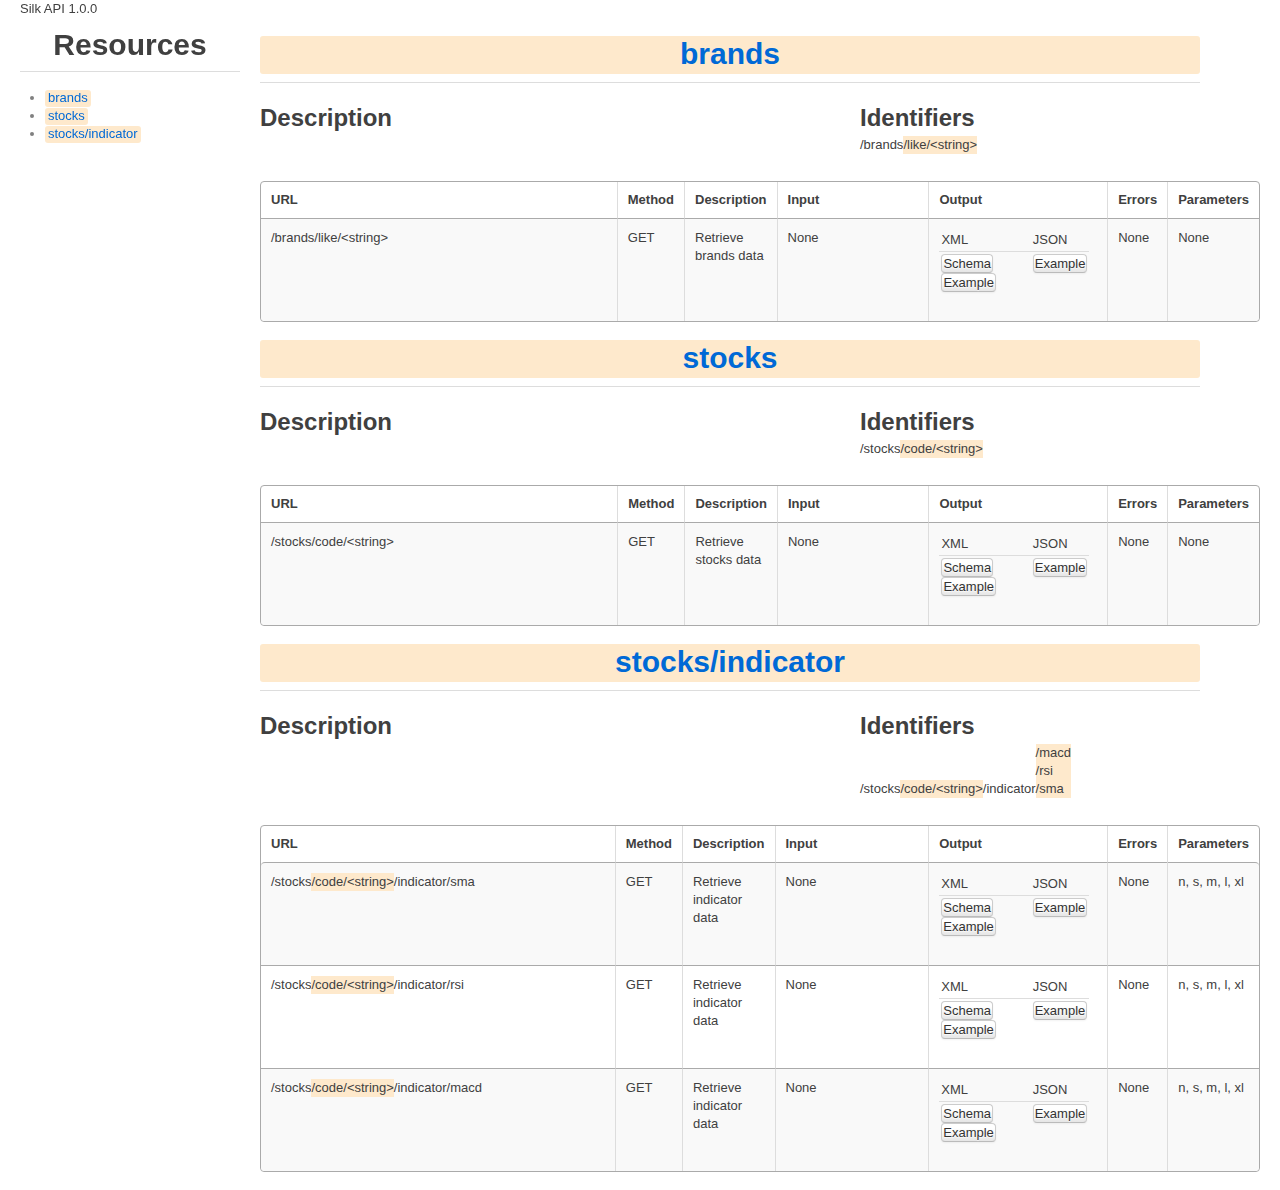
==== public_html/docs/index.html @ d09e9a61 "Update js and docs" ====
<html>
  <head>
    <title>Silk API Documentation version 1.0.0</title>
    <link rel="stylesheet" type="text/css" href="Docs/bootstrap.min.css">
    <link rel="stylesheet" type="text/css" href="Docs/prettify.css">
    <link rel="stylesheet" type="text/css" href="Docs/docs.css">
    <script type="text/javascript" src="Docs/jquery-nightly.js"></script>
    <script type="text/javascript" src="Docs/bootstrap-modal.js"></script>
    <script type="text/javascript" src="Docs/prettify.js"></script>
    <script type="text/javascript" src="Docs/docs.js"></script>
  </head>
  <body>
    <div class="container-fluid">
      <div class="sidebar">
        <p>Silk API 1.0.0</p>
        <div class="page-header">
          <h1>Resources</h1>
        </div>
        <ul>
          <li>
          <a class="resource-link" href="#brands">brands</a></li><li><a class="resource-link" href="#stocks">stocks</a></li><li><a class="resource-link" href="#stocks.indicator">stocks/indicator</a>
          </li>
        </ul>
      </div>
      <div class="content">
        
        <br/><br/>  
        <section><a name="brands"></a><div class="row"><div class="span16 page-header resource-title"><h1><a class="resource-link" href="./brands">brands</a></h1></div></div><div class="row"><div class="span10"><h2>Description</h2><p></p></div><div class="span6"><h2>Identifiers</h2><p>/brands<span class="link-block">/like/&lt;string&gt;</span></p></div></div><br><table class="bordered-table resource-table"><thead><th class="URL">URL</th><th class="Method">Method</th><th class="Description">Description</th><th class="Input">Input</th><th class="Output">Output</th><th class="Errors">Errors</th><th class="Parameters">Parameters</th></thead><tbody><tr class="stripe-1 url-main-row"><td>/brands/like/&lt;string&gt;</td><td>GET</td><td>Retrieve brands data</td><td>None</td><td><table class="data-description"><tr><td>XML</td><td>JSON</td></tr><tr><td><div class="modal hide fade code" id="idv-17382029589188821"><div class="modal-header"><a href="#" class="close">x</a><h3>Schema</h3></div><div class="modal-body"><pre class="prettyprint lang-xml">&lt;complexType name=&#39;data&#39;&gt;
  &lt;xs:element name=&#39;brands&#39;&gt;
    &lt;xs:complexType&gt;
      &lt;xs:element name=&#39;item&#39; minOccurs=0&gt;
        &lt;xs:complexType&gt;
          &lt;xs:sequence&gt;
            &lt;xs:element name=&#39;brandCode&#39; type=&#39;xs:string&#39;/&gt;
            &lt;xs:element name=&#39;brandName&#39; type=&#39;xs:string&#39;/&gt;
          &lt;/xs:sequence&gt;
        &lt;/xs:complexType&gt;
      &lt;/xs:element&gt;
    &lt;/xs:complexType&gt;
  &lt;/xs:element&gt;
&lt;/complexType&gt;</pre></div></div><button class="btn open-modal" data-controls-modal="idv-17382029589188821" data-backdrop="true" data-keyboard="true">Schema</button><div class="modal hide fade code" id="idv1299411366845305574"><div class="modal-header"><a href="#" class="close">x</a><h3>Example</h3></div><div class="modal-body"><pre class="prettyprint lang-xml">&lt;brands&gt;
  &lt;item&gt;
    &lt;brandCode&gt;string&lt;/brandCode&gt;
    &lt;brandName&gt;string&lt;/brandName&gt;
  &lt;/item&gt;
&lt;/brands&gt;</pre></div></div><button class="btn open-modal" data-controls-modal="idv1299411366845305574" data-backdrop="true" data-keyboard="true">Example</button></td><td><div class="modal hide fade code" id="idv2847894658233079526"><div class="modal-header"><a href="#" class="close">x</a><h3>Example</h3></div><div class="modal-body"><pre class="prettyprint lang-js">[ { &quot;brandCode&quot;: &quot;value&quot;
  , &quot;brandName&quot;: &quot;value&quot;
  }
]</pre></div></div><button class="btn open-modal" data-controls-modal="idv2847894658233079526" data-backdrop="true" data-keyboard="true">Example</button></td></tr></table></td><td>None</td><td>None</td></tr></tbody></table></section><section><a name="stocks"></a><div class="row"><div class="span16 page-header resource-title"><h1><a class="resource-link" href="./stocks">stocks</a></h1></div></div><div class="row"><div class="span10"><h2>Description</h2><p></p></div><div class="span6"><h2>Identifiers</h2><p>/stocks<span class="link-block">/code/&lt;string&gt;</span></p></div></div><br><table class="bordered-table resource-table"><thead><th class="URL">URL</th><th class="Method">Method</th><th class="Description">Description</th><th class="Input">Input</th><th class="Output">Output</th><th class="Errors">Errors</th><th class="Parameters">Parameters</th></thead><tbody><tr class="stripe-1 url-main-row"><td>/stocks/code/&lt;string&gt;</td><td>GET</td><td>Retrieve stocks data</td><td>None</td><td><table class="data-description"><tr><td>XML</td><td>JSON</td></tr><tr><td><div class="modal hide fade code" id="idv1267169658574117585"><div class="modal-header"><a href="#" class="close">x</a><h3>Schema</h3></div><div class="modal-body"><pre class="prettyprint lang-xml">&lt;complexType name=&#39;data&#39;&gt;
  &lt;xs:element name=&#39;stocks&#39;&gt;
    &lt;xs:complexType&gt;
      &lt;xs:sequence&gt;
        &lt;xs:element name=&#39;brands&#39;&gt;
          &lt;xs:complexType&gt;
            &lt;xs:element name=&#39;brand&#39; minOccurs=0&gt;
              &lt;xs:complexType&gt;
                &lt;xs:sequence&gt;
                  &lt;xs:element name=&#39;code&#39; type=&#39;xs:string&#39;/&gt;
                  &lt;xs:element name=&#39;name&#39; type=&#39;xs:string&#39;/&gt;
                  &lt;xs:element name=&#39;market&#39; type=&#39;xs:string&#39;/&gt;
                  &lt;xs:element name=&#39;category&#39; type=&#39;xs:string&#39;/&gt;
                  &lt;xs:element name=&#39;lastupdated&#39;&gt;
                    &lt;xs:complexType&gt;
                      &lt;xs:element name=&#39;modifiedJulianDay&#39;&gt;
                        &lt;xs:complexType&gt;
                          &lt;xs:element name=&#39;toModifiedJulianDay&#39; type=&#39;xs:string&#39;/&gt;
                        &lt;/xs:complexType&gt;
                      &lt;/xs:element&gt;
                    &lt;/xs:complexType&gt;
                  &lt;/xs:element&gt;
                &lt;/xs:sequence&gt;
              &lt;/xs:complexType&gt;
            &lt;/xs:element&gt;
          &lt;/xs:complexType&gt;
        &lt;/xs:element&gt;
        &lt;xs:element name=&#39;prices&#39;&gt;
          &lt;xs:complexType&gt;
            &lt;xs:element name=&#39;item&#39; minOccurs=0&gt;
              &lt;xs:complexType&gt;
                &lt;xs:sequence&gt;
                  &lt;xs:element name=&#39;date&#39;&gt;
                    &lt;xs:complexType&gt;
                      &lt;xs:element name=&#39;modifiedJulianDay&#39;&gt;
                        &lt;xs:complexType&gt;
                          &lt;xs:element name=&#39;toModifiedJulianDay&#39; type=&#39;xs:string&#39;/&gt;
                        &lt;/xs:complexType&gt;
                      &lt;/xs:element&gt;
                    &lt;/xs:complexType&gt;
                  &lt;/xs:element&gt;
                  &lt;xs:element name=&#39;open&#39; type=&#39;xs:string&#39; minOccurs=0 maxOccurs=1/&gt;
                  &lt;xs:element name=&#39;high&#39; type=&#39;xs:string&#39; minOccurs=0 maxOccurs=1/&gt;
                  &lt;xs:element name=&#39;low&#39; type=&#39;xs:string&#39; minOccurs=0 maxOccurs=1/&gt;
                  &lt;xs:element name=&#39;close&#39; type=&#39;xs:string&#39; minOccurs=0 maxOccurs=1/&gt;
                  &lt;xs:element name=&#39;volume&#39; type=&#39;xs:string&#39; minOccurs=0 maxOccurs=1/&gt;
                  &lt;xs:element name=&#39;value&#39; type=&#39;xs:string&#39; minOccurs=0 maxOccurs=1/&gt;
                &lt;/xs:sequence&gt;
              &lt;/xs:complexType&gt;
            &lt;/xs:element&gt;
          &lt;/xs:complexType&gt;
        &lt;/xs:element&gt;
      &lt;/xs:sequence&gt;
    &lt;/xs:complexType&gt;
  &lt;/xs:element&gt;
&lt;/complexType&gt;</pre></div></div><button class="btn open-modal" data-controls-modal="idv1267169658574117585" data-backdrop="true" data-keyboard="true">Schema</button><div class="modal hide fade code" id="idv-2154647868549513353"><div class="modal-header"><a href="#" class="close">x</a><h3>Example</h3></div><div class="modal-body"><pre class="prettyprint lang-xml">&lt;stocks&gt;
  &lt;brands&gt;
    &lt;brand&gt;
      &lt;code&gt;string&lt;/code&gt;
      &lt;name&gt;string&lt;/name&gt;
      &lt;market&gt;string&lt;/market&gt;
      &lt;category&gt;string&lt;/category&gt;
      &lt;lastupdated&gt;
        &lt;modifiedJulianDay&gt;
          &lt;toModifiedJulianDay&gt;string&lt;/toModifiedJulianDay&gt;
        &lt;/modifiedJulianDay&gt;
      &lt;/lastupdated&gt;
    &lt;/brand&gt;
  &lt;/brands&gt;
  &lt;prices&gt;
    &lt;item&gt;
      &lt;date&gt;
        &lt;modifiedJulianDay&gt;
          &lt;toModifiedJulianDay&gt;string&lt;/toModifiedJulianDay&gt;
        &lt;/modifiedJulianDay&gt;
      &lt;/date&gt;
      &lt;open&gt;string&lt;/open&gt;
      &lt;high&gt;string&lt;/high&gt;
      &lt;low&gt;string&lt;/low&gt;
      &lt;close&gt;string&lt;/close&gt;
      &lt;volume&gt;string&lt;/volume&gt;
      &lt;value&gt;string&lt;/value&gt;
    &lt;/item&gt;
  &lt;/prices&gt;
&lt;/stocks&gt;</pre></div></div><button class="btn open-modal" data-controls-modal="idv-2154647868549513353" data-backdrop="true" data-keyboard="true">Example</button></td><td><div class="modal hide fade code" id="idv-5584195423444924468"><div class="modal-header"><a href="#" class="close">x</a><h3>Example</h3></div><div class="modal-body"><pre class="prettyprint lang-js">{ &quot;brands&quot;: [ { &quot;lastupdated&quot;: &quot;value&quot;
              , &quot;category&quot;: &quot;value&quot;
              , &quot;market&quot;: &quot;value&quot;
              , &quot;name&quot;: &quot;value&quot;
              , &quot;code&quot;: &quot;value&quot;
              }
            ]
, &quot;prices&quot;: [ { &quot;low&quot;: 0
              , &quot;volume&quot;: 0
              , &quot;value&quot;: 0
              , &quot;close&quot;: 0
              , &quot;date&quot;: &quot;value&quot;
              , &quot;open&quot;: 0
              , &quot;high&quot;: 0
              }
            ]
}</pre></div></div><button class="btn open-modal" data-controls-modal="idv-5584195423444924468" data-backdrop="true" data-keyboard="true">Example</button></td></tr></table></td><td>None</td><td>None</td></tr></tbody></table></section><section><a name="stocks.indicator"></a><div class="row"><div class="span16 page-header resource-title"><h1><a class="resource-link" href="./stocks/indicator">stocks/indicator</a></h1></div></div><div class="row"><div class="span10"><h2>Description</h2><p></p></div><div class="span6"><h2>Identifiers</h2><p>/stocks<span class="link-block"><span class="link-block">/code/&lt;string&gt;</span></span>/indicator<span class="link-block">/macd<br>/rsi<br>/sma</span></p></div></div><br><table class="bordered-table resource-table"><thead><th class="URL">URL</th><th class="Method">Method</th><th class="Description">Description</th><th class="Input">Input</th><th class="Output">Output</th><th class="Errors">Errors</th><th class="Parameters">Parameters</th></thead><tbody><tr class="stripe-1 url-main-row"><td>/stocks<span class="link-block"><span class="link-block">/code/&lt;string&gt;</span></span>/indicator/sma</td><td>GET</td><td>Retrieve indicator data</td><td>None</td><td><table class="data-description"><tr><td>XML</td><td>JSON</td></tr><tr><td><div class="modal hide fade code" id="idv-5652055667404459018"><div class="modal-header"><a href="#" class="close">x</a><h3>Schema</h3></div><div class="modal-body"><pre class="prettyprint lang-xml">&lt;complexType name=&#39;data&#39;&gt;
  &lt;xs:sequence minOccurs=0&gt;
    &lt;xs:element name=&#39;modifiedJulianDay&#39;&gt;
      &lt;xs:complexType&gt;
        &lt;xs:element name=&#39;toModifiedJulianDay&#39; type=&#39;xs:string&#39;/&gt;
      &lt;/xs:complexType&gt;
    &lt;/xs:element&gt;
  &lt;/xs:sequence&gt;
&lt;/complexType&gt;</pre></div></div><button class="btn open-modal" data-controls-modal="idv-5652055667404459018" data-backdrop="true" data-keyboard="true">Schema</button><div class="modal hide fade code" id="idv-3658760618224488149"><div class="modal-header"><a href="#" class="close">x</a><h3>Example</h3></div><div class="modal-body"><pre class="prettyprint lang-xml">&lt;modifiedJulianDay&gt;
  &lt;toModifiedJulianDay&gt;string&lt;/toModifiedJulianDay&gt;
&lt;/modifiedJulianDay&gt;</pre></div></div><button class="btn open-modal" data-controls-modal="idv-3658760618224488149" data-backdrop="true" data-keyboard="true">Example</button></td><td><div class="modal hide fade code" id="idv551160990295009411"><div class="modal-header"><a href="#" class="close">x</a><h3>Example</h3></div><div class="modal-body"><pre class="prettyprint lang-js">[ [ &quot;value&quot;
  , { &quot;Just&quot;: 0
    }
  ]
]</pre></div></div><button class="btn open-modal" data-controls-modal="idv551160990295009411" data-backdrop="true" data-keyboard="true">Example</button></td></tr></table></td><td>None</td><td>n, s, m, l, xl</td></tr><tr class="stripe-0 url-main-row"><td>/stocks<span class="link-block"><span class="link-block">/code/&lt;string&gt;</span></span>/indicator/rsi</td><td>GET</td><td>Retrieve indicator data</td><td>None</td><td><table class="data-description"><tr><td>XML</td><td>JSON</td></tr><tr><td><div class="modal hide fade code" id="idv-5652055667404459018"><div class="modal-header"><a href="#" class="close">x</a><h3>Schema</h3></div><div class="modal-body"><pre class="prettyprint lang-xml">&lt;complexType name=&#39;data&#39;&gt;
  &lt;xs:sequence minOccurs=0&gt;
    &lt;xs:element name=&#39;modifiedJulianDay&#39;&gt;
      &lt;xs:complexType&gt;
        &lt;xs:element name=&#39;toModifiedJulianDay&#39; type=&#39;xs:string&#39;/&gt;
      &lt;/xs:complexType&gt;
    &lt;/xs:element&gt;
  &lt;/xs:sequence&gt;
&lt;/complexType&gt;</pre></div></div><button class="btn open-modal" data-controls-modal="idv-5652055667404459018" data-backdrop="true" data-keyboard="true">Schema</button><div class="modal hide fade code" id="idv-3658760618224488149"><div class="modal-header"><a href="#" class="close">x</a><h3>Example</h3></div><div class="modal-body"><pre class="prettyprint lang-xml">&lt;modifiedJulianDay&gt;
  &lt;toModifiedJulianDay&gt;string&lt;/toModifiedJulianDay&gt;
&lt;/modifiedJulianDay&gt;</pre></div></div><button class="btn open-modal" data-controls-modal="idv-3658760618224488149" data-backdrop="true" data-keyboard="true">Example</button></td><td><div class="modal hide fade code" id="idv551160990295009411"><div class="modal-header"><a href="#" class="close">x</a><h3>Example</h3></div><div class="modal-body"><pre class="prettyprint lang-js">[ [ &quot;value&quot;
  , { &quot;Just&quot;: 0
    }
  ]
]</pre></div></div><button class="btn open-modal" data-controls-modal="idv551160990295009411" data-backdrop="true" data-keyboard="true">Example</button></td></tr></table></td><td>None</td><td>n, s, m, l, xl</td></tr><tr class="stripe-1 url-main-row"><td>/stocks<span class="link-block"><span class="link-block">/code/&lt;string&gt;</span></span>/indicator/macd</td><td>GET</td><td>Retrieve indicator data</td><td>None</td><td><table class="data-description"><tr><td>XML</td><td>JSON</td></tr><tr><td><div class="modal hide fade code" id="idv-5652055667404459018"><div class="modal-header"><a href="#" class="close">x</a><h3>Schema</h3></div><div class="modal-body"><pre class="prettyprint lang-xml">&lt;complexType name=&#39;data&#39;&gt;
  &lt;xs:sequence minOccurs=0&gt;
    &lt;xs:element name=&#39;modifiedJulianDay&#39;&gt;
      &lt;xs:complexType&gt;
        &lt;xs:element name=&#39;toModifiedJulianDay&#39; type=&#39;xs:string&#39;/&gt;
      &lt;/xs:complexType&gt;
    &lt;/xs:element&gt;
  &lt;/xs:sequence&gt;
&lt;/complexType&gt;</pre></div></div><button class="btn open-modal" data-controls-modal="idv-5652055667404459018" data-backdrop="true" data-keyboard="true">Schema</button><div class="modal hide fade code" id="idv-3658760618224488149"><div class="modal-header"><a href="#" class="close">x</a><h3>Example</h3></div><div class="modal-body"><pre class="prettyprint lang-xml">&lt;modifiedJulianDay&gt;
  &lt;toModifiedJulianDay&gt;string&lt;/toModifiedJulianDay&gt;
&lt;/modifiedJulianDay&gt;</pre></div></div><button class="btn open-modal" data-controls-modal="idv-3658760618224488149" data-backdrop="true" data-keyboard="true">Example</button></td><td><div class="modal hide fade code" id="idv551160990295009411"><div class="modal-header"><a href="#" class="close">x</a><h3>Example</h3></div><div class="modal-body"><pre class="prettyprint lang-js">[ [ &quot;value&quot;
  , { &quot;Just&quot;: 0
    }
  ]
]</pre></div></div><button class="btn open-modal" data-controls-modal="idv551160990295009411" data-backdrop="true" data-keyboard="true">Example</button></td></tr></table></td><td>None</td><td>n, s, m, l, xl</td></tr></tbody></table></section>
      </div>
    </div>
  </body>
</html>
---- public_html/docs/Docs/prettify.css ----
.pln{color:#000}@media screen{.str{color:#080}.kwd{color:#008}.com{color:#800}.typ{color:#606}.lit{color:#066}.pun,.opn,.clo{color:#660}.tag{color:#008}.atn{color:#606}.atv{color:#080}.dec,.var{color:#606}.fun{color:red}}@media print,projection{.str{color:#060}.kwd{color:#006;font-weight:bold}.com{color:#600;font-style:italic}.typ{color:#404;font-weight:bold}.lit{color:#044}.pun,.opn,.clo{color:#440}.tag{color:#006;font-weight:bold}.atn{color:#404}.atv{color:#060}}pre.prettyprint{padding:2px;border:1px solid #888}ol.linenums{margin-top:0;margin-bottom:0}li.L0,li.L1,li.L2,li.L3,li.L5,li.L6,li.L7,li.L8{list-style-type:none}li.L1,li.L3,li.L5,li.L7,li.L9{background:#eee}
---- public_html/docs/Docs/docs.css ----
/* Resources panel fixed */
.container-fluid > .sidebar {
  position: fixed;
}

/*Override some bootstrap border settings */
.data-description td, .data-description tr, .data-description th, .data-description thead th+th, .data-description tbody td+td {
  border: none;
}

/*Fix the widths of url tables*/
.Input, .Output { width: 160px; }
.Method th { width: 30px; }
.Description th { width: 30px; }
.URL { width: 400px; }
.data-description { width: 150px; }

/*Input/Output tables*/
.data-description td {
  padding: 2px;
}

.data-description tr+tr {
  border-top: 1px solid #ddd;
}

.open-modal {
  padding: 1px;
}

.parent-separator { margin: 0 3 0 3; }
/*Style url tables*/ 
.stripe-1 {background-color:#f9f9f9;}

.url-data-row > td:first-child { border-top: none; }
.url-main-row > td { border-top: 1px solid #aaa} 

/* .resource-table > tbody > tr > td:first-child { border-right: 1px solid #aaa} */
/* .resource-table > thead > tr > th:first-child { border-right: 1px solid #aaa } */
.resource-table { border-color: #aaa }

h1 {
  text-align: center;
}

.resource-title h1, .resource-link {background-color:#fee9cc;cpadding:1px 3px;padding:0 3px 2px;-webkit-border-radius:3px;-moz-border-radius:3px;border-radius:3px;}

.link-block { 
  display: inline-block;
  background-color:#fee9cc;
}
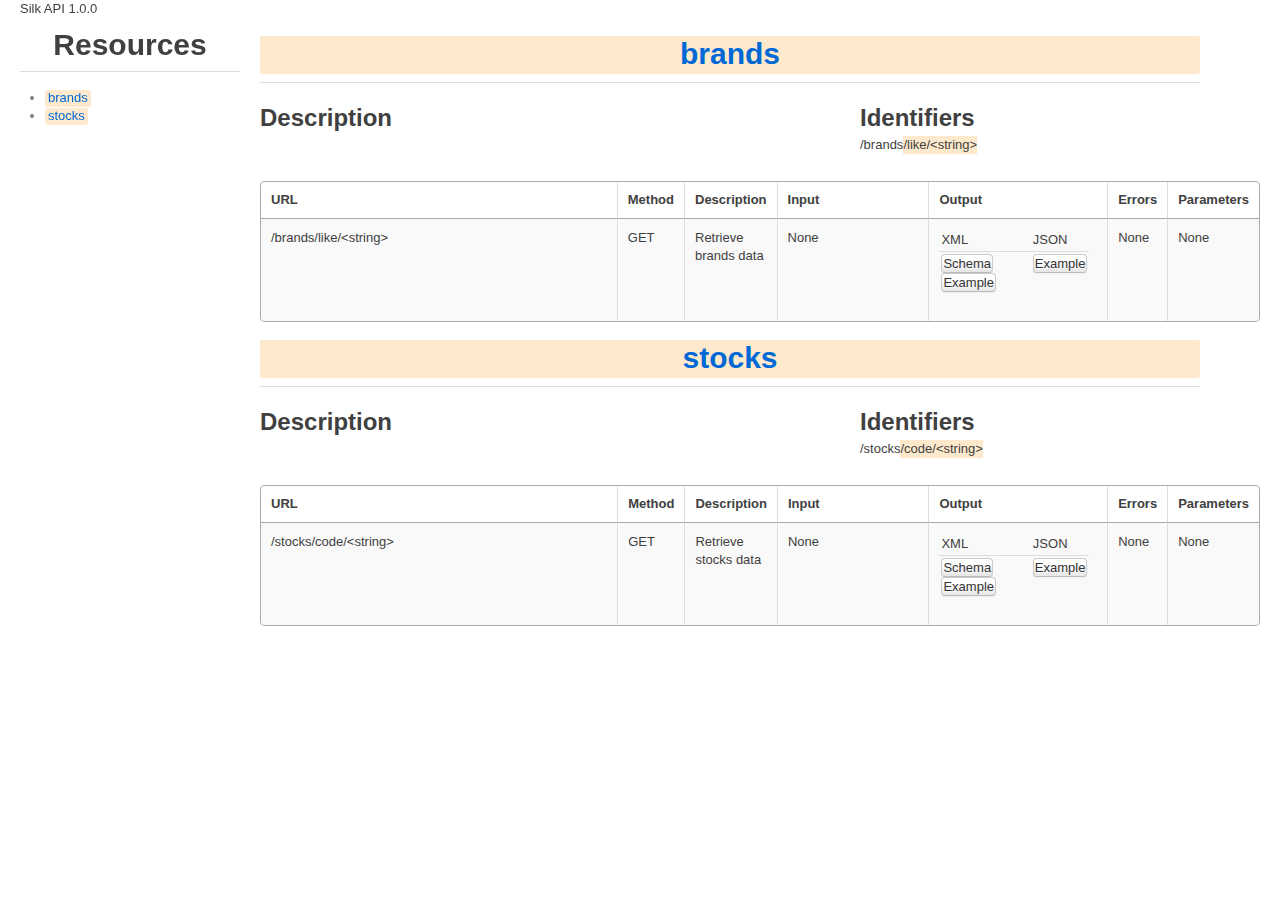
==== commit a922362e: "Update api docs" ====
--- a/public_html/docs/index.html
+++ b/public_html/docs/index.html
@@ -18,7 +18,7 @@
         </div>
         <ul>
           <li>
-          <a class="resource-link" href="#brands">brands</a></li><li><a class="resource-link" href="#stocks">stocks</a></li><li><a class="resource-link" href="#stocks.indicator">stocks/indicator</a>
+          <a class="resource-link" href="#brands">brands</a></li><li><a class="resource-link" href="#stocks">stocks</a>
           </li>
         </ul>
       </div>
@@ -46,13 +46,13 @@
 &lt;/brands&gt;</pre></div></div><button class="btn open-modal" data-controls-modal="idv1299411366845305574" data-backdrop="true" data-keyboard="true">Example</button></td><td><div class="modal hide fade code" id="idv2847894658233079526"><div class="modal-header"><a href="#" class="close">x</a><h3>Example</h3></div><div class="modal-body"><pre class="prettyprint lang-js">[ { &quot;brandCode&quot;: &quot;value&quot;
   , &quot;brandName&quot;: &quot;value&quot;
   }
-]</pre></div></div><button class="btn open-modal" data-controls-modal="idv2847894658233079526" data-backdrop="true" data-keyboard="true">Example</button></td></tr></table></td><td>None</td><td>None</td></tr></tbody></table></section><section><a name="stocks"></a><div class="row"><div class="span16 page-header resource-title"><h1><a class="resource-link" href="./stocks">stocks</a></h1></div></div><div class="row"><div class="span10"><h2>Description</h2><p></p></div><div class="span6"><h2>Identifiers</h2><p>/stocks<span class="link-block">/code/&lt;string&gt;</span></p></div></div><br><table class="bordered-table resource-table"><thead><th class="URL">URL</th><th class="Method">Method</th><th class="Description">Description</th><th class="Input">Input</th><th class="Output">Output</th><th class="Errors">Errors</th><th class="Parameters">Parameters</th></thead><tbody><tr class="stripe-1 url-main-row"><td>/stocks/code/&lt;string&gt;</td><td>GET</td><td>Retrieve stocks data</td><td>None</td><td><table class="data-description"><tr><td>XML</td><td>JSON</td></tr><tr><td><div class="modal hide fade code" id="idv1267169658574117585"><div class="modal-header"><a href="#" class="close">x</a><h3>Schema</h3></div><div class="modal-body"><pre class="prettyprint lang-xml">&lt;complexType name=&#39;data&#39;&gt;
+]</pre></div></div><button class="btn open-modal" data-controls-modal="idv2847894658233079526" data-backdrop="true" data-keyboard="true">Example</button></td></tr></table></td><td>None</td><td>None</td></tr></tbody></table></section><section><a name="stocks"></a><div class="row"><div class="span16 page-header resource-title"><h1><a class="resource-link" href="./stocks">stocks</a></h1></div></div><div class="row"><div class="span10"><h2>Description</h2><p></p></div><div class="span6"><h2>Identifiers</h2><p>/stocks<span class="link-block">/code/&lt;string&gt;</span></p></div></div><br><table class="bordered-table resource-table"><thead><th class="URL">URL</th><th class="Method">Method</th><th class="Description">Description</th><th class="Input">Input</th><th class="Output">Output</th><th class="Errors">Errors</th><th class="Parameters">Parameters</th></thead><tbody><tr class="stripe-1 url-main-row"><td>/stocks/code/&lt;string&gt;</td><td>GET</td><td>Retrieve stocks data</td><td>None</td><td><table class="data-description"><tr><td>XML</td><td>JSON</td></tr><tr><td><div class="modal hide fade code" id="idv-7224430190326299577"><div class="modal-header"><a href="#" class="close">x</a><h3>Schema</h3></div><div class="modal-body"><pre class="prettyprint lang-xml">&lt;complexType name=&#39;data&#39;&gt;
   &lt;xs:element name=&#39;stocks&#39;&gt;
     &lt;xs:complexType&gt;
       &lt;xs:sequence&gt;
-        &lt;xs:element name=&#39;brands&#39;&gt;
+        &lt;xs:element name=&#39;brand&#39; minOccurs=0 maxOccurs=1&gt;
           &lt;xs:complexType&gt;
-            &lt;xs:element name=&#39;brand&#39; minOccurs=0&gt;
+            &lt;xs:element name=&#39;brand&#39;&gt;
               &lt;xs:complexType&gt;
                 &lt;xs:sequence&gt;
                   &lt;xs:element name=&#39;code&#39; type=&#39;xs:string&#39;/&gt;
@@ -101,8 +101,8 @@
       &lt;/xs:sequence&gt;
     &lt;/xs:complexType&gt;
   &lt;/xs:element&gt;
-&lt;/complexType&gt;</pre></div></div><button class="btn open-modal" data-controls-modal="idv1267169658574117585" data-backdrop="true" data-keyboard="true">Schema</button><div class="modal hide fade code" id="idv-2154647868549513353"><div class="modal-header"><a href="#" class="close">x</a><h3>Example</h3></div><div class="modal-body"><pre class="prettyprint lang-xml">&lt;stocks&gt;
-  &lt;brands&gt;
+&lt;/complexType&gt;</pre></div></div><button class="btn open-modal" data-controls-modal="idv-7224430190326299577" data-backdrop="true" data-keyboard="true">Schema</button><div class="modal hide fade code" id="idv-5492738132484619133"><div class="modal-header"><a href="#" class="close">x</a><h3>Example</h3></div><div class="modal-body"><pre class="prettyprint lang-xml">&lt;stocks&gt;
+  &lt;brand&gt;
     &lt;brand&gt;
       &lt;code&gt;string&lt;/code&gt;
       &lt;name&gt;string&lt;/name&gt;
@@ -114,7 +114,7 @@
         &lt;/modifiedJulianDay&gt;
       &lt;/lastupdated&gt;
     &lt;/brand&gt;
-  &lt;/brands&gt;
+  &lt;/brand&gt;
   &lt;prices&gt;
     &lt;item&gt;
       &lt;date&gt;
@@ -130,13 +130,12 @@
       &lt;value&gt;string&lt;/value&gt;
     &lt;/item&gt;
   &lt;/prices&gt;
-&lt;/stocks&gt;</pre></div></div><button class="btn open-modal" data-controls-modal="idv-2154647868549513353" data-backdrop="true" data-keyboard="true">Example</button></td><td><div class="modal hide fade code" id="idv-5584195423444924468"><div class="modal-header"><a href="#" class="close">x</a><h3>Example</h3></div><div class="modal-body"><pre class="prettyprint lang-js">{ &quot;brands&quot;: [ { &quot;lastupdated&quot;: &quot;value&quot;
-              , &quot;category&quot;: &quot;value&quot;
-              , &quot;market&quot;: &quot;value&quot;
-              , &quot;name&quot;: &quot;value&quot;
-              , &quot;code&quot;: &quot;value&quot;
-              }
-            ]
+&lt;/stocks&gt;</pre></div></div><button class="btn open-modal" data-controls-modal="idv-5492738132484619133" data-backdrop="true" data-keyboard="true">Example</button></td><td><div class="modal hide fade code" id="idv5553006326508220437"><div class="modal-header"><a href="#" class="close">x</a><h3>Example</h3></div><div class="modal-body"><pre class="prettyprint lang-js">{ &quot;brand&quot;: { &quot;lastupdated&quot;: &quot;value&quot;
+           , &quot;category&quot;: &quot;value&quot;
+           , &quot;market&quot;: &quot;value&quot;
+           , &quot;name&quot;: &quot;value&quot;
+           , &quot;code&quot;: &quot;value&quot;
+           }
 , &quot;prices&quot;: [ { &quot;low&quot;: 0
               , &quot;volume&quot;: 0
               , &quot;value&quot;: 0
@@ -146,49 +145,7 @@
               , &quot;high&quot;: 0
               }
             ]
-}</pre></div></div><button class="btn open-modal" data-controls-modal="idv-5584195423444924468" data-backdrop="true" data-keyboard="true">Example</button></td></tr></table></td><td>None</td><td>None</td></tr></tbody></table></section><section><a name="stocks.indicator"></a><div class="row"><div class="span16 page-header resource-title"><h1><a class="resource-link" href="./stocks/indicator">stocks/indicator</a></h1></div></div><div class="row"><div class="span10"><h2>Description</h2><p></p></div><div class="span6"><h2>Identifiers</h2><p>/stocks<span class="link-block"><span class="link-block">/code/&lt;string&gt;</span></span>/indicator<span class="link-block">/macd<br>/rsi<br>/sma</span></p></div></div><br><table class="bordered-table resource-table"><thead><th class="URL">URL</th><th class="Method">Method</th><th class="Description">Description</th><th class="Input">Input</th><th class="Output">Output</th><th class="Errors">Errors</th><th class="Parameters">Parameters</th></thead><tbody><tr class="stripe-1 url-main-row"><td>/stocks<span class="link-block"><span class="link-block">/code/&lt;string&gt;</span></span>/indicator/sma</td><td>GET</td><td>Retrieve indicator data</td><td>None</td><td><table class="data-description"><tr><td>XML</td><td>JSON</td></tr><tr><td><div class="modal hide fade code" id="idv-5652055667404459018"><div class="modal-header"><a href="#" class="close">x</a><h3>Schema</h3></div><div class="modal-body"><pre class="prettyprint lang-xml">&lt;complexType name=&#39;data&#39;&gt;
-  &lt;xs:sequence minOccurs=0&gt;
-    &lt;xs:element name=&#39;modifiedJulianDay&#39;&gt;
-      &lt;xs:complexType&gt;
-        &lt;xs:element name=&#39;toModifiedJulianDay&#39; type=&#39;xs:string&#39;/&gt;
-      &lt;/xs:complexType&gt;
-    &lt;/xs:element&gt;
-  &lt;/xs:sequence&gt;
-&lt;/complexType&gt;</pre></div></div><button class="btn open-modal" data-controls-modal="idv-5652055667404459018" data-backdrop="true" data-keyboard="true">Schema</button><div class="modal hide fade code" id="idv-3658760618224488149"><div class="modal-header"><a href="#" class="close">x</a><h3>Example</h3></div><div class="modal-body"><pre class="prettyprint lang-xml">&lt;modifiedJulianDay&gt;
-  &lt;toModifiedJulianDay&gt;string&lt;/toModifiedJulianDay&gt;
-&lt;/modifiedJulianDay&gt;</pre></div></div><button class="btn open-modal" data-controls-modal="idv-3658760618224488149" data-backdrop="true" data-keyboard="true">Example</button></td><td><div class="modal hide fade code" id="idv551160990295009411"><div class="modal-header"><a href="#" class="close">x</a><h3>Example</h3></div><div class="modal-body"><pre class="prettyprint lang-js">[ [ &quot;value&quot;
-  , { &quot;Just&quot;: 0
-    }
-  ]
-]</pre></div></div><button class="btn open-modal" data-controls-modal="idv551160990295009411" data-backdrop="true" data-keyboard="true">Example</button></td></tr></table></td><td>None</td><td>n, s, m, l, xl</td></tr><tr class="stripe-0 url-main-row"><td>/stocks<span class="link-block"><span class="link-block">/code/&lt;string&gt;</span></span>/indicator/rsi</td><td>GET</td><td>Retrieve indicator data</td><td>None</td><td><table class="data-description"><tr><td>XML</td><td>JSON</td></tr><tr><td><div class="modal hide fade code" id="idv-5652055667404459018"><div class="modal-header"><a href="#" class="close">x</a><h3>Schema</h3></div><div class="modal-body"><pre class="prettyprint lang-xml">&lt;complexType name=&#39;data&#39;&gt;
-  &lt;xs:sequence minOccurs=0&gt;
-    &lt;xs:element name=&#39;modifiedJulianDay&#39;&gt;
-      &lt;xs:complexType&gt;
-        &lt;xs:element name=&#39;toModifiedJulianDay&#39; type=&#39;xs:string&#39;/&gt;
-      &lt;/xs:complexType&gt;
-    &lt;/xs:element&gt;
-  &lt;/xs:sequence&gt;
-&lt;/complexType&gt;</pre></div></div><button class="btn open-modal" data-controls-modal="idv-5652055667404459018" data-backdrop="true" data-keyboard="true">Schema</button><div class="modal hide fade code" id="idv-3658760618224488149"><div class="modal-header"><a href="#" class="close">x</a><h3>Example</h3></div><div class="modal-body"><pre class="prettyprint lang-xml">&lt;modifiedJulianDay&gt;
-  &lt;toModifiedJulianDay&gt;string&lt;/toModifiedJulianDay&gt;
-&lt;/modifiedJulianDay&gt;</pre></div></div><button class="btn open-modal" data-controls-modal="idv-3658760618224488149" data-backdrop="true" data-keyboard="true">Example</button></td><td><div class="modal hide fade code" id="idv551160990295009411"><div class="modal-header"><a href="#" class="close">x</a><h3>Example</h3></div><div class="modal-body"><pre class="prettyprint lang-js">[ [ &quot;value&quot;
-  , { &quot;Just&quot;: 0
-    }
-  ]
-]</pre></div></div><button class="btn open-modal" data-controls-modal="idv551160990295009411" data-backdrop="true" data-keyboard="true">Example</button></td></tr></table></td><td>None</td><td>n, s, m, l, xl</td></tr><tr class="stripe-1 url-main-row"><td>/stocks<span class="link-block"><span class="link-block">/code/&lt;string&gt;</span></span>/indicator/macd</td><td>GET</td><td>Retrieve indicator data</td><td>None</td><td><table class="data-description"><tr><td>XML</td><td>JSON</td></tr><tr><td><div class="modal hide fade code" id="idv-5652055667404459018"><div class="modal-header"><a href="#" class="close">x</a><h3>Schema</h3></div><div class="modal-body"><pre class="prettyprint lang-xml">&lt;complexType name=&#39;data&#39;&gt;
-  &lt;xs:sequence minOccurs=0&gt;
-    &lt;xs:element name=&#39;modifiedJulianDay&#39;&gt;
-      &lt;xs:complexType&gt;
-        &lt;xs:element name=&#39;toModifiedJulianDay&#39; type=&#39;xs:string&#39;/&gt;
-      &lt;/xs:complexType&gt;
-    &lt;/xs:element&gt;
-  &lt;/xs:sequence&gt;
-&lt;/complexType&gt;</pre></div></div><button class="btn open-modal" data-controls-modal="idv-5652055667404459018" data-backdrop="true" data-keyboard="true">Schema</button><div class="modal hide fade code" id="idv-3658760618224488149"><div class="modal-header"><a href="#" class="close">x</a><h3>Example</h3></div><div class="modal-body"><pre class="prettyprint lang-xml">&lt;modifiedJulianDay&gt;
-  &lt;toModifiedJulianDay&gt;string&lt;/toModifiedJulianDay&gt;
-&lt;/modifiedJulianDay&gt;</pre></div></div><button class="btn open-modal" data-controls-modal="idv-3658760618224488149" data-backdrop="true" data-keyboard="true">Example</button></td><td><div class="modal hide fade code" id="idv551160990295009411"><div class="modal-header"><a href="#" class="close">x</a><h3>Example</h3></div><div class="modal-body"><pre class="prettyprint lang-js">[ [ &quot;value&quot;
-  , { &quot;Just&quot;: 0
-    }
-  ]
-]</pre></div></div><button class="btn open-modal" data-controls-modal="idv551160990295009411" data-backdrop="true" data-keyboard="true">Example</button></td></tr></table></td><td>None</td><td>n, s, m, l, xl</td></tr></tbody></table></section>
+}</pre></div></div><button class="btn open-modal" data-controls-modal="idv5553006326508220437" data-backdrop="true" data-keyboard="true">Example</button></td></tr></table></td><td>None</td><td>None</td></tr></tbody></table></section>
       </div>
     </div>
   </body>
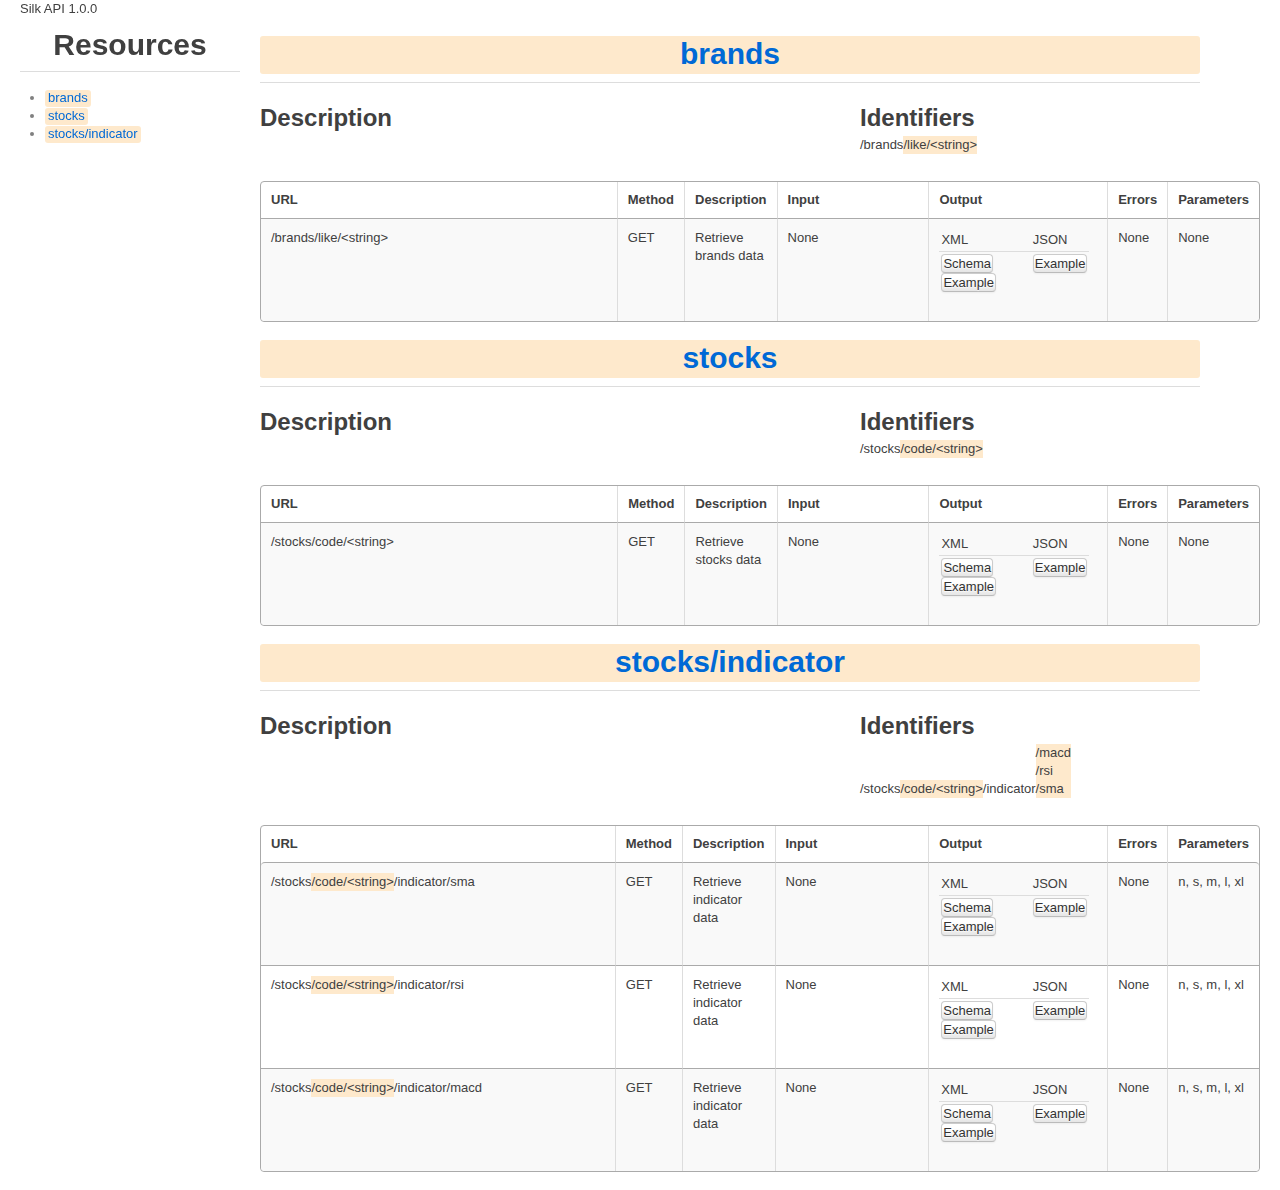
==== commit ac3fdaeb: "Merge remote-tracking branch 'origin/i0001'" ====
--- a/public_html/docs/index.html
+++ b/public_html/docs/index.html
@@ -18,7 +18,7 @@
         </div>
         <ul>
           <li>
-          <a class="resource-link" href="#brands">brands</a></li><li><a class="resource-link" href="#stocks">stocks</a>
+          <a class="resource-link" href="#brands">brands</a></li><li><a class="resource-link" href="#stocks">stocks</a></li><li><a class="resource-link" href="#stocks.indicator">stocks/indicator</a>
           </li>
         </ul>
       </div>
@@ -145,7 +145,1564 @@
               , &quot;high&quot;: 0
               }
             ]
-}</pre></div></div><button class="btn open-modal" data-controls-modal="idv5553006326508220437" data-backdrop="true" data-keyboard="true">Example</button></td></tr></table></td><td>None</td><td>None</td></tr></tbody></table></section>
+}</pre></div></div><button class="btn open-modal" data-controls-modal="idv5553006326508220437" data-backdrop="true" data-keyboard="true">Example</button></td></tr></table></td><td>None</td><td>None</td></tr></tbody></table></section><section><a name="stocks.indicator"></a><div class="row"><div class="span16 page-header resource-title"><h1><a class="resource-link" href="./stocks/indicator">stocks/indicator</a></h1></div></div><div class="row"><div class="span10"><h2>Description</h2><p></p></div><div class="span6"><h2>Identifiers</h2><p>/stocks<span class="link-block"><span class="link-block">/code/&lt;string&gt;</span></span>/indicator<span class="link-block">/macd<br>/rsi<br>/sma</span></p></div></div><br><table class="bordered-table resource-table"><thead><th class="URL">URL</th><th class="Method">Method</th><th class="Description">Description</th><th class="Input">Input</th><th class="Output">Output</th><th class="Errors">Errors</th><th class="Parameters">Parameters</th></thead><tbody><tr class="stripe-1 url-main-row"><td>/stocks<span class="link-block"><span class="link-block">/code/&lt;string&gt;</span></span>/indicator/sma</td><td>GET</td><td>Retrieve indicator data</td><td>None</td><td><table class="data-description"><tr><td>XML</td><td>JSON</td></tr><tr><td><div class="modal hide fade code" id="idv-3752748792403516414"><div class="modal-header"><a href="#" class="close">x</a><h3>Schema</h3></div><div class="modal-body"><pre class="prettyprint lang-xml">&lt;complexType name=&#39;data&#39;&gt;
+  &lt;xs:choice&gt;
+    &lt;xs:element name=&#39;mono&#39;&gt;
+      &lt;xs:complexType&gt;
+        &lt;xs:element name=&#39;tl1&#39;&gt;
+          &lt;xs:complexType&gt;
+            &lt;xs:element name=&#39;timeline&#39;&gt;
+              &lt;xs:complexType&gt;
+                &lt;xs:sequence&gt;
+                  &lt;xs:element name=&#39;label&#39; type=&#39;xs:string&#39;/&gt;
+                  &lt;xs:element name=&#39;ticks&#39;&gt;
+                    &lt;xs:complexType&gt;
+                      &lt;xs:element name=&#39;tick&#39; minOccurs=0&gt;
+                        &lt;xs:complexType&gt;
+                          &lt;xs:sequence&gt;
+                            &lt;xs:element name=&#39;k&#39;&gt;
+                              &lt;xs:complexType&gt;
+                                &lt;xs:element name=&#39;modifiedJulianDay&#39;&gt;
+                                  &lt;xs:complexType&gt;
+                                    &lt;xs:element name=&#39;toModifiedJulianDay&#39; type=&#39;xs:string&#39;/&gt;
+                                  &lt;/xs:complexType&gt;
+                                &lt;/xs:element&gt;
+                              &lt;/xs:complexType&gt;
+                            &lt;/xs:element&gt;
+                            &lt;xs:element name=&#39;v&#39; type=&#39;xs:string&#39; minOccurs=0 maxOccurs=1/&gt;
+                          &lt;/xs:sequence&gt;
+                        &lt;/xs:complexType&gt;
+                      &lt;/xs:element&gt;
+                    &lt;/xs:complexType&gt;
+                  &lt;/xs:element&gt;
+                &lt;/xs:sequence&gt;
+              &lt;/xs:complexType&gt;
+            &lt;/xs:element&gt;
+          &lt;/xs:complexType&gt;
+        &lt;/xs:element&gt;
+      &lt;/xs:complexType&gt;
+    &lt;/xs:element&gt;
+    &lt;xs:element name=&#39;di&#39;&gt;
+      &lt;xs:complexType&gt;
+        &lt;xs:sequence&gt;
+          &lt;xs:element name=&#39;tl1&#39;&gt;
+            &lt;xs:complexType&gt;
+              &lt;xs:element name=&#39;timeline&#39;&gt;
+                &lt;xs:complexType&gt;
+                  &lt;xs:sequence&gt;
+                    &lt;xs:element name=&#39;label&#39; type=&#39;xs:string&#39;/&gt;
+                    &lt;xs:element name=&#39;ticks&#39;&gt;
+                      &lt;xs:complexType&gt;
+                        &lt;xs:element name=&#39;tick&#39; minOccurs=0&gt;
+                          &lt;xs:complexType&gt;
+                            &lt;xs:sequence&gt;
+                              &lt;xs:element name=&#39;k&#39;&gt;
+                                &lt;xs:complexType&gt;
+                                  &lt;xs:element name=&#39;modifiedJulianDay&#39;&gt;
+                                    &lt;xs:complexType&gt;
+                                      &lt;xs:element name=&#39;toModifiedJulianDay&#39; type=&#39;xs:string&#39;/&gt;
+                                    &lt;/xs:complexType&gt;
+                                  &lt;/xs:element&gt;
+                                &lt;/xs:complexType&gt;
+                              &lt;/xs:element&gt;
+                              &lt;xs:element name=&#39;v&#39; type=&#39;xs:string&#39; minOccurs=0 maxOccurs=1/&gt;
+                            &lt;/xs:sequence&gt;
+                          &lt;/xs:complexType&gt;
+                        &lt;/xs:element&gt;
+                      &lt;/xs:complexType&gt;
+                    &lt;/xs:element&gt;
+                  &lt;/xs:sequence&gt;
+                &lt;/xs:complexType&gt;
+              &lt;/xs:element&gt;
+            &lt;/xs:complexType&gt;
+          &lt;/xs:element&gt;
+          &lt;xs:element name=&#39;tl2&#39;&gt;
+            &lt;xs:complexType&gt;
+              &lt;xs:element name=&#39;timeline&#39;&gt;
+                &lt;xs:complexType&gt;
+                  &lt;xs:sequence&gt;
+                    &lt;xs:element name=&#39;label&#39; type=&#39;xs:string&#39;/&gt;
+                    &lt;xs:element name=&#39;ticks&#39;&gt;
+                      &lt;xs:complexType&gt;
+                        &lt;xs:element name=&#39;tick&#39; minOccurs=0&gt;
+                          &lt;xs:complexType&gt;
+                            &lt;xs:sequence&gt;
+                              &lt;xs:element name=&#39;k&#39;&gt;
+                                &lt;xs:complexType&gt;
+                                  &lt;xs:element name=&#39;modifiedJulianDay&#39;&gt;
+                                    &lt;xs:complexType&gt;
+                                      &lt;xs:element name=&#39;toModifiedJulianDay&#39; type=&#39;xs:string&#39;/&gt;
+                                    &lt;/xs:complexType&gt;
+                                  &lt;/xs:element&gt;
+                                &lt;/xs:complexType&gt;
+                              &lt;/xs:element&gt;
+                              &lt;xs:element name=&#39;v&#39; type=&#39;xs:string&#39; minOccurs=0 maxOccurs=1/&gt;
+                            &lt;/xs:sequence&gt;
+                          &lt;/xs:complexType&gt;
+                        &lt;/xs:element&gt;
+                      &lt;/xs:complexType&gt;
+                    &lt;/xs:element&gt;
+                  &lt;/xs:sequence&gt;
+                &lt;/xs:complexType&gt;
+              &lt;/xs:element&gt;
+            &lt;/xs:complexType&gt;
+          &lt;/xs:element&gt;
+        &lt;/xs:sequence&gt;
+      &lt;/xs:complexType&gt;
+    &lt;/xs:element&gt;
+    &lt;xs:element name=&#39;tri&#39;&gt;
+      &lt;xs:complexType&gt;
+        &lt;xs:sequence&gt;
+          &lt;xs:element name=&#39;tl1&#39;&gt;
+            &lt;xs:complexType&gt;
+              &lt;xs:element name=&#39;timeline&#39;&gt;
+                &lt;xs:complexType&gt;
+                  &lt;xs:sequence&gt;
+                    &lt;xs:element name=&#39;label&#39; type=&#39;xs:string&#39;/&gt;
+                    &lt;xs:element name=&#39;ticks&#39;&gt;
+                      &lt;xs:complexType&gt;
+                        &lt;xs:element name=&#39;tick&#39; minOccurs=0&gt;
+                          &lt;xs:complexType&gt;
+                            &lt;xs:sequence&gt;
+                              &lt;xs:element name=&#39;k&#39;&gt;
+                                &lt;xs:complexType&gt;
+                                  &lt;xs:element name=&#39;modifiedJulianDay&#39;&gt;
+                                    &lt;xs:complexType&gt;
+                                      &lt;xs:element name=&#39;toModifiedJulianDay&#39; type=&#39;xs:string&#39;/&gt;
+                                    &lt;/xs:complexType&gt;
+                                  &lt;/xs:element&gt;
+                                &lt;/xs:complexType&gt;
+                              &lt;/xs:element&gt;
+                              &lt;xs:element name=&#39;v&#39; type=&#39;xs:string&#39; minOccurs=0 maxOccurs=1/&gt;
+                            &lt;/xs:sequence&gt;
+                          &lt;/xs:complexType&gt;
+                        &lt;/xs:element&gt;
+                      &lt;/xs:complexType&gt;
+                    &lt;/xs:element&gt;
+                  &lt;/xs:sequence&gt;
+                &lt;/xs:complexType&gt;
+              &lt;/xs:element&gt;
+            &lt;/xs:complexType&gt;
+          &lt;/xs:element&gt;
+          &lt;xs:element name=&#39;tl2&#39;&gt;
+            &lt;xs:complexType&gt;
+              &lt;xs:element name=&#39;timeline&#39;&gt;
+                &lt;xs:complexType&gt;
+                  &lt;xs:sequence&gt;
+                    &lt;xs:element name=&#39;label&#39; type=&#39;xs:string&#39;/&gt;
+                    &lt;xs:element name=&#39;ticks&#39;&gt;
+                      &lt;xs:complexType&gt;
+                        &lt;xs:element name=&#39;tick&#39; minOccurs=0&gt;
+                          &lt;xs:complexType&gt;
+                            &lt;xs:sequence&gt;
+                              &lt;xs:element name=&#39;k&#39;&gt;
+                                &lt;xs:complexType&gt;
+                                  &lt;xs:element name=&#39;modifiedJulianDay&#39;&gt;
+                                    &lt;xs:complexType&gt;
+                                      &lt;xs:element name=&#39;toModifiedJulianDay&#39; type=&#39;xs:string&#39;/&gt;
+                                    &lt;/xs:complexType&gt;
+                                  &lt;/xs:element&gt;
+                                &lt;/xs:complexType&gt;
+                              &lt;/xs:element&gt;
+                              &lt;xs:element name=&#39;v&#39; type=&#39;xs:string&#39; minOccurs=0 maxOccurs=1/&gt;
+                            &lt;/xs:sequence&gt;
+                          &lt;/xs:complexType&gt;
+                        &lt;/xs:element&gt;
+                      &lt;/xs:complexType&gt;
+                    &lt;/xs:element&gt;
+                  &lt;/xs:sequence&gt;
+                &lt;/xs:complexType&gt;
+              &lt;/xs:element&gt;
+            &lt;/xs:complexType&gt;
+          &lt;/xs:element&gt;
+          &lt;xs:element name=&#39;tl3&#39;&gt;
+            &lt;xs:complexType&gt;
+              &lt;xs:element name=&#39;timeline&#39;&gt;
+                &lt;xs:complexType&gt;
+                  &lt;xs:sequence&gt;
+                    &lt;xs:element name=&#39;label&#39; type=&#39;xs:string&#39;/&gt;
+                    &lt;xs:element name=&#39;ticks&#39;&gt;
+                      &lt;xs:complexType&gt;
+                        &lt;xs:element name=&#39;tick&#39; minOccurs=0&gt;
+                          &lt;xs:complexType&gt;
+                            &lt;xs:sequence&gt;
+                              &lt;xs:element name=&#39;k&#39;&gt;
+                                &lt;xs:complexType&gt;
+                                  &lt;xs:element name=&#39;modifiedJulianDay&#39;&gt;
+                                    &lt;xs:complexType&gt;
+                                      &lt;xs:element name=&#39;toModifiedJulianDay&#39; type=&#39;xs:string&#39;/&gt;
+                                    &lt;/xs:complexType&gt;
+                                  &lt;/xs:element&gt;
+                                &lt;/xs:complexType&gt;
+                              &lt;/xs:element&gt;
+                              &lt;xs:element name=&#39;v&#39; type=&#39;xs:string&#39; minOccurs=0 maxOccurs=1/&gt;
+                            &lt;/xs:sequence&gt;
+                          &lt;/xs:complexType&gt;
+                        &lt;/xs:element&gt;
+                      &lt;/xs:complexType&gt;
+                    &lt;/xs:element&gt;
+                  &lt;/xs:sequence&gt;
+                &lt;/xs:complexType&gt;
+              &lt;/xs:element&gt;
+            &lt;/xs:complexType&gt;
+          &lt;/xs:element&gt;
+        &lt;/xs:sequence&gt;
+      &lt;/xs:complexType&gt;
+    &lt;/xs:element&gt;
+    &lt;xs:element name=&#39;tetra&#39;&gt;
+      &lt;xs:complexType&gt;
+        &lt;xs:sequence&gt;
+          &lt;xs:element name=&#39;tl1&#39;&gt;
+            &lt;xs:complexType&gt;
+              &lt;xs:element name=&#39;timeline&#39;&gt;
+                &lt;xs:complexType&gt;
+                  &lt;xs:sequence&gt;
+                    &lt;xs:element name=&#39;label&#39; type=&#39;xs:string&#39;/&gt;
+                    &lt;xs:element name=&#39;ticks&#39;&gt;
+                      &lt;xs:complexType&gt;
+                        &lt;xs:element name=&#39;tick&#39; minOccurs=0&gt;
+                          &lt;xs:complexType&gt;
+                            &lt;xs:sequence&gt;
+                              &lt;xs:element name=&#39;k&#39;&gt;
+                                &lt;xs:complexType&gt;
+                                  &lt;xs:element name=&#39;modifiedJulianDay&#39;&gt;
+                                    &lt;xs:complexType&gt;
+                                      &lt;xs:element name=&#39;toModifiedJulianDay&#39; type=&#39;xs:string&#39;/&gt;
+                                    &lt;/xs:complexType&gt;
+                                  &lt;/xs:element&gt;
+                                &lt;/xs:complexType&gt;
+                              &lt;/xs:element&gt;
+                              &lt;xs:element name=&#39;v&#39; type=&#39;xs:string&#39; minOccurs=0 maxOccurs=1/&gt;
+                            &lt;/xs:sequence&gt;
+                          &lt;/xs:complexType&gt;
+                        &lt;/xs:element&gt;
+                      &lt;/xs:complexType&gt;
+                    &lt;/xs:element&gt;
+                  &lt;/xs:sequence&gt;
+                &lt;/xs:complexType&gt;
+              &lt;/xs:element&gt;
+            &lt;/xs:complexType&gt;
+          &lt;/xs:element&gt;
+          &lt;xs:element name=&#39;tl2&#39;&gt;
+            &lt;xs:complexType&gt;
+              &lt;xs:element name=&#39;timeline&#39;&gt;
+                &lt;xs:complexType&gt;
+                  &lt;xs:sequence&gt;
+                    &lt;xs:element name=&#39;label&#39; type=&#39;xs:string&#39;/&gt;
+                    &lt;xs:element name=&#39;ticks&#39;&gt;
+                      &lt;xs:complexType&gt;
+                        &lt;xs:element name=&#39;tick&#39; minOccurs=0&gt;
+                          &lt;xs:complexType&gt;
+                            &lt;xs:sequence&gt;
+                              &lt;xs:element name=&#39;k&#39;&gt;
+                                &lt;xs:complexType&gt;
+                                  &lt;xs:element name=&#39;modifiedJulianDay&#39;&gt;
+                                    &lt;xs:complexType&gt;
+                                      &lt;xs:element name=&#39;toModifiedJulianDay&#39; type=&#39;xs:string&#39;/&gt;
+                                    &lt;/xs:complexType&gt;
+                                  &lt;/xs:element&gt;
+                                &lt;/xs:complexType&gt;
+                              &lt;/xs:element&gt;
+                              &lt;xs:element name=&#39;v&#39; type=&#39;xs:string&#39; minOccurs=0 maxOccurs=1/&gt;
+                            &lt;/xs:sequence&gt;
+                          &lt;/xs:complexType&gt;
+                        &lt;/xs:element&gt;
+                      &lt;/xs:complexType&gt;
+                    &lt;/xs:element&gt;
+                  &lt;/xs:sequence&gt;
+                &lt;/xs:complexType&gt;
+              &lt;/xs:element&gt;
+            &lt;/xs:complexType&gt;
+          &lt;/xs:element&gt;
+          &lt;xs:element name=&#39;tl3&#39;&gt;
+            &lt;xs:complexType&gt;
+              &lt;xs:element name=&#39;timeline&#39;&gt;
+                &lt;xs:complexType&gt;
+                  &lt;xs:sequence&gt;
+                    &lt;xs:element name=&#39;label&#39; type=&#39;xs:string&#39;/&gt;
+                    &lt;xs:element name=&#39;ticks&#39;&gt;
+                      &lt;xs:complexType&gt;
+                        &lt;xs:element name=&#39;tick&#39; minOccurs=0&gt;
+                          &lt;xs:complexType&gt;
+                            &lt;xs:sequence&gt;
+                              &lt;xs:element name=&#39;k&#39;&gt;
+                                &lt;xs:complexType&gt;
+                                  &lt;xs:element name=&#39;modifiedJulianDay&#39;&gt;
+                                    &lt;xs:complexType&gt;
+                                      &lt;xs:element name=&#39;toModifiedJulianDay&#39; type=&#39;xs:string&#39;/&gt;
+                                    &lt;/xs:complexType&gt;
+                                  &lt;/xs:element&gt;
+                                &lt;/xs:complexType&gt;
+                              &lt;/xs:element&gt;
+                              &lt;xs:element name=&#39;v&#39; type=&#39;xs:string&#39; minOccurs=0 maxOccurs=1/&gt;
+                            &lt;/xs:sequence&gt;
+                          &lt;/xs:complexType&gt;
+                        &lt;/xs:element&gt;
+                      &lt;/xs:complexType&gt;
+                    &lt;/xs:element&gt;
+                  &lt;/xs:sequence&gt;
+                &lt;/xs:complexType&gt;
+              &lt;/xs:element&gt;
+            &lt;/xs:complexType&gt;
+          &lt;/xs:element&gt;
+          &lt;xs:element name=&#39;tl4&#39;&gt;
+            &lt;xs:complexType&gt;
+              &lt;xs:element name=&#39;timeline&#39;&gt;
+                &lt;xs:complexType&gt;
+                  &lt;xs:sequence&gt;
+                    &lt;xs:element name=&#39;label&#39; type=&#39;xs:string&#39;/&gt;
+                    &lt;xs:element name=&#39;ticks&#39;&gt;
+                      &lt;xs:complexType&gt;
+                        &lt;xs:element name=&#39;tick&#39; minOccurs=0&gt;
+                          &lt;xs:complexType&gt;
+                            &lt;xs:sequence&gt;
+                              &lt;xs:element name=&#39;k&#39;&gt;
+                                &lt;xs:complexType&gt;
+                                  &lt;xs:element name=&#39;modifiedJulianDay&#39;&gt;
+                                    &lt;xs:complexType&gt;
+                                      &lt;xs:element name=&#39;toModifiedJulianDay&#39; type=&#39;xs:string&#39;/&gt;
+                                    &lt;/xs:complexType&gt;
+                                  &lt;/xs:element&gt;
+                                &lt;/xs:complexType&gt;
+                              &lt;/xs:element&gt;
+                              &lt;xs:element name=&#39;v&#39; type=&#39;xs:string&#39; minOccurs=0 maxOccurs=1/&gt;
+                            &lt;/xs:sequence&gt;
+                          &lt;/xs:complexType&gt;
+                        &lt;/xs:element&gt;
+                      &lt;/xs:complexType&gt;
+                    &lt;/xs:element&gt;
+                  &lt;/xs:sequence&gt;
+                &lt;/xs:complexType&gt;
+              &lt;/xs:element&gt;
+            &lt;/xs:complexType&gt;
+          &lt;/xs:element&gt;
+        &lt;/xs:sequence&gt;
+      &lt;/xs:complexType&gt;
+    &lt;/xs:element&gt;
+    &lt;xs:element name=&#39;penta&#39;&gt;
+      &lt;xs:complexType&gt;
+        &lt;xs:sequence&gt;
+          &lt;xs:element name=&#39;tl1&#39;&gt;
+            &lt;xs:complexType&gt;
+              &lt;xs:element name=&#39;timeline&#39;&gt;
+                &lt;xs:complexType&gt;
+                  &lt;xs:sequence&gt;
+                    &lt;xs:element name=&#39;label&#39; type=&#39;xs:string&#39;/&gt;
+                    &lt;xs:element name=&#39;ticks&#39;&gt;
+                      &lt;xs:complexType&gt;
+                        &lt;xs:element name=&#39;tick&#39; minOccurs=0&gt;
+                          &lt;xs:complexType&gt;
+                            &lt;xs:sequence&gt;
+                              &lt;xs:element name=&#39;k&#39;&gt;
+                                &lt;xs:complexType&gt;
+                                  &lt;xs:element name=&#39;modifiedJulianDay&#39;&gt;
+                                    &lt;xs:complexType&gt;
+                                      &lt;xs:element name=&#39;toModifiedJulianDay&#39; type=&#39;xs:string&#39;/&gt;
+                                    &lt;/xs:complexType&gt;
+                                  &lt;/xs:element&gt;
+                                &lt;/xs:complexType&gt;
+                              &lt;/xs:element&gt;
+                              &lt;xs:element name=&#39;v&#39; type=&#39;xs:string&#39; minOccurs=0 maxOccurs=1/&gt;
+                            &lt;/xs:sequence&gt;
+                          &lt;/xs:complexType&gt;
+                        &lt;/xs:element&gt;
+                      &lt;/xs:complexType&gt;
+                    &lt;/xs:element&gt;
+                  &lt;/xs:sequence&gt;
+                &lt;/xs:complexType&gt;
+              &lt;/xs:element&gt;
+            &lt;/xs:complexType&gt;
+          &lt;/xs:element&gt;
+          &lt;xs:element name=&#39;tl2&#39;&gt;
+            &lt;xs:complexType&gt;
+              &lt;xs:element name=&#39;timeline&#39;&gt;
+                &lt;xs:complexType&gt;
+                  &lt;xs:sequence&gt;
+                    &lt;xs:element name=&#39;label&#39; type=&#39;xs:string&#39;/&gt;
+                    &lt;xs:element name=&#39;ticks&#39;&gt;
+                      &lt;xs:complexType&gt;
+                        &lt;xs:element name=&#39;tick&#39; minOccurs=0&gt;
+                          &lt;xs:complexType&gt;
+                            &lt;xs:sequence&gt;
+                              &lt;xs:element name=&#39;k&#39;&gt;
+                                &lt;xs:complexType&gt;
+                                  &lt;xs:element name=&#39;modifiedJulianDay&#39;&gt;
+                                    &lt;xs:complexType&gt;
+                                      &lt;xs:element name=&#39;toModifiedJulianDay&#39; type=&#39;xs:string&#39;/&gt;
+                                    &lt;/xs:complexType&gt;
+                                  &lt;/xs:element&gt;
+                                &lt;/xs:complexType&gt;
+                              &lt;/xs:element&gt;
+                              &lt;xs:element name=&#39;v&#39; type=&#39;xs:string&#39; minOccurs=0 maxOccurs=1/&gt;
+                            &lt;/xs:sequence&gt;
+                          &lt;/xs:complexType&gt;
+                        &lt;/xs:element&gt;
+                      &lt;/xs:complexType&gt;
+                    &lt;/xs:element&gt;
+                  &lt;/xs:sequence&gt;
+                &lt;/xs:complexType&gt;
+              &lt;/xs:element&gt;
+            &lt;/xs:complexType&gt;
+          &lt;/xs:element&gt;
+          &lt;xs:element name=&#39;tl3&#39;&gt;
+            &lt;xs:complexType&gt;
+              &lt;xs:element name=&#39;timeline&#39;&gt;
+                &lt;xs:complexType&gt;
+                  &lt;xs:sequence&gt;
+                    &lt;xs:element name=&#39;label&#39; type=&#39;xs:string&#39;/&gt;
+                    &lt;xs:element name=&#39;ticks&#39;&gt;
+                      &lt;xs:complexType&gt;
+                        &lt;xs:element name=&#39;tick&#39; minOccurs=0&gt;
+                          &lt;xs:complexType&gt;
+                            &lt;xs:sequence&gt;
+                              &lt;xs:element name=&#39;k&#39;&gt;
+                                &lt;xs:complexType&gt;
+                                  &lt;xs:element name=&#39;modifiedJulianDay&#39;&gt;
+                                    &lt;xs:complexType&gt;
+                                      &lt;xs:element name=&#39;toModifiedJulianDay&#39; type=&#39;xs:string&#39;/&gt;
+                                    &lt;/xs:complexType&gt;
+                                  &lt;/xs:element&gt;
+                                &lt;/xs:complexType&gt;
+                              &lt;/xs:element&gt;
+                              &lt;xs:element name=&#39;v&#39; type=&#39;xs:string&#39; minOccurs=0 maxOccurs=1/&gt;
+                            &lt;/xs:sequence&gt;
+                          &lt;/xs:complexType&gt;
+                        &lt;/xs:element&gt;
+                      &lt;/xs:complexType&gt;
+                    &lt;/xs:element&gt;
+                  &lt;/xs:sequence&gt;
+                &lt;/xs:complexType&gt;
+              &lt;/xs:element&gt;
+            &lt;/xs:complexType&gt;
+          &lt;/xs:element&gt;
+          &lt;xs:element name=&#39;tl4&#39;&gt;
+            &lt;xs:complexType&gt;
+              &lt;xs:element name=&#39;timeline&#39;&gt;
+                &lt;xs:complexType&gt;
+                  &lt;xs:sequence&gt;
+                    &lt;xs:element name=&#39;label&#39; type=&#39;xs:string&#39;/&gt;
+                    &lt;xs:element name=&#39;ticks&#39;&gt;
+                      &lt;xs:complexType&gt;
+                        &lt;xs:element name=&#39;tick&#39; minOccurs=0&gt;
+                          &lt;xs:complexType&gt;
+                            &lt;xs:sequence&gt;
+                              &lt;xs:element name=&#39;k&#39;&gt;
+                                &lt;xs:complexType&gt;
+                                  &lt;xs:element name=&#39;modifiedJulianDay&#39;&gt;
+                                    &lt;xs:complexType&gt;
+                                      &lt;xs:element name=&#39;toModifiedJulianDay&#39; type=&#39;xs:string&#39;/&gt;
+                                    &lt;/xs:complexType&gt;
+                                  &lt;/xs:element&gt;
+                                &lt;/xs:complexType&gt;
+                              &lt;/xs:element&gt;
+                              &lt;xs:element name=&#39;v&#39; type=&#39;xs:string&#39; minOccurs=0 maxOccurs=1/&gt;
+                            &lt;/xs:sequence&gt;
+                          &lt;/xs:complexType&gt;
+                        &lt;/xs:element&gt;
+                      &lt;/xs:complexType&gt;
+                    &lt;/xs:element&gt;
+                  &lt;/xs:sequence&gt;
+                &lt;/xs:complexType&gt;
+              &lt;/xs:element&gt;
+            &lt;/xs:complexType&gt;
+          &lt;/xs:element&gt;
+          &lt;xs:element name=&#39;tl5&#39;&gt;
+            &lt;xs:complexType&gt;
+              &lt;xs:element name=&#39;timeline&#39;&gt;
+                &lt;xs:complexType&gt;
+                  &lt;xs:sequence&gt;
+                    &lt;xs:element name=&#39;label&#39; type=&#39;xs:string&#39;/&gt;
+                    &lt;xs:element name=&#39;ticks&#39;&gt;
+                      &lt;xs:complexType&gt;
+                        &lt;xs:element name=&#39;tick&#39; minOccurs=0&gt;
+                          &lt;xs:complexType&gt;
+                            &lt;xs:sequence&gt;
+                              &lt;xs:element name=&#39;k&#39;&gt;
+                                &lt;xs:complexType&gt;
+                                  &lt;xs:element name=&#39;modifiedJulianDay&#39;&gt;
+                                    &lt;xs:complexType&gt;
+                                      &lt;xs:element name=&#39;toModifiedJulianDay&#39; type=&#39;xs:string&#39;/&gt;
+                                    &lt;/xs:complexType&gt;
+                                  &lt;/xs:element&gt;
+                                &lt;/xs:complexType&gt;
+                              &lt;/xs:element&gt;
+                              &lt;xs:element name=&#39;v&#39; type=&#39;xs:string&#39; minOccurs=0 maxOccurs=1/&gt;
+                            &lt;/xs:sequence&gt;
+                          &lt;/xs:complexType&gt;
+                        &lt;/xs:element&gt;
+                      &lt;/xs:complexType&gt;
+                    &lt;/xs:element&gt;
+                  &lt;/xs:sequence&gt;
+                &lt;/xs:complexType&gt;
+              &lt;/xs:element&gt;
+            &lt;/xs:complexType&gt;
+          &lt;/xs:element&gt;
+        &lt;/xs:sequence&gt;
+      &lt;/xs:complexType&gt;
+    &lt;/xs:element&gt;
+  &lt;/xs:choice&gt;
+&lt;/complexType&gt;</pre></div></div><button class="btn open-modal" data-controls-modal="idv-3752748792403516414" data-backdrop="true" data-keyboard="true">Schema</button><div class="modal hide fade code" id="idv-3734699589915562393"><div class="modal-header"><a href="#" class="close">x</a><h3>Example</h3></div><div class="modal-body"><pre class="prettyprint lang-xml">&lt;mono&gt;
+  &lt;tl1&gt;
+    &lt;timeline&gt;
+      &lt;label&gt;string&lt;/label&gt;
+      &lt;ticks&gt;
+        &lt;tick&gt;
+          &lt;k&gt;
+            &lt;modifiedJulianDay&gt;
+              &lt;toModifiedJulianDay&gt;string&lt;/toModifiedJulianDay&gt;
+            &lt;/modifiedJulianDay&gt;
+          &lt;/k&gt;
+          &lt;v&gt;string&lt;/v&gt;
+        &lt;/tick&gt;
+      &lt;/ticks&gt;
+    &lt;/timeline&gt;
+  &lt;/tl1&gt;
+&lt;/mono&gt;</pre></div></div><button class="btn open-modal" data-controls-modal="idv-3734699589915562393" data-backdrop="true" data-keyboard="true">Example</button></td><td><div class="modal hide fade code" id="idv943021988601681021"><div class="modal-header"><a href="#" class="close">x</a><h3>Example</h3></div><div class="modal-body"><pre class="prettyprint lang-js">{ &quot;mono&quot;: { &quot;tl1&quot;: { &quot;ticks&quot;: [ { &quot;k&quot;: &quot;value&quot;
+                                , &quot;v&quot;: 0
+                                }
+                              ]
+                   , &quot;label&quot;: &quot;value&quot;
+                   }
+          }
+}</pre></div></div><button class="btn open-modal" data-controls-modal="idv943021988601681021" data-backdrop="true" data-keyboard="true">Example</button></td></tr></table></td><td>None</td><td>n, s, m, l, xl</td></tr><tr class="stripe-0 url-main-row"><td>/stocks<span class="link-block"><span class="link-block">/code/&lt;string&gt;</span></span>/indicator/rsi</td><td>GET</td><td>Retrieve indicator data</td><td>None</td><td><table class="data-description"><tr><td>XML</td><td>JSON</td></tr><tr><td><div class="modal hide fade code" id="idv-3752748792403516414"><div class="modal-header"><a href="#" class="close">x</a><h3>Schema</h3></div><div class="modal-body"><pre class="prettyprint lang-xml">&lt;complexType name=&#39;data&#39;&gt;
+  &lt;xs:choice&gt;
+    &lt;xs:element name=&#39;mono&#39;&gt;
+      &lt;xs:complexType&gt;
+        &lt;xs:element name=&#39;tl1&#39;&gt;
+          &lt;xs:complexType&gt;
+            &lt;xs:element name=&#39;timeline&#39;&gt;
+              &lt;xs:complexType&gt;
+                &lt;xs:sequence&gt;
+                  &lt;xs:element name=&#39;label&#39; type=&#39;xs:string&#39;/&gt;
+                  &lt;xs:element name=&#39;ticks&#39;&gt;
+                    &lt;xs:complexType&gt;
+                      &lt;xs:element name=&#39;tick&#39; minOccurs=0&gt;
+                        &lt;xs:complexType&gt;
+                          &lt;xs:sequence&gt;
+                            &lt;xs:element name=&#39;k&#39;&gt;
+                              &lt;xs:complexType&gt;
+                                &lt;xs:element name=&#39;modifiedJulianDay&#39;&gt;
+                                  &lt;xs:complexType&gt;
+                                    &lt;xs:element name=&#39;toModifiedJulianDay&#39; type=&#39;xs:string&#39;/&gt;
+                                  &lt;/xs:complexType&gt;
+                                &lt;/xs:element&gt;
+                              &lt;/xs:complexType&gt;
+                            &lt;/xs:element&gt;
+                            &lt;xs:element name=&#39;v&#39; type=&#39;xs:string&#39; minOccurs=0 maxOccurs=1/&gt;
+                          &lt;/xs:sequence&gt;
+                        &lt;/xs:complexType&gt;
+                      &lt;/xs:element&gt;
+                    &lt;/xs:complexType&gt;
+                  &lt;/xs:element&gt;
+                &lt;/xs:sequence&gt;
+              &lt;/xs:complexType&gt;
+            &lt;/xs:element&gt;
+          &lt;/xs:complexType&gt;
+        &lt;/xs:element&gt;
+      &lt;/xs:complexType&gt;
+    &lt;/xs:element&gt;
+    &lt;xs:element name=&#39;di&#39;&gt;
+      &lt;xs:complexType&gt;
+        &lt;xs:sequence&gt;
+          &lt;xs:element name=&#39;tl1&#39;&gt;
+            &lt;xs:complexType&gt;
+              &lt;xs:element name=&#39;timeline&#39;&gt;
+                &lt;xs:complexType&gt;
+                  &lt;xs:sequence&gt;
+                    &lt;xs:element name=&#39;label&#39; type=&#39;xs:string&#39;/&gt;
+                    &lt;xs:element name=&#39;ticks&#39;&gt;
+                      &lt;xs:complexType&gt;
+                        &lt;xs:element name=&#39;tick&#39; minOccurs=0&gt;
+                          &lt;xs:complexType&gt;
+                            &lt;xs:sequence&gt;
+                              &lt;xs:element name=&#39;k&#39;&gt;
+                                &lt;xs:complexType&gt;
+                                  &lt;xs:element name=&#39;modifiedJulianDay&#39;&gt;
+                                    &lt;xs:complexType&gt;
+                                      &lt;xs:element name=&#39;toModifiedJulianDay&#39; type=&#39;xs:string&#39;/&gt;
+                                    &lt;/xs:complexType&gt;
+                                  &lt;/xs:element&gt;
+                                &lt;/xs:complexType&gt;
+                              &lt;/xs:element&gt;
+                              &lt;xs:element name=&#39;v&#39; type=&#39;xs:string&#39; minOccurs=0 maxOccurs=1/&gt;
+                            &lt;/xs:sequence&gt;
+                          &lt;/xs:complexType&gt;
+                        &lt;/xs:element&gt;
+                      &lt;/xs:complexType&gt;
+                    &lt;/xs:element&gt;
+                  &lt;/xs:sequence&gt;
+                &lt;/xs:complexType&gt;
+              &lt;/xs:element&gt;
+            &lt;/xs:complexType&gt;
+          &lt;/xs:element&gt;
+          &lt;xs:element name=&#39;tl2&#39;&gt;
+            &lt;xs:complexType&gt;
+              &lt;xs:element name=&#39;timeline&#39;&gt;
+                &lt;xs:complexType&gt;
+                  &lt;xs:sequence&gt;
+                    &lt;xs:element name=&#39;label&#39; type=&#39;xs:string&#39;/&gt;
+                    &lt;xs:element name=&#39;ticks&#39;&gt;
+                      &lt;xs:complexType&gt;
+                        &lt;xs:element name=&#39;tick&#39; minOccurs=0&gt;
+                          &lt;xs:complexType&gt;
+                            &lt;xs:sequence&gt;
+                              &lt;xs:element name=&#39;k&#39;&gt;
+                                &lt;xs:complexType&gt;
+                                  &lt;xs:element name=&#39;modifiedJulianDay&#39;&gt;
+                                    &lt;xs:complexType&gt;
+                                      &lt;xs:element name=&#39;toModifiedJulianDay&#39; type=&#39;xs:string&#39;/&gt;
+                                    &lt;/xs:complexType&gt;
+                                  &lt;/xs:element&gt;
+                                &lt;/xs:complexType&gt;
+                              &lt;/xs:element&gt;
+                              &lt;xs:element name=&#39;v&#39; type=&#39;xs:string&#39; minOccurs=0 maxOccurs=1/&gt;
+                            &lt;/xs:sequence&gt;
+                          &lt;/xs:complexType&gt;
+                        &lt;/xs:element&gt;
+                      &lt;/xs:complexType&gt;
+                    &lt;/xs:element&gt;
+                  &lt;/xs:sequence&gt;
+                &lt;/xs:complexType&gt;
+              &lt;/xs:element&gt;
+            &lt;/xs:complexType&gt;
+          &lt;/xs:element&gt;
+        &lt;/xs:sequence&gt;
+      &lt;/xs:complexType&gt;
+    &lt;/xs:element&gt;
+    &lt;xs:element name=&#39;tri&#39;&gt;
+      &lt;xs:complexType&gt;
+        &lt;xs:sequence&gt;
+          &lt;xs:element name=&#39;tl1&#39;&gt;
+            &lt;xs:complexType&gt;
+              &lt;xs:element name=&#39;timeline&#39;&gt;
+                &lt;xs:complexType&gt;
+                  &lt;xs:sequence&gt;
+                    &lt;xs:element name=&#39;label&#39; type=&#39;xs:string&#39;/&gt;
+                    &lt;xs:element name=&#39;ticks&#39;&gt;
+                      &lt;xs:complexType&gt;
+                        &lt;xs:element name=&#39;tick&#39; minOccurs=0&gt;
+                          &lt;xs:complexType&gt;
+                            &lt;xs:sequence&gt;
+                              &lt;xs:element name=&#39;k&#39;&gt;
+                                &lt;xs:complexType&gt;
+                                  &lt;xs:element name=&#39;modifiedJulianDay&#39;&gt;
+                                    &lt;xs:complexType&gt;
+                                      &lt;xs:element name=&#39;toModifiedJulianDay&#39; type=&#39;xs:string&#39;/&gt;
+                                    &lt;/xs:complexType&gt;
+                                  &lt;/xs:element&gt;
+                                &lt;/xs:complexType&gt;
+                              &lt;/xs:element&gt;
+                              &lt;xs:element name=&#39;v&#39; type=&#39;xs:string&#39; minOccurs=0 maxOccurs=1/&gt;
+                            &lt;/xs:sequence&gt;
+                          &lt;/xs:complexType&gt;
+                        &lt;/xs:element&gt;
+                      &lt;/xs:complexType&gt;
+                    &lt;/xs:element&gt;
+                  &lt;/xs:sequence&gt;
+                &lt;/xs:complexType&gt;
+              &lt;/xs:element&gt;
+            &lt;/xs:complexType&gt;
+          &lt;/xs:element&gt;
+          &lt;xs:element name=&#39;tl2&#39;&gt;
+            &lt;xs:complexType&gt;
+              &lt;xs:element name=&#39;timeline&#39;&gt;
+                &lt;xs:complexType&gt;
+                  &lt;xs:sequence&gt;
+                    &lt;xs:element name=&#39;label&#39; type=&#39;xs:string&#39;/&gt;
+                    &lt;xs:element name=&#39;ticks&#39;&gt;
+                      &lt;xs:complexType&gt;
+                        &lt;xs:element name=&#39;tick&#39; minOccurs=0&gt;
+                          &lt;xs:complexType&gt;
+                            &lt;xs:sequence&gt;
+                              &lt;xs:element name=&#39;k&#39;&gt;
+                                &lt;xs:complexType&gt;
+                                  &lt;xs:element name=&#39;modifiedJulianDay&#39;&gt;
+                                    &lt;xs:complexType&gt;
+                                      &lt;xs:element name=&#39;toModifiedJulianDay&#39; type=&#39;xs:string&#39;/&gt;
+                                    &lt;/xs:complexType&gt;
+                                  &lt;/xs:element&gt;
+                                &lt;/xs:complexType&gt;
+                              &lt;/xs:element&gt;
+                              &lt;xs:element name=&#39;v&#39; type=&#39;xs:string&#39; minOccurs=0 maxOccurs=1/&gt;
+                            &lt;/xs:sequence&gt;
+                          &lt;/xs:complexType&gt;
+                        &lt;/xs:element&gt;
+                      &lt;/xs:complexType&gt;
+                    &lt;/xs:element&gt;
+                  &lt;/xs:sequence&gt;
+                &lt;/xs:complexType&gt;
+              &lt;/xs:element&gt;
+            &lt;/xs:complexType&gt;
+          &lt;/xs:element&gt;
+          &lt;xs:element name=&#39;tl3&#39;&gt;
+            &lt;xs:complexType&gt;
+              &lt;xs:element name=&#39;timeline&#39;&gt;
+                &lt;xs:complexType&gt;
+                  &lt;xs:sequence&gt;
+                    &lt;xs:element name=&#39;label&#39; type=&#39;xs:string&#39;/&gt;
+                    &lt;xs:element name=&#39;ticks&#39;&gt;
+                      &lt;xs:complexType&gt;
+                        &lt;xs:element name=&#39;tick&#39; minOccurs=0&gt;
+                          &lt;xs:complexType&gt;
+                            &lt;xs:sequence&gt;
+                              &lt;xs:element name=&#39;k&#39;&gt;
+                                &lt;xs:complexType&gt;
+                                  &lt;xs:element name=&#39;modifiedJulianDay&#39;&gt;
+                                    &lt;xs:complexType&gt;
+                                      &lt;xs:element name=&#39;toModifiedJulianDay&#39; type=&#39;xs:string&#39;/&gt;
+                                    &lt;/xs:complexType&gt;
+                                  &lt;/xs:element&gt;
+                                &lt;/xs:complexType&gt;
+                              &lt;/xs:element&gt;
+                              &lt;xs:element name=&#39;v&#39; type=&#39;xs:string&#39; minOccurs=0 maxOccurs=1/&gt;
+                            &lt;/xs:sequence&gt;
+                          &lt;/xs:complexType&gt;
+                        &lt;/xs:element&gt;
+                      &lt;/xs:complexType&gt;
+                    &lt;/xs:element&gt;
+                  &lt;/xs:sequence&gt;
+                &lt;/xs:complexType&gt;
+              &lt;/xs:element&gt;
+            &lt;/xs:complexType&gt;
+          &lt;/xs:element&gt;
+        &lt;/xs:sequence&gt;
+      &lt;/xs:complexType&gt;
+    &lt;/xs:element&gt;
+    &lt;xs:element name=&#39;tetra&#39;&gt;
+      &lt;xs:complexType&gt;
+        &lt;xs:sequence&gt;
+          &lt;xs:element name=&#39;tl1&#39;&gt;
+            &lt;xs:complexType&gt;
+              &lt;xs:element name=&#39;timeline&#39;&gt;
+                &lt;xs:complexType&gt;
+                  &lt;xs:sequence&gt;
+                    &lt;xs:element name=&#39;label&#39; type=&#39;xs:string&#39;/&gt;
+                    &lt;xs:element name=&#39;ticks&#39;&gt;
+                      &lt;xs:complexType&gt;
+                        &lt;xs:element name=&#39;tick&#39; minOccurs=0&gt;
+                          &lt;xs:complexType&gt;
+                            &lt;xs:sequence&gt;
+                              &lt;xs:element name=&#39;k&#39;&gt;
+                                &lt;xs:complexType&gt;
+                                  &lt;xs:element name=&#39;modifiedJulianDay&#39;&gt;
+                                    &lt;xs:complexType&gt;
+                                      &lt;xs:element name=&#39;toModifiedJulianDay&#39; type=&#39;xs:string&#39;/&gt;
+                                    &lt;/xs:complexType&gt;
+                                  &lt;/xs:element&gt;
+                                &lt;/xs:complexType&gt;
+                              &lt;/xs:element&gt;
+                              &lt;xs:element name=&#39;v&#39; type=&#39;xs:string&#39; minOccurs=0 maxOccurs=1/&gt;
+                            &lt;/xs:sequence&gt;
+                          &lt;/xs:complexType&gt;
+                        &lt;/xs:element&gt;
+                      &lt;/xs:complexType&gt;
+                    &lt;/xs:element&gt;
+                  &lt;/xs:sequence&gt;
+                &lt;/xs:complexType&gt;
+              &lt;/xs:element&gt;
+            &lt;/xs:complexType&gt;
+          &lt;/xs:element&gt;
+          &lt;xs:element name=&#39;tl2&#39;&gt;
+            &lt;xs:complexType&gt;
+              &lt;xs:element name=&#39;timeline&#39;&gt;
+                &lt;xs:complexType&gt;
+                  &lt;xs:sequence&gt;
+                    &lt;xs:element name=&#39;label&#39; type=&#39;xs:string&#39;/&gt;
+                    &lt;xs:element name=&#39;ticks&#39;&gt;
+                      &lt;xs:complexType&gt;
+                        &lt;xs:element name=&#39;tick&#39; minOccurs=0&gt;
+                          &lt;xs:complexType&gt;
+                            &lt;xs:sequence&gt;
+                              &lt;xs:element name=&#39;k&#39;&gt;
+                                &lt;xs:complexType&gt;
+                                  &lt;xs:element name=&#39;modifiedJulianDay&#39;&gt;
+                                    &lt;xs:complexType&gt;
+                                      &lt;xs:element name=&#39;toModifiedJulianDay&#39; type=&#39;xs:string&#39;/&gt;
+                                    &lt;/xs:complexType&gt;
+                                  &lt;/xs:element&gt;
+                                &lt;/xs:complexType&gt;
+                              &lt;/xs:element&gt;
+                              &lt;xs:element name=&#39;v&#39; type=&#39;xs:string&#39; minOccurs=0 maxOccurs=1/&gt;
+                            &lt;/xs:sequence&gt;
+                          &lt;/xs:complexType&gt;
+                        &lt;/xs:element&gt;
+                      &lt;/xs:complexType&gt;
+                    &lt;/xs:element&gt;
+                  &lt;/xs:sequence&gt;
+                &lt;/xs:complexType&gt;
+              &lt;/xs:element&gt;
+            &lt;/xs:complexType&gt;
+          &lt;/xs:element&gt;
+          &lt;xs:element name=&#39;tl3&#39;&gt;
+            &lt;xs:complexType&gt;
+              &lt;xs:element name=&#39;timeline&#39;&gt;
+                &lt;xs:complexType&gt;
+                  &lt;xs:sequence&gt;
+                    &lt;xs:element name=&#39;label&#39; type=&#39;xs:string&#39;/&gt;
+                    &lt;xs:element name=&#39;ticks&#39;&gt;
+                      &lt;xs:complexType&gt;
+                        &lt;xs:element name=&#39;tick&#39; minOccurs=0&gt;
+                          &lt;xs:complexType&gt;
+                            &lt;xs:sequence&gt;
+                              &lt;xs:element name=&#39;k&#39;&gt;
+                                &lt;xs:complexType&gt;
+                                  &lt;xs:element name=&#39;modifiedJulianDay&#39;&gt;
+                                    &lt;xs:complexType&gt;
+                                      &lt;xs:element name=&#39;toModifiedJulianDay&#39; type=&#39;xs:string&#39;/&gt;
+                                    &lt;/xs:complexType&gt;
+                                  &lt;/xs:element&gt;
+                                &lt;/xs:complexType&gt;
+                              &lt;/xs:element&gt;
+                              &lt;xs:element name=&#39;v&#39; type=&#39;xs:string&#39; minOccurs=0 maxOccurs=1/&gt;
+                            &lt;/xs:sequence&gt;
+                          &lt;/xs:complexType&gt;
+                        &lt;/xs:element&gt;
+                      &lt;/xs:complexType&gt;
+                    &lt;/xs:element&gt;
+                  &lt;/xs:sequence&gt;
+                &lt;/xs:complexType&gt;
+              &lt;/xs:element&gt;
+            &lt;/xs:complexType&gt;
+          &lt;/xs:element&gt;
+          &lt;xs:element name=&#39;tl4&#39;&gt;
+            &lt;xs:complexType&gt;
+              &lt;xs:element name=&#39;timeline&#39;&gt;
+                &lt;xs:complexType&gt;
+                  &lt;xs:sequence&gt;
+                    &lt;xs:element name=&#39;label&#39; type=&#39;xs:string&#39;/&gt;
+                    &lt;xs:element name=&#39;ticks&#39;&gt;
+                      &lt;xs:complexType&gt;
+                        &lt;xs:element name=&#39;tick&#39; minOccurs=0&gt;
+                          &lt;xs:complexType&gt;
+                            &lt;xs:sequence&gt;
+                              &lt;xs:element name=&#39;k&#39;&gt;
+                                &lt;xs:complexType&gt;
+                                  &lt;xs:element name=&#39;modifiedJulianDay&#39;&gt;
+                                    &lt;xs:complexType&gt;
+                                      &lt;xs:element name=&#39;toModifiedJulianDay&#39; type=&#39;xs:string&#39;/&gt;
+                                    &lt;/xs:complexType&gt;
+                                  &lt;/xs:element&gt;
+                                &lt;/xs:complexType&gt;
+                              &lt;/xs:element&gt;
+                              &lt;xs:element name=&#39;v&#39; type=&#39;xs:string&#39; minOccurs=0 maxOccurs=1/&gt;
+                            &lt;/xs:sequence&gt;
+                          &lt;/xs:complexType&gt;
+                        &lt;/xs:element&gt;
+                      &lt;/xs:complexType&gt;
+                    &lt;/xs:element&gt;
+                  &lt;/xs:sequence&gt;
+                &lt;/xs:complexType&gt;
+              &lt;/xs:element&gt;
+            &lt;/xs:complexType&gt;
+          &lt;/xs:element&gt;
+        &lt;/xs:sequence&gt;
+      &lt;/xs:complexType&gt;
+    &lt;/xs:element&gt;
+    &lt;xs:element name=&#39;penta&#39;&gt;
+      &lt;xs:complexType&gt;
+        &lt;xs:sequence&gt;
+          &lt;xs:element name=&#39;tl1&#39;&gt;
+            &lt;xs:complexType&gt;
+              &lt;xs:element name=&#39;timeline&#39;&gt;
+                &lt;xs:complexType&gt;
+                  &lt;xs:sequence&gt;
+                    &lt;xs:element name=&#39;label&#39; type=&#39;xs:string&#39;/&gt;
+                    &lt;xs:element name=&#39;ticks&#39;&gt;
+                      &lt;xs:complexType&gt;
+                        &lt;xs:element name=&#39;tick&#39; minOccurs=0&gt;
+                          &lt;xs:complexType&gt;
+                            &lt;xs:sequence&gt;
+                              &lt;xs:element name=&#39;k&#39;&gt;
+                                &lt;xs:complexType&gt;
+                                  &lt;xs:element name=&#39;modifiedJulianDay&#39;&gt;
+                                    &lt;xs:complexType&gt;
+                                      &lt;xs:element name=&#39;toModifiedJulianDay&#39; type=&#39;xs:string&#39;/&gt;
+                                    &lt;/xs:complexType&gt;
+                                  &lt;/xs:element&gt;
+                                &lt;/xs:complexType&gt;
+                              &lt;/xs:element&gt;
+                              &lt;xs:element name=&#39;v&#39; type=&#39;xs:string&#39; minOccurs=0 maxOccurs=1/&gt;
+                            &lt;/xs:sequence&gt;
+                          &lt;/xs:complexType&gt;
+                        &lt;/xs:element&gt;
+                      &lt;/xs:complexType&gt;
+                    &lt;/xs:element&gt;
+                  &lt;/xs:sequence&gt;
+                &lt;/xs:complexType&gt;
+              &lt;/xs:element&gt;
+            &lt;/xs:complexType&gt;
+          &lt;/xs:element&gt;
+          &lt;xs:element name=&#39;tl2&#39;&gt;
+            &lt;xs:complexType&gt;
+              &lt;xs:element name=&#39;timeline&#39;&gt;
+                &lt;xs:complexType&gt;
+                  &lt;xs:sequence&gt;
+                    &lt;xs:element name=&#39;label&#39; type=&#39;xs:string&#39;/&gt;
+                    &lt;xs:element name=&#39;ticks&#39;&gt;
+                      &lt;xs:complexType&gt;
+                        &lt;xs:element name=&#39;tick&#39; minOccurs=0&gt;
+                          &lt;xs:complexType&gt;
+                            &lt;xs:sequence&gt;
+                              &lt;xs:element name=&#39;k&#39;&gt;
+                                &lt;xs:complexType&gt;
+                                  &lt;xs:element name=&#39;modifiedJulianDay&#39;&gt;
+                                    &lt;xs:complexType&gt;
+                                      &lt;xs:element name=&#39;toModifiedJulianDay&#39; type=&#39;xs:string&#39;/&gt;
+                                    &lt;/xs:complexType&gt;
+                                  &lt;/xs:element&gt;
+                                &lt;/xs:complexType&gt;
+                              &lt;/xs:element&gt;
+                              &lt;xs:element name=&#39;v&#39; type=&#39;xs:string&#39; minOccurs=0 maxOccurs=1/&gt;
+                            &lt;/xs:sequence&gt;
+                          &lt;/xs:complexType&gt;
+                        &lt;/xs:element&gt;
+                      &lt;/xs:complexType&gt;
+                    &lt;/xs:element&gt;
+                  &lt;/xs:sequence&gt;
+                &lt;/xs:complexType&gt;
+              &lt;/xs:element&gt;
+            &lt;/xs:complexType&gt;
+          &lt;/xs:element&gt;
+          &lt;xs:element name=&#39;tl3&#39;&gt;
+            &lt;xs:complexType&gt;
+              &lt;xs:element name=&#39;timeline&#39;&gt;
+                &lt;xs:complexType&gt;
+                  &lt;xs:sequence&gt;
+                    &lt;xs:element name=&#39;label&#39; type=&#39;xs:string&#39;/&gt;
+                    &lt;xs:element name=&#39;ticks&#39;&gt;
+                      &lt;xs:complexType&gt;
+                        &lt;xs:element name=&#39;tick&#39; minOccurs=0&gt;
+                          &lt;xs:complexType&gt;
+                            &lt;xs:sequence&gt;
+                              &lt;xs:element name=&#39;k&#39;&gt;
+                                &lt;xs:complexType&gt;
+                                  &lt;xs:element name=&#39;modifiedJulianDay&#39;&gt;
+                                    &lt;xs:complexType&gt;
+                                      &lt;xs:element name=&#39;toModifiedJulianDay&#39; type=&#39;xs:string&#39;/&gt;
+                                    &lt;/xs:complexType&gt;
+                                  &lt;/xs:element&gt;
+                                &lt;/xs:complexType&gt;
+                              &lt;/xs:element&gt;
+                              &lt;xs:element name=&#39;v&#39; type=&#39;xs:string&#39; minOccurs=0 maxOccurs=1/&gt;
+                            &lt;/xs:sequence&gt;
+                          &lt;/xs:complexType&gt;
+                        &lt;/xs:element&gt;
+                      &lt;/xs:complexType&gt;
+                    &lt;/xs:element&gt;
+                  &lt;/xs:sequence&gt;
+                &lt;/xs:complexType&gt;
+              &lt;/xs:element&gt;
+            &lt;/xs:complexType&gt;
+          &lt;/xs:element&gt;
+          &lt;xs:element name=&#39;tl4&#39;&gt;
+            &lt;xs:complexType&gt;
+              &lt;xs:element name=&#39;timeline&#39;&gt;
+                &lt;xs:complexType&gt;
+                  &lt;xs:sequence&gt;
+                    &lt;xs:element name=&#39;label&#39; type=&#39;xs:string&#39;/&gt;
+                    &lt;xs:element name=&#39;ticks&#39;&gt;
+                      &lt;xs:complexType&gt;
+                        &lt;xs:element name=&#39;tick&#39; minOccurs=0&gt;
+                          &lt;xs:complexType&gt;
+                            &lt;xs:sequence&gt;
+                              &lt;xs:element name=&#39;k&#39;&gt;
+                                &lt;xs:complexType&gt;
+                                  &lt;xs:element name=&#39;modifiedJulianDay&#39;&gt;
+                                    &lt;xs:complexType&gt;
+                                      &lt;xs:element name=&#39;toModifiedJulianDay&#39; type=&#39;xs:string&#39;/&gt;
+                                    &lt;/xs:complexType&gt;
+                                  &lt;/xs:element&gt;
+                                &lt;/xs:complexType&gt;
+                              &lt;/xs:element&gt;
+                              &lt;xs:element name=&#39;v&#39; type=&#39;xs:string&#39; minOccurs=0 maxOccurs=1/&gt;
+                            &lt;/xs:sequence&gt;
+                          &lt;/xs:complexType&gt;
+                        &lt;/xs:element&gt;
+                      &lt;/xs:complexType&gt;
+                    &lt;/xs:element&gt;
+                  &lt;/xs:sequence&gt;
+                &lt;/xs:complexType&gt;
+              &lt;/xs:element&gt;
+            &lt;/xs:complexType&gt;
+          &lt;/xs:element&gt;
+          &lt;xs:element name=&#39;tl5&#39;&gt;
+            &lt;xs:complexType&gt;
+              &lt;xs:element name=&#39;timeline&#39;&gt;
+                &lt;xs:complexType&gt;
+                  &lt;xs:sequence&gt;
+                    &lt;xs:element name=&#39;label&#39; type=&#39;xs:string&#39;/&gt;
+                    &lt;xs:element name=&#39;ticks&#39;&gt;
+                      &lt;xs:complexType&gt;
+                        &lt;xs:element name=&#39;tick&#39; minOccurs=0&gt;
+                          &lt;xs:complexType&gt;
+                            &lt;xs:sequence&gt;
+                              &lt;xs:element name=&#39;k&#39;&gt;
+                                &lt;xs:complexType&gt;
+                                  &lt;xs:element name=&#39;modifiedJulianDay&#39;&gt;
+                                    &lt;xs:complexType&gt;
+                                      &lt;xs:element name=&#39;toModifiedJulianDay&#39; type=&#39;xs:string&#39;/&gt;
+                                    &lt;/xs:complexType&gt;
+                                  &lt;/xs:element&gt;
+                                &lt;/xs:complexType&gt;
+                              &lt;/xs:element&gt;
+                              &lt;xs:element name=&#39;v&#39; type=&#39;xs:string&#39; minOccurs=0 maxOccurs=1/&gt;
+                            &lt;/xs:sequence&gt;
+                          &lt;/xs:complexType&gt;
+                        &lt;/xs:element&gt;
+                      &lt;/xs:complexType&gt;
+                    &lt;/xs:element&gt;
+                  &lt;/xs:sequence&gt;
+                &lt;/xs:complexType&gt;
+              &lt;/xs:element&gt;
+            &lt;/xs:complexType&gt;
+          &lt;/xs:element&gt;
+        &lt;/xs:sequence&gt;
+      &lt;/xs:complexType&gt;
+    &lt;/xs:element&gt;
+  &lt;/xs:choice&gt;
+&lt;/complexType&gt;</pre></div></div><button class="btn open-modal" data-controls-modal="idv-3752748792403516414" data-backdrop="true" data-keyboard="true">Schema</button><div class="modal hide fade code" id="idv-3734699589915562393"><div class="modal-header"><a href="#" class="close">x</a><h3>Example</h3></div><div class="modal-body"><pre class="prettyprint lang-xml">&lt;mono&gt;
+  &lt;tl1&gt;
+    &lt;timeline&gt;
+      &lt;label&gt;string&lt;/label&gt;
+      &lt;ticks&gt;
+        &lt;tick&gt;
+          &lt;k&gt;
+            &lt;modifiedJulianDay&gt;
+              &lt;toModifiedJulianDay&gt;string&lt;/toModifiedJulianDay&gt;
+            &lt;/modifiedJulianDay&gt;
+          &lt;/k&gt;
+          &lt;v&gt;string&lt;/v&gt;
+        &lt;/tick&gt;
+      &lt;/ticks&gt;
+    &lt;/timeline&gt;
+  &lt;/tl1&gt;
+&lt;/mono&gt;</pre></div></div><button class="btn open-modal" data-controls-modal="idv-3734699589915562393" data-backdrop="true" data-keyboard="true">Example</button></td><td><div class="modal hide fade code" id="idv943021988601681021"><div class="modal-header"><a href="#" class="close">x</a><h3>Example</h3></div><div class="modal-body"><pre class="prettyprint lang-js">{ &quot;mono&quot;: { &quot;tl1&quot;: { &quot;ticks&quot;: [ { &quot;k&quot;: &quot;value&quot;
+                                , &quot;v&quot;: 0
+                                }
+                              ]
+                   , &quot;label&quot;: &quot;value&quot;
+                   }
+          }
+}</pre></div></div><button class="btn open-modal" data-controls-modal="idv943021988601681021" data-backdrop="true" data-keyboard="true">Example</button></td></tr></table></td><td>None</td><td>n, s, m, l, xl</td></tr><tr class="stripe-1 url-main-row"><td>/stocks<span class="link-block"><span class="link-block">/code/&lt;string&gt;</span></span>/indicator/macd</td><td>GET</td><td>Retrieve indicator data</td><td>None</td><td><table class="data-description"><tr><td>XML</td><td>JSON</td></tr><tr><td><div class="modal hide fade code" id="idv-3752748792403516414"><div class="modal-header"><a href="#" class="close">x</a><h3>Schema</h3></div><div class="modal-body"><pre class="prettyprint lang-xml">&lt;complexType name=&#39;data&#39;&gt;
+  &lt;xs:choice&gt;
+    &lt;xs:element name=&#39;mono&#39;&gt;
+      &lt;xs:complexType&gt;
+        &lt;xs:element name=&#39;tl1&#39;&gt;
+          &lt;xs:complexType&gt;
+            &lt;xs:element name=&#39;timeline&#39;&gt;
+              &lt;xs:complexType&gt;
+                &lt;xs:sequence&gt;
+                  &lt;xs:element name=&#39;label&#39; type=&#39;xs:string&#39;/&gt;
+                  &lt;xs:element name=&#39;ticks&#39;&gt;
+                    &lt;xs:complexType&gt;
+                      &lt;xs:element name=&#39;tick&#39; minOccurs=0&gt;
+                        &lt;xs:complexType&gt;
+                          &lt;xs:sequence&gt;
+                            &lt;xs:element name=&#39;k&#39;&gt;
+                              &lt;xs:complexType&gt;
+                                &lt;xs:element name=&#39;modifiedJulianDay&#39;&gt;
+                                  &lt;xs:complexType&gt;
+                                    &lt;xs:element name=&#39;toModifiedJulianDay&#39; type=&#39;xs:string&#39;/&gt;
+                                  &lt;/xs:complexType&gt;
+                                &lt;/xs:element&gt;
+                              &lt;/xs:complexType&gt;
+                            &lt;/xs:element&gt;
+                            &lt;xs:element name=&#39;v&#39; type=&#39;xs:string&#39; minOccurs=0 maxOccurs=1/&gt;
+                          &lt;/xs:sequence&gt;
+                        &lt;/xs:complexType&gt;
+                      &lt;/xs:element&gt;
+                    &lt;/xs:complexType&gt;
+                  &lt;/xs:element&gt;
+                &lt;/xs:sequence&gt;
+              &lt;/xs:complexType&gt;
+            &lt;/xs:element&gt;
+          &lt;/xs:complexType&gt;
+        &lt;/xs:element&gt;
+      &lt;/xs:complexType&gt;
+    &lt;/xs:element&gt;
+    &lt;xs:element name=&#39;di&#39;&gt;
+      &lt;xs:complexType&gt;
+        &lt;xs:sequence&gt;
+          &lt;xs:element name=&#39;tl1&#39;&gt;
+            &lt;xs:complexType&gt;
+              &lt;xs:element name=&#39;timeline&#39;&gt;
+                &lt;xs:complexType&gt;
+                  &lt;xs:sequence&gt;
+                    &lt;xs:element name=&#39;label&#39; type=&#39;xs:string&#39;/&gt;
+                    &lt;xs:element name=&#39;ticks&#39;&gt;
+                      &lt;xs:complexType&gt;
+                        &lt;xs:element name=&#39;tick&#39; minOccurs=0&gt;
+                          &lt;xs:complexType&gt;
+                            &lt;xs:sequence&gt;
+                              &lt;xs:element name=&#39;k&#39;&gt;
+                                &lt;xs:complexType&gt;
+                                  &lt;xs:element name=&#39;modifiedJulianDay&#39;&gt;
+                                    &lt;xs:complexType&gt;
+                                      &lt;xs:element name=&#39;toModifiedJulianDay&#39; type=&#39;xs:string&#39;/&gt;
+                                    &lt;/xs:complexType&gt;
+                                  &lt;/xs:element&gt;
+                                &lt;/xs:complexType&gt;
+                              &lt;/xs:element&gt;
+                              &lt;xs:element name=&#39;v&#39; type=&#39;xs:string&#39; minOccurs=0 maxOccurs=1/&gt;
+                            &lt;/xs:sequence&gt;
+                          &lt;/xs:complexType&gt;
+                        &lt;/xs:element&gt;
+                      &lt;/xs:complexType&gt;
+                    &lt;/xs:element&gt;
+                  &lt;/xs:sequence&gt;
+                &lt;/xs:complexType&gt;
+              &lt;/xs:element&gt;
+            &lt;/xs:complexType&gt;
+          &lt;/xs:element&gt;
+          &lt;xs:element name=&#39;tl2&#39;&gt;
+            &lt;xs:complexType&gt;
+              &lt;xs:element name=&#39;timeline&#39;&gt;
+                &lt;xs:complexType&gt;
+                  &lt;xs:sequence&gt;
+                    &lt;xs:element name=&#39;label&#39; type=&#39;xs:string&#39;/&gt;
+                    &lt;xs:element name=&#39;ticks&#39;&gt;
+                      &lt;xs:complexType&gt;
+                        &lt;xs:element name=&#39;tick&#39; minOccurs=0&gt;
+                          &lt;xs:complexType&gt;
+                            &lt;xs:sequence&gt;
+                              &lt;xs:element name=&#39;k&#39;&gt;
+                                &lt;xs:complexType&gt;
+                                  &lt;xs:element name=&#39;modifiedJulianDay&#39;&gt;
+                                    &lt;xs:complexType&gt;
+                                      &lt;xs:element name=&#39;toModifiedJulianDay&#39; type=&#39;xs:string&#39;/&gt;
+                                    &lt;/xs:complexType&gt;
+                                  &lt;/xs:element&gt;
+                                &lt;/xs:complexType&gt;
+                              &lt;/xs:element&gt;
+                              &lt;xs:element name=&#39;v&#39; type=&#39;xs:string&#39; minOccurs=0 maxOccurs=1/&gt;
+                            &lt;/xs:sequence&gt;
+                          &lt;/xs:complexType&gt;
+                        &lt;/xs:element&gt;
+                      &lt;/xs:complexType&gt;
+                    &lt;/xs:element&gt;
+                  &lt;/xs:sequence&gt;
+                &lt;/xs:complexType&gt;
+              &lt;/xs:element&gt;
+            &lt;/xs:complexType&gt;
+          &lt;/xs:element&gt;
+        &lt;/xs:sequence&gt;
+      &lt;/xs:complexType&gt;
+    &lt;/xs:element&gt;
+    &lt;xs:element name=&#39;tri&#39;&gt;
+      &lt;xs:complexType&gt;
+        &lt;xs:sequence&gt;
+          &lt;xs:element name=&#39;tl1&#39;&gt;
+            &lt;xs:complexType&gt;
+              &lt;xs:element name=&#39;timeline&#39;&gt;
+                &lt;xs:complexType&gt;
+                  &lt;xs:sequence&gt;
+                    &lt;xs:element name=&#39;label&#39; type=&#39;xs:string&#39;/&gt;
+                    &lt;xs:element name=&#39;ticks&#39;&gt;
+                      &lt;xs:complexType&gt;
+                        &lt;xs:element name=&#39;tick&#39; minOccurs=0&gt;
+                          &lt;xs:complexType&gt;
+                            &lt;xs:sequence&gt;
+                              &lt;xs:element name=&#39;k&#39;&gt;
+                                &lt;xs:complexType&gt;
+                                  &lt;xs:element name=&#39;modifiedJulianDay&#39;&gt;
+                                    &lt;xs:complexType&gt;
+                                      &lt;xs:element name=&#39;toModifiedJulianDay&#39; type=&#39;xs:string&#39;/&gt;
+                                    &lt;/xs:complexType&gt;
+                                  &lt;/xs:element&gt;
+                                &lt;/xs:complexType&gt;
+                              &lt;/xs:element&gt;
+                              &lt;xs:element name=&#39;v&#39; type=&#39;xs:string&#39; minOccurs=0 maxOccurs=1/&gt;
+                            &lt;/xs:sequence&gt;
+                          &lt;/xs:complexType&gt;
+                        &lt;/xs:element&gt;
+                      &lt;/xs:complexType&gt;
+                    &lt;/xs:element&gt;
+                  &lt;/xs:sequence&gt;
+                &lt;/xs:complexType&gt;
+              &lt;/xs:element&gt;
+            &lt;/xs:complexType&gt;
+          &lt;/xs:element&gt;
+          &lt;xs:element name=&#39;tl2&#39;&gt;
+            &lt;xs:complexType&gt;
+              &lt;xs:element name=&#39;timeline&#39;&gt;
+                &lt;xs:complexType&gt;
+                  &lt;xs:sequence&gt;
+                    &lt;xs:element name=&#39;label&#39; type=&#39;xs:string&#39;/&gt;
+                    &lt;xs:element name=&#39;ticks&#39;&gt;
+                      &lt;xs:complexType&gt;
+                        &lt;xs:element name=&#39;tick&#39; minOccurs=0&gt;
+                          &lt;xs:complexType&gt;
+                            &lt;xs:sequence&gt;
+                              &lt;xs:element name=&#39;k&#39;&gt;
+                                &lt;xs:complexType&gt;
+                                  &lt;xs:element name=&#39;modifiedJulianDay&#39;&gt;
+                                    &lt;xs:complexType&gt;
+                                      &lt;xs:element name=&#39;toModifiedJulianDay&#39; type=&#39;xs:string&#39;/&gt;
+                                    &lt;/xs:complexType&gt;
+                                  &lt;/xs:element&gt;
+                                &lt;/xs:complexType&gt;
+                              &lt;/xs:element&gt;
+                              &lt;xs:element name=&#39;v&#39; type=&#39;xs:string&#39; minOccurs=0 maxOccurs=1/&gt;
+                            &lt;/xs:sequence&gt;
+                          &lt;/xs:complexType&gt;
+                        &lt;/xs:element&gt;
+                      &lt;/xs:complexType&gt;
+                    &lt;/xs:element&gt;
+                  &lt;/xs:sequence&gt;
+                &lt;/xs:complexType&gt;
+              &lt;/xs:element&gt;
+            &lt;/xs:complexType&gt;
+          &lt;/xs:element&gt;
+          &lt;xs:element name=&#39;tl3&#39;&gt;
+            &lt;xs:complexType&gt;
+              &lt;xs:element name=&#39;timeline&#39;&gt;
+                &lt;xs:complexType&gt;
+                  &lt;xs:sequence&gt;
+                    &lt;xs:element name=&#39;label&#39; type=&#39;xs:string&#39;/&gt;
+                    &lt;xs:element name=&#39;ticks&#39;&gt;
+                      &lt;xs:complexType&gt;
+                        &lt;xs:element name=&#39;tick&#39; minOccurs=0&gt;
+                          &lt;xs:complexType&gt;
+                            &lt;xs:sequence&gt;
+                              &lt;xs:element name=&#39;k&#39;&gt;
+                                &lt;xs:complexType&gt;
+                                  &lt;xs:element name=&#39;modifiedJulianDay&#39;&gt;
+                                    &lt;xs:complexType&gt;
+                                      &lt;xs:element name=&#39;toModifiedJulianDay&#39; type=&#39;xs:string&#39;/&gt;
+                                    &lt;/xs:complexType&gt;
+                                  &lt;/xs:element&gt;
+                                &lt;/xs:complexType&gt;
+                              &lt;/xs:element&gt;
+                              &lt;xs:element name=&#39;v&#39; type=&#39;xs:string&#39; minOccurs=0 maxOccurs=1/&gt;
+                            &lt;/xs:sequence&gt;
+                          &lt;/xs:complexType&gt;
+                        &lt;/xs:element&gt;
+                      &lt;/xs:complexType&gt;
+                    &lt;/xs:element&gt;
+                  &lt;/xs:sequence&gt;
+                &lt;/xs:complexType&gt;
+              &lt;/xs:element&gt;
+            &lt;/xs:complexType&gt;
+          &lt;/xs:element&gt;
+        &lt;/xs:sequence&gt;
+      &lt;/xs:complexType&gt;
+    &lt;/xs:element&gt;
+    &lt;xs:element name=&#39;tetra&#39;&gt;
+      &lt;xs:complexType&gt;
+        &lt;xs:sequence&gt;
+          &lt;xs:element name=&#39;tl1&#39;&gt;
+            &lt;xs:complexType&gt;
+              &lt;xs:element name=&#39;timeline&#39;&gt;
+                &lt;xs:complexType&gt;
+                  &lt;xs:sequence&gt;
+                    &lt;xs:element name=&#39;label&#39; type=&#39;xs:string&#39;/&gt;
+                    &lt;xs:element name=&#39;ticks&#39;&gt;
+                      &lt;xs:complexType&gt;
+                        &lt;xs:element name=&#39;tick&#39; minOccurs=0&gt;
+                          &lt;xs:complexType&gt;
+                            &lt;xs:sequence&gt;
+                              &lt;xs:element name=&#39;k&#39;&gt;
+                                &lt;xs:complexType&gt;
+                                  &lt;xs:element name=&#39;modifiedJulianDay&#39;&gt;
+                                    &lt;xs:complexType&gt;
+                                      &lt;xs:element name=&#39;toModifiedJulianDay&#39; type=&#39;xs:string&#39;/&gt;
+                                    &lt;/xs:complexType&gt;
+                                  &lt;/xs:element&gt;
+                                &lt;/xs:complexType&gt;
+                              &lt;/xs:element&gt;
+                              &lt;xs:element name=&#39;v&#39; type=&#39;xs:string&#39; minOccurs=0 maxOccurs=1/&gt;
+                            &lt;/xs:sequence&gt;
+                          &lt;/xs:complexType&gt;
+                        &lt;/xs:element&gt;
+                      &lt;/xs:complexType&gt;
+                    &lt;/xs:element&gt;
+                  &lt;/xs:sequence&gt;
+                &lt;/xs:complexType&gt;
+              &lt;/xs:element&gt;
+            &lt;/xs:complexType&gt;
+          &lt;/xs:element&gt;
+          &lt;xs:element name=&#39;tl2&#39;&gt;
+            &lt;xs:complexType&gt;
+              &lt;xs:element name=&#39;timeline&#39;&gt;
+                &lt;xs:complexType&gt;
+                  &lt;xs:sequence&gt;
+                    &lt;xs:element name=&#39;label&#39; type=&#39;xs:string&#39;/&gt;
+                    &lt;xs:element name=&#39;ticks&#39;&gt;
+                      &lt;xs:complexType&gt;
+                        &lt;xs:element name=&#39;tick&#39; minOccurs=0&gt;
+                          &lt;xs:complexType&gt;
+                            &lt;xs:sequence&gt;
+                              &lt;xs:element name=&#39;k&#39;&gt;
+                                &lt;xs:complexType&gt;
+                                  &lt;xs:element name=&#39;modifiedJulianDay&#39;&gt;
+                                    &lt;xs:complexType&gt;
+                                      &lt;xs:element name=&#39;toModifiedJulianDay&#39; type=&#39;xs:string&#39;/&gt;
+                                    &lt;/xs:complexType&gt;
+                                  &lt;/xs:element&gt;
+                                &lt;/xs:complexType&gt;
+                              &lt;/xs:element&gt;
+                              &lt;xs:element name=&#39;v&#39; type=&#39;xs:string&#39; minOccurs=0 maxOccurs=1/&gt;
+                            &lt;/xs:sequence&gt;
+                          &lt;/xs:complexType&gt;
+                        &lt;/xs:element&gt;
+                      &lt;/xs:complexType&gt;
+                    &lt;/xs:element&gt;
+                  &lt;/xs:sequence&gt;
+                &lt;/xs:complexType&gt;
+              &lt;/xs:element&gt;
+            &lt;/xs:complexType&gt;
+          &lt;/xs:element&gt;
+          &lt;xs:element name=&#39;tl3&#39;&gt;
+            &lt;xs:complexType&gt;
+              &lt;xs:element name=&#39;timeline&#39;&gt;
+                &lt;xs:complexType&gt;
+                  &lt;xs:sequence&gt;
+                    &lt;xs:element name=&#39;label&#39; type=&#39;xs:string&#39;/&gt;
+                    &lt;xs:element name=&#39;ticks&#39;&gt;
+                      &lt;xs:complexType&gt;
+                        &lt;xs:element name=&#39;tick&#39; minOccurs=0&gt;
+                          &lt;xs:complexType&gt;
+                            &lt;xs:sequence&gt;
+                              &lt;xs:element name=&#39;k&#39;&gt;
+                                &lt;xs:complexType&gt;
+                                  &lt;xs:element name=&#39;modifiedJulianDay&#39;&gt;
+                                    &lt;xs:complexType&gt;
+                                      &lt;xs:element name=&#39;toModifiedJulianDay&#39; type=&#39;xs:string&#39;/&gt;
+                                    &lt;/xs:complexType&gt;
+                                  &lt;/xs:element&gt;
+                                &lt;/xs:complexType&gt;
+                              &lt;/xs:element&gt;
+                              &lt;xs:element name=&#39;v&#39; type=&#39;xs:string&#39; minOccurs=0 maxOccurs=1/&gt;
+                            &lt;/xs:sequence&gt;
+                          &lt;/xs:complexType&gt;
+                        &lt;/xs:element&gt;
+                      &lt;/xs:complexType&gt;
+                    &lt;/xs:element&gt;
+                  &lt;/xs:sequence&gt;
+                &lt;/xs:complexType&gt;
+              &lt;/xs:element&gt;
+            &lt;/xs:complexType&gt;
+          &lt;/xs:element&gt;
+          &lt;xs:element name=&#39;tl4&#39;&gt;
+            &lt;xs:complexType&gt;
+              &lt;xs:element name=&#39;timeline&#39;&gt;
+                &lt;xs:complexType&gt;
+                  &lt;xs:sequence&gt;
+                    &lt;xs:element name=&#39;label&#39; type=&#39;xs:string&#39;/&gt;
+                    &lt;xs:element name=&#39;ticks&#39;&gt;
+                      &lt;xs:complexType&gt;
+                        &lt;xs:element name=&#39;tick&#39; minOccurs=0&gt;
+                          &lt;xs:complexType&gt;
+                            &lt;xs:sequence&gt;
+                              &lt;xs:element name=&#39;k&#39;&gt;
+                                &lt;xs:complexType&gt;
+                                  &lt;xs:element name=&#39;modifiedJulianDay&#39;&gt;
+                                    &lt;xs:complexType&gt;
+                                      &lt;xs:element name=&#39;toModifiedJulianDay&#39; type=&#39;xs:string&#39;/&gt;
+                                    &lt;/xs:complexType&gt;
+                                  &lt;/xs:element&gt;
+                                &lt;/xs:complexType&gt;
+                              &lt;/xs:element&gt;
+                              &lt;xs:element name=&#39;v&#39; type=&#39;xs:string&#39; minOccurs=0 maxOccurs=1/&gt;
+                            &lt;/xs:sequence&gt;
+                          &lt;/xs:complexType&gt;
+                        &lt;/xs:element&gt;
+                      &lt;/xs:complexType&gt;
+                    &lt;/xs:element&gt;
+                  &lt;/xs:sequence&gt;
+                &lt;/xs:complexType&gt;
+              &lt;/xs:element&gt;
+            &lt;/xs:complexType&gt;
+          &lt;/xs:element&gt;
+        &lt;/xs:sequence&gt;
+      &lt;/xs:complexType&gt;
+    &lt;/xs:element&gt;
+    &lt;xs:element name=&#39;penta&#39;&gt;
+      &lt;xs:complexType&gt;
+        &lt;xs:sequence&gt;
+          &lt;xs:element name=&#39;tl1&#39;&gt;
+            &lt;xs:complexType&gt;
+              &lt;xs:element name=&#39;timeline&#39;&gt;
+                &lt;xs:complexType&gt;
+                  &lt;xs:sequence&gt;
+                    &lt;xs:element name=&#39;label&#39; type=&#39;xs:string&#39;/&gt;
+                    &lt;xs:element name=&#39;ticks&#39;&gt;
+                      &lt;xs:complexType&gt;
+                        &lt;xs:element name=&#39;tick&#39; minOccurs=0&gt;
+                          &lt;xs:complexType&gt;
+                            &lt;xs:sequence&gt;
+                              &lt;xs:element name=&#39;k&#39;&gt;
+                                &lt;xs:complexType&gt;
+                                  &lt;xs:element name=&#39;modifiedJulianDay&#39;&gt;
+                                    &lt;xs:complexType&gt;
+                                      &lt;xs:element name=&#39;toModifiedJulianDay&#39; type=&#39;xs:string&#39;/&gt;
+                                    &lt;/xs:complexType&gt;
+                                  &lt;/xs:element&gt;
+                                &lt;/xs:complexType&gt;
+                              &lt;/xs:element&gt;
+                              &lt;xs:element name=&#39;v&#39; type=&#39;xs:string&#39; minOccurs=0 maxOccurs=1/&gt;
+                            &lt;/xs:sequence&gt;
+                          &lt;/xs:complexType&gt;
+                        &lt;/xs:element&gt;
+                      &lt;/xs:complexType&gt;
+                    &lt;/xs:element&gt;
+                  &lt;/xs:sequence&gt;
+                &lt;/xs:complexType&gt;
+              &lt;/xs:element&gt;
+            &lt;/xs:complexType&gt;
+          &lt;/xs:element&gt;
+          &lt;xs:element name=&#39;tl2&#39;&gt;
+            &lt;xs:complexType&gt;
+              &lt;xs:element name=&#39;timeline&#39;&gt;
+                &lt;xs:complexType&gt;
+                  &lt;xs:sequence&gt;
+                    &lt;xs:element name=&#39;label&#39; type=&#39;xs:string&#39;/&gt;
+                    &lt;xs:element name=&#39;ticks&#39;&gt;
+                      &lt;xs:complexType&gt;
+                        &lt;xs:element name=&#39;tick&#39; minOccurs=0&gt;
+                          &lt;xs:complexType&gt;
+                            &lt;xs:sequence&gt;
+                              &lt;xs:element name=&#39;k&#39;&gt;
+                                &lt;xs:complexType&gt;
+                                  &lt;xs:element name=&#39;modifiedJulianDay&#39;&gt;
+                                    &lt;xs:complexType&gt;
+                                      &lt;xs:element name=&#39;toModifiedJulianDay&#39; type=&#39;xs:string&#39;/&gt;
+                                    &lt;/xs:complexType&gt;
+                                  &lt;/xs:element&gt;
+                                &lt;/xs:complexType&gt;
+                              &lt;/xs:element&gt;
+                              &lt;xs:element name=&#39;v&#39; type=&#39;xs:string&#39; minOccurs=0 maxOccurs=1/&gt;
+                            &lt;/xs:sequence&gt;
+                          &lt;/xs:complexType&gt;
+                        &lt;/xs:element&gt;
+                      &lt;/xs:complexType&gt;
+                    &lt;/xs:element&gt;
+                  &lt;/xs:sequence&gt;
+                &lt;/xs:complexType&gt;
+              &lt;/xs:element&gt;
+            &lt;/xs:complexType&gt;
+          &lt;/xs:element&gt;
+          &lt;xs:element name=&#39;tl3&#39;&gt;
+            &lt;xs:complexType&gt;
+              &lt;xs:element name=&#39;timeline&#39;&gt;
+                &lt;xs:complexType&gt;
+                  &lt;xs:sequence&gt;
+                    &lt;xs:element name=&#39;label&#39; type=&#39;xs:string&#39;/&gt;
+                    &lt;xs:element name=&#39;ticks&#39;&gt;
+                      &lt;xs:complexType&gt;
+                        &lt;xs:element name=&#39;tick&#39; minOccurs=0&gt;
+                          &lt;xs:complexType&gt;
+                            &lt;xs:sequence&gt;
+                              &lt;xs:element name=&#39;k&#39;&gt;
+                                &lt;xs:complexType&gt;
+                                  &lt;xs:element name=&#39;modifiedJulianDay&#39;&gt;
+                                    &lt;xs:complexType&gt;
+                                      &lt;xs:element name=&#39;toModifiedJulianDay&#39; type=&#39;xs:string&#39;/&gt;
+                                    &lt;/xs:complexType&gt;
+                                  &lt;/xs:element&gt;
+                                &lt;/xs:complexType&gt;
+                              &lt;/xs:element&gt;
+                              &lt;xs:element name=&#39;v&#39; type=&#39;xs:string&#39; minOccurs=0 maxOccurs=1/&gt;
+                            &lt;/xs:sequence&gt;
+                          &lt;/xs:complexType&gt;
+                        &lt;/xs:element&gt;
+                      &lt;/xs:complexType&gt;
+                    &lt;/xs:element&gt;
+                  &lt;/xs:sequence&gt;
+                &lt;/xs:complexType&gt;
+              &lt;/xs:element&gt;
+            &lt;/xs:complexType&gt;
+          &lt;/xs:element&gt;
+          &lt;xs:element name=&#39;tl4&#39;&gt;
+            &lt;xs:complexType&gt;
+              &lt;xs:element name=&#39;timeline&#39;&gt;
+                &lt;xs:complexType&gt;
+                  &lt;xs:sequence&gt;
+                    &lt;xs:element name=&#39;label&#39; type=&#39;xs:string&#39;/&gt;
+                    &lt;xs:element name=&#39;ticks&#39;&gt;
+                      &lt;xs:complexType&gt;
+                        &lt;xs:element name=&#39;tick&#39; minOccurs=0&gt;
+                          &lt;xs:complexType&gt;
+                            &lt;xs:sequence&gt;
+                              &lt;xs:element name=&#39;k&#39;&gt;
+                                &lt;xs:complexType&gt;
+                                  &lt;xs:element name=&#39;modifiedJulianDay&#39;&gt;
+                                    &lt;xs:complexType&gt;
+                                      &lt;xs:element name=&#39;toModifiedJulianDay&#39; type=&#39;xs:string&#39;/&gt;
+                                    &lt;/xs:complexType&gt;
+                                  &lt;/xs:element&gt;
+                                &lt;/xs:complexType&gt;
+                              &lt;/xs:element&gt;
+                              &lt;xs:element name=&#39;v&#39; type=&#39;xs:string&#39; minOccurs=0 maxOccurs=1/&gt;
+                            &lt;/xs:sequence&gt;
+                          &lt;/xs:complexType&gt;
+                        &lt;/xs:element&gt;
+                      &lt;/xs:complexType&gt;
+                    &lt;/xs:element&gt;
+                  &lt;/xs:sequence&gt;
+                &lt;/xs:complexType&gt;
+              &lt;/xs:element&gt;
+            &lt;/xs:complexType&gt;
+          &lt;/xs:element&gt;
+          &lt;xs:element name=&#39;tl5&#39;&gt;
+            &lt;xs:complexType&gt;
+              &lt;xs:element name=&#39;timeline&#39;&gt;
+                &lt;xs:complexType&gt;
+                  &lt;xs:sequence&gt;
+                    &lt;xs:element name=&#39;label&#39; type=&#39;xs:string&#39;/&gt;
+                    &lt;xs:element name=&#39;ticks&#39;&gt;
+                      &lt;xs:complexType&gt;
+                        &lt;xs:element name=&#39;tick&#39; minOccurs=0&gt;
+                          &lt;xs:complexType&gt;
+                            &lt;xs:sequence&gt;
+                              &lt;xs:element name=&#39;k&#39;&gt;
+                                &lt;xs:complexType&gt;
+                                  &lt;xs:element name=&#39;modifiedJulianDay&#39;&gt;
+                                    &lt;xs:complexType&gt;
+                                      &lt;xs:element name=&#39;toModifiedJulianDay&#39; type=&#39;xs:string&#39;/&gt;
+                                    &lt;/xs:complexType&gt;
+                                  &lt;/xs:element&gt;
+                                &lt;/xs:complexType&gt;
+                              &lt;/xs:element&gt;
+                              &lt;xs:element name=&#39;v&#39; type=&#39;xs:string&#39; minOccurs=0 maxOccurs=1/&gt;
+                            &lt;/xs:sequence&gt;
+                          &lt;/xs:complexType&gt;
+                        &lt;/xs:element&gt;
+                      &lt;/xs:complexType&gt;
+                    &lt;/xs:element&gt;
+                  &lt;/xs:sequence&gt;
+                &lt;/xs:complexType&gt;
+              &lt;/xs:element&gt;
+            &lt;/xs:complexType&gt;
+          &lt;/xs:element&gt;
+        &lt;/xs:sequence&gt;
+      &lt;/xs:complexType&gt;
+    &lt;/xs:element&gt;
+  &lt;/xs:choice&gt;
+&lt;/complexType&gt;</pre></div></div><button class="btn open-modal" data-controls-modal="idv-3752748792403516414" data-backdrop="true" data-keyboard="true">Schema</button><div class="modal hide fade code" id="idv-3734699589915562393"><div class="modal-header"><a href="#" class="close">x</a><h3>Example</h3></div><div class="modal-body"><pre class="prettyprint lang-xml">&lt;mono&gt;
+  &lt;tl1&gt;
+    &lt;timeline&gt;
+      &lt;label&gt;string&lt;/label&gt;
+      &lt;ticks&gt;
+        &lt;tick&gt;
+          &lt;k&gt;
+            &lt;modifiedJulianDay&gt;
+              &lt;toModifiedJulianDay&gt;string&lt;/toModifiedJulianDay&gt;
+            &lt;/modifiedJulianDay&gt;
+          &lt;/k&gt;
+          &lt;v&gt;string&lt;/v&gt;
+        &lt;/tick&gt;
+      &lt;/ticks&gt;
+    &lt;/timeline&gt;
+  &lt;/tl1&gt;
+&lt;/mono&gt;</pre></div></div><button class="btn open-modal" data-controls-modal="idv-3734699589915562393" data-backdrop="true" data-keyboard="true">Example</button></td><td><div class="modal hide fade code" id="idv943021988601681021"><div class="modal-header"><a href="#" class="close">x</a><h3>Example</h3></div><div class="modal-body"><pre class="prettyprint lang-js">{ &quot;mono&quot;: { &quot;tl1&quot;: { &quot;ticks&quot;: [ { &quot;k&quot;: &quot;value&quot;
+                                , &quot;v&quot;: 0
+                                }
+                              ]
+                   , &quot;label&quot;: &quot;value&quot;
+                   }
+          }
+}</pre></div></div><button class="btn open-modal" data-controls-modal="idv943021988601681021" data-backdrop="true" data-keyboard="true">Example</button></td></tr></table></td><td>None</td><td>n, s, m, l, xl</td></tr></tbody></table></section>
       </div>
     </div>
   </body>
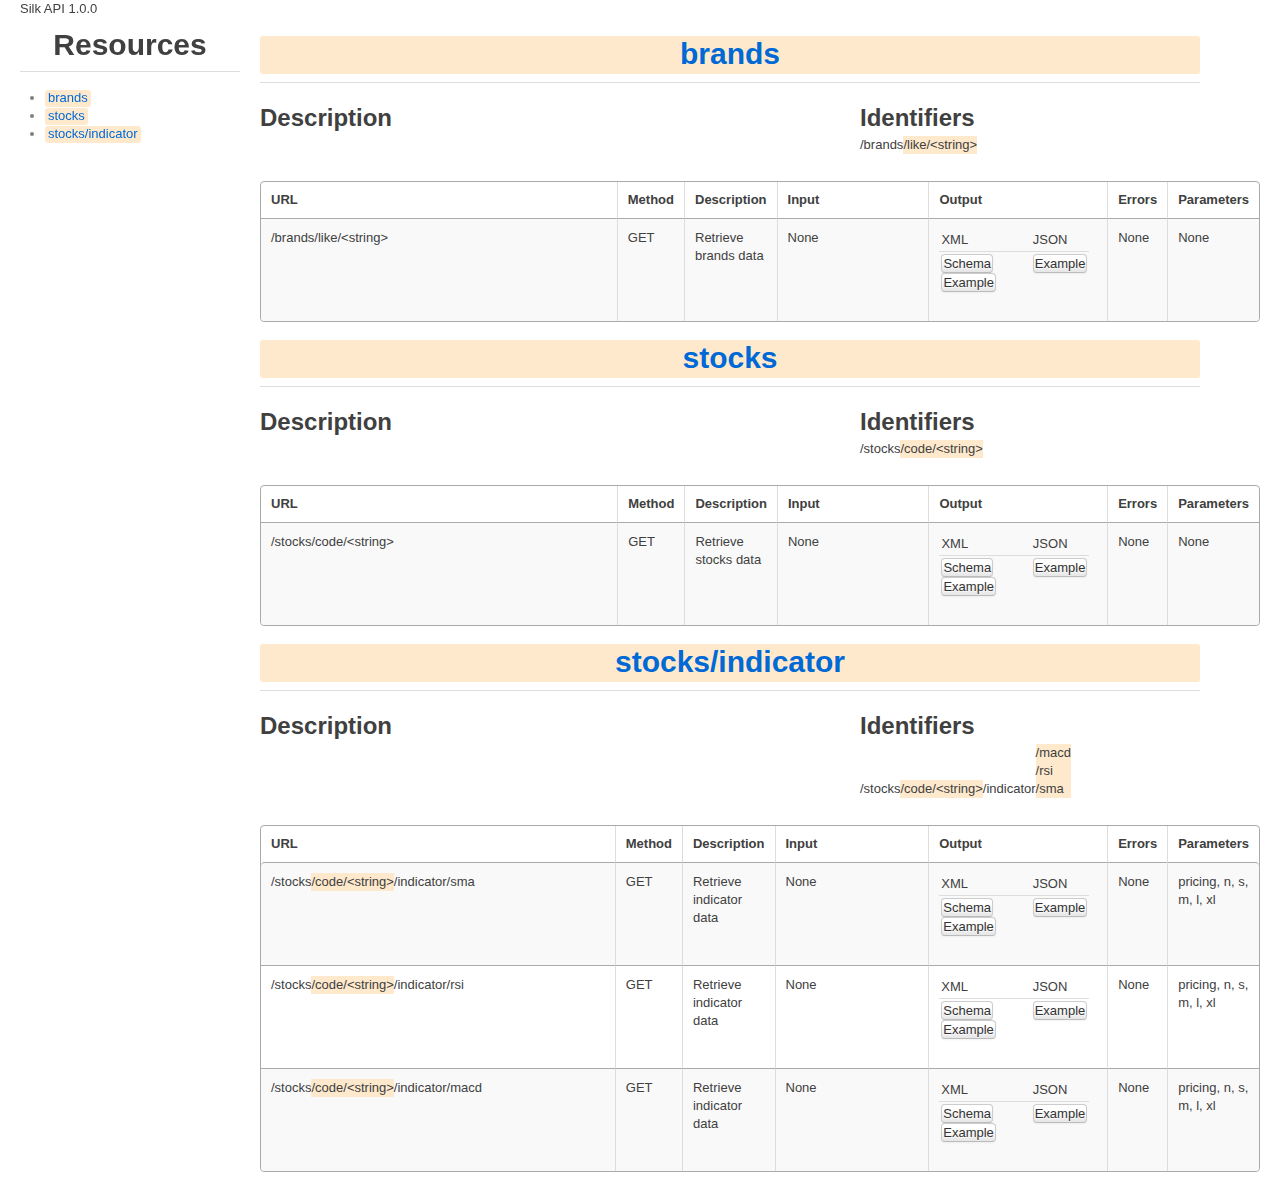
==== commit 207c071e: "Update API docs" ====
--- a/public_html/docs/index.html
+++ b/public_html/docs/index.html
@@ -145,67 +145,123 @@
               , &quot;high&quot;: 0
               }
             ]
-}</pre></div></div><button class="btn open-modal" data-controls-modal="idv5553006326508220437" data-backdrop="true" data-keyboard="true">Example</button></td></tr></table></td><td>None</td><td>None</td></tr></tbody></table></section><section><a name="stocks.indicator"></a><div class="row"><div class="span16 page-header resource-title"><h1><a class="resource-link" href="./stocks/indicator">stocks/indicator</a></h1></div></div><div class="row"><div class="span10"><h2>Description</h2><p></p></div><div class="span6"><h2>Identifiers</h2><p>/stocks<span class="link-block"><span class="link-block">/code/&lt;string&gt;</span></span>/indicator<span class="link-block">/macd<br>/rsi<br>/sma</span></p></div></div><br><table class="bordered-table resource-table"><thead><th class="URL">URL</th><th class="Method">Method</th><th class="Description">Description</th><th class="Input">Input</th><th class="Output">Output</th><th class="Errors">Errors</th><th class="Parameters">Parameters</th></thead><tbody><tr class="stripe-1 url-main-row"><td>/stocks<span class="link-block"><span class="link-block">/code/&lt;string&gt;</span></span>/indicator/sma</td><td>GET</td><td>Retrieve indicator data</td><td>None</td><td><table class="data-description"><tr><td>XML</td><td>JSON</td></tr><tr><td><div class="modal hide fade code" id="idv-3752748792403516414"><div class="modal-header"><a href="#" class="close">x</a><h3>Schema</h3></div><div class="modal-body"><pre class="prettyprint lang-xml">&lt;complexType name=&#39;data&#39;&gt;
+}</pre></div></div><button class="btn open-modal" data-controls-modal="idv5553006326508220437" data-backdrop="true" data-keyboard="true">Example</button></td></tr></table></td><td>None</td><td>None</td></tr></tbody></table></section><section><a name="stocks.indicator"></a><div class="row"><div class="span16 page-header resource-title"><h1><a class="resource-link" href="./stocks/indicator">stocks/indicator</a></h1></div></div><div class="row"><div class="span10"><h2>Description</h2><p></p></div><div class="span6"><h2>Identifiers</h2><p>/stocks<span class="link-block"><span class="link-block">/code/&lt;string&gt;</span></span>/indicator<span class="link-block">/macd<br>/rsi<br>/sma</span></p></div></div><br><table class="bordered-table resource-table"><thead><th class="URL">URL</th><th class="Method">Method</th><th class="Description">Description</th><th class="Input">Input</th><th class="Output">Output</th><th class="Errors">Errors</th><th class="Parameters">Parameters</th></thead><tbody><tr class="stripe-1 url-main-row"><td>/stocks<span class="link-block"><span class="link-block">/code/&lt;string&gt;</span></span>/indicator/sma</td><td>GET</td><td>Retrieve indicator data</td><td>None</td><td><table class="data-description"><tr><td>XML</td><td>JSON</td></tr><tr><td><div class="modal hide fade code" id="idv1949749567615027865"><div class="modal-header"><a href="#" class="close">x</a><h3>Schema</h3></div><div class="modal-body"><pre class="prettyprint lang-xml">&lt;complexType name=&#39;data&#39;&gt;
   &lt;xs:choice&gt;
     &lt;xs:element name=&#39;mono&#39;&gt;
       &lt;xs:complexType&gt;
-        &lt;xs:element name=&#39;tl1&#39;&gt;
-          &lt;xs:complexType&gt;
-            &lt;xs:element name=&#39;timeline&#39;&gt;
-              &lt;xs:complexType&gt;
-                &lt;xs:sequence&gt;
-                  &lt;xs:element name=&#39;label&#39; type=&#39;xs:string&#39;/&gt;
-                  &lt;xs:element name=&#39;ticks&#39;&gt;
-                    &lt;xs:complexType&gt;
-                      &lt;xs:element name=&#39;tick&#39; minOccurs=0&gt;
-                        &lt;xs:complexType&gt;
-                          &lt;xs:sequence&gt;
-                            &lt;xs:element name=&#39;k&#39;&gt;
-                              &lt;xs:complexType&gt;
-                                &lt;xs:element name=&#39;modifiedJulianDay&#39;&gt;
-                                  &lt;xs:complexType&gt;
-                                    &lt;xs:element name=&#39;toModifiedJulianDay&#39; type=&#39;xs:string&#39;/&gt;
-                                  &lt;/xs:complexType&gt;
-                                &lt;/xs:element&gt;
-                              &lt;/xs:complexType&gt;
-                            &lt;/xs:element&gt;
-                            &lt;xs:element name=&#39;v&#39; type=&#39;xs:string&#39; minOccurs=0 maxOccurs=1/&gt;
-                          &lt;/xs:sequence&gt;
-                        &lt;/xs:complexType&gt;
-                      &lt;/xs:element&gt;
-                    &lt;/xs:complexType&gt;
-                  &lt;/xs:element&gt;
-                &lt;/xs:sequence&gt;
-              &lt;/xs:complexType&gt;
-            &lt;/xs:element&gt;
-          &lt;/xs:complexType&gt;
-        &lt;/xs:element&gt;
+        &lt;xs:sequence&gt;
+          &lt;xs:element name=&#39;meta&#39;&gt;
+            &lt;xs:complexType&gt;
+              &lt;xs:element name=&#39;metaInfo&#39;&gt;
+                &lt;xs:complexType&gt;
+                  &lt;xs:sequence&gt;
+                    &lt;xs:element name=&#39;indicator&#39;&gt;
+                      &lt;xs:complexType&gt;
+                        &lt;xs:choice&gt;
+                          &lt;xs:element name=&#39;sMA&#39;/&gt;
+                          &lt;xs:element name=&#39;rSI&#39;/&gt;
+                          &lt;xs:element name=&#39;mACD&#39;/&gt;
+                        &lt;/xs:choice&gt;
+                      &lt;/xs:complexType&gt;
+                    &lt;/xs:element&gt;
+                    &lt;xs:element name=&#39;pricing&#39;&gt;
+                      &lt;xs:complexType&gt;
+                        &lt;xs:choice&gt;
+                          &lt;xs:element name=&#39;opening&#39;/&gt;
+                          &lt;xs:element name=&#39;high&#39;/&gt;
+                          &lt;xs:element name=&#39;low&#39;/&gt;
+                          &lt;xs:element name=&#39;closing&#39;/&gt;
+                        &lt;/xs:choice&gt;
+                      &lt;/xs:complexType&gt;
+                    &lt;/xs:element&gt;
+                    &lt;xs:element name=&#39;terms&#39;&gt;
+                      &lt;xs:complexType&gt;
+                        &lt;xs:element name=&#39;terms&#39;&gt;
+                          &lt;xs:complexType&gt;
+                            &lt;xs:sequence&gt;
+                              &lt;xs:element name=&#39;n&#39; type=&#39;xs:string&#39; minOccurs=0 maxOccurs=1/&gt;
+                              &lt;xs:element name=&#39;s&#39; type=&#39;xs:string&#39; minOccurs=0 maxOccurs=1/&gt;
+                              &lt;xs:element name=&#39;m&#39; type=&#39;xs:string&#39; minOccurs=0 maxOccurs=1/&gt;
+                              &lt;xs:element name=&#39;l&#39; type=&#39;xs:string&#39; minOccurs=0 maxOccurs=1/&gt;
+                              &lt;xs:element name=&#39;xl&#39; type=&#39;xs:string&#39; minOccurs=0 maxOccurs=1/&gt;
+                            &lt;/xs:sequence&gt;
+                          &lt;/xs:complexType&gt;
+                        &lt;/xs:element&gt;
+                      &lt;/xs:complexType&gt;
+                    &lt;/xs:element&gt;
+                  &lt;/xs:sequence&gt;
+                &lt;/xs:complexType&gt;
+              &lt;/xs:element&gt;
+            &lt;/xs:complexType&gt;
+          &lt;/xs:element&gt;
+          &lt;xs:element name=&#39;tl1&#39;&gt;
+            &lt;xs:complexType&gt;
+              &lt;xs:element name=&#39;timeline&#39;&gt;
+                &lt;xs:complexType&gt;
+                  &lt;xs:element name=&#39;ticks&#39;&gt;
+                    &lt;xs:complexType&gt;
+                      &lt;xs:element name=&#39;tick&#39; minOccurs=0&gt;
+                        &lt;xs:complexType&gt;
+                          &lt;xs:sequence&gt;
+                            &lt;xs:element name=&#39;k&#39;&gt;
+                              &lt;xs:complexType&gt;
+                                &lt;xs:element name=&#39;modifiedJulianDay&#39;&gt;
+                                  &lt;xs:complexType&gt;
+                                    &lt;xs:element name=&#39;toModifiedJulianDay&#39; type=&#39;xs:string&#39;/&gt;
+                                  &lt;/xs:complexType&gt;
+                                &lt;/xs:element&gt;
+                              &lt;/xs:complexType&gt;
+                            &lt;/xs:element&gt;
+                            &lt;xs:element name=&#39;v&#39; type=&#39;xs:string&#39; minOccurs=0 maxOccurs=1/&gt;
+                          &lt;/xs:sequence&gt;
+                        &lt;/xs:complexType&gt;
+                      &lt;/xs:element&gt;
+                    &lt;/xs:complexType&gt;
+                  &lt;/xs:element&gt;
+                &lt;/xs:complexType&gt;
+              &lt;/xs:element&gt;
+            &lt;/xs:complexType&gt;
+          &lt;/xs:element&gt;
+        &lt;/xs:sequence&gt;
       &lt;/xs:complexType&gt;
     &lt;/xs:element&gt;
     &lt;xs:element name=&#39;di&#39;&gt;
       &lt;xs:complexType&gt;
         &lt;xs:sequence&gt;
-          &lt;xs:element name=&#39;tl1&#39;&gt;
-            &lt;xs:complexType&gt;
-              &lt;xs:element name=&#39;timeline&#39;&gt;
+          &lt;xs:element name=&#39;meta&#39;&gt;
+            &lt;xs:complexType&gt;
+              &lt;xs:element name=&#39;metaInfo&#39;&gt;
                 &lt;xs:complexType&gt;
                   &lt;xs:sequence&gt;
-                    &lt;xs:element name=&#39;label&#39; type=&#39;xs:string&#39;/&gt;
-                    &lt;xs:element name=&#39;ticks&#39;&gt;
-                      &lt;xs:complexType&gt;
-                        &lt;xs:element name=&#39;tick&#39; minOccurs=0&gt;
+                    &lt;xs:element name=&#39;indicator&#39;&gt;
+                      &lt;xs:complexType&gt;
+                        &lt;xs:choice&gt;
+                          &lt;xs:element name=&#39;sMA&#39;/&gt;
+                          &lt;xs:element name=&#39;rSI&#39;/&gt;
+                          &lt;xs:element name=&#39;mACD&#39;/&gt;
+                        &lt;/xs:choice&gt;
+                      &lt;/xs:complexType&gt;
+                    &lt;/xs:element&gt;
+                    &lt;xs:element name=&#39;pricing&#39;&gt;
+                      &lt;xs:complexType&gt;
+                        &lt;xs:choice&gt;
+                          &lt;xs:element name=&#39;opening&#39;/&gt;
+                          &lt;xs:element name=&#39;high&#39;/&gt;
+                          &lt;xs:element name=&#39;low&#39;/&gt;
+                          &lt;xs:element name=&#39;closing&#39;/&gt;
+                        &lt;/xs:choice&gt;
+                      &lt;/xs:complexType&gt;
+                    &lt;/xs:element&gt;
+                    &lt;xs:element name=&#39;terms&#39;&gt;
+                      &lt;xs:complexType&gt;
+                        &lt;xs:element name=&#39;terms&#39;&gt;
                           &lt;xs:complexType&gt;
                             &lt;xs:sequence&gt;
-                              &lt;xs:element name=&#39;k&#39;&gt;
-                                &lt;xs:complexType&gt;
-                                  &lt;xs:element name=&#39;modifiedJulianDay&#39;&gt;
-                                    &lt;xs:complexType&gt;
-                                      &lt;xs:element name=&#39;toModifiedJulianDay&#39; type=&#39;xs:string&#39;/&gt;
-                                    &lt;/xs:complexType&gt;
-                                  &lt;/xs:element&gt;
-                                &lt;/xs:complexType&gt;
-                              &lt;/xs:element&gt;
-                              &lt;xs:element name=&#39;v&#39; type=&#39;xs:string&#39; minOccurs=0 maxOccurs=1/&gt;
+                              &lt;xs:element name=&#39;n&#39; type=&#39;xs:string&#39; minOccurs=0 maxOccurs=1/&gt;
+                              &lt;xs:element name=&#39;s&#39; type=&#39;xs:string&#39; minOccurs=0 maxOccurs=1/&gt;
+                              &lt;xs:element name=&#39;m&#39; type=&#39;xs:string&#39; minOccurs=0 maxOccurs=1/&gt;
+                              &lt;xs:element name=&#39;l&#39; type=&#39;xs:string&#39; minOccurs=0 maxOccurs=1/&gt;
+                              &lt;xs:element name=&#39;xl&#39; type=&#39;xs:string&#39; minOccurs=0 maxOccurs=1/&gt;
                             &lt;/xs:sequence&gt;
                           &lt;/xs:complexType&gt;
                         &lt;/xs:element&gt;
@@ -216,33 +272,58 @@
               &lt;/xs:element&gt;
             &lt;/xs:complexType&gt;
           &lt;/xs:element&gt;
+          &lt;xs:element name=&#39;tl1&#39;&gt;
+            &lt;xs:complexType&gt;
+              &lt;xs:element name=&#39;timeline&#39;&gt;
+                &lt;xs:complexType&gt;
+                  &lt;xs:element name=&#39;ticks&#39;&gt;
+                    &lt;xs:complexType&gt;
+                      &lt;xs:element name=&#39;tick&#39; minOccurs=0&gt;
+                        &lt;xs:complexType&gt;
+                          &lt;xs:sequence&gt;
+                            &lt;xs:element name=&#39;k&#39;&gt;
+                              &lt;xs:complexType&gt;
+                                &lt;xs:element name=&#39;modifiedJulianDay&#39;&gt;
+                                  &lt;xs:complexType&gt;
+                                    &lt;xs:element name=&#39;toModifiedJulianDay&#39; type=&#39;xs:string&#39;/&gt;
+                                  &lt;/xs:complexType&gt;
+                                &lt;/xs:element&gt;
+                              &lt;/xs:complexType&gt;
+                            &lt;/xs:element&gt;
+                            &lt;xs:element name=&#39;v&#39; type=&#39;xs:string&#39; minOccurs=0 maxOccurs=1/&gt;
+                          &lt;/xs:sequence&gt;
+                        &lt;/xs:complexType&gt;
+                      &lt;/xs:element&gt;
+                    &lt;/xs:complexType&gt;
+                  &lt;/xs:element&gt;
+                &lt;/xs:complexType&gt;
+              &lt;/xs:element&gt;
+            &lt;/xs:complexType&gt;
+          &lt;/xs:element&gt;
           &lt;xs:element name=&#39;tl2&#39;&gt;
             &lt;xs:complexType&gt;
               &lt;xs:element name=&#39;timeline&#39;&gt;
                 &lt;xs:complexType&gt;
-                  &lt;xs:sequence&gt;
-                    &lt;xs:element name=&#39;label&#39; type=&#39;xs:string&#39;/&gt;
-                    &lt;xs:element name=&#39;ticks&#39;&gt;
-                      &lt;xs:complexType&gt;
-                        &lt;xs:element name=&#39;tick&#39; minOccurs=0&gt;
-                          &lt;xs:complexType&gt;
-                            &lt;xs:sequence&gt;
-                              &lt;xs:element name=&#39;k&#39;&gt;
-                                &lt;xs:complexType&gt;
-                                  &lt;xs:element name=&#39;modifiedJulianDay&#39;&gt;
-                                    &lt;xs:complexType&gt;
-                                      &lt;xs:element name=&#39;toModifiedJulianDay&#39; type=&#39;xs:string&#39;/&gt;
-                                    &lt;/xs:complexType&gt;
-                                  &lt;/xs:element&gt;
-                                &lt;/xs:complexType&gt;
-                              &lt;/xs:element&gt;
-                              &lt;xs:element name=&#39;v&#39; type=&#39;xs:string&#39; minOccurs=0 maxOccurs=1/&gt;
-                            &lt;/xs:sequence&gt;
-                          &lt;/xs:complexType&gt;
-                        &lt;/xs:element&gt;
-                      &lt;/xs:complexType&gt;
-                    &lt;/xs:element&gt;
-                  &lt;/xs:sequence&gt;
+                  &lt;xs:element name=&#39;ticks&#39;&gt;
+                    &lt;xs:complexType&gt;
+                      &lt;xs:element name=&#39;tick&#39; minOccurs=0&gt;
+                        &lt;xs:complexType&gt;
+                          &lt;xs:sequence&gt;
+                            &lt;xs:element name=&#39;k&#39;&gt;
+                              &lt;xs:complexType&gt;
+                                &lt;xs:element name=&#39;modifiedJulianDay&#39;&gt;
+                                  &lt;xs:complexType&gt;
+                                    &lt;xs:element name=&#39;toModifiedJulianDay&#39; type=&#39;xs:string&#39;/&gt;
+                                  &lt;/xs:complexType&gt;
+                                &lt;/xs:element&gt;
+                              &lt;/xs:complexType&gt;
+                            &lt;/xs:element&gt;
+                            &lt;xs:element name=&#39;v&#39; type=&#39;xs:string&#39; minOccurs=0 maxOccurs=1/&gt;
+                          &lt;/xs:sequence&gt;
+                        &lt;/xs:complexType&gt;
+                      &lt;/xs:element&gt;
+                    &lt;/xs:complexType&gt;
+                  &lt;/xs:element&gt;
                 &lt;/xs:complexType&gt;
               &lt;/xs:element&gt;
             &lt;/xs:complexType&gt;
@@ -253,27 +334,40 @@
     &lt;xs:element name=&#39;tri&#39;&gt;
       &lt;xs:complexType&gt;
         &lt;xs:sequence&gt;
-          &lt;xs:element name=&#39;tl1&#39;&gt;
-            &lt;xs:complexType&gt;
-              &lt;xs:element name=&#39;timeline&#39;&gt;
+          &lt;xs:element name=&#39;meta&#39;&gt;
+            &lt;xs:complexType&gt;
+              &lt;xs:element name=&#39;metaInfo&#39;&gt;
                 &lt;xs:complexType&gt;
                   &lt;xs:sequence&gt;
-                    &lt;xs:element name=&#39;label&#39; type=&#39;xs:string&#39;/&gt;
-                    &lt;xs:element name=&#39;ticks&#39;&gt;
-                      &lt;xs:complexType&gt;
-                        &lt;xs:element name=&#39;tick&#39; minOccurs=0&gt;
+                    &lt;xs:element name=&#39;indicator&#39;&gt;
+                      &lt;xs:complexType&gt;
+                        &lt;xs:choice&gt;
+                          &lt;xs:element name=&#39;sMA&#39;/&gt;
+                          &lt;xs:element name=&#39;rSI&#39;/&gt;
+                          &lt;xs:element name=&#39;mACD&#39;/&gt;
+                        &lt;/xs:choice&gt;
+                      &lt;/xs:complexType&gt;
+                    &lt;/xs:element&gt;
+                    &lt;xs:element name=&#39;pricing&#39;&gt;
+                      &lt;xs:complexType&gt;
+                        &lt;xs:choice&gt;
+                          &lt;xs:element name=&#39;opening&#39;/&gt;
+                          &lt;xs:element name=&#39;high&#39;/&gt;
+                          &lt;xs:element name=&#39;low&#39;/&gt;
+                          &lt;xs:element name=&#39;closing&#39;/&gt;
+                        &lt;/xs:choice&gt;
+                      &lt;/xs:complexType&gt;
+                    &lt;/xs:element&gt;
+                    &lt;xs:element name=&#39;terms&#39;&gt;
+                      &lt;xs:complexType&gt;
+                        &lt;xs:element name=&#39;terms&#39;&gt;
                           &lt;xs:complexType&gt;
                             &lt;xs:sequence&gt;
-                              &lt;xs:element name=&#39;k&#39;&gt;
-                                &lt;xs:complexType&gt;
-                                  &lt;xs:element name=&#39;modifiedJulianDay&#39;&gt;
-                                    &lt;xs:complexType&gt;
-                                      &lt;xs:element name=&#39;toModifiedJulianDay&#39; type=&#39;xs:string&#39;/&gt;
-                                    &lt;/xs:complexType&gt;
-                                  &lt;/xs:element&gt;
-                                &lt;/xs:complexType&gt;
-                              &lt;/xs:element&gt;
-                              &lt;xs:element name=&#39;v&#39; type=&#39;xs:string&#39; minOccurs=0 maxOccurs=1/&gt;
+                              &lt;xs:element name=&#39;n&#39; type=&#39;xs:string&#39; minOccurs=0 maxOccurs=1/&gt;
+                              &lt;xs:element name=&#39;s&#39; type=&#39;xs:string&#39; minOccurs=0 maxOccurs=1/&gt;
+                              &lt;xs:element name=&#39;m&#39; type=&#39;xs:string&#39; minOccurs=0 maxOccurs=1/&gt;
+                              &lt;xs:element name=&#39;l&#39; type=&#39;xs:string&#39; minOccurs=0 maxOccurs=1/&gt;
+                              &lt;xs:element name=&#39;xl&#39; type=&#39;xs:string&#39; minOccurs=0 maxOccurs=1/&gt;
                             &lt;/xs:sequence&gt;
                           &lt;/xs:complexType&gt;
                         &lt;/xs:element&gt;
@@ -284,33 +378,58 @@
               &lt;/xs:element&gt;
             &lt;/xs:complexType&gt;
           &lt;/xs:element&gt;
+          &lt;xs:element name=&#39;tl1&#39;&gt;
+            &lt;xs:complexType&gt;
+              &lt;xs:element name=&#39;timeline&#39;&gt;
+                &lt;xs:complexType&gt;
+                  &lt;xs:element name=&#39;ticks&#39;&gt;
+                    &lt;xs:complexType&gt;
+                      &lt;xs:element name=&#39;tick&#39; minOccurs=0&gt;
+                        &lt;xs:complexType&gt;
+                          &lt;xs:sequence&gt;
+                            &lt;xs:element name=&#39;k&#39;&gt;
+                              &lt;xs:complexType&gt;
+                                &lt;xs:element name=&#39;modifiedJulianDay&#39;&gt;
+                                  &lt;xs:complexType&gt;
+                                    &lt;xs:element name=&#39;toModifiedJulianDay&#39; type=&#39;xs:string&#39;/&gt;
+                                  &lt;/xs:complexType&gt;
+                                &lt;/xs:element&gt;
+                              &lt;/xs:complexType&gt;
+                            &lt;/xs:element&gt;
+                            &lt;xs:element name=&#39;v&#39; type=&#39;xs:string&#39; minOccurs=0 maxOccurs=1/&gt;
+                          &lt;/xs:sequence&gt;
+                        &lt;/xs:complexType&gt;
+                      &lt;/xs:element&gt;
+                    &lt;/xs:complexType&gt;
+                  &lt;/xs:element&gt;
+                &lt;/xs:complexType&gt;
+              &lt;/xs:element&gt;
+            &lt;/xs:complexType&gt;
+          &lt;/xs:element&gt;
           &lt;xs:element name=&#39;tl2&#39;&gt;
             &lt;xs:complexType&gt;
               &lt;xs:element name=&#39;timeline&#39;&gt;
                 &lt;xs:complexType&gt;
-                  &lt;xs:sequence&gt;
-                    &lt;xs:element name=&#39;label&#39; type=&#39;xs:string&#39;/&gt;
-                    &lt;xs:element name=&#39;ticks&#39;&gt;
-                      &lt;xs:complexType&gt;
-                        &lt;xs:element name=&#39;tick&#39; minOccurs=0&gt;
-                          &lt;xs:complexType&gt;
-                            &lt;xs:sequence&gt;
-                              &lt;xs:element name=&#39;k&#39;&gt;
-                                &lt;xs:complexType&gt;
-                                  &lt;xs:element name=&#39;modifiedJulianDay&#39;&gt;
-                                    &lt;xs:complexType&gt;
-                                      &lt;xs:element name=&#39;toModifiedJulianDay&#39; type=&#39;xs:string&#39;/&gt;
-                                    &lt;/xs:complexType&gt;
-                                  &lt;/xs:element&gt;
-                                &lt;/xs:complexType&gt;
-                              &lt;/xs:element&gt;
-                              &lt;xs:element name=&#39;v&#39; type=&#39;xs:string&#39; minOccurs=0 maxOccurs=1/&gt;
-                            &lt;/xs:sequence&gt;
-                          &lt;/xs:complexType&gt;
-                        &lt;/xs:element&gt;
-                      &lt;/xs:complexType&gt;
-                    &lt;/xs:element&gt;
-                  &lt;/xs:sequence&gt;
+                  &lt;xs:element name=&#39;ticks&#39;&gt;
+                    &lt;xs:complexType&gt;
+                      &lt;xs:element name=&#39;tick&#39; minOccurs=0&gt;
+                        &lt;xs:complexType&gt;
+                          &lt;xs:sequence&gt;
+                            &lt;xs:element name=&#39;k&#39;&gt;
+                              &lt;xs:complexType&gt;
+                                &lt;xs:element name=&#39;modifiedJulianDay&#39;&gt;
+                                  &lt;xs:complexType&gt;
+                                    &lt;xs:element name=&#39;toModifiedJulianDay&#39; type=&#39;xs:string&#39;/&gt;
+                                  &lt;/xs:complexType&gt;
+                                &lt;/xs:element&gt;
+                              &lt;/xs:complexType&gt;
+                            &lt;/xs:element&gt;
+                            &lt;xs:element name=&#39;v&#39; type=&#39;xs:string&#39; minOccurs=0 maxOccurs=1/&gt;
+                          &lt;/xs:sequence&gt;
+                        &lt;/xs:complexType&gt;
+                      &lt;/xs:element&gt;
+                    &lt;/xs:complexType&gt;
+                  &lt;/xs:element&gt;
                 &lt;/xs:complexType&gt;
               &lt;/xs:element&gt;
             &lt;/xs:complexType&gt;
@@ -319,29 +438,26 @@
             &lt;xs:complexType&gt;
               &lt;xs:element name=&#39;timeline&#39;&gt;
                 &lt;xs:complexType&gt;
-                  &lt;xs:sequence&gt;
-                    &lt;xs:element name=&#39;label&#39; type=&#39;xs:string&#39;/&gt;
-                    &lt;xs:element name=&#39;ticks&#39;&gt;
-                      &lt;xs:complexType&gt;
-                        &lt;xs:element name=&#39;tick&#39; minOccurs=0&gt;
-                          &lt;xs:complexType&gt;
-                            &lt;xs:sequence&gt;
-                              &lt;xs:element name=&#39;k&#39;&gt;
-                                &lt;xs:complexType&gt;
-                                  &lt;xs:element name=&#39;modifiedJulianDay&#39;&gt;
-                                    &lt;xs:complexType&gt;
-                                      &lt;xs:element name=&#39;toModifiedJulianDay&#39; type=&#39;xs:string&#39;/&gt;
-                                    &lt;/xs:complexType&gt;
-                                  &lt;/xs:element&gt;
-                                &lt;/xs:complexType&gt;
-                              &lt;/xs:element&gt;
-                              &lt;xs:element name=&#39;v&#39; type=&#39;xs:string&#39; minOccurs=0 maxOccurs=1/&gt;
-                            &lt;/xs:sequence&gt;
-                          &lt;/xs:complexType&gt;
-                        &lt;/xs:element&gt;
-                      &lt;/xs:complexType&gt;
-                    &lt;/xs:element&gt;
-                  &lt;/xs:sequence&gt;
+                  &lt;xs:element name=&#39;ticks&#39;&gt;
+                    &lt;xs:complexType&gt;
+                      &lt;xs:element name=&#39;tick&#39; minOccurs=0&gt;
+                        &lt;xs:complexType&gt;
+                          &lt;xs:sequence&gt;
+                            &lt;xs:element name=&#39;k&#39;&gt;
+                              &lt;xs:complexType&gt;
+                                &lt;xs:element name=&#39;modifiedJulianDay&#39;&gt;
+                                  &lt;xs:complexType&gt;
+                                    &lt;xs:element name=&#39;toModifiedJulianDay&#39; type=&#39;xs:string&#39;/&gt;
+                                  &lt;/xs:complexType&gt;
+                                &lt;/xs:element&gt;
+                              &lt;/xs:complexType&gt;
+                            &lt;/xs:element&gt;
+                            &lt;xs:element name=&#39;v&#39; type=&#39;xs:string&#39; minOccurs=0 maxOccurs=1/&gt;
+                          &lt;/xs:sequence&gt;
+                        &lt;/xs:complexType&gt;
+                      &lt;/xs:element&gt;
+                    &lt;/xs:complexType&gt;
+                  &lt;/xs:element&gt;
                 &lt;/xs:complexType&gt;
               &lt;/xs:element&gt;
             &lt;/xs:complexType&gt;
@@ -352,27 +468,40 @@
     &lt;xs:element name=&#39;tetra&#39;&gt;
       &lt;xs:complexType&gt;
         &lt;xs:sequence&gt;
-          &lt;xs:element name=&#39;tl1&#39;&gt;
-            &lt;xs:complexType&gt;
-              &lt;xs:element name=&#39;timeline&#39;&gt;
+          &lt;xs:element name=&#39;meta&#39;&gt;
+            &lt;xs:complexType&gt;
+              &lt;xs:element name=&#39;metaInfo&#39;&gt;
                 &lt;xs:complexType&gt;
                   &lt;xs:sequence&gt;
-                    &lt;xs:element name=&#39;label&#39; type=&#39;xs:string&#39;/&gt;
-                    &lt;xs:element name=&#39;ticks&#39;&gt;
-                      &lt;xs:complexType&gt;
-                        &lt;xs:element name=&#39;tick&#39; minOccurs=0&gt;
+                    &lt;xs:element name=&#39;indicator&#39;&gt;
+                      &lt;xs:complexType&gt;
+                        &lt;xs:choice&gt;
+                          &lt;xs:element name=&#39;sMA&#39;/&gt;
+                          &lt;xs:element name=&#39;rSI&#39;/&gt;
+                          &lt;xs:element name=&#39;mACD&#39;/&gt;
+                        &lt;/xs:choice&gt;
+                      &lt;/xs:complexType&gt;
+                    &lt;/xs:element&gt;
+                    &lt;xs:element name=&#39;pricing&#39;&gt;
+                      &lt;xs:complexType&gt;
+                        &lt;xs:choice&gt;
+                          &lt;xs:element name=&#39;opening&#39;/&gt;
+                          &lt;xs:element name=&#39;high&#39;/&gt;
+                          &lt;xs:element name=&#39;low&#39;/&gt;
+                          &lt;xs:element name=&#39;closing&#39;/&gt;
+                        &lt;/xs:choice&gt;
+                      &lt;/xs:complexType&gt;
+                    &lt;/xs:element&gt;
+                    &lt;xs:element name=&#39;terms&#39;&gt;
+                      &lt;xs:complexType&gt;
+                        &lt;xs:element name=&#39;terms&#39;&gt;
                           &lt;xs:complexType&gt;
                             &lt;xs:sequence&gt;
-                              &lt;xs:element name=&#39;k&#39;&gt;
-                                &lt;xs:complexType&gt;
-                                  &lt;xs:element name=&#39;modifiedJulianDay&#39;&gt;
-                                    &lt;xs:complexType&gt;
-                                      &lt;xs:element name=&#39;toModifiedJulianDay&#39; type=&#39;xs:string&#39;/&gt;
-                                    &lt;/xs:complexType&gt;
-                                  &lt;/xs:element&gt;
-                                &lt;/xs:complexType&gt;
-                              &lt;/xs:element&gt;
-                              &lt;xs:element name=&#39;v&#39; type=&#39;xs:string&#39; minOccurs=0 maxOccurs=1/&gt;
+                              &lt;xs:element name=&#39;n&#39; type=&#39;xs:string&#39; minOccurs=0 maxOccurs=1/&gt;
+                              &lt;xs:element name=&#39;s&#39; type=&#39;xs:string&#39; minOccurs=0 maxOccurs=1/&gt;
+                              &lt;xs:element name=&#39;m&#39; type=&#39;xs:string&#39; minOccurs=0 maxOccurs=1/&gt;
+                              &lt;xs:element name=&#39;l&#39; type=&#39;xs:string&#39; minOccurs=0 maxOccurs=1/&gt;
+                              &lt;xs:element name=&#39;xl&#39; type=&#39;xs:string&#39; minOccurs=0 maxOccurs=1/&gt;
                             &lt;/xs:sequence&gt;
                           &lt;/xs:complexType&gt;
                         &lt;/xs:element&gt;
@@ -383,33 +512,58 @@
               &lt;/xs:element&gt;
             &lt;/xs:complexType&gt;
           &lt;/xs:element&gt;
+          &lt;xs:element name=&#39;tl1&#39;&gt;
+            &lt;xs:complexType&gt;
+              &lt;xs:element name=&#39;timeline&#39;&gt;
+                &lt;xs:complexType&gt;
+                  &lt;xs:element name=&#39;ticks&#39;&gt;
+                    &lt;xs:complexType&gt;
+                      &lt;xs:element name=&#39;tick&#39; minOccurs=0&gt;
+                        &lt;xs:complexType&gt;
+                          &lt;xs:sequence&gt;
+                            &lt;xs:element name=&#39;k&#39;&gt;
+                              &lt;xs:complexType&gt;
+                                &lt;xs:element name=&#39;modifiedJulianDay&#39;&gt;
+                                  &lt;xs:complexType&gt;
+                                    &lt;xs:element name=&#39;toModifiedJulianDay&#39; type=&#39;xs:string&#39;/&gt;
+                                  &lt;/xs:complexType&gt;
+                                &lt;/xs:element&gt;
+                              &lt;/xs:complexType&gt;
+                            &lt;/xs:element&gt;
+                            &lt;xs:element name=&#39;v&#39; type=&#39;xs:string&#39; minOccurs=0 maxOccurs=1/&gt;
+                          &lt;/xs:sequence&gt;
+                        &lt;/xs:complexType&gt;
+                      &lt;/xs:element&gt;
+                    &lt;/xs:complexType&gt;
+                  &lt;/xs:element&gt;
+                &lt;/xs:complexType&gt;
+              &lt;/xs:element&gt;
+            &lt;/xs:complexType&gt;
+          &lt;/xs:element&gt;
           &lt;xs:element name=&#39;tl2&#39;&gt;
             &lt;xs:complexType&gt;
               &lt;xs:element name=&#39;timeline&#39;&gt;
                 &lt;xs:complexType&gt;
-                  &lt;xs:sequence&gt;
-                    &lt;xs:element name=&#39;label&#39; type=&#39;xs:string&#39;/&gt;
-                    &lt;xs:element name=&#39;ticks&#39;&gt;
-                      &lt;xs:complexType&gt;
-                        &lt;xs:element name=&#39;tick&#39; minOccurs=0&gt;
-                          &lt;xs:complexType&gt;
-                            &lt;xs:sequence&gt;
-                              &lt;xs:element name=&#39;k&#39;&gt;
-                                &lt;xs:complexType&gt;
-                                  &lt;xs:element name=&#39;modifiedJulianDay&#39;&gt;
-                                    &lt;xs:complexType&gt;
-                                      &lt;xs:element name=&#39;toModifiedJulianDay&#39; type=&#39;xs:string&#39;/&gt;
-                                    &lt;/xs:complexType&gt;
-                                  &lt;/xs:element&gt;
-                                &lt;/xs:complexType&gt;
-                              &lt;/xs:element&gt;
-                              &lt;xs:element name=&#39;v&#39; type=&#39;xs:string&#39; minOccurs=0 maxOccurs=1/&gt;
-                            &lt;/xs:sequence&gt;
-                          &lt;/xs:complexType&gt;
-                        &lt;/xs:element&gt;
-                      &lt;/xs:complexType&gt;
-                    &lt;/xs:element&gt;
-                  &lt;/xs:sequence&gt;
+                  &lt;xs:element name=&#39;ticks&#39;&gt;
+                    &lt;xs:complexType&gt;
+                      &lt;xs:element name=&#39;tick&#39; minOccurs=0&gt;
+                        &lt;xs:complexType&gt;
+                          &lt;xs:sequence&gt;
+                            &lt;xs:element name=&#39;k&#39;&gt;
+                              &lt;xs:complexType&gt;
+                                &lt;xs:element name=&#39;modifiedJulianDay&#39;&gt;
+                                  &lt;xs:complexType&gt;
+                                    &lt;xs:element name=&#39;toModifiedJulianDay&#39; type=&#39;xs:string&#39;/&gt;
+                                  &lt;/xs:complexType&gt;
+                                &lt;/xs:element&gt;
+                              &lt;/xs:complexType&gt;
+                            &lt;/xs:element&gt;
+                            &lt;xs:element name=&#39;v&#39; type=&#39;xs:string&#39; minOccurs=0 maxOccurs=1/&gt;
+                          &lt;/xs:sequence&gt;
+                        &lt;/xs:complexType&gt;
+                      &lt;/xs:element&gt;
+                    &lt;/xs:complexType&gt;
+                  &lt;/xs:element&gt;
                 &lt;/xs:complexType&gt;
               &lt;/xs:element&gt;
             &lt;/xs:complexType&gt;
@@ -418,29 +572,26 @@
             &lt;xs:complexType&gt;
               &lt;xs:element name=&#39;timeline&#39;&gt;
                 &lt;xs:complexType&gt;
-                  &lt;xs:sequence&gt;
-                    &lt;xs:element name=&#39;label&#39; type=&#39;xs:string&#39;/&gt;
-                    &lt;xs:element name=&#39;ticks&#39;&gt;
-                      &lt;xs:complexType&gt;
-                        &lt;xs:element name=&#39;tick&#39; minOccurs=0&gt;
-                          &lt;xs:complexType&gt;
-                            &lt;xs:sequence&gt;
-                              &lt;xs:element name=&#39;k&#39;&gt;
-                                &lt;xs:complexType&gt;
-                                  &lt;xs:element name=&#39;modifiedJulianDay&#39;&gt;
-                                    &lt;xs:complexType&gt;
-                                      &lt;xs:element name=&#39;toModifiedJulianDay&#39; type=&#39;xs:string&#39;/&gt;
-                                    &lt;/xs:complexType&gt;
-                                  &lt;/xs:element&gt;
-                                &lt;/xs:complexType&gt;
-                              &lt;/xs:element&gt;
-                              &lt;xs:element name=&#39;v&#39; type=&#39;xs:string&#39; minOccurs=0 maxOccurs=1/&gt;
-                            &lt;/xs:sequence&gt;
-                          &lt;/xs:complexType&gt;
-                        &lt;/xs:element&gt;
-                      &lt;/xs:complexType&gt;
-                    &lt;/xs:element&gt;
-                  &lt;/xs:sequence&gt;
+                  &lt;xs:element name=&#39;ticks&#39;&gt;
+                    &lt;xs:complexType&gt;
+                      &lt;xs:element name=&#39;tick&#39; minOccurs=0&gt;
+                        &lt;xs:complexType&gt;
+                          &lt;xs:sequence&gt;
+                            &lt;xs:element name=&#39;k&#39;&gt;
+                              &lt;xs:complexType&gt;
+                                &lt;xs:element name=&#39;modifiedJulianDay&#39;&gt;
+                                  &lt;xs:complexType&gt;
+                                    &lt;xs:element name=&#39;toModifiedJulianDay&#39; type=&#39;xs:string&#39;/&gt;
+                                  &lt;/xs:complexType&gt;
+                                &lt;/xs:element&gt;
+                              &lt;/xs:complexType&gt;
+                            &lt;/xs:element&gt;
+                            &lt;xs:element name=&#39;v&#39; type=&#39;xs:string&#39; minOccurs=0 maxOccurs=1/&gt;
+                          &lt;/xs:sequence&gt;
+                        &lt;/xs:complexType&gt;
+                      &lt;/xs:element&gt;
+                    &lt;/xs:complexType&gt;
+                  &lt;/xs:element&gt;
                 &lt;/xs:complexType&gt;
               &lt;/xs:element&gt;
             &lt;/xs:complexType&gt;
@@ -449,29 +600,26 @@
             &lt;xs:complexType&gt;
               &lt;xs:element name=&#39;timeline&#39;&gt;
                 &lt;xs:complexType&gt;
-                  &lt;xs:sequence&gt;
-                    &lt;xs:element name=&#39;label&#39; type=&#39;xs:string&#39;/&gt;
-                    &lt;xs:element name=&#39;ticks&#39;&gt;
-                      &lt;xs:complexType&gt;
-                        &lt;xs:element name=&#39;tick&#39; minOccurs=0&gt;
-                          &lt;xs:complexType&gt;
-                            &lt;xs:sequence&gt;
-                              &lt;xs:element name=&#39;k&#39;&gt;
-                                &lt;xs:complexType&gt;
-                                  &lt;xs:element name=&#39;modifiedJulianDay&#39;&gt;
-                                    &lt;xs:complexType&gt;
-                                      &lt;xs:element name=&#39;toModifiedJulianDay&#39; type=&#39;xs:string&#39;/&gt;
-                                    &lt;/xs:complexType&gt;
-                                  &lt;/xs:element&gt;
-                                &lt;/xs:complexType&gt;
-                              &lt;/xs:element&gt;
-                              &lt;xs:element name=&#39;v&#39; type=&#39;xs:string&#39; minOccurs=0 maxOccurs=1/&gt;
-                            &lt;/xs:sequence&gt;
-                          &lt;/xs:complexType&gt;
-                        &lt;/xs:element&gt;
-                      &lt;/xs:complexType&gt;
-                    &lt;/xs:element&gt;
-                  &lt;/xs:sequence&gt;
+                  &lt;xs:element name=&#39;ticks&#39;&gt;
+                    &lt;xs:complexType&gt;
+                      &lt;xs:element name=&#39;tick&#39; minOccurs=0&gt;
+                        &lt;xs:complexType&gt;
+                          &lt;xs:sequence&gt;
+                            &lt;xs:element name=&#39;k&#39;&gt;
+                              &lt;xs:complexType&gt;
+                                &lt;xs:element name=&#39;modifiedJulianDay&#39;&gt;
+                                  &lt;xs:complexType&gt;
+                                    &lt;xs:element name=&#39;toModifiedJulianDay&#39; type=&#39;xs:string&#39;/&gt;
+                                  &lt;/xs:complexType&gt;
+                                &lt;/xs:element&gt;
+                              &lt;/xs:complexType&gt;
+                            &lt;/xs:element&gt;
+                            &lt;xs:element name=&#39;v&#39; type=&#39;xs:string&#39; minOccurs=0 maxOccurs=1/&gt;
+                          &lt;/xs:sequence&gt;
+                        &lt;/xs:complexType&gt;
+                      &lt;/xs:element&gt;
+                    &lt;/xs:complexType&gt;
+                  &lt;/xs:element&gt;
                 &lt;/xs:complexType&gt;
               &lt;/xs:element&gt;
             &lt;/xs:complexType&gt;
@@ -482,27 +630,40 @@
     &lt;xs:element name=&#39;penta&#39;&gt;
       &lt;xs:complexType&gt;
         &lt;xs:sequence&gt;
-          &lt;xs:element name=&#39;tl1&#39;&gt;
-            &lt;xs:complexType&gt;
-              &lt;xs:element name=&#39;timeline&#39;&gt;
+          &lt;xs:element name=&#39;meta&#39;&gt;
+            &lt;xs:complexType&gt;
+              &lt;xs:element name=&#39;metaInfo&#39;&gt;
                 &lt;xs:complexType&gt;
                   &lt;xs:sequence&gt;
-                    &lt;xs:element name=&#39;label&#39; type=&#39;xs:string&#39;/&gt;
-                    &lt;xs:element name=&#39;ticks&#39;&gt;
-                      &lt;xs:complexType&gt;
-                        &lt;xs:element name=&#39;tick&#39; minOccurs=0&gt;
+                    &lt;xs:element name=&#39;indicator&#39;&gt;
+                      &lt;xs:complexType&gt;
+                        &lt;xs:choice&gt;
+                          &lt;xs:element name=&#39;sMA&#39;/&gt;
+                          &lt;xs:element name=&#39;rSI&#39;/&gt;
+                          &lt;xs:element name=&#39;mACD&#39;/&gt;
+                        &lt;/xs:choice&gt;
+                      &lt;/xs:complexType&gt;
+                    &lt;/xs:element&gt;
+                    &lt;xs:element name=&#39;pricing&#39;&gt;
+                      &lt;xs:complexType&gt;
+                        &lt;xs:choice&gt;
+                          &lt;xs:element name=&#39;opening&#39;/&gt;
+                          &lt;xs:element name=&#39;high&#39;/&gt;
+                          &lt;xs:element name=&#39;low&#39;/&gt;
+                          &lt;xs:element name=&#39;closing&#39;/&gt;
+                        &lt;/xs:choice&gt;
+                      &lt;/xs:complexType&gt;
+                    &lt;/xs:element&gt;
+                    &lt;xs:element name=&#39;terms&#39;&gt;
+                      &lt;xs:complexType&gt;
+                        &lt;xs:element name=&#39;terms&#39;&gt;
                           &lt;xs:complexType&gt;
                             &lt;xs:sequence&gt;
-                              &lt;xs:element name=&#39;k&#39;&gt;
-                                &lt;xs:complexType&gt;
-                                  &lt;xs:element name=&#39;modifiedJulianDay&#39;&gt;
-                                    &lt;xs:complexType&gt;
-                                      &lt;xs:element name=&#39;toModifiedJulianDay&#39; type=&#39;xs:string&#39;/&gt;
-                                    &lt;/xs:complexType&gt;
-                                  &lt;/xs:element&gt;
-                                &lt;/xs:complexType&gt;
-                              &lt;/xs:element&gt;
-                              &lt;xs:element name=&#39;v&#39; type=&#39;xs:string&#39; minOccurs=0 maxOccurs=1/&gt;
+                              &lt;xs:element name=&#39;n&#39; type=&#39;xs:string&#39; minOccurs=0 maxOccurs=1/&gt;
+                              &lt;xs:element name=&#39;s&#39; type=&#39;xs:string&#39; minOccurs=0 maxOccurs=1/&gt;
+                              &lt;xs:element name=&#39;m&#39; type=&#39;xs:string&#39; minOccurs=0 maxOccurs=1/&gt;
+                              &lt;xs:element name=&#39;l&#39; type=&#39;xs:string&#39; minOccurs=0 maxOccurs=1/&gt;
+                              &lt;xs:element name=&#39;xl&#39; type=&#39;xs:string&#39; minOccurs=0 maxOccurs=1/&gt;
                             &lt;/xs:sequence&gt;
                           &lt;/xs:complexType&gt;
                         &lt;/xs:element&gt;
@@ -513,33 +674,58 @@
               &lt;/xs:element&gt;
             &lt;/xs:complexType&gt;
           &lt;/xs:element&gt;
+          &lt;xs:element name=&#39;tl1&#39;&gt;
+            &lt;xs:complexType&gt;
+              &lt;xs:element name=&#39;timeline&#39;&gt;
+                &lt;xs:complexType&gt;
+                  &lt;xs:element name=&#39;ticks&#39;&gt;
+                    &lt;xs:complexType&gt;
+                      &lt;xs:element name=&#39;tick&#39; minOccurs=0&gt;
+                        &lt;xs:complexType&gt;
+                          &lt;xs:sequence&gt;
+                            &lt;xs:element name=&#39;k&#39;&gt;
+                              &lt;xs:complexType&gt;
+                                &lt;xs:element name=&#39;modifiedJulianDay&#39;&gt;
+                                  &lt;xs:complexType&gt;
+                                    &lt;xs:element name=&#39;toModifiedJulianDay&#39; type=&#39;xs:string&#39;/&gt;
+                                  &lt;/xs:complexType&gt;
+                                &lt;/xs:element&gt;
+                              &lt;/xs:complexType&gt;
+                            &lt;/xs:element&gt;
+                            &lt;xs:element name=&#39;v&#39; type=&#39;xs:string&#39; minOccurs=0 maxOccurs=1/&gt;
+                          &lt;/xs:sequence&gt;
+                        &lt;/xs:complexType&gt;
+                      &lt;/xs:element&gt;
+                    &lt;/xs:complexType&gt;
+                  &lt;/xs:element&gt;
+                &lt;/xs:complexType&gt;
+              &lt;/xs:element&gt;
+            &lt;/xs:complexType&gt;
+          &lt;/xs:element&gt;
           &lt;xs:element name=&#39;tl2&#39;&gt;
             &lt;xs:complexType&gt;
               &lt;xs:element name=&#39;timeline&#39;&gt;
                 &lt;xs:complexType&gt;
-                  &lt;xs:sequence&gt;
-                    &lt;xs:element name=&#39;label&#39; type=&#39;xs:string&#39;/&gt;
-                    &lt;xs:element name=&#39;ticks&#39;&gt;
-                      &lt;xs:complexType&gt;
-                        &lt;xs:element name=&#39;tick&#39; minOccurs=0&gt;
-                          &lt;xs:complexType&gt;
-                            &lt;xs:sequence&gt;
-                              &lt;xs:element name=&#39;k&#39;&gt;
-                                &lt;xs:complexType&gt;
-                                  &lt;xs:element name=&#39;modifiedJulianDay&#39;&gt;
-                                    &lt;xs:complexType&gt;
-                                      &lt;xs:element name=&#39;toModifiedJulianDay&#39; type=&#39;xs:string&#39;/&gt;
-                                    &lt;/xs:complexType&gt;
-                                  &lt;/xs:element&gt;
-                                &lt;/xs:complexType&gt;
-                              &lt;/xs:element&gt;
-                              &lt;xs:element name=&#39;v&#39; type=&#39;xs:string&#39; minOccurs=0 maxOccurs=1/&gt;
-                            &lt;/xs:sequence&gt;
-                          &lt;/xs:complexType&gt;
-                        &lt;/xs:element&gt;
-                      &lt;/xs:complexType&gt;
-                    &lt;/xs:element&gt;
-                  &lt;/xs:sequence&gt;
+                  &lt;xs:element name=&#39;ticks&#39;&gt;
+                    &lt;xs:complexType&gt;
+                      &lt;xs:element name=&#39;tick&#39; minOccurs=0&gt;
+                        &lt;xs:complexType&gt;
+                          &lt;xs:sequence&gt;
+                            &lt;xs:element name=&#39;k&#39;&gt;
+                              &lt;xs:complexType&gt;
+                                &lt;xs:element name=&#39;modifiedJulianDay&#39;&gt;
+                                  &lt;xs:complexType&gt;
+                                    &lt;xs:element name=&#39;toModifiedJulianDay&#39; type=&#39;xs:string&#39;/&gt;
+                                  &lt;/xs:complexType&gt;
+                                &lt;/xs:element&gt;
+                              &lt;/xs:complexType&gt;
+                            &lt;/xs:element&gt;
+                            &lt;xs:element name=&#39;v&#39; type=&#39;xs:string&#39; minOccurs=0 maxOccurs=1/&gt;
+                          &lt;/xs:sequence&gt;
+                        &lt;/xs:complexType&gt;
+                      &lt;/xs:element&gt;
+                    &lt;/xs:complexType&gt;
+                  &lt;/xs:element&gt;
                 &lt;/xs:complexType&gt;
               &lt;/xs:element&gt;
             &lt;/xs:complexType&gt;
@@ -548,29 +734,26 @@
             &lt;xs:complexType&gt;
               &lt;xs:element name=&#39;timeline&#39;&gt;
                 &lt;xs:complexType&gt;
-                  &lt;xs:sequence&gt;
-                    &lt;xs:element name=&#39;label&#39; type=&#39;xs:string&#39;/&gt;
-                    &lt;xs:element name=&#39;ticks&#39;&gt;
-                      &lt;xs:complexType&gt;
-                        &lt;xs:element name=&#39;tick&#39; minOccurs=0&gt;
-                          &lt;xs:complexType&gt;
-                            &lt;xs:sequence&gt;
-                              &lt;xs:element name=&#39;k&#39;&gt;
-                                &lt;xs:complexType&gt;
-                                  &lt;xs:element name=&#39;modifiedJulianDay&#39;&gt;
-                                    &lt;xs:complexType&gt;
-                                      &lt;xs:element name=&#39;toModifiedJulianDay&#39; type=&#39;xs:string&#39;/&gt;
-                                    &lt;/xs:complexType&gt;
-                                  &lt;/xs:element&gt;
-                                &lt;/xs:complexType&gt;
-                              &lt;/xs:element&gt;
-                              &lt;xs:element name=&#39;v&#39; type=&#39;xs:string&#39; minOccurs=0 maxOccurs=1/&gt;
-                            &lt;/xs:sequence&gt;
-                          &lt;/xs:complexType&gt;
-                        &lt;/xs:element&gt;
-                      &lt;/xs:complexType&gt;
-                    &lt;/xs:element&gt;
-                  &lt;/xs:sequence&gt;
+                  &lt;xs:element name=&#39;ticks&#39;&gt;
+                    &lt;xs:complexType&gt;
+                      &lt;xs:element name=&#39;tick&#39; minOccurs=0&gt;
+                        &lt;xs:complexType&gt;
+                          &lt;xs:sequence&gt;
+                            &lt;xs:element name=&#39;k&#39;&gt;
+                              &lt;xs:complexType&gt;
+                                &lt;xs:element name=&#39;modifiedJulianDay&#39;&gt;
+                                  &lt;xs:complexType&gt;
+                                    &lt;xs:element name=&#39;toModifiedJulianDay&#39; type=&#39;xs:string&#39;/&gt;
+                                  &lt;/xs:complexType&gt;
+                                &lt;/xs:element&gt;
+                              &lt;/xs:complexType&gt;
+                            &lt;/xs:element&gt;
+                            &lt;xs:element name=&#39;v&#39; type=&#39;xs:string&#39; minOccurs=0 maxOccurs=1/&gt;
+                          &lt;/xs:sequence&gt;
+                        &lt;/xs:complexType&gt;
+                      &lt;/xs:element&gt;
+                    &lt;/xs:complexType&gt;
+                  &lt;/xs:element&gt;
                 &lt;/xs:complexType&gt;
               &lt;/xs:element&gt;
             &lt;/xs:complexType&gt;
@@ -579,29 +762,26 @@
             &lt;xs:complexType&gt;
               &lt;xs:element name=&#39;timeline&#39;&gt;
                 &lt;xs:complexType&gt;
-                  &lt;xs:sequence&gt;
-                    &lt;xs:element name=&#39;label&#39; type=&#39;xs:string&#39;/&gt;
-                    &lt;xs:element name=&#39;ticks&#39;&gt;
-                      &lt;xs:complexType&gt;
-                        &lt;xs:element name=&#39;tick&#39; minOccurs=0&gt;
-                          &lt;xs:complexType&gt;
-                            &lt;xs:sequence&gt;
-                              &lt;xs:element name=&#39;k&#39;&gt;
-                                &lt;xs:complexType&gt;
-                                  &lt;xs:element name=&#39;modifiedJulianDay&#39;&gt;
-                                    &lt;xs:complexType&gt;
-                                      &lt;xs:element name=&#39;toModifiedJulianDay&#39; type=&#39;xs:string&#39;/&gt;
-                                    &lt;/xs:complexType&gt;
-                                  &lt;/xs:element&gt;
-                                &lt;/xs:complexType&gt;
-                              &lt;/xs:element&gt;
-                              &lt;xs:element name=&#39;v&#39; type=&#39;xs:string&#39; minOccurs=0 maxOccurs=1/&gt;
-                            &lt;/xs:sequence&gt;
-                          &lt;/xs:complexType&gt;
-                        &lt;/xs:element&gt;
-                      &lt;/xs:complexType&gt;
-                    &lt;/xs:element&gt;
-                  &lt;/xs:sequence&gt;
+                  &lt;xs:element name=&#39;ticks&#39;&gt;
+                    &lt;xs:complexType&gt;
+                      &lt;xs:element name=&#39;tick&#39; minOccurs=0&gt;
+                        &lt;xs:complexType&gt;
+                          &lt;xs:sequence&gt;
+                            &lt;xs:element name=&#39;k&#39;&gt;
+                              &lt;xs:complexType&gt;
+                                &lt;xs:element name=&#39;modifiedJulianDay&#39;&gt;
+                                  &lt;xs:complexType&gt;
+                                    &lt;xs:element name=&#39;toModifiedJulianDay&#39; type=&#39;xs:string&#39;/&gt;
+                                  &lt;/xs:complexType&gt;
+                                &lt;/xs:element&gt;
+                              &lt;/xs:complexType&gt;
+                            &lt;/xs:element&gt;
+                            &lt;xs:element name=&#39;v&#39; type=&#39;xs:string&#39; minOccurs=0 maxOccurs=1/&gt;
+                          &lt;/xs:sequence&gt;
+                        &lt;/xs:complexType&gt;
+                      &lt;/xs:element&gt;
+                    &lt;/xs:complexType&gt;
+                  &lt;/xs:element&gt;
                 &lt;/xs:complexType&gt;
               &lt;/xs:element&gt;
             &lt;/xs:complexType&gt;
@@ -610,29 +790,26 @@
             &lt;xs:complexType&gt;
               &lt;xs:element name=&#39;timeline&#39;&gt;
                 &lt;xs:complexType&gt;
-                  &lt;xs:sequence&gt;
-                    &lt;xs:element name=&#39;label&#39; type=&#39;xs:string&#39;/&gt;
-                    &lt;xs:element name=&#39;ticks&#39;&gt;
-                      &lt;xs:complexType&gt;
-                        &lt;xs:element name=&#39;tick&#39; minOccurs=0&gt;
-                          &lt;xs:complexType&gt;
-                            &lt;xs:sequence&gt;
-                              &lt;xs:element name=&#39;k&#39;&gt;
-                                &lt;xs:complexType&gt;
-                                  &lt;xs:element name=&#39;modifiedJulianDay&#39;&gt;
-                                    &lt;xs:complexType&gt;
-                                      &lt;xs:element name=&#39;toModifiedJulianDay&#39; type=&#39;xs:string&#39;/&gt;
-                                    &lt;/xs:complexType&gt;
-                                  &lt;/xs:element&gt;
-                                &lt;/xs:complexType&gt;
-                              &lt;/xs:element&gt;
-                              &lt;xs:element name=&#39;v&#39; type=&#39;xs:string&#39; minOccurs=0 maxOccurs=1/&gt;
-                            &lt;/xs:sequence&gt;
-                          &lt;/xs:complexType&gt;
-                        &lt;/xs:element&gt;
-                      &lt;/xs:complexType&gt;
-                    &lt;/xs:element&gt;
-                  &lt;/xs:sequence&gt;
+                  &lt;xs:element name=&#39;ticks&#39;&gt;
+                    &lt;xs:complexType&gt;
+                      &lt;xs:element name=&#39;tick&#39; minOccurs=0&gt;
+                        &lt;xs:complexType&gt;
+                          &lt;xs:sequence&gt;
+                            &lt;xs:element name=&#39;k&#39;&gt;
+                              &lt;xs:complexType&gt;
+                                &lt;xs:element name=&#39;modifiedJulianDay&#39;&gt;
+                                  &lt;xs:complexType&gt;
+                                    &lt;xs:element name=&#39;toModifiedJulianDay&#39; type=&#39;xs:string&#39;/&gt;
+                                  &lt;/xs:complexType&gt;
+                                &lt;/xs:element&gt;
+                              &lt;/xs:complexType&gt;
+                            &lt;/xs:element&gt;
+                            &lt;xs:element name=&#39;v&#39; type=&#39;xs:string&#39; minOccurs=0 maxOccurs=1/&gt;
+                          &lt;/xs:sequence&gt;
+                        &lt;/xs:complexType&gt;
+                      &lt;/xs:element&gt;
+                    &lt;/xs:complexType&gt;
+                  &lt;/xs:element&gt;
                 &lt;/xs:complexType&gt;
               &lt;/xs:element&gt;
             &lt;/xs:complexType&gt;
@@ -641,10 +818,28 @@
       &lt;/xs:complexType&gt;
     &lt;/xs:element&gt;
   &lt;/xs:choice&gt;
-&lt;/complexType&gt;</pre></div></div><button class="btn open-modal" data-controls-modal="idv-3752748792403516414" data-backdrop="true" data-keyboard="true">Schema</button><div class="modal hide fade code" id="idv-3734699589915562393"><div class="modal-header"><a href="#" class="close">x</a><h3>Example</h3></div><div class="modal-body"><pre class="prettyprint lang-xml">&lt;mono&gt;
+&lt;/complexType&gt;</pre></div></div><button class="btn open-modal" data-controls-modal="idv1949749567615027865" data-backdrop="true" data-keyboard="true">Schema</button><div class="modal hide fade code" id="idv3333422170513750394"><div class="modal-header"><a href="#" class="close">x</a><h3>Example</h3></div><div class="modal-body"><pre class="prettyprint lang-xml">&lt;mono&gt;
+  &lt;meta&gt;
+    &lt;metaInfo&gt;
+      &lt;indicator&gt;
+        &lt;sMA/&gt;
+      &lt;/indicator&gt;
+      &lt;pricing&gt;
+        &lt;opening/&gt;
+      &lt;/pricing&gt;
+      &lt;terms&gt;
+        &lt;terms&gt;
+          &lt;n&gt;string&lt;/n&gt;
+          &lt;s&gt;string&lt;/s&gt;
+          &lt;m&gt;string&lt;/m&gt;
+          &lt;l&gt;string&lt;/l&gt;
+          &lt;xl&gt;string&lt;/xl&gt;
+        &lt;/terms&gt;
+      &lt;/terms&gt;
+    &lt;/metaInfo&gt;
+  &lt;/meta&gt;
   &lt;tl1&gt;
     &lt;timeline&gt;
-      &lt;label&gt;string&lt;/label&gt;
       &lt;ticks&gt;
         &lt;tick&gt;
           &lt;k&gt;
@@ -657,74 +852,138 @@
       &lt;/ticks&gt;
     &lt;/timeline&gt;
   &lt;/tl1&gt;
-&lt;/mono&gt;</pre></div></div><button class="btn open-modal" data-controls-modal="idv-3734699589915562393" data-backdrop="true" data-keyboard="true">Example</button></td><td><div class="modal hide fade code" id="idv943021988601681021"><div class="modal-header"><a href="#" class="close">x</a><h3>Example</h3></div><div class="modal-body"><pre class="prettyprint lang-js">{ &quot;mono&quot;: { &quot;tl1&quot;: { &quot;ticks&quot;: [ { &quot;k&quot;: &quot;value&quot;
+&lt;/mono&gt;</pre></div></div><button class="btn open-modal" data-controls-modal="idv3333422170513750394" data-backdrop="true" data-keyboard="true">Example</button></td><td><div class="modal hide fade code" id="idv-3615196290334358342"><div class="modal-header"><a href="#" class="close">x</a><h3>Example</h3></div><div class="modal-body"><pre class="prettyprint lang-js">{ &quot;mono&quot;: { &quot;meta&quot;: { &quot;terms&quot;: { &quot;l&quot;: 0
+                               , &quot;m&quot;: 0
+                               , &quot;n&quot;: 0
+                               , &quot;xl&quot;: 0
+                               , &quot;s&quot;: 0
+                               }
+                    , &quot;pricing&quot;: &quot;opening&quot;
+                    , &quot;indicator&quot;: &quot;sMA&quot;
+                    }
+          , &quot;tl1&quot;: { &quot;ticks&quot;: [ { &quot;k&quot;: &quot;value&quot;
                                 , &quot;v&quot;: 0
                                 }
                               ]
-                   , &quot;label&quot;: &quot;value&quot;
                    }
           }
-}</pre></div></div><button class="btn open-modal" data-controls-modal="idv943021988601681021" data-backdrop="true" data-keyboard="true">Example</button></td></tr></table></td><td>None</td><td>n, s, m, l, xl</td></tr><tr class="stripe-0 url-main-row"><td>/stocks<span class="link-block"><span class="link-block">/code/&lt;string&gt;</span></span>/indicator/rsi</td><td>GET</td><td>Retrieve indicator data</td><td>None</td><td><table class="data-description"><tr><td>XML</td><td>JSON</td></tr><tr><td><div class="modal hide fade code" id="idv-3752748792403516414"><div class="modal-header"><a href="#" class="close">x</a><h3>Schema</h3></div><div class="modal-body"><pre class="prettyprint lang-xml">&lt;complexType name=&#39;data&#39;&gt;
+}</pre></div></div><button class="btn open-modal" data-controls-modal="idv-3615196290334358342" data-backdrop="true" data-keyboard="true">Example</button></td></tr></table></td><td>None</td><td>pricing, n, s, m, l, xl</td></tr><tr class="stripe-0 url-main-row"><td>/stocks<span class="link-block"><span class="link-block">/code/&lt;string&gt;</span></span>/indicator/rsi</td><td>GET</td><td>Retrieve indicator data</td><td>None</td><td><table class="data-description"><tr><td>XML</td><td>JSON</td></tr><tr><td><div class="modal hide fade code" id="idv1949749567615027865"><div class="modal-header"><a href="#" class="close">x</a><h3>Schema</h3></div><div class="modal-body"><pre class="prettyprint lang-xml">&lt;complexType name=&#39;data&#39;&gt;
   &lt;xs:choice&gt;
     &lt;xs:element name=&#39;mono&#39;&gt;
       &lt;xs:complexType&gt;
-        &lt;xs:element name=&#39;tl1&#39;&gt;
-          &lt;xs:complexType&gt;
-            &lt;xs:element name=&#39;timeline&#39;&gt;
-              &lt;xs:complexType&gt;
-                &lt;xs:sequence&gt;
-                  &lt;xs:element name=&#39;label&#39; type=&#39;xs:string&#39;/&gt;
-                  &lt;xs:element name=&#39;ticks&#39;&gt;
-                    &lt;xs:complexType&gt;
-                      &lt;xs:element name=&#39;tick&#39; minOccurs=0&gt;
-                        &lt;xs:complexType&gt;
-                          &lt;xs:sequence&gt;
-                            &lt;xs:element name=&#39;k&#39;&gt;
-                              &lt;xs:complexType&gt;
-                                &lt;xs:element name=&#39;modifiedJulianDay&#39;&gt;
-                                  &lt;xs:complexType&gt;
-                                    &lt;xs:element name=&#39;toModifiedJulianDay&#39; type=&#39;xs:string&#39;/&gt;
-                                  &lt;/xs:complexType&gt;
-                                &lt;/xs:element&gt;
-                              &lt;/xs:complexType&gt;
-                            &lt;/xs:element&gt;
-                            &lt;xs:element name=&#39;v&#39; type=&#39;xs:string&#39; minOccurs=0 maxOccurs=1/&gt;
-                          &lt;/xs:sequence&gt;
-                        &lt;/xs:complexType&gt;
-                      &lt;/xs:element&gt;
-                    &lt;/xs:complexType&gt;
-                  &lt;/xs:element&gt;
-                &lt;/xs:sequence&gt;
-              &lt;/xs:complexType&gt;
-            &lt;/xs:element&gt;
-          &lt;/xs:complexType&gt;
-        &lt;/xs:element&gt;
+        &lt;xs:sequence&gt;
+          &lt;xs:element name=&#39;meta&#39;&gt;
+            &lt;xs:complexType&gt;
+              &lt;xs:element name=&#39;metaInfo&#39;&gt;
+                &lt;xs:complexType&gt;
+                  &lt;xs:sequence&gt;
+                    &lt;xs:element name=&#39;indicator&#39;&gt;
+                      &lt;xs:complexType&gt;
+                        &lt;xs:choice&gt;
+                          &lt;xs:element name=&#39;sMA&#39;/&gt;
+                          &lt;xs:element name=&#39;rSI&#39;/&gt;
+                          &lt;xs:element name=&#39;mACD&#39;/&gt;
+                        &lt;/xs:choice&gt;
+                      &lt;/xs:complexType&gt;
+                    &lt;/xs:element&gt;
+                    &lt;xs:element name=&#39;pricing&#39;&gt;
+                      &lt;xs:complexType&gt;
+                        &lt;xs:choice&gt;
+                          &lt;xs:element name=&#39;opening&#39;/&gt;
+                          &lt;xs:element name=&#39;high&#39;/&gt;
+                          &lt;xs:element name=&#39;low&#39;/&gt;
+                          &lt;xs:element name=&#39;closing&#39;/&gt;
+                        &lt;/xs:choice&gt;
+                      &lt;/xs:complexType&gt;
+                    &lt;/xs:element&gt;
+                    &lt;xs:element name=&#39;terms&#39;&gt;
+                      &lt;xs:complexType&gt;
+                        &lt;xs:element name=&#39;terms&#39;&gt;
+                          &lt;xs:complexType&gt;
+                            &lt;xs:sequence&gt;
+                              &lt;xs:element name=&#39;n&#39; type=&#39;xs:string&#39; minOccurs=0 maxOccurs=1/&gt;
+                              &lt;xs:element name=&#39;s&#39; type=&#39;xs:string&#39; minOccurs=0 maxOccurs=1/&gt;
+                              &lt;xs:element name=&#39;m&#39; type=&#39;xs:string&#39; minOccurs=0 maxOccurs=1/&gt;
+                              &lt;xs:element name=&#39;l&#39; type=&#39;xs:string&#39; minOccurs=0 maxOccurs=1/&gt;
+                              &lt;xs:element name=&#39;xl&#39; type=&#39;xs:string&#39; minOccurs=0 maxOccurs=1/&gt;
+                            &lt;/xs:sequence&gt;
+                          &lt;/xs:complexType&gt;
+                        &lt;/xs:element&gt;
+                      &lt;/xs:complexType&gt;
+                    &lt;/xs:element&gt;
+                  &lt;/xs:sequence&gt;
+                &lt;/xs:complexType&gt;
+              &lt;/xs:element&gt;
+            &lt;/xs:complexType&gt;
+          &lt;/xs:element&gt;
+          &lt;xs:element name=&#39;tl1&#39;&gt;
+            &lt;xs:complexType&gt;
+              &lt;xs:element name=&#39;timeline&#39;&gt;
+                &lt;xs:complexType&gt;
+                  &lt;xs:element name=&#39;ticks&#39;&gt;
+                    &lt;xs:complexType&gt;
+                      &lt;xs:element name=&#39;tick&#39; minOccurs=0&gt;
+                        &lt;xs:complexType&gt;
+                          &lt;xs:sequence&gt;
+                            &lt;xs:element name=&#39;k&#39;&gt;
+                              &lt;xs:complexType&gt;
+                                &lt;xs:element name=&#39;modifiedJulianDay&#39;&gt;
+                                  &lt;xs:complexType&gt;
+                                    &lt;xs:element name=&#39;toModifiedJulianDay&#39; type=&#39;xs:string&#39;/&gt;
+                                  &lt;/xs:complexType&gt;
+                                &lt;/xs:element&gt;
+                              &lt;/xs:complexType&gt;
+                            &lt;/xs:element&gt;
+                            &lt;xs:element name=&#39;v&#39; type=&#39;xs:string&#39; minOccurs=0 maxOccurs=1/&gt;
+                          &lt;/xs:sequence&gt;
+                        &lt;/xs:complexType&gt;
+                      &lt;/xs:element&gt;
+                    &lt;/xs:complexType&gt;
+                  &lt;/xs:element&gt;
+                &lt;/xs:complexType&gt;
+              &lt;/xs:element&gt;
+            &lt;/xs:complexType&gt;
+          &lt;/xs:element&gt;
+        &lt;/xs:sequence&gt;
       &lt;/xs:complexType&gt;
     &lt;/xs:element&gt;
     &lt;xs:element name=&#39;di&#39;&gt;
       &lt;xs:complexType&gt;
         &lt;xs:sequence&gt;
-          &lt;xs:element name=&#39;tl1&#39;&gt;
-            &lt;xs:complexType&gt;
-              &lt;xs:element name=&#39;timeline&#39;&gt;
+          &lt;xs:element name=&#39;meta&#39;&gt;
+            &lt;xs:complexType&gt;
+              &lt;xs:element name=&#39;metaInfo&#39;&gt;
                 &lt;xs:complexType&gt;
                   &lt;xs:sequence&gt;
-                    &lt;xs:element name=&#39;label&#39; type=&#39;xs:string&#39;/&gt;
-                    &lt;xs:element name=&#39;ticks&#39;&gt;
-                      &lt;xs:complexType&gt;
-                        &lt;xs:element name=&#39;tick&#39; minOccurs=0&gt;
+                    &lt;xs:element name=&#39;indicator&#39;&gt;
+                      &lt;xs:complexType&gt;
+                        &lt;xs:choice&gt;
+                          &lt;xs:element name=&#39;sMA&#39;/&gt;
+                          &lt;xs:element name=&#39;rSI&#39;/&gt;
+                          &lt;xs:element name=&#39;mACD&#39;/&gt;
+                        &lt;/xs:choice&gt;
+                      &lt;/xs:complexType&gt;
+                    &lt;/xs:element&gt;
+                    &lt;xs:element name=&#39;pricing&#39;&gt;
+                      &lt;xs:complexType&gt;
+                        &lt;xs:choice&gt;
+                          &lt;xs:element name=&#39;opening&#39;/&gt;
+                          &lt;xs:element name=&#39;high&#39;/&gt;
+                          &lt;xs:element name=&#39;low&#39;/&gt;
+                          &lt;xs:element name=&#39;closing&#39;/&gt;
+                        &lt;/xs:choice&gt;
+                      &lt;/xs:complexType&gt;
+                    &lt;/xs:element&gt;
+                    &lt;xs:element name=&#39;terms&#39;&gt;
+                      &lt;xs:complexType&gt;
+                        &lt;xs:element name=&#39;terms&#39;&gt;
                           &lt;xs:complexType&gt;
                             &lt;xs:sequence&gt;
-                              &lt;xs:element name=&#39;k&#39;&gt;
-                                &lt;xs:complexType&gt;
-                                  &lt;xs:element name=&#39;modifiedJulianDay&#39;&gt;
-                                    &lt;xs:complexType&gt;
-                                      &lt;xs:element name=&#39;toModifiedJulianDay&#39; type=&#39;xs:string&#39;/&gt;
-                                    &lt;/xs:complexType&gt;
-                                  &lt;/xs:element&gt;
-                                &lt;/xs:complexType&gt;
-                              &lt;/xs:element&gt;
-                              &lt;xs:element name=&#39;v&#39; type=&#39;xs:string&#39; minOccurs=0 maxOccurs=1/&gt;
+                              &lt;xs:element name=&#39;n&#39; type=&#39;xs:string&#39; minOccurs=0 maxOccurs=1/&gt;
+                              &lt;xs:element name=&#39;s&#39; type=&#39;xs:string&#39; minOccurs=0 maxOccurs=1/&gt;
+                              &lt;xs:element name=&#39;m&#39; type=&#39;xs:string&#39; minOccurs=0 maxOccurs=1/&gt;
+                              &lt;xs:element name=&#39;l&#39; type=&#39;xs:string&#39; minOccurs=0 maxOccurs=1/&gt;
+                              &lt;xs:element name=&#39;xl&#39; type=&#39;xs:string&#39; minOccurs=0 maxOccurs=1/&gt;
                             &lt;/xs:sequence&gt;
                           &lt;/xs:complexType&gt;
                         &lt;/xs:element&gt;
@@ -735,33 +994,58 @@
               &lt;/xs:element&gt;
             &lt;/xs:complexType&gt;
           &lt;/xs:element&gt;
+          &lt;xs:element name=&#39;tl1&#39;&gt;
+            &lt;xs:complexType&gt;
+              &lt;xs:element name=&#39;timeline&#39;&gt;
+                &lt;xs:complexType&gt;
+                  &lt;xs:element name=&#39;ticks&#39;&gt;
+                    &lt;xs:complexType&gt;
+                      &lt;xs:element name=&#39;tick&#39; minOccurs=0&gt;
+                        &lt;xs:complexType&gt;
+                          &lt;xs:sequence&gt;
+                            &lt;xs:element name=&#39;k&#39;&gt;
+                              &lt;xs:complexType&gt;
+                                &lt;xs:element name=&#39;modifiedJulianDay&#39;&gt;
+                                  &lt;xs:complexType&gt;
+                                    &lt;xs:element name=&#39;toModifiedJulianDay&#39; type=&#39;xs:string&#39;/&gt;
+                                  &lt;/xs:complexType&gt;
+                                &lt;/xs:element&gt;
+                              &lt;/xs:complexType&gt;
+                            &lt;/xs:element&gt;
+                            &lt;xs:element name=&#39;v&#39; type=&#39;xs:string&#39; minOccurs=0 maxOccurs=1/&gt;
+                          &lt;/xs:sequence&gt;
+                        &lt;/xs:complexType&gt;
+                      &lt;/xs:element&gt;
+                    &lt;/xs:complexType&gt;
+                  &lt;/xs:element&gt;
+                &lt;/xs:complexType&gt;
+              &lt;/xs:element&gt;
+            &lt;/xs:complexType&gt;
+          &lt;/xs:element&gt;
           &lt;xs:element name=&#39;tl2&#39;&gt;
             &lt;xs:complexType&gt;
               &lt;xs:element name=&#39;timeline&#39;&gt;
                 &lt;xs:complexType&gt;
-                  &lt;xs:sequence&gt;
-                    &lt;xs:element name=&#39;label&#39; type=&#39;xs:string&#39;/&gt;
-                    &lt;xs:element name=&#39;ticks&#39;&gt;
-                      &lt;xs:complexType&gt;
-                        &lt;xs:element name=&#39;tick&#39; minOccurs=0&gt;
-                          &lt;xs:complexType&gt;
-                            &lt;xs:sequence&gt;
-                              &lt;xs:element name=&#39;k&#39;&gt;
-                                &lt;xs:complexType&gt;
-                                  &lt;xs:element name=&#39;modifiedJulianDay&#39;&gt;
-                                    &lt;xs:complexType&gt;
-                                      &lt;xs:element name=&#39;toModifiedJulianDay&#39; type=&#39;xs:string&#39;/&gt;
-                                    &lt;/xs:complexType&gt;
-                                  &lt;/xs:element&gt;
-                                &lt;/xs:complexType&gt;
-                              &lt;/xs:element&gt;
-                              &lt;xs:element name=&#39;v&#39; type=&#39;xs:string&#39; minOccurs=0 maxOccurs=1/&gt;
-                            &lt;/xs:sequence&gt;
-                          &lt;/xs:complexType&gt;
-                        &lt;/xs:element&gt;
-                      &lt;/xs:complexType&gt;
-                    &lt;/xs:element&gt;
-                  &lt;/xs:sequence&gt;
+                  &lt;xs:element name=&#39;ticks&#39;&gt;
+                    &lt;xs:complexType&gt;
+                      &lt;xs:element name=&#39;tick&#39; minOccurs=0&gt;
+                        &lt;xs:complexType&gt;
+                          &lt;xs:sequence&gt;
+                            &lt;xs:element name=&#39;k&#39;&gt;
+                              &lt;xs:complexType&gt;
+                                &lt;xs:element name=&#39;modifiedJulianDay&#39;&gt;
+                                  &lt;xs:complexType&gt;
+                                    &lt;xs:element name=&#39;toModifiedJulianDay&#39; type=&#39;xs:string&#39;/&gt;
+                                  &lt;/xs:complexType&gt;
+                                &lt;/xs:element&gt;
+                              &lt;/xs:complexType&gt;
+                            &lt;/xs:element&gt;
+                            &lt;xs:element name=&#39;v&#39; type=&#39;xs:string&#39; minOccurs=0 maxOccurs=1/&gt;
+                          &lt;/xs:sequence&gt;
+                        &lt;/xs:complexType&gt;
+                      &lt;/xs:element&gt;
+                    &lt;/xs:complexType&gt;
+                  &lt;/xs:element&gt;
                 &lt;/xs:complexType&gt;
               &lt;/xs:element&gt;
             &lt;/xs:complexType&gt;
@@ -772,27 +1056,40 @@
     &lt;xs:element name=&#39;tri&#39;&gt;
       &lt;xs:complexType&gt;
         &lt;xs:sequence&gt;
-          &lt;xs:element name=&#39;tl1&#39;&gt;
-            &lt;xs:complexType&gt;
-              &lt;xs:element name=&#39;timeline&#39;&gt;
+          &lt;xs:element name=&#39;meta&#39;&gt;
+            &lt;xs:complexType&gt;
+              &lt;xs:element name=&#39;metaInfo&#39;&gt;
                 &lt;xs:complexType&gt;
                   &lt;xs:sequence&gt;
-                    &lt;xs:element name=&#39;label&#39; type=&#39;xs:string&#39;/&gt;
-                    &lt;xs:element name=&#39;ticks&#39;&gt;
-                      &lt;xs:complexType&gt;
-                        &lt;xs:element name=&#39;tick&#39; minOccurs=0&gt;
+                    &lt;xs:element name=&#39;indicator&#39;&gt;
+                      &lt;xs:complexType&gt;
+                        &lt;xs:choice&gt;
+                          &lt;xs:element name=&#39;sMA&#39;/&gt;
+                          &lt;xs:element name=&#39;rSI&#39;/&gt;
+                          &lt;xs:element name=&#39;mACD&#39;/&gt;
+                        &lt;/xs:choice&gt;
+                      &lt;/xs:complexType&gt;
+                    &lt;/xs:element&gt;
+                    &lt;xs:element name=&#39;pricing&#39;&gt;
+                      &lt;xs:complexType&gt;
+                        &lt;xs:choice&gt;
+                          &lt;xs:element name=&#39;opening&#39;/&gt;
+                          &lt;xs:element name=&#39;high&#39;/&gt;
+                          &lt;xs:element name=&#39;low&#39;/&gt;
+                          &lt;xs:element name=&#39;closing&#39;/&gt;
+                        &lt;/xs:choice&gt;
+                      &lt;/xs:complexType&gt;
+                    &lt;/xs:element&gt;
+                    &lt;xs:element name=&#39;terms&#39;&gt;
+                      &lt;xs:complexType&gt;
+                        &lt;xs:element name=&#39;terms&#39;&gt;
                           &lt;xs:complexType&gt;
                             &lt;xs:sequence&gt;
-                              &lt;xs:element name=&#39;k&#39;&gt;
-                                &lt;xs:complexType&gt;
-                                  &lt;xs:element name=&#39;modifiedJulianDay&#39;&gt;
-                                    &lt;xs:complexType&gt;
-                                      &lt;xs:element name=&#39;toModifiedJulianDay&#39; type=&#39;xs:string&#39;/&gt;
-                                    &lt;/xs:complexType&gt;
-                                  &lt;/xs:element&gt;
-                                &lt;/xs:complexType&gt;
-                              &lt;/xs:element&gt;
-                              &lt;xs:element name=&#39;v&#39; type=&#39;xs:string&#39; minOccurs=0 maxOccurs=1/&gt;
+                              &lt;xs:element name=&#39;n&#39; type=&#39;xs:string&#39; minOccurs=0 maxOccurs=1/&gt;
+                              &lt;xs:element name=&#39;s&#39; type=&#39;xs:string&#39; minOccurs=0 maxOccurs=1/&gt;
+                              &lt;xs:element name=&#39;m&#39; type=&#39;xs:string&#39; minOccurs=0 maxOccurs=1/&gt;
+                              &lt;xs:element name=&#39;l&#39; type=&#39;xs:string&#39; minOccurs=0 maxOccurs=1/&gt;
+                              &lt;xs:element name=&#39;xl&#39; type=&#39;xs:string&#39; minOccurs=0 maxOccurs=1/&gt;
                             &lt;/xs:sequence&gt;
                           &lt;/xs:complexType&gt;
                         &lt;/xs:element&gt;
@@ -803,33 +1100,58 @@
               &lt;/xs:element&gt;
             &lt;/xs:complexType&gt;
           &lt;/xs:element&gt;
+          &lt;xs:element name=&#39;tl1&#39;&gt;
+            &lt;xs:complexType&gt;
+              &lt;xs:element name=&#39;timeline&#39;&gt;
+                &lt;xs:complexType&gt;
+                  &lt;xs:element name=&#39;ticks&#39;&gt;
+                    &lt;xs:complexType&gt;
+                      &lt;xs:element name=&#39;tick&#39; minOccurs=0&gt;
+                        &lt;xs:complexType&gt;
+                          &lt;xs:sequence&gt;
+                            &lt;xs:element name=&#39;k&#39;&gt;
+                              &lt;xs:complexType&gt;
+                                &lt;xs:element name=&#39;modifiedJulianDay&#39;&gt;
+                                  &lt;xs:complexType&gt;
+                                    &lt;xs:element name=&#39;toModifiedJulianDay&#39; type=&#39;xs:string&#39;/&gt;
+                                  &lt;/xs:complexType&gt;
+                                &lt;/xs:element&gt;
+                              &lt;/xs:complexType&gt;
+                            &lt;/xs:element&gt;
+                            &lt;xs:element name=&#39;v&#39; type=&#39;xs:string&#39; minOccurs=0 maxOccurs=1/&gt;
+                          &lt;/xs:sequence&gt;
+                        &lt;/xs:complexType&gt;
+                      &lt;/xs:element&gt;
+                    &lt;/xs:complexType&gt;
+                  &lt;/xs:element&gt;
+                &lt;/xs:complexType&gt;
+              &lt;/xs:element&gt;
+            &lt;/xs:complexType&gt;
+          &lt;/xs:element&gt;
           &lt;xs:element name=&#39;tl2&#39;&gt;
             &lt;xs:complexType&gt;
               &lt;xs:element name=&#39;timeline&#39;&gt;
                 &lt;xs:complexType&gt;
-                  &lt;xs:sequence&gt;
-                    &lt;xs:element name=&#39;label&#39; type=&#39;xs:string&#39;/&gt;
-                    &lt;xs:element name=&#39;ticks&#39;&gt;
-                      &lt;xs:complexType&gt;
-                        &lt;xs:element name=&#39;tick&#39; minOccurs=0&gt;
-                          &lt;xs:complexType&gt;
-                            &lt;xs:sequence&gt;
-                              &lt;xs:element name=&#39;k&#39;&gt;
-                                &lt;xs:complexType&gt;
-                                  &lt;xs:element name=&#39;modifiedJulianDay&#39;&gt;
-                                    &lt;xs:complexType&gt;
-                                      &lt;xs:element name=&#39;toModifiedJulianDay&#39; type=&#39;xs:string&#39;/&gt;
-                                    &lt;/xs:complexType&gt;
-                                  &lt;/xs:element&gt;
-                                &lt;/xs:complexType&gt;
-                              &lt;/xs:element&gt;
-                              &lt;xs:element name=&#39;v&#39; type=&#39;xs:string&#39; minOccurs=0 maxOccurs=1/&gt;
-                            &lt;/xs:sequence&gt;
-                          &lt;/xs:complexType&gt;
-                        &lt;/xs:element&gt;
-                      &lt;/xs:complexType&gt;
-                    &lt;/xs:element&gt;
-                  &lt;/xs:sequence&gt;
+                  &lt;xs:element name=&#39;ticks&#39;&gt;
+                    &lt;xs:complexType&gt;
+                      &lt;xs:element name=&#39;tick&#39; minOccurs=0&gt;
+                        &lt;xs:complexType&gt;
+                          &lt;xs:sequence&gt;
+                            &lt;xs:element name=&#39;k&#39;&gt;
+                              &lt;xs:complexType&gt;
+                                &lt;xs:element name=&#39;modifiedJulianDay&#39;&gt;
+                                  &lt;xs:complexType&gt;
+                                    &lt;xs:element name=&#39;toModifiedJulianDay&#39; type=&#39;xs:string&#39;/&gt;
+                                  &lt;/xs:complexType&gt;
+                                &lt;/xs:element&gt;
+                              &lt;/xs:complexType&gt;
+                            &lt;/xs:element&gt;
+                            &lt;xs:element name=&#39;v&#39; type=&#39;xs:string&#39; minOccurs=0 maxOccurs=1/&gt;
+                          &lt;/xs:sequence&gt;
+                        &lt;/xs:complexType&gt;
+                      &lt;/xs:element&gt;
+                    &lt;/xs:complexType&gt;
+                  &lt;/xs:element&gt;
                 &lt;/xs:complexType&gt;
               &lt;/xs:element&gt;
             &lt;/xs:complexType&gt;
@@ -838,29 +1160,26 @@
             &lt;xs:complexType&gt;
               &lt;xs:element name=&#39;timeline&#39;&gt;
                 &lt;xs:complexType&gt;
-                  &lt;xs:sequence&gt;
-                    &lt;xs:element name=&#39;label&#39; type=&#39;xs:string&#39;/&gt;
-                    &lt;xs:element name=&#39;ticks&#39;&gt;
-                      &lt;xs:complexType&gt;
-                        &lt;xs:element name=&#39;tick&#39; minOccurs=0&gt;
-                          &lt;xs:complexType&gt;
-                            &lt;xs:sequence&gt;
-                              &lt;xs:element name=&#39;k&#39;&gt;
-                                &lt;xs:complexType&gt;
-                                  &lt;xs:element name=&#39;modifiedJulianDay&#39;&gt;
-                                    &lt;xs:complexType&gt;
-                                      &lt;xs:element name=&#39;toModifiedJulianDay&#39; type=&#39;xs:string&#39;/&gt;
-                                    &lt;/xs:complexType&gt;
-                                  &lt;/xs:element&gt;
-                                &lt;/xs:complexType&gt;
-                              &lt;/xs:element&gt;
-                              &lt;xs:element name=&#39;v&#39; type=&#39;xs:string&#39; minOccurs=0 maxOccurs=1/&gt;
-                            &lt;/xs:sequence&gt;
-                          &lt;/xs:complexType&gt;
-                        &lt;/xs:element&gt;
-                      &lt;/xs:complexType&gt;
-                    &lt;/xs:element&gt;
-                  &lt;/xs:sequence&gt;
+                  &lt;xs:element name=&#39;ticks&#39;&gt;
+                    &lt;xs:complexType&gt;
+                      &lt;xs:element name=&#39;tick&#39; minOccurs=0&gt;
+                        &lt;xs:complexType&gt;
+                          &lt;xs:sequence&gt;
+                            &lt;xs:element name=&#39;k&#39;&gt;
+                              &lt;xs:complexType&gt;
+                                &lt;xs:element name=&#39;modifiedJulianDay&#39;&gt;
+                                  &lt;xs:complexType&gt;
+                                    &lt;xs:element name=&#39;toModifiedJulianDay&#39; type=&#39;xs:string&#39;/&gt;
+                                  &lt;/xs:complexType&gt;
+                                &lt;/xs:element&gt;
+                              &lt;/xs:complexType&gt;
+                            &lt;/xs:element&gt;
+                            &lt;xs:element name=&#39;v&#39; type=&#39;xs:string&#39; minOccurs=0 maxOccurs=1/&gt;
+                          &lt;/xs:sequence&gt;
+                        &lt;/xs:complexType&gt;
+                      &lt;/xs:element&gt;
+                    &lt;/xs:complexType&gt;
+                  &lt;/xs:element&gt;
                 &lt;/xs:complexType&gt;
               &lt;/xs:element&gt;
             &lt;/xs:complexType&gt;
@@ -871,27 +1190,40 @@
     &lt;xs:element name=&#39;tetra&#39;&gt;
       &lt;xs:complexType&gt;
         &lt;xs:sequence&gt;
-          &lt;xs:element name=&#39;tl1&#39;&gt;
-            &lt;xs:complexType&gt;
-              &lt;xs:element name=&#39;timeline&#39;&gt;
+          &lt;xs:element name=&#39;meta&#39;&gt;
+            &lt;xs:complexType&gt;
+              &lt;xs:element name=&#39;metaInfo&#39;&gt;
                 &lt;xs:complexType&gt;
                   &lt;xs:sequence&gt;
-                    &lt;xs:element name=&#39;label&#39; type=&#39;xs:string&#39;/&gt;
-                    &lt;xs:element name=&#39;ticks&#39;&gt;
-                      &lt;xs:complexType&gt;
-                        &lt;xs:element name=&#39;tick&#39; minOccurs=0&gt;
+                    &lt;xs:element name=&#39;indicator&#39;&gt;
+                      &lt;xs:complexType&gt;
+                        &lt;xs:choice&gt;
+                          &lt;xs:element name=&#39;sMA&#39;/&gt;
+                          &lt;xs:element name=&#39;rSI&#39;/&gt;
+                          &lt;xs:element name=&#39;mACD&#39;/&gt;
+                        &lt;/xs:choice&gt;
+                      &lt;/xs:complexType&gt;
+                    &lt;/xs:element&gt;
+                    &lt;xs:element name=&#39;pricing&#39;&gt;
+                      &lt;xs:complexType&gt;
+                        &lt;xs:choice&gt;
+                          &lt;xs:element name=&#39;opening&#39;/&gt;
+                          &lt;xs:element name=&#39;high&#39;/&gt;
+                          &lt;xs:element name=&#39;low&#39;/&gt;
+                          &lt;xs:element name=&#39;closing&#39;/&gt;
+                        &lt;/xs:choice&gt;
+                      &lt;/xs:complexType&gt;
+                    &lt;/xs:element&gt;
+                    &lt;xs:element name=&#39;terms&#39;&gt;
+                      &lt;xs:complexType&gt;
+                        &lt;xs:element name=&#39;terms&#39;&gt;
                           &lt;xs:complexType&gt;
                             &lt;xs:sequence&gt;
-                              &lt;xs:element name=&#39;k&#39;&gt;
-                                &lt;xs:complexType&gt;
-                                  &lt;xs:element name=&#39;modifiedJulianDay&#39;&gt;
-                                    &lt;xs:complexType&gt;
-                                      &lt;xs:element name=&#39;toModifiedJulianDay&#39; type=&#39;xs:string&#39;/&gt;
-                                    &lt;/xs:complexType&gt;
-                                  &lt;/xs:element&gt;
-                                &lt;/xs:complexType&gt;
-                              &lt;/xs:element&gt;
-                              &lt;xs:element name=&#39;v&#39; type=&#39;xs:string&#39; minOccurs=0 maxOccurs=1/&gt;
+                              &lt;xs:element name=&#39;n&#39; type=&#39;xs:string&#39; minOccurs=0 maxOccurs=1/&gt;
+                              &lt;xs:element name=&#39;s&#39; type=&#39;xs:string&#39; minOccurs=0 maxOccurs=1/&gt;
+                              &lt;xs:element name=&#39;m&#39; type=&#39;xs:string&#39; minOccurs=0 maxOccurs=1/&gt;
+                              &lt;xs:element name=&#39;l&#39; type=&#39;xs:string&#39; minOccurs=0 maxOccurs=1/&gt;
+                              &lt;xs:element name=&#39;xl&#39; type=&#39;xs:string&#39; minOccurs=0 maxOccurs=1/&gt;
                             &lt;/xs:sequence&gt;
                           &lt;/xs:complexType&gt;
                         &lt;/xs:element&gt;
@@ -902,33 +1234,58 @@
               &lt;/xs:element&gt;
             &lt;/xs:complexType&gt;
           &lt;/xs:element&gt;
+          &lt;xs:element name=&#39;tl1&#39;&gt;
+            &lt;xs:complexType&gt;
+              &lt;xs:element name=&#39;timeline&#39;&gt;
+                &lt;xs:complexType&gt;
+                  &lt;xs:element name=&#39;ticks&#39;&gt;
+                    &lt;xs:complexType&gt;
+                      &lt;xs:element name=&#39;tick&#39; minOccurs=0&gt;
+                        &lt;xs:complexType&gt;
+                          &lt;xs:sequence&gt;
+                            &lt;xs:element name=&#39;k&#39;&gt;
+                              &lt;xs:complexType&gt;
+                                &lt;xs:element name=&#39;modifiedJulianDay&#39;&gt;
+                                  &lt;xs:complexType&gt;
+                                    &lt;xs:element name=&#39;toModifiedJulianDay&#39; type=&#39;xs:string&#39;/&gt;
+                                  &lt;/xs:complexType&gt;
+                                &lt;/xs:element&gt;
+                              &lt;/xs:complexType&gt;
+                            &lt;/xs:element&gt;
+                            &lt;xs:element name=&#39;v&#39; type=&#39;xs:string&#39; minOccurs=0 maxOccurs=1/&gt;
+                          &lt;/xs:sequence&gt;
+                        &lt;/xs:complexType&gt;
+                      &lt;/xs:element&gt;
+                    &lt;/xs:complexType&gt;
+                  &lt;/xs:element&gt;
+                &lt;/xs:complexType&gt;
+              &lt;/xs:element&gt;
+            &lt;/xs:complexType&gt;
+          &lt;/xs:element&gt;
           &lt;xs:element name=&#39;tl2&#39;&gt;
             &lt;xs:complexType&gt;
               &lt;xs:element name=&#39;timeline&#39;&gt;
                 &lt;xs:complexType&gt;
-                  &lt;xs:sequence&gt;
-                    &lt;xs:element name=&#39;label&#39; type=&#39;xs:string&#39;/&gt;
-                    &lt;xs:element name=&#39;ticks&#39;&gt;
-                      &lt;xs:complexType&gt;
-                        &lt;xs:element name=&#39;tick&#39; minOccurs=0&gt;
-                          &lt;xs:complexType&gt;
-                            &lt;xs:sequence&gt;
-                              &lt;xs:element name=&#39;k&#39;&gt;
-                                &lt;xs:complexType&gt;
-                                  &lt;xs:element name=&#39;modifiedJulianDay&#39;&gt;
-                                    &lt;xs:complexType&gt;
-                                      &lt;xs:element name=&#39;toModifiedJulianDay&#39; type=&#39;xs:string&#39;/&gt;
-                                    &lt;/xs:complexType&gt;
-                                  &lt;/xs:element&gt;
-                                &lt;/xs:complexType&gt;
-                              &lt;/xs:element&gt;
-                              &lt;xs:element name=&#39;v&#39; type=&#39;xs:string&#39; minOccurs=0 maxOccurs=1/&gt;
-                            &lt;/xs:sequence&gt;
-                          &lt;/xs:complexType&gt;
-                        &lt;/xs:element&gt;
-                      &lt;/xs:complexType&gt;
-                    &lt;/xs:element&gt;
-                  &lt;/xs:sequence&gt;
+                  &lt;xs:element name=&#39;ticks&#39;&gt;
+                    &lt;xs:complexType&gt;
+                      &lt;xs:element name=&#39;tick&#39; minOccurs=0&gt;
+                        &lt;xs:complexType&gt;
+                          &lt;xs:sequence&gt;
+                            &lt;xs:element name=&#39;k&#39;&gt;
+                              &lt;xs:complexType&gt;
+                                &lt;xs:element name=&#39;modifiedJulianDay&#39;&gt;
+                                  &lt;xs:complexType&gt;
+                                    &lt;xs:element name=&#39;toModifiedJulianDay&#39; type=&#39;xs:string&#39;/&gt;
+                                  &lt;/xs:complexType&gt;
+                                &lt;/xs:element&gt;
+                              &lt;/xs:complexType&gt;
+                            &lt;/xs:element&gt;
+                            &lt;xs:element name=&#39;v&#39; type=&#39;xs:string&#39; minOccurs=0 maxOccurs=1/&gt;
+                          &lt;/xs:sequence&gt;
+                        &lt;/xs:complexType&gt;
+                      &lt;/xs:element&gt;
+                    &lt;/xs:complexType&gt;
+                  &lt;/xs:element&gt;
                 &lt;/xs:complexType&gt;
               &lt;/xs:element&gt;
             &lt;/xs:complexType&gt;
@@ -937,29 +1294,26 @@
             &lt;xs:complexType&gt;
               &lt;xs:element name=&#39;timeline&#39;&gt;
                 &lt;xs:complexType&gt;
-                  &lt;xs:sequence&gt;
-                    &lt;xs:element name=&#39;label&#39; type=&#39;xs:string&#39;/&gt;
-                    &lt;xs:element name=&#39;ticks&#39;&gt;
-                      &lt;xs:complexType&gt;
-                        &lt;xs:element name=&#39;tick&#39; minOccurs=0&gt;
-                          &lt;xs:complexType&gt;
-                            &lt;xs:sequence&gt;
-                              &lt;xs:element name=&#39;k&#39;&gt;
-                                &lt;xs:complexType&gt;
-                                  &lt;xs:element name=&#39;modifiedJulianDay&#39;&gt;
-                                    &lt;xs:complexType&gt;
-                                      &lt;xs:element name=&#39;toModifiedJulianDay&#39; type=&#39;xs:string&#39;/&gt;
-                                    &lt;/xs:complexType&gt;
-                                  &lt;/xs:element&gt;
-                                &lt;/xs:complexType&gt;
-                              &lt;/xs:element&gt;
-                              &lt;xs:element name=&#39;v&#39; type=&#39;xs:string&#39; minOccurs=0 maxOccurs=1/&gt;
-                            &lt;/xs:sequence&gt;
-                          &lt;/xs:complexType&gt;
-                        &lt;/xs:element&gt;
-                      &lt;/xs:complexType&gt;
-                    &lt;/xs:element&gt;
-                  &lt;/xs:sequence&gt;
+                  &lt;xs:element name=&#39;ticks&#39;&gt;
+                    &lt;xs:complexType&gt;
+                      &lt;xs:element name=&#39;tick&#39; minOccurs=0&gt;
+                        &lt;xs:complexType&gt;
+                          &lt;xs:sequence&gt;
+                            &lt;xs:element name=&#39;k&#39;&gt;
+                              &lt;xs:complexType&gt;
+                                &lt;xs:element name=&#39;modifiedJulianDay&#39;&gt;
+                                  &lt;xs:complexType&gt;
+                                    &lt;xs:element name=&#39;toModifiedJulianDay&#39; type=&#39;xs:string&#39;/&gt;
+                                  &lt;/xs:complexType&gt;
+                                &lt;/xs:element&gt;
+                              &lt;/xs:complexType&gt;
+                            &lt;/xs:element&gt;
+                            &lt;xs:element name=&#39;v&#39; type=&#39;xs:string&#39; minOccurs=0 maxOccurs=1/&gt;
+                          &lt;/xs:sequence&gt;
+                        &lt;/xs:complexType&gt;
+                      &lt;/xs:element&gt;
+                    &lt;/xs:complexType&gt;
+                  &lt;/xs:element&gt;
                 &lt;/xs:complexType&gt;
               &lt;/xs:element&gt;
             &lt;/xs:complexType&gt;
@@ -968,29 +1322,26 @@
             &lt;xs:complexType&gt;
               &lt;xs:element name=&#39;timeline&#39;&gt;
                 &lt;xs:complexType&gt;
-                  &lt;xs:sequence&gt;
-                    &lt;xs:element name=&#39;label&#39; type=&#39;xs:string&#39;/&gt;
-                    &lt;xs:element name=&#39;ticks&#39;&gt;
-                      &lt;xs:complexType&gt;
-                        &lt;xs:element name=&#39;tick&#39; minOccurs=0&gt;
-                          &lt;xs:complexType&gt;
-                            &lt;xs:sequence&gt;
-                              &lt;xs:element name=&#39;k&#39;&gt;
-                                &lt;xs:complexType&gt;
-                                  &lt;xs:element name=&#39;modifiedJulianDay&#39;&gt;
-                                    &lt;xs:complexType&gt;
-                                      &lt;xs:element name=&#39;toModifiedJulianDay&#39; type=&#39;xs:string&#39;/&gt;
-                                    &lt;/xs:complexType&gt;
-                                  &lt;/xs:element&gt;
-                                &lt;/xs:complexType&gt;
-                              &lt;/xs:element&gt;
-                              &lt;xs:element name=&#39;v&#39; type=&#39;xs:string&#39; minOccurs=0 maxOccurs=1/&gt;
-                            &lt;/xs:sequence&gt;
-                          &lt;/xs:complexType&gt;
-                        &lt;/xs:element&gt;
-                      &lt;/xs:complexType&gt;
-                    &lt;/xs:element&gt;
-                  &lt;/xs:sequence&gt;
+                  &lt;xs:element name=&#39;ticks&#39;&gt;
+                    &lt;xs:complexType&gt;
+                      &lt;xs:element name=&#39;tick&#39; minOccurs=0&gt;
+                        &lt;xs:complexType&gt;
+                          &lt;xs:sequence&gt;
+                            &lt;xs:element name=&#39;k&#39;&gt;
+                              &lt;xs:complexType&gt;
+                                &lt;xs:element name=&#39;modifiedJulianDay&#39;&gt;
+                                  &lt;xs:complexType&gt;
+                                    &lt;xs:element name=&#39;toModifiedJulianDay&#39; type=&#39;xs:string&#39;/&gt;
+                                  &lt;/xs:complexType&gt;
+                                &lt;/xs:element&gt;
+                              &lt;/xs:complexType&gt;
+                            &lt;/xs:element&gt;
+                            &lt;xs:element name=&#39;v&#39; type=&#39;xs:string&#39; minOccurs=0 maxOccurs=1/&gt;
+                          &lt;/xs:sequence&gt;
+                        &lt;/xs:complexType&gt;
+                      &lt;/xs:element&gt;
+                    &lt;/xs:complexType&gt;
+                  &lt;/xs:element&gt;
                 &lt;/xs:complexType&gt;
               &lt;/xs:element&gt;
             &lt;/xs:complexType&gt;
@@ -1001,27 +1352,40 @@
     &lt;xs:element name=&#39;penta&#39;&gt;
       &lt;xs:complexType&gt;
         &lt;xs:sequence&gt;
-          &lt;xs:element name=&#39;tl1&#39;&gt;
-            &lt;xs:complexType&gt;
-              &lt;xs:element name=&#39;timeline&#39;&gt;
+          &lt;xs:element name=&#39;meta&#39;&gt;
+            &lt;xs:complexType&gt;
+              &lt;xs:element name=&#39;metaInfo&#39;&gt;
                 &lt;xs:complexType&gt;
                   &lt;xs:sequence&gt;
-                    &lt;xs:element name=&#39;label&#39; type=&#39;xs:string&#39;/&gt;
-                    &lt;xs:element name=&#39;ticks&#39;&gt;
-                      &lt;xs:complexType&gt;
-                        &lt;xs:element name=&#39;tick&#39; minOccurs=0&gt;
+                    &lt;xs:element name=&#39;indicator&#39;&gt;
+                      &lt;xs:complexType&gt;
+                        &lt;xs:choice&gt;
+                          &lt;xs:element name=&#39;sMA&#39;/&gt;
+                          &lt;xs:element name=&#39;rSI&#39;/&gt;
+                          &lt;xs:element name=&#39;mACD&#39;/&gt;
+                        &lt;/xs:choice&gt;
+                      &lt;/xs:complexType&gt;
+                    &lt;/xs:element&gt;
+                    &lt;xs:element name=&#39;pricing&#39;&gt;
+                      &lt;xs:complexType&gt;
+                        &lt;xs:choice&gt;
+                          &lt;xs:element name=&#39;opening&#39;/&gt;
+                          &lt;xs:element name=&#39;high&#39;/&gt;
+                          &lt;xs:element name=&#39;low&#39;/&gt;
+                          &lt;xs:element name=&#39;closing&#39;/&gt;
+                        &lt;/xs:choice&gt;
+                      &lt;/xs:complexType&gt;
+                    &lt;/xs:element&gt;
+                    &lt;xs:element name=&#39;terms&#39;&gt;
+                      &lt;xs:complexType&gt;
+                        &lt;xs:element name=&#39;terms&#39;&gt;
                           &lt;xs:complexType&gt;
                             &lt;xs:sequence&gt;
-                              &lt;xs:element name=&#39;k&#39;&gt;
-                                &lt;xs:complexType&gt;
-                                  &lt;xs:element name=&#39;modifiedJulianDay&#39;&gt;
-                                    &lt;xs:complexType&gt;
-                                      &lt;xs:element name=&#39;toModifiedJulianDay&#39; type=&#39;xs:string&#39;/&gt;
-                                    &lt;/xs:complexType&gt;
-                                  &lt;/xs:element&gt;
-                                &lt;/xs:complexType&gt;
-                              &lt;/xs:element&gt;
-                              &lt;xs:element name=&#39;v&#39; type=&#39;xs:string&#39; minOccurs=0 maxOccurs=1/&gt;
+                              &lt;xs:element name=&#39;n&#39; type=&#39;xs:string&#39; minOccurs=0 maxOccurs=1/&gt;
+                              &lt;xs:element name=&#39;s&#39; type=&#39;xs:string&#39; minOccurs=0 maxOccurs=1/&gt;
+                              &lt;xs:element name=&#39;m&#39; type=&#39;xs:string&#39; minOccurs=0 maxOccurs=1/&gt;
+                              &lt;xs:element name=&#39;l&#39; type=&#39;xs:string&#39; minOccurs=0 maxOccurs=1/&gt;
+                              &lt;xs:element name=&#39;xl&#39; type=&#39;xs:string&#39; minOccurs=0 maxOccurs=1/&gt;
                             &lt;/xs:sequence&gt;
                           &lt;/xs:complexType&gt;
                         &lt;/xs:element&gt;
@@ -1032,33 +1396,58 @@
               &lt;/xs:element&gt;
             &lt;/xs:complexType&gt;
           &lt;/xs:element&gt;
+          &lt;xs:element name=&#39;tl1&#39;&gt;
+            &lt;xs:complexType&gt;
+              &lt;xs:element name=&#39;timeline&#39;&gt;
+                &lt;xs:complexType&gt;
+                  &lt;xs:element name=&#39;ticks&#39;&gt;
+                    &lt;xs:complexType&gt;
+                      &lt;xs:element name=&#39;tick&#39; minOccurs=0&gt;
+                        &lt;xs:complexType&gt;
+                          &lt;xs:sequence&gt;
+                            &lt;xs:element name=&#39;k&#39;&gt;
+                              &lt;xs:complexType&gt;
+                                &lt;xs:element name=&#39;modifiedJulianDay&#39;&gt;
+                                  &lt;xs:complexType&gt;
+                                    &lt;xs:element name=&#39;toModifiedJulianDay&#39; type=&#39;xs:string&#39;/&gt;
+                                  &lt;/xs:complexType&gt;
+                                &lt;/xs:element&gt;
+                              &lt;/xs:complexType&gt;
+                            &lt;/xs:element&gt;
+                            &lt;xs:element name=&#39;v&#39; type=&#39;xs:string&#39; minOccurs=0 maxOccurs=1/&gt;
+                          &lt;/xs:sequence&gt;
+                        &lt;/xs:complexType&gt;
+                      &lt;/xs:element&gt;
+                    &lt;/xs:complexType&gt;
+                  &lt;/xs:element&gt;
+                &lt;/xs:complexType&gt;
+              &lt;/xs:element&gt;
+            &lt;/xs:complexType&gt;
+          &lt;/xs:element&gt;
           &lt;xs:element name=&#39;tl2&#39;&gt;
             &lt;xs:complexType&gt;
               &lt;xs:element name=&#39;timeline&#39;&gt;
                 &lt;xs:complexType&gt;
-                  &lt;xs:sequence&gt;
-                    &lt;xs:element name=&#39;label&#39; type=&#39;xs:string&#39;/&gt;
-                    &lt;xs:element name=&#39;ticks&#39;&gt;
-                      &lt;xs:complexType&gt;
-                        &lt;xs:element name=&#39;tick&#39; minOccurs=0&gt;
-                          &lt;xs:complexType&gt;
-                            &lt;xs:sequence&gt;
-                              &lt;xs:element name=&#39;k&#39;&gt;
-                                &lt;xs:complexType&gt;
-                                  &lt;xs:element name=&#39;modifiedJulianDay&#39;&gt;
-                                    &lt;xs:complexType&gt;
-                                      &lt;xs:element name=&#39;toModifiedJulianDay&#39; type=&#39;xs:string&#39;/&gt;
-                                    &lt;/xs:complexType&gt;
-                                  &lt;/xs:element&gt;
-                                &lt;/xs:complexType&gt;
-                              &lt;/xs:element&gt;
-                              &lt;xs:element name=&#39;v&#39; type=&#39;xs:string&#39; minOccurs=0 maxOccurs=1/&gt;
-                            &lt;/xs:sequence&gt;
-                          &lt;/xs:complexType&gt;
-                        &lt;/xs:element&gt;
-                      &lt;/xs:complexType&gt;
-                    &lt;/xs:element&gt;
-                  &lt;/xs:sequence&gt;
+                  &lt;xs:element name=&#39;ticks&#39;&gt;
+                    &lt;xs:complexType&gt;
+                      &lt;xs:element name=&#39;tick&#39; minOccurs=0&gt;
+                        &lt;xs:complexType&gt;
+                          &lt;xs:sequence&gt;
+                            &lt;xs:element name=&#39;k&#39;&gt;
+                              &lt;xs:complexType&gt;
+                                &lt;xs:element name=&#39;modifiedJulianDay&#39;&gt;
+                                  &lt;xs:complexType&gt;
+                                    &lt;xs:element name=&#39;toModifiedJulianDay&#39; type=&#39;xs:string&#39;/&gt;
+                                  &lt;/xs:complexType&gt;
+                                &lt;/xs:element&gt;
+                              &lt;/xs:complexType&gt;
+                            &lt;/xs:element&gt;
+                            &lt;xs:element name=&#39;v&#39; type=&#39;xs:string&#39; minOccurs=0 maxOccurs=1/&gt;
+                          &lt;/xs:sequence&gt;
+                        &lt;/xs:complexType&gt;
+                      &lt;/xs:element&gt;
+                    &lt;/xs:complexType&gt;
+                  &lt;/xs:element&gt;
                 &lt;/xs:complexType&gt;
               &lt;/xs:element&gt;
             &lt;/xs:complexType&gt;
@@ -1067,29 +1456,26 @@
             &lt;xs:complexType&gt;
               &lt;xs:element name=&#39;timeline&#39;&gt;
                 &lt;xs:complexType&gt;
-                  &lt;xs:sequence&gt;
-                    &lt;xs:element name=&#39;label&#39; type=&#39;xs:string&#39;/&gt;
-                    &lt;xs:element name=&#39;ticks&#39;&gt;
-                      &lt;xs:complexType&gt;
-                        &lt;xs:element name=&#39;tick&#39; minOccurs=0&gt;
-                          &lt;xs:complexType&gt;
-                            &lt;xs:sequence&gt;
-                              &lt;xs:element name=&#39;k&#39;&gt;
-                                &lt;xs:complexType&gt;
-                                  &lt;xs:element name=&#39;modifiedJulianDay&#39;&gt;
-                                    &lt;xs:complexType&gt;
-                                      &lt;xs:element name=&#39;toModifiedJulianDay&#39; type=&#39;xs:string&#39;/&gt;
-                                    &lt;/xs:complexType&gt;
-                                  &lt;/xs:element&gt;
-                                &lt;/xs:complexType&gt;
-                              &lt;/xs:element&gt;
-                              &lt;xs:element name=&#39;v&#39; type=&#39;xs:string&#39; minOccurs=0 maxOccurs=1/&gt;
-                            &lt;/xs:sequence&gt;
-                          &lt;/xs:complexType&gt;
-                        &lt;/xs:element&gt;
-                      &lt;/xs:complexType&gt;
-                    &lt;/xs:element&gt;
-                  &lt;/xs:sequence&gt;
+                  &lt;xs:element name=&#39;ticks&#39;&gt;
+                    &lt;xs:complexType&gt;
+                      &lt;xs:element name=&#39;tick&#39; minOccurs=0&gt;
+                        &lt;xs:complexType&gt;
+                          &lt;xs:sequence&gt;
+                            &lt;xs:element name=&#39;k&#39;&gt;
+                              &lt;xs:complexType&gt;
+                                &lt;xs:element name=&#39;modifiedJulianDay&#39;&gt;
+                                  &lt;xs:complexType&gt;
+                                    &lt;xs:element name=&#39;toModifiedJulianDay&#39; type=&#39;xs:string&#39;/&gt;
+                                  &lt;/xs:complexType&gt;
+                                &lt;/xs:element&gt;
+                              &lt;/xs:complexType&gt;
+                            &lt;/xs:element&gt;
+                            &lt;xs:element name=&#39;v&#39; type=&#39;xs:string&#39; minOccurs=0 maxOccurs=1/&gt;
+                          &lt;/xs:sequence&gt;
+                        &lt;/xs:complexType&gt;
+                      &lt;/xs:element&gt;
+                    &lt;/xs:complexType&gt;
+                  &lt;/xs:element&gt;
                 &lt;/xs:complexType&gt;
               &lt;/xs:element&gt;
             &lt;/xs:complexType&gt;
@@ -1098,29 +1484,26 @@
             &lt;xs:complexType&gt;
               &lt;xs:element name=&#39;timeline&#39;&gt;
                 &lt;xs:complexType&gt;
-                  &lt;xs:sequence&gt;
-                    &lt;xs:element name=&#39;label&#39; type=&#39;xs:string&#39;/&gt;
-                    &lt;xs:element name=&#39;ticks&#39;&gt;
-                      &lt;xs:complexType&gt;
-                        &lt;xs:element name=&#39;tick&#39; minOccurs=0&gt;
-                          &lt;xs:complexType&gt;
-                            &lt;xs:sequence&gt;
-                              &lt;xs:element name=&#39;k&#39;&gt;
-                                &lt;xs:complexType&gt;
-                                  &lt;xs:element name=&#39;modifiedJulianDay&#39;&gt;
-                                    &lt;xs:complexType&gt;
-                                      &lt;xs:element name=&#39;toModifiedJulianDay&#39; type=&#39;xs:string&#39;/&gt;
-                                    &lt;/xs:complexType&gt;
-                                  &lt;/xs:element&gt;
-                                &lt;/xs:complexType&gt;
-                              &lt;/xs:element&gt;
-                              &lt;xs:element name=&#39;v&#39; type=&#39;xs:string&#39; minOccurs=0 maxOccurs=1/&gt;
-                            &lt;/xs:sequence&gt;
-                          &lt;/xs:complexType&gt;
-                        &lt;/xs:element&gt;
-                      &lt;/xs:complexType&gt;
-                    &lt;/xs:element&gt;
-                  &lt;/xs:sequence&gt;
+                  &lt;xs:element name=&#39;ticks&#39;&gt;
+                    &lt;xs:complexType&gt;
+                      &lt;xs:element name=&#39;tick&#39; minOccurs=0&gt;
+                        &lt;xs:complexType&gt;
+                          &lt;xs:sequence&gt;
+                            &lt;xs:element name=&#39;k&#39;&gt;
+                              &lt;xs:complexType&gt;
+                                &lt;xs:element name=&#39;modifiedJulianDay&#39;&gt;
+                                  &lt;xs:complexType&gt;
+                                    &lt;xs:element name=&#39;toModifiedJulianDay&#39; type=&#39;xs:string&#39;/&gt;
+                                  &lt;/xs:complexType&gt;
+                                &lt;/xs:element&gt;
+                              &lt;/xs:complexType&gt;
+                            &lt;/xs:element&gt;
+                            &lt;xs:element name=&#39;v&#39; type=&#39;xs:string&#39; minOccurs=0 maxOccurs=1/&gt;
+                          &lt;/xs:sequence&gt;
+                        &lt;/xs:complexType&gt;
+                      &lt;/xs:element&gt;
+                    &lt;/xs:complexType&gt;
+                  &lt;/xs:element&gt;
                 &lt;/xs:complexType&gt;
               &lt;/xs:element&gt;
             &lt;/xs:complexType&gt;
@@ -1129,29 +1512,26 @@
             &lt;xs:complexType&gt;
               &lt;xs:element name=&#39;timeline&#39;&gt;
                 &lt;xs:complexType&gt;
-                  &lt;xs:sequence&gt;
-                    &lt;xs:element name=&#39;label&#39; type=&#39;xs:string&#39;/&gt;
-                    &lt;xs:element name=&#39;ticks&#39;&gt;
-                      &lt;xs:complexType&gt;
-                        &lt;xs:element name=&#39;tick&#39; minOccurs=0&gt;
-                          &lt;xs:complexType&gt;
-                            &lt;xs:sequence&gt;
-                              &lt;xs:element name=&#39;k&#39;&gt;
-                                &lt;xs:complexType&gt;
-                                  &lt;xs:element name=&#39;modifiedJulianDay&#39;&gt;
-                                    &lt;xs:complexType&gt;
-                                      &lt;xs:element name=&#39;toModifiedJulianDay&#39; type=&#39;xs:string&#39;/&gt;
-                                    &lt;/xs:complexType&gt;
-                                  &lt;/xs:element&gt;
-                                &lt;/xs:complexType&gt;
-                              &lt;/xs:element&gt;
-                              &lt;xs:element name=&#39;v&#39; type=&#39;xs:string&#39; minOccurs=0 maxOccurs=1/&gt;
-                            &lt;/xs:sequence&gt;
-                          &lt;/xs:complexType&gt;
-                        &lt;/xs:element&gt;
-                      &lt;/xs:complexType&gt;
-                    &lt;/xs:element&gt;
-                  &lt;/xs:sequence&gt;
+                  &lt;xs:element name=&#39;ticks&#39;&gt;
+                    &lt;xs:complexType&gt;
+                      &lt;xs:element name=&#39;tick&#39; minOccurs=0&gt;
+                        &lt;xs:complexType&gt;
+                          &lt;xs:sequence&gt;
+                            &lt;xs:element name=&#39;k&#39;&gt;
+                              &lt;xs:complexType&gt;
+                                &lt;xs:element name=&#39;modifiedJulianDay&#39;&gt;
+                                  &lt;xs:complexType&gt;
+                                    &lt;xs:element name=&#39;toModifiedJulianDay&#39; type=&#39;xs:string&#39;/&gt;
+                                  &lt;/xs:complexType&gt;
+                                &lt;/xs:element&gt;
+                              &lt;/xs:complexType&gt;
+                            &lt;/xs:element&gt;
+                            &lt;xs:element name=&#39;v&#39; type=&#39;xs:string&#39; minOccurs=0 maxOccurs=1/&gt;
+                          &lt;/xs:sequence&gt;
+                        &lt;/xs:complexType&gt;
+                      &lt;/xs:element&gt;
+                    &lt;/xs:complexType&gt;
+                  &lt;/xs:element&gt;
                 &lt;/xs:complexType&gt;
               &lt;/xs:element&gt;
             &lt;/xs:complexType&gt;
@@ -1160,10 +1540,28 @@
       &lt;/xs:complexType&gt;
     &lt;/xs:element&gt;
   &lt;/xs:choice&gt;
-&lt;/complexType&gt;</pre></div></div><button class="btn open-modal" data-controls-modal="idv-3752748792403516414" data-backdrop="true" data-keyboard="true">Schema</button><div class="modal hide fade code" id="idv-3734699589915562393"><div class="modal-header"><a href="#" class="close">x</a><h3>Example</h3></div><div class="modal-body"><pre class="prettyprint lang-xml">&lt;mono&gt;
+&lt;/complexType&gt;</pre></div></div><button class="btn open-modal" data-controls-modal="idv1949749567615027865" data-backdrop="true" data-keyboard="true">Schema</button><div class="modal hide fade code" id="idv3333422170513750394"><div class="modal-header"><a href="#" class="close">x</a><h3>Example</h3></div><div class="modal-body"><pre class="prettyprint lang-xml">&lt;mono&gt;
+  &lt;meta&gt;
+    &lt;metaInfo&gt;
+      &lt;indicator&gt;
+        &lt;sMA/&gt;
+      &lt;/indicator&gt;
+      &lt;pricing&gt;
+        &lt;opening/&gt;
+      &lt;/pricing&gt;
+      &lt;terms&gt;
+        &lt;terms&gt;
+          &lt;n&gt;string&lt;/n&gt;
+          &lt;s&gt;string&lt;/s&gt;
+          &lt;m&gt;string&lt;/m&gt;
+          &lt;l&gt;string&lt;/l&gt;
+          &lt;xl&gt;string&lt;/xl&gt;
+        &lt;/terms&gt;
+      &lt;/terms&gt;
+    &lt;/metaInfo&gt;
+  &lt;/meta&gt;
   &lt;tl1&gt;
     &lt;timeline&gt;
-      &lt;label&gt;string&lt;/label&gt;
       &lt;ticks&gt;
         &lt;tick&gt;
           &lt;k&gt;
@@ -1176,74 +1574,138 @@
       &lt;/ticks&gt;
     &lt;/timeline&gt;
   &lt;/tl1&gt;
-&lt;/mono&gt;</pre></div></div><button class="btn open-modal" data-controls-modal="idv-3734699589915562393" data-backdrop="true" data-keyboard="true">Example</button></td><td><div class="modal hide fade code" id="idv943021988601681021"><div class="modal-header"><a href="#" class="close">x</a><h3>Example</h3></div><div class="modal-body"><pre class="prettyprint lang-js">{ &quot;mono&quot;: { &quot;tl1&quot;: { &quot;ticks&quot;: [ { &quot;k&quot;: &quot;value&quot;
+&lt;/mono&gt;</pre></div></div><button class="btn open-modal" data-controls-modal="idv3333422170513750394" data-backdrop="true" data-keyboard="true">Example</button></td><td><div class="modal hide fade code" id="idv-3615196290334358342"><div class="modal-header"><a href="#" class="close">x</a><h3>Example</h3></div><div class="modal-body"><pre class="prettyprint lang-js">{ &quot;mono&quot;: { &quot;meta&quot;: { &quot;terms&quot;: { &quot;l&quot;: 0
+                               , &quot;m&quot;: 0
+                               , &quot;n&quot;: 0
+                               , &quot;xl&quot;: 0
+                               , &quot;s&quot;: 0
+                               }
+                    , &quot;pricing&quot;: &quot;opening&quot;
+                    , &quot;indicator&quot;: &quot;sMA&quot;
+                    }
+          , &quot;tl1&quot;: { &quot;ticks&quot;: [ { &quot;k&quot;: &quot;value&quot;
                                 , &quot;v&quot;: 0
                                 }
                               ]
-                   , &quot;label&quot;: &quot;value&quot;
                    }
           }
-}</pre></div></div><button class="btn open-modal" data-controls-modal="idv943021988601681021" data-backdrop="true" data-keyboard="true">Example</button></td></tr></table></td><td>None</td><td>n, s, m, l, xl</td></tr><tr class="stripe-1 url-main-row"><td>/stocks<span class="link-block"><span class="link-block">/code/&lt;string&gt;</span></span>/indicator/macd</td><td>GET</td><td>Retrieve indicator data</td><td>None</td><td><table class="data-description"><tr><td>XML</td><td>JSON</td></tr><tr><td><div class="modal hide fade code" id="idv-3752748792403516414"><div class="modal-header"><a href="#" class="close">x</a><h3>Schema</h3></div><div class="modal-body"><pre class="prettyprint lang-xml">&lt;complexType name=&#39;data&#39;&gt;
+}</pre></div></div><button class="btn open-modal" data-controls-modal="idv-3615196290334358342" data-backdrop="true" data-keyboard="true">Example</button></td></tr></table></td><td>None</td><td>pricing, n, s, m, l, xl</td></tr><tr class="stripe-1 url-main-row"><td>/stocks<span class="link-block"><span class="link-block">/code/&lt;string&gt;</span></span>/indicator/macd</td><td>GET</td><td>Retrieve indicator data</td><td>None</td><td><table class="data-description"><tr><td>XML</td><td>JSON</td></tr><tr><td><div class="modal hide fade code" id="idv1949749567615027865"><div class="modal-header"><a href="#" class="close">x</a><h3>Schema</h3></div><div class="modal-body"><pre class="prettyprint lang-xml">&lt;complexType name=&#39;data&#39;&gt;
   &lt;xs:choice&gt;
     &lt;xs:element name=&#39;mono&#39;&gt;
       &lt;xs:complexType&gt;
-        &lt;xs:element name=&#39;tl1&#39;&gt;
-          &lt;xs:complexType&gt;
-            &lt;xs:element name=&#39;timeline&#39;&gt;
-              &lt;xs:complexType&gt;
-                &lt;xs:sequence&gt;
-                  &lt;xs:element name=&#39;label&#39; type=&#39;xs:string&#39;/&gt;
-                  &lt;xs:element name=&#39;ticks&#39;&gt;
-                    &lt;xs:complexType&gt;
-                      &lt;xs:element name=&#39;tick&#39; minOccurs=0&gt;
-                        &lt;xs:complexType&gt;
-                          &lt;xs:sequence&gt;
-                            &lt;xs:element name=&#39;k&#39;&gt;
-                              &lt;xs:complexType&gt;
-                                &lt;xs:element name=&#39;modifiedJulianDay&#39;&gt;
-                                  &lt;xs:complexType&gt;
-                                    &lt;xs:element name=&#39;toModifiedJulianDay&#39; type=&#39;xs:string&#39;/&gt;
-                                  &lt;/xs:complexType&gt;
-                                &lt;/xs:element&gt;
-                              &lt;/xs:complexType&gt;
-                            &lt;/xs:element&gt;
-                            &lt;xs:element name=&#39;v&#39; type=&#39;xs:string&#39; minOccurs=0 maxOccurs=1/&gt;
-                          &lt;/xs:sequence&gt;
-                        &lt;/xs:complexType&gt;
-                      &lt;/xs:element&gt;
-                    &lt;/xs:complexType&gt;
-                  &lt;/xs:element&gt;
-                &lt;/xs:sequence&gt;
-              &lt;/xs:complexType&gt;
-            &lt;/xs:element&gt;
-          &lt;/xs:complexType&gt;
-        &lt;/xs:element&gt;
+        &lt;xs:sequence&gt;
+          &lt;xs:element name=&#39;meta&#39;&gt;
+            &lt;xs:complexType&gt;
+              &lt;xs:element name=&#39;metaInfo&#39;&gt;
+                &lt;xs:complexType&gt;
+                  &lt;xs:sequence&gt;
+                    &lt;xs:element name=&#39;indicator&#39;&gt;
+                      &lt;xs:complexType&gt;
+                        &lt;xs:choice&gt;
+                          &lt;xs:element name=&#39;sMA&#39;/&gt;
+                          &lt;xs:element name=&#39;rSI&#39;/&gt;
+                          &lt;xs:element name=&#39;mACD&#39;/&gt;
+                        &lt;/xs:choice&gt;
+                      &lt;/xs:complexType&gt;
+                    &lt;/xs:element&gt;
+                    &lt;xs:element name=&#39;pricing&#39;&gt;
+                      &lt;xs:complexType&gt;
+                        &lt;xs:choice&gt;
+                          &lt;xs:element name=&#39;opening&#39;/&gt;
+                          &lt;xs:element name=&#39;high&#39;/&gt;
+                          &lt;xs:element name=&#39;low&#39;/&gt;
+                          &lt;xs:element name=&#39;closing&#39;/&gt;
+                        &lt;/xs:choice&gt;
+                      &lt;/xs:complexType&gt;
+                    &lt;/xs:element&gt;
+                    &lt;xs:element name=&#39;terms&#39;&gt;
+                      &lt;xs:complexType&gt;
+                        &lt;xs:element name=&#39;terms&#39;&gt;
+                          &lt;xs:complexType&gt;
+                            &lt;xs:sequence&gt;
+                              &lt;xs:element name=&#39;n&#39; type=&#39;xs:string&#39; minOccurs=0 maxOccurs=1/&gt;
+                              &lt;xs:element name=&#39;s&#39; type=&#39;xs:string&#39; minOccurs=0 maxOccurs=1/&gt;
+                              &lt;xs:element name=&#39;m&#39; type=&#39;xs:string&#39; minOccurs=0 maxOccurs=1/&gt;
+                              &lt;xs:element name=&#39;l&#39; type=&#39;xs:string&#39; minOccurs=0 maxOccurs=1/&gt;
+                              &lt;xs:element name=&#39;xl&#39; type=&#39;xs:string&#39; minOccurs=0 maxOccurs=1/&gt;
+                            &lt;/xs:sequence&gt;
+                          &lt;/xs:complexType&gt;
+                        &lt;/xs:element&gt;
+                      &lt;/xs:complexType&gt;
+                    &lt;/xs:element&gt;
+                  &lt;/xs:sequence&gt;
+                &lt;/xs:complexType&gt;
+              &lt;/xs:element&gt;
+            &lt;/xs:complexType&gt;
+          &lt;/xs:element&gt;
+          &lt;xs:element name=&#39;tl1&#39;&gt;
+            &lt;xs:complexType&gt;
+              &lt;xs:element name=&#39;timeline&#39;&gt;
+                &lt;xs:complexType&gt;
+                  &lt;xs:element name=&#39;ticks&#39;&gt;
+                    &lt;xs:complexType&gt;
+                      &lt;xs:element name=&#39;tick&#39; minOccurs=0&gt;
+                        &lt;xs:complexType&gt;
+                          &lt;xs:sequence&gt;
+                            &lt;xs:element name=&#39;k&#39;&gt;
+                              &lt;xs:complexType&gt;
+                                &lt;xs:element name=&#39;modifiedJulianDay&#39;&gt;
+                                  &lt;xs:complexType&gt;
+                                    &lt;xs:element name=&#39;toModifiedJulianDay&#39; type=&#39;xs:string&#39;/&gt;
+                                  &lt;/xs:complexType&gt;
+                                &lt;/xs:element&gt;
+                              &lt;/xs:complexType&gt;
+                            &lt;/xs:element&gt;
+                            &lt;xs:element name=&#39;v&#39; type=&#39;xs:string&#39; minOccurs=0 maxOccurs=1/&gt;
+                          &lt;/xs:sequence&gt;
+                        &lt;/xs:complexType&gt;
+                      &lt;/xs:element&gt;
+                    &lt;/xs:complexType&gt;
+                  &lt;/xs:element&gt;
+                &lt;/xs:complexType&gt;
+              &lt;/xs:element&gt;
+            &lt;/xs:complexType&gt;
+          &lt;/xs:element&gt;
+        &lt;/xs:sequence&gt;
       &lt;/xs:complexType&gt;
     &lt;/xs:element&gt;
     &lt;xs:element name=&#39;di&#39;&gt;
       &lt;xs:complexType&gt;
         &lt;xs:sequence&gt;
-          &lt;xs:element name=&#39;tl1&#39;&gt;
-            &lt;xs:complexType&gt;
-              &lt;xs:element name=&#39;timeline&#39;&gt;
+          &lt;xs:element name=&#39;meta&#39;&gt;
+            &lt;xs:complexType&gt;
+              &lt;xs:element name=&#39;metaInfo&#39;&gt;
                 &lt;xs:complexType&gt;
                   &lt;xs:sequence&gt;
-                    &lt;xs:element name=&#39;label&#39; type=&#39;xs:string&#39;/&gt;
-                    &lt;xs:element name=&#39;ticks&#39;&gt;
-                      &lt;xs:complexType&gt;
-                        &lt;xs:element name=&#39;tick&#39; minOccurs=0&gt;
+                    &lt;xs:element name=&#39;indicator&#39;&gt;
+                      &lt;xs:complexType&gt;
+                        &lt;xs:choice&gt;
+                          &lt;xs:element name=&#39;sMA&#39;/&gt;
+                          &lt;xs:element name=&#39;rSI&#39;/&gt;
+                          &lt;xs:element name=&#39;mACD&#39;/&gt;
+                        &lt;/xs:choice&gt;
+                      &lt;/xs:complexType&gt;
+                    &lt;/xs:element&gt;
+                    &lt;xs:element name=&#39;pricing&#39;&gt;
+                      &lt;xs:complexType&gt;
+                        &lt;xs:choice&gt;
+                          &lt;xs:element name=&#39;opening&#39;/&gt;
+                          &lt;xs:element name=&#39;high&#39;/&gt;
+                          &lt;xs:element name=&#39;low&#39;/&gt;
+                          &lt;xs:element name=&#39;closing&#39;/&gt;
+                        &lt;/xs:choice&gt;
+                      &lt;/xs:complexType&gt;
+                    &lt;/xs:element&gt;
+                    &lt;xs:element name=&#39;terms&#39;&gt;
+                      &lt;xs:complexType&gt;
+                        &lt;xs:element name=&#39;terms&#39;&gt;
                           &lt;xs:complexType&gt;
                             &lt;xs:sequence&gt;
-                              &lt;xs:element name=&#39;k&#39;&gt;
-                                &lt;xs:complexType&gt;
-                                  &lt;xs:element name=&#39;modifiedJulianDay&#39;&gt;
-                                    &lt;xs:complexType&gt;
-                                      &lt;xs:element name=&#39;toModifiedJulianDay&#39; type=&#39;xs:string&#39;/&gt;
-                                    &lt;/xs:complexType&gt;
-                                  &lt;/xs:element&gt;
-                                &lt;/xs:complexType&gt;
-                              &lt;/xs:element&gt;
-                              &lt;xs:element name=&#39;v&#39; type=&#39;xs:string&#39; minOccurs=0 maxOccurs=1/&gt;
+                              &lt;xs:element name=&#39;n&#39; type=&#39;xs:string&#39; minOccurs=0 maxOccurs=1/&gt;
+                              &lt;xs:element name=&#39;s&#39; type=&#39;xs:string&#39; minOccurs=0 maxOccurs=1/&gt;
+                              &lt;xs:element name=&#39;m&#39; type=&#39;xs:string&#39; minOccurs=0 maxOccurs=1/&gt;
+                              &lt;xs:element name=&#39;l&#39; type=&#39;xs:string&#39; minOccurs=0 maxOccurs=1/&gt;
+                              &lt;xs:element name=&#39;xl&#39; type=&#39;xs:string&#39; minOccurs=0 maxOccurs=1/&gt;
                             &lt;/xs:sequence&gt;
                           &lt;/xs:complexType&gt;
                         &lt;/xs:element&gt;
@@ -1254,33 +1716,58 @@
               &lt;/xs:element&gt;
             &lt;/xs:complexType&gt;
           &lt;/xs:element&gt;
+          &lt;xs:element name=&#39;tl1&#39;&gt;
+            &lt;xs:complexType&gt;
+              &lt;xs:element name=&#39;timeline&#39;&gt;
+                &lt;xs:complexType&gt;
+                  &lt;xs:element name=&#39;ticks&#39;&gt;
+                    &lt;xs:complexType&gt;
+                      &lt;xs:element name=&#39;tick&#39; minOccurs=0&gt;
+                        &lt;xs:complexType&gt;
+                          &lt;xs:sequence&gt;
+                            &lt;xs:element name=&#39;k&#39;&gt;
+                              &lt;xs:complexType&gt;
+                                &lt;xs:element name=&#39;modifiedJulianDay&#39;&gt;
+                                  &lt;xs:complexType&gt;
+                                    &lt;xs:element name=&#39;toModifiedJulianDay&#39; type=&#39;xs:string&#39;/&gt;
+                                  &lt;/xs:complexType&gt;
+                                &lt;/xs:element&gt;
+                              &lt;/xs:complexType&gt;
+                            &lt;/xs:element&gt;
+                            &lt;xs:element name=&#39;v&#39; type=&#39;xs:string&#39; minOccurs=0 maxOccurs=1/&gt;
+                          &lt;/xs:sequence&gt;
+                        &lt;/xs:complexType&gt;
+                      &lt;/xs:element&gt;
+                    &lt;/xs:complexType&gt;
+                  &lt;/xs:element&gt;
+                &lt;/xs:complexType&gt;
+              &lt;/xs:element&gt;
+            &lt;/xs:complexType&gt;
+          &lt;/xs:element&gt;
           &lt;xs:element name=&#39;tl2&#39;&gt;
             &lt;xs:complexType&gt;
               &lt;xs:element name=&#39;timeline&#39;&gt;
                 &lt;xs:complexType&gt;
-                  &lt;xs:sequence&gt;
-                    &lt;xs:element name=&#39;label&#39; type=&#39;xs:string&#39;/&gt;
-                    &lt;xs:element name=&#39;ticks&#39;&gt;
-                      &lt;xs:complexType&gt;
-                        &lt;xs:element name=&#39;tick&#39; minOccurs=0&gt;
-                          &lt;xs:complexType&gt;
-                            &lt;xs:sequence&gt;
-                              &lt;xs:element name=&#39;k&#39;&gt;
-                                &lt;xs:complexType&gt;
-                                  &lt;xs:element name=&#39;modifiedJulianDay&#39;&gt;
-                                    &lt;xs:complexType&gt;
-                                      &lt;xs:element name=&#39;toModifiedJulianDay&#39; type=&#39;xs:string&#39;/&gt;
-                                    &lt;/xs:complexType&gt;
-                                  &lt;/xs:element&gt;
-                                &lt;/xs:complexType&gt;
-                              &lt;/xs:element&gt;
-                              &lt;xs:element name=&#39;v&#39; type=&#39;xs:string&#39; minOccurs=0 maxOccurs=1/&gt;
-                            &lt;/xs:sequence&gt;
-                          &lt;/xs:complexType&gt;
-                        &lt;/xs:element&gt;
-                      &lt;/xs:complexType&gt;
-                    &lt;/xs:element&gt;
-                  &lt;/xs:sequence&gt;
+                  &lt;xs:element name=&#39;ticks&#39;&gt;
+                    &lt;xs:complexType&gt;
+                      &lt;xs:element name=&#39;tick&#39; minOccurs=0&gt;
+                        &lt;xs:complexType&gt;
+                          &lt;xs:sequence&gt;
+                            &lt;xs:element name=&#39;k&#39;&gt;
+                              &lt;xs:complexType&gt;
+                                &lt;xs:element name=&#39;modifiedJulianDay&#39;&gt;
+                                  &lt;xs:complexType&gt;
+                                    &lt;xs:element name=&#39;toModifiedJulianDay&#39; type=&#39;xs:string&#39;/&gt;
+                                  &lt;/xs:complexType&gt;
+                                &lt;/xs:element&gt;
+                              &lt;/xs:complexType&gt;
+                            &lt;/xs:element&gt;
+                            &lt;xs:element name=&#39;v&#39; type=&#39;xs:string&#39; minOccurs=0 maxOccurs=1/&gt;
+                          &lt;/xs:sequence&gt;
+                        &lt;/xs:complexType&gt;
+                      &lt;/xs:element&gt;
+                    &lt;/xs:complexType&gt;
+                  &lt;/xs:element&gt;
                 &lt;/xs:complexType&gt;
               &lt;/xs:element&gt;
             &lt;/xs:complexType&gt;
@@ -1291,27 +1778,40 @@
     &lt;xs:element name=&#39;tri&#39;&gt;
       &lt;xs:complexType&gt;
         &lt;xs:sequence&gt;
-          &lt;xs:element name=&#39;tl1&#39;&gt;
-            &lt;xs:complexType&gt;
-              &lt;xs:element name=&#39;timeline&#39;&gt;
+          &lt;xs:element name=&#39;meta&#39;&gt;
+            &lt;xs:complexType&gt;
+              &lt;xs:element name=&#39;metaInfo&#39;&gt;
                 &lt;xs:complexType&gt;
                   &lt;xs:sequence&gt;
-                    &lt;xs:element name=&#39;label&#39; type=&#39;xs:string&#39;/&gt;
-                    &lt;xs:element name=&#39;ticks&#39;&gt;
-                      &lt;xs:complexType&gt;
-                        &lt;xs:element name=&#39;tick&#39; minOccurs=0&gt;
+                    &lt;xs:element name=&#39;indicator&#39;&gt;
+                      &lt;xs:complexType&gt;
+                        &lt;xs:choice&gt;
+                          &lt;xs:element name=&#39;sMA&#39;/&gt;
+                          &lt;xs:element name=&#39;rSI&#39;/&gt;
+                          &lt;xs:element name=&#39;mACD&#39;/&gt;
+                        &lt;/xs:choice&gt;
+                      &lt;/xs:complexType&gt;
+                    &lt;/xs:element&gt;
+                    &lt;xs:element name=&#39;pricing&#39;&gt;
+                      &lt;xs:complexType&gt;
+                        &lt;xs:choice&gt;
+                          &lt;xs:element name=&#39;opening&#39;/&gt;
+                          &lt;xs:element name=&#39;high&#39;/&gt;
+                          &lt;xs:element name=&#39;low&#39;/&gt;
+                          &lt;xs:element name=&#39;closing&#39;/&gt;
+                        &lt;/xs:choice&gt;
+                      &lt;/xs:complexType&gt;
+                    &lt;/xs:element&gt;
+                    &lt;xs:element name=&#39;terms&#39;&gt;
+                      &lt;xs:complexType&gt;
+                        &lt;xs:element name=&#39;terms&#39;&gt;
                           &lt;xs:complexType&gt;
                             &lt;xs:sequence&gt;
-                              &lt;xs:element name=&#39;k&#39;&gt;
-                                &lt;xs:complexType&gt;
-                                  &lt;xs:element name=&#39;modifiedJulianDay&#39;&gt;
-                                    &lt;xs:complexType&gt;
-                                      &lt;xs:element name=&#39;toModifiedJulianDay&#39; type=&#39;xs:string&#39;/&gt;
-                                    &lt;/xs:complexType&gt;
-                                  &lt;/xs:element&gt;
-                                &lt;/xs:complexType&gt;
-                              &lt;/xs:element&gt;
-                              &lt;xs:element name=&#39;v&#39; type=&#39;xs:string&#39; minOccurs=0 maxOccurs=1/&gt;
+                              &lt;xs:element name=&#39;n&#39; type=&#39;xs:string&#39; minOccurs=0 maxOccurs=1/&gt;
+                              &lt;xs:element name=&#39;s&#39; type=&#39;xs:string&#39; minOccurs=0 maxOccurs=1/&gt;
+                              &lt;xs:element name=&#39;m&#39; type=&#39;xs:string&#39; minOccurs=0 maxOccurs=1/&gt;
+                              &lt;xs:element name=&#39;l&#39; type=&#39;xs:string&#39; minOccurs=0 maxOccurs=1/&gt;
+                              &lt;xs:element name=&#39;xl&#39; type=&#39;xs:string&#39; minOccurs=0 maxOccurs=1/&gt;
                             &lt;/xs:sequence&gt;
                           &lt;/xs:complexType&gt;
                         &lt;/xs:element&gt;
@@ -1322,33 +1822,58 @@
               &lt;/xs:element&gt;
             &lt;/xs:complexType&gt;
           &lt;/xs:element&gt;
+          &lt;xs:element name=&#39;tl1&#39;&gt;
+            &lt;xs:complexType&gt;
+              &lt;xs:element name=&#39;timeline&#39;&gt;
+                &lt;xs:complexType&gt;
+                  &lt;xs:element name=&#39;ticks&#39;&gt;
+                    &lt;xs:complexType&gt;
+                      &lt;xs:element name=&#39;tick&#39; minOccurs=0&gt;
+                        &lt;xs:complexType&gt;
+                          &lt;xs:sequence&gt;
+                            &lt;xs:element name=&#39;k&#39;&gt;
+                              &lt;xs:complexType&gt;
+                                &lt;xs:element name=&#39;modifiedJulianDay&#39;&gt;
+                                  &lt;xs:complexType&gt;
+                                    &lt;xs:element name=&#39;toModifiedJulianDay&#39; type=&#39;xs:string&#39;/&gt;
+                                  &lt;/xs:complexType&gt;
+                                &lt;/xs:element&gt;
+                              &lt;/xs:complexType&gt;
+                            &lt;/xs:element&gt;
+                            &lt;xs:element name=&#39;v&#39; type=&#39;xs:string&#39; minOccurs=0 maxOccurs=1/&gt;
+                          &lt;/xs:sequence&gt;
+                        &lt;/xs:complexType&gt;
+                      &lt;/xs:element&gt;
+                    &lt;/xs:complexType&gt;
+                  &lt;/xs:element&gt;
+                &lt;/xs:complexType&gt;
+              &lt;/xs:element&gt;
+            &lt;/xs:complexType&gt;
+          &lt;/xs:element&gt;
           &lt;xs:element name=&#39;tl2&#39;&gt;
             &lt;xs:complexType&gt;
               &lt;xs:element name=&#39;timeline&#39;&gt;
                 &lt;xs:complexType&gt;
-                  &lt;xs:sequence&gt;
-                    &lt;xs:element name=&#39;label&#39; type=&#39;xs:string&#39;/&gt;
-                    &lt;xs:element name=&#39;ticks&#39;&gt;
-                      &lt;xs:complexType&gt;
-                        &lt;xs:element name=&#39;tick&#39; minOccurs=0&gt;
-                          &lt;xs:complexType&gt;
-                            &lt;xs:sequence&gt;
-                              &lt;xs:element name=&#39;k&#39;&gt;
-                                &lt;xs:complexType&gt;
-                                  &lt;xs:element name=&#39;modifiedJulianDay&#39;&gt;
-                                    &lt;xs:complexType&gt;
-                                      &lt;xs:element name=&#39;toModifiedJulianDay&#39; type=&#39;xs:string&#39;/&gt;
-                                    &lt;/xs:complexType&gt;
-                                  &lt;/xs:element&gt;
-                                &lt;/xs:complexType&gt;
-                              &lt;/xs:element&gt;
-                              &lt;xs:element name=&#39;v&#39; type=&#39;xs:string&#39; minOccurs=0 maxOccurs=1/&gt;
-                            &lt;/xs:sequence&gt;
-                          &lt;/xs:complexType&gt;
-                        &lt;/xs:element&gt;
-                      &lt;/xs:complexType&gt;
-                    &lt;/xs:element&gt;
-                  &lt;/xs:sequence&gt;
+                  &lt;xs:element name=&#39;ticks&#39;&gt;
+                    &lt;xs:complexType&gt;
+                      &lt;xs:element name=&#39;tick&#39; minOccurs=0&gt;
+                        &lt;xs:complexType&gt;
+                          &lt;xs:sequence&gt;
+                            &lt;xs:element name=&#39;k&#39;&gt;
+                              &lt;xs:complexType&gt;
+                                &lt;xs:element name=&#39;modifiedJulianDay&#39;&gt;
+                                  &lt;xs:complexType&gt;
+                                    &lt;xs:element name=&#39;toModifiedJulianDay&#39; type=&#39;xs:string&#39;/&gt;
+                                  &lt;/xs:complexType&gt;
+                                &lt;/xs:element&gt;
+                              &lt;/xs:complexType&gt;
+                            &lt;/xs:element&gt;
+                            &lt;xs:element name=&#39;v&#39; type=&#39;xs:string&#39; minOccurs=0 maxOccurs=1/&gt;
+                          &lt;/xs:sequence&gt;
+                        &lt;/xs:complexType&gt;
+                      &lt;/xs:element&gt;
+                    &lt;/xs:complexType&gt;
+                  &lt;/xs:element&gt;
                 &lt;/xs:complexType&gt;
               &lt;/xs:element&gt;
             &lt;/xs:complexType&gt;
@@ -1357,29 +1882,26 @@
             &lt;xs:complexType&gt;
               &lt;xs:element name=&#39;timeline&#39;&gt;
                 &lt;xs:complexType&gt;
-                  &lt;xs:sequence&gt;
-                    &lt;xs:element name=&#39;label&#39; type=&#39;xs:string&#39;/&gt;
-                    &lt;xs:element name=&#39;ticks&#39;&gt;
-                      &lt;xs:complexType&gt;
-                        &lt;xs:element name=&#39;tick&#39; minOccurs=0&gt;
-                          &lt;xs:complexType&gt;
-                            &lt;xs:sequence&gt;
-                              &lt;xs:element name=&#39;k&#39;&gt;
-                                &lt;xs:complexType&gt;
-                                  &lt;xs:element name=&#39;modifiedJulianDay&#39;&gt;
-                                    &lt;xs:complexType&gt;
-                                      &lt;xs:element name=&#39;toModifiedJulianDay&#39; type=&#39;xs:string&#39;/&gt;
-                                    &lt;/xs:complexType&gt;
-                                  &lt;/xs:element&gt;
-                                &lt;/xs:complexType&gt;
-                              &lt;/xs:element&gt;
-                              &lt;xs:element name=&#39;v&#39; type=&#39;xs:string&#39; minOccurs=0 maxOccurs=1/&gt;
-                            &lt;/xs:sequence&gt;
-                          &lt;/xs:complexType&gt;
-                        &lt;/xs:element&gt;
-                      &lt;/xs:complexType&gt;
-                    &lt;/xs:element&gt;
-                  &lt;/xs:sequence&gt;
+                  &lt;xs:element name=&#39;ticks&#39;&gt;
+                    &lt;xs:complexType&gt;
+                      &lt;xs:element name=&#39;tick&#39; minOccurs=0&gt;
+                        &lt;xs:complexType&gt;
+                          &lt;xs:sequence&gt;
+                            &lt;xs:element name=&#39;k&#39;&gt;
+                              &lt;xs:complexType&gt;
+                                &lt;xs:element name=&#39;modifiedJulianDay&#39;&gt;
+                                  &lt;xs:complexType&gt;
+                                    &lt;xs:element name=&#39;toModifiedJulianDay&#39; type=&#39;xs:string&#39;/&gt;
+                                  &lt;/xs:complexType&gt;
+                                &lt;/xs:element&gt;
+                              &lt;/xs:complexType&gt;
+                            &lt;/xs:element&gt;
+                            &lt;xs:element name=&#39;v&#39; type=&#39;xs:string&#39; minOccurs=0 maxOccurs=1/&gt;
+                          &lt;/xs:sequence&gt;
+                        &lt;/xs:complexType&gt;
+                      &lt;/xs:element&gt;
+                    &lt;/xs:complexType&gt;
+                  &lt;/xs:element&gt;
                 &lt;/xs:complexType&gt;
               &lt;/xs:element&gt;
             &lt;/xs:complexType&gt;
@@ -1390,27 +1912,40 @@
     &lt;xs:element name=&#39;tetra&#39;&gt;
       &lt;xs:complexType&gt;
         &lt;xs:sequence&gt;
-          &lt;xs:element name=&#39;tl1&#39;&gt;
-            &lt;xs:complexType&gt;
-              &lt;xs:element name=&#39;timeline&#39;&gt;
+          &lt;xs:element name=&#39;meta&#39;&gt;
+            &lt;xs:complexType&gt;
+              &lt;xs:element name=&#39;metaInfo&#39;&gt;
                 &lt;xs:complexType&gt;
                   &lt;xs:sequence&gt;
-                    &lt;xs:element name=&#39;label&#39; type=&#39;xs:string&#39;/&gt;
-                    &lt;xs:element name=&#39;ticks&#39;&gt;
-                      &lt;xs:complexType&gt;
-                        &lt;xs:element name=&#39;tick&#39; minOccurs=0&gt;
+                    &lt;xs:element name=&#39;indicator&#39;&gt;
+                      &lt;xs:complexType&gt;
+                        &lt;xs:choice&gt;
+                          &lt;xs:element name=&#39;sMA&#39;/&gt;
+                          &lt;xs:element name=&#39;rSI&#39;/&gt;
+                          &lt;xs:element name=&#39;mACD&#39;/&gt;
+                        &lt;/xs:choice&gt;
+                      &lt;/xs:complexType&gt;
+                    &lt;/xs:element&gt;
+                    &lt;xs:element name=&#39;pricing&#39;&gt;
+                      &lt;xs:complexType&gt;
+                        &lt;xs:choice&gt;
+                          &lt;xs:element name=&#39;opening&#39;/&gt;
+                          &lt;xs:element name=&#39;high&#39;/&gt;
+                          &lt;xs:element name=&#39;low&#39;/&gt;
+                          &lt;xs:element name=&#39;closing&#39;/&gt;
+                        &lt;/xs:choice&gt;
+                      &lt;/xs:complexType&gt;
+                    &lt;/xs:element&gt;
+                    &lt;xs:element name=&#39;terms&#39;&gt;
+                      &lt;xs:complexType&gt;
+                        &lt;xs:element name=&#39;terms&#39;&gt;
                           &lt;xs:complexType&gt;
                             &lt;xs:sequence&gt;
-                              &lt;xs:element name=&#39;k&#39;&gt;
-                                &lt;xs:complexType&gt;
-                                  &lt;xs:element name=&#39;modifiedJulianDay&#39;&gt;
-                                    &lt;xs:complexType&gt;
-                                      &lt;xs:element name=&#39;toModifiedJulianDay&#39; type=&#39;xs:string&#39;/&gt;
-                                    &lt;/xs:complexType&gt;
-                                  &lt;/xs:element&gt;
-                                &lt;/xs:complexType&gt;
-                              &lt;/xs:element&gt;
-                              &lt;xs:element name=&#39;v&#39; type=&#39;xs:string&#39; minOccurs=0 maxOccurs=1/&gt;
+                              &lt;xs:element name=&#39;n&#39; type=&#39;xs:string&#39; minOccurs=0 maxOccurs=1/&gt;
+                              &lt;xs:element name=&#39;s&#39; type=&#39;xs:string&#39; minOccurs=0 maxOccurs=1/&gt;
+                              &lt;xs:element name=&#39;m&#39; type=&#39;xs:string&#39; minOccurs=0 maxOccurs=1/&gt;
+                              &lt;xs:element name=&#39;l&#39; type=&#39;xs:string&#39; minOccurs=0 maxOccurs=1/&gt;
+                              &lt;xs:element name=&#39;xl&#39; type=&#39;xs:string&#39; minOccurs=0 maxOccurs=1/&gt;
                             &lt;/xs:sequence&gt;
                           &lt;/xs:complexType&gt;
                         &lt;/xs:element&gt;
@@ -1421,33 +1956,58 @@
               &lt;/xs:element&gt;
             &lt;/xs:complexType&gt;
           &lt;/xs:element&gt;
+          &lt;xs:element name=&#39;tl1&#39;&gt;
+            &lt;xs:complexType&gt;
+              &lt;xs:element name=&#39;timeline&#39;&gt;
+                &lt;xs:complexType&gt;
+                  &lt;xs:element name=&#39;ticks&#39;&gt;
+                    &lt;xs:complexType&gt;
+                      &lt;xs:element name=&#39;tick&#39; minOccurs=0&gt;
+                        &lt;xs:complexType&gt;
+                          &lt;xs:sequence&gt;
+                            &lt;xs:element name=&#39;k&#39;&gt;
+                              &lt;xs:complexType&gt;
+                                &lt;xs:element name=&#39;modifiedJulianDay&#39;&gt;
+                                  &lt;xs:complexType&gt;
+                                    &lt;xs:element name=&#39;toModifiedJulianDay&#39; type=&#39;xs:string&#39;/&gt;
+                                  &lt;/xs:complexType&gt;
+                                &lt;/xs:element&gt;
+                              &lt;/xs:complexType&gt;
+                            &lt;/xs:element&gt;
+                            &lt;xs:element name=&#39;v&#39; type=&#39;xs:string&#39; minOccurs=0 maxOccurs=1/&gt;
+                          &lt;/xs:sequence&gt;
+                        &lt;/xs:complexType&gt;
+                      &lt;/xs:element&gt;
+                    &lt;/xs:complexType&gt;
+                  &lt;/xs:element&gt;
+                &lt;/xs:complexType&gt;
+              &lt;/xs:element&gt;
+            &lt;/xs:complexType&gt;
+          &lt;/xs:element&gt;
           &lt;xs:element name=&#39;tl2&#39;&gt;
             &lt;xs:complexType&gt;
               &lt;xs:element name=&#39;timeline&#39;&gt;
                 &lt;xs:complexType&gt;
-                  &lt;xs:sequence&gt;
-                    &lt;xs:element name=&#39;label&#39; type=&#39;xs:string&#39;/&gt;
-                    &lt;xs:element name=&#39;ticks&#39;&gt;
-                      &lt;xs:complexType&gt;
-                        &lt;xs:element name=&#39;tick&#39; minOccurs=0&gt;
-                          &lt;xs:complexType&gt;
-                            &lt;xs:sequence&gt;
-                              &lt;xs:element name=&#39;k&#39;&gt;
-                                &lt;xs:complexType&gt;
-                                  &lt;xs:element name=&#39;modifiedJulianDay&#39;&gt;
-                                    &lt;xs:complexType&gt;
-                                      &lt;xs:element name=&#39;toModifiedJulianDay&#39; type=&#39;xs:string&#39;/&gt;
-                                    &lt;/xs:complexType&gt;
-                                  &lt;/xs:element&gt;
-                                &lt;/xs:complexType&gt;
-                              &lt;/xs:element&gt;
-                              &lt;xs:element name=&#39;v&#39; type=&#39;xs:string&#39; minOccurs=0 maxOccurs=1/&gt;
-                            &lt;/xs:sequence&gt;
-                          &lt;/xs:complexType&gt;
-                        &lt;/xs:element&gt;
-                      &lt;/xs:complexType&gt;
-                    &lt;/xs:element&gt;
-                  &lt;/xs:sequence&gt;
+                  &lt;xs:element name=&#39;ticks&#39;&gt;
+                    &lt;xs:complexType&gt;
+                      &lt;xs:element name=&#39;tick&#39; minOccurs=0&gt;
+                        &lt;xs:complexType&gt;
+                          &lt;xs:sequence&gt;
+                            &lt;xs:element name=&#39;k&#39;&gt;
+                              &lt;xs:complexType&gt;
+                                &lt;xs:element name=&#39;modifiedJulianDay&#39;&gt;
+                                  &lt;xs:complexType&gt;
+                                    &lt;xs:element name=&#39;toModifiedJulianDay&#39; type=&#39;xs:string&#39;/&gt;
+                                  &lt;/xs:complexType&gt;
+                                &lt;/xs:element&gt;
+                              &lt;/xs:complexType&gt;
+                            &lt;/xs:element&gt;
+                            &lt;xs:element name=&#39;v&#39; type=&#39;xs:string&#39; minOccurs=0 maxOccurs=1/&gt;
+                          &lt;/xs:sequence&gt;
+                        &lt;/xs:complexType&gt;
+                      &lt;/xs:element&gt;
+                    &lt;/xs:complexType&gt;
+                  &lt;/xs:element&gt;
                 &lt;/xs:complexType&gt;
               &lt;/xs:element&gt;
             &lt;/xs:complexType&gt;
@@ -1456,29 +2016,26 @@
             &lt;xs:complexType&gt;
               &lt;xs:element name=&#39;timeline&#39;&gt;
                 &lt;xs:complexType&gt;
-                  &lt;xs:sequence&gt;
-                    &lt;xs:element name=&#39;label&#39; type=&#39;xs:string&#39;/&gt;
-                    &lt;xs:element name=&#39;ticks&#39;&gt;
-                      &lt;xs:complexType&gt;
-                        &lt;xs:element name=&#39;tick&#39; minOccurs=0&gt;
-                          &lt;xs:complexType&gt;
-                            &lt;xs:sequence&gt;
-                              &lt;xs:element name=&#39;k&#39;&gt;
-                                &lt;xs:complexType&gt;
-                                  &lt;xs:element name=&#39;modifiedJulianDay&#39;&gt;
-                                    &lt;xs:complexType&gt;
-                                      &lt;xs:element name=&#39;toModifiedJulianDay&#39; type=&#39;xs:string&#39;/&gt;
-                                    &lt;/xs:complexType&gt;
-                                  &lt;/xs:element&gt;
-                                &lt;/xs:complexType&gt;
-                              &lt;/xs:element&gt;
-                              &lt;xs:element name=&#39;v&#39; type=&#39;xs:string&#39; minOccurs=0 maxOccurs=1/&gt;
-                            &lt;/xs:sequence&gt;
-                          &lt;/xs:complexType&gt;
-                        &lt;/xs:element&gt;
-                      &lt;/xs:complexType&gt;
-                    &lt;/xs:element&gt;
-                  &lt;/xs:sequence&gt;
+                  &lt;xs:element name=&#39;ticks&#39;&gt;
+                    &lt;xs:complexType&gt;
+                      &lt;xs:element name=&#39;tick&#39; minOccurs=0&gt;
+                        &lt;xs:complexType&gt;
+                          &lt;xs:sequence&gt;
+                            &lt;xs:element name=&#39;k&#39;&gt;
+                              &lt;xs:complexType&gt;
+                                &lt;xs:element name=&#39;modifiedJulianDay&#39;&gt;
+                                  &lt;xs:complexType&gt;
+                                    &lt;xs:element name=&#39;toModifiedJulianDay&#39; type=&#39;xs:string&#39;/&gt;
+                                  &lt;/xs:complexType&gt;
+                                &lt;/xs:element&gt;
+                              &lt;/xs:complexType&gt;
+                            &lt;/xs:element&gt;
+                            &lt;xs:element name=&#39;v&#39; type=&#39;xs:string&#39; minOccurs=0 maxOccurs=1/&gt;
+                          &lt;/xs:sequence&gt;
+                        &lt;/xs:complexType&gt;
+                      &lt;/xs:element&gt;
+                    &lt;/xs:complexType&gt;
+                  &lt;/xs:element&gt;
                 &lt;/xs:complexType&gt;
               &lt;/xs:element&gt;
             &lt;/xs:complexType&gt;
@@ -1487,29 +2044,26 @@
             &lt;xs:complexType&gt;
               &lt;xs:element name=&#39;timeline&#39;&gt;
                 &lt;xs:complexType&gt;
-                  &lt;xs:sequence&gt;
-                    &lt;xs:element name=&#39;label&#39; type=&#39;xs:string&#39;/&gt;
-                    &lt;xs:element name=&#39;ticks&#39;&gt;
-                      &lt;xs:complexType&gt;
-                        &lt;xs:element name=&#39;tick&#39; minOccurs=0&gt;
-                          &lt;xs:complexType&gt;
-                            &lt;xs:sequence&gt;
-                              &lt;xs:element name=&#39;k&#39;&gt;
-                                &lt;xs:complexType&gt;
-                                  &lt;xs:element name=&#39;modifiedJulianDay&#39;&gt;
-                                    &lt;xs:complexType&gt;
-                                      &lt;xs:element name=&#39;toModifiedJulianDay&#39; type=&#39;xs:string&#39;/&gt;
-                                    &lt;/xs:complexType&gt;
-                                  &lt;/xs:element&gt;
-                                &lt;/xs:complexType&gt;
-                              &lt;/xs:element&gt;
-                              &lt;xs:element name=&#39;v&#39; type=&#39;xs:string&#39; minOccurs=0 maxOccurs=1/&gt;
-                            &lt;/xs:sequence&gt;
-                          &lt;/xs:complexType&gt;
-                        &lt;/xs:element&gt;
-                      &lt;/xs:complexType&gt;
-                    &lt;/xs:element&gt;
-                  &lt;/xs:sequence&gt;
+                  &lt;xs:element name=&#39;ticks&#39;&gt;
+                    &lt;xs:complexType&gt;
+                      &lt;xs:element name=&#39;tick&#39; minOccurs=0&gt;
+                        &lt;xs:complexType&gt;
+                          &lt;xs:sequence&gt;
+                            &lt;xs:element name=&#39;k&#39;&gt;
+                              &lt;xs:complexType&gt;
+                                &lt;xs:element name=&#39;modifiedJulianDay&#39;&gt;
+                                  &lt;xs:complexType&gt;
+                                    &lt;xs:element name=&#39;toModifiedJulianDay&#39; type=&#39;xs:string&#39;/&gt;
+                                  &lt;/xs:complexType&gt;
+                                &lt;/xs:element&gt;
+                              &lt;/xs:complexType&gt;
+                            &lt;/xs:element&gt;
+                            &lt;xs:element name=&#39;v&#39; type=&#39;xs:string&#39; minOccurs=0 maxOccurs=1/&gt;
+                          &lt;/xs:sequence&gt;
+                        &lt;/xs:complexType&gt;
+                      &lt;/xs:element&gt;
+                    &lt;/xs:complexType&gt;
+                  &lt;/xs:element&gt;
                 &lt;/xs:complexType&gt;
               &lt;/xs:element&gt;
             &lt;/xs:complexType&gt;
@@ -1520,27 +2074,40 @@
     &lt;xs:element name=&#39;penta&#39;&gt;
       &lt;xs:complexType&gt;
         &lt;xs:sequence&gt;
-          &lt;xs:element name=&#39;tl1&#39;&gt;
-            &lt;xs:complexType&gt;
-              &lt;xs:element name=&#39;timeline&#39;&gt;
+          &lt;xs:element name=&#39;meta&#39;&gt;
+            &lt;xs:complexType&gt;
+              &lt;xs:element name=&#39;metaInfo&#39;&gt;
                 &lt;xs:complexType&gt;
                   &lt;xs:sequence&gt;
-                    &lt;xs:element name=&#39;label&#39; type=&#39;xs:string&#39;/&gt;
-                    &lt;xs:element name=&#39;ticks&#39;&gt;
-                      &lt;xs:complexType&gt;
-                        &lt;xs:element name=&#39;tick&#39; minOccurs=0&gt;
+                    &lt;xs:element name=&#39;indicator&#39;&gt;
+                      &lt;xs:complexType&gt;
+                        &lt;xs:choice&gt;
+                          &lt;xs:element name=&#39;sMA&#39;/&gt;
+                          &lt;xs:element name=&#39;rSI&#39;/&gt;
+                          &lt;xs:element name=&#39;mACD&#39;/&gt;
+                        &lt;/xs:choice&gt;
+                      &lt;/xs:complexType&gt;
+                    &lt;/xs:element&gt;
+                    &lt;xs:element name=&#39;pricing&#39;&gt;
+                      &lt;xs:complexType&gt;
+                        &lt;xs:choice&gt;
+                          &lt;xs:element name=&#39;opening&#39;/&gt;
+                          &lt;xs:element name=&#39;high&#39;/&gt;
+                          &lt;xs:element name=&#39;low&#39;/&gt;
+                          &lt;xs:element name=&#39;closing&#39;/&gt;
+                        &lt;/xs:choice&gt;
+                      &lt;/xs:complexType&gt;
+                    &lt;/xs:element&gt;
+                    &lt;xs:element name=&#39;terms&#39;&gt;
+                      &lt;xs:complexType&gt;
+                        &lt;xs:element name=&#39;terms&#39;&gt;
                           &lt;xs:complexType&gt;
                             &lt;xs:sequence&gt;
-                              &lt;xs:element name=&#39;k&#39;&gt;
-                                &lt;xs:complexType&gt;
-                                  &lt;xs:element name=&#39;modifiedJulianDay&#39;&gt;
-                                    &lt;xs:complexType&gt;
-                                      &lt;xs:element name=&#39;toModifiedJulianDay&#39; type=&#39;xs:string&#39;/&gt;
-                                    &lt;/xs:complexType&gt;
-                                  &lt;/xs:element&gt;
-                                &lt;/xs:complexType&gt;
-                              &lt;/xs:element&gt;
-                              &lt;xs:element name=&#39;v&#39; type=&#39;xs:string&#39; minOccurs=0 maxOccurs=1/&gt;
+                              &lt;xs:element name=&#39;n&#39; type=&#39;xs:string&#39; minOccurs=0 maxOccurs=1/&gt;
+                              &lt;xs:element name=&#39;s&#39; type=&#39;xs:string&#39; minOccurs=0 maxOccurs=1/&gt;
+                              &lt;xs:element name=&#39;m&#39; type=&#39;xs:string&#39; minOccurs=0 maxOccurs=1/&gt;
+                              &lt;xs:element name=&#39;l&#39; type=&#39;xs:string&#39; minOccurs=0 maxOccurs=1/&gt;
+                              &lt;xs:element name=&#39;xl&#39; type=&#39;xs:string&#39; minOccurs=0 maxOccurs=1/&gt;
                             &lt;/xs:sequence&gt;
                           &lt;/xs:complexType&gt;
                         &lt;/xs:element&gt;
@@ -1551,33 +2118,58 @@
               &lt;/xs:element&gt;
             &lt;/xs:complexType&gt;
           &lt;/xs:element&gt;
+          &lt;xs:element name=&#39;tl1&#39;&gt;
+            &lt;xs:complexType&gt;
+              &lt;xs:element name=&#39;timeline&#39;&gt;
+                &lt;xs:complexType&gt;
+                  &lt;xs:element name=&#39;ticks&#39;&gt;
+                    &lt;xs:complexType&gt;
+                      &lt;xs:element name=&#39;tick&#39; minOccurs=0&gt;
+                        &lt;xs:complexType&gt;
+                          &lt;xs:sequence&gt;
+                            &lt;xs:element name=&#39;k&#39;&gt;
+                              &lt;xs:complexType&gt;
+                                &lt;xs:element name=&#39;modifiedJulianDay&#39;&gt;
+                                  &lt;xs:complexType&gt;
+                                    &lt;xs:element name=&#39;toModifiedJulianDay&#39; type=&#39;xs:string&#39;/&gt;
+                                  &lt;/xs:complexType&gt;
+                                &lt;/xs:element&gt;
+                              &lt;/xs:complexType&gt;
+                            &lt;/xs:element&gt;
+                            &lt;xs:element name=&#39;v&#39; type=&#39;xs:string&#39; minOccurs=0 maxOccurs=1/&gt;
+                          &lt;/xs:sequence&gt;
+                        &lt;/xs:complexType&gt;
+                      &lt;/xs:element&gt;
+                    &lt;/xs:complexType&gt;
+                  &lt;/xs:element&gt;
+                &lt;/xs:complexType&gt;
+              &lt;/xs:element&gt;
+            &lt;/xs:complexType&gt;
+          &lt;/xs:element&gt;
           &lt;xs:element name=&#39;tl2&#39;&gt;
             &lt;xs:complexType&gt;
               &lt;xs:element name=&#39;timeline&#39;&gt;
                 &lt;xs:complexType&gt;
-                  &lt;xs:sequence&gt;
-                    &lt;xs:element name=&#39;label&#39; type=&#39;xs:string&#39;/&gt;
-                    &lt;xs:element name=&#39;ticks&#39;&gt;
-                      &lt;xs:complexType&gt;
-                        &lt;xs:element name=&#39;tick&#39; minOccurs=0&gt;
-                          &lt;xs:complexType&gt;
-                            &lt;xs:sequence&gt;
-                              &lt;xs:element name=&#39;k&#39;&gt;
-                                &lt;xs:complexType&gt;
-                                  &lt;xs:element name=&#39;modifiedJulianDay&#39;&gt;
-                                    &lt;xs:complexType&gt;
-                                      &lt;xs:element name=&#39;toModifiedJulianDay&#39; type=&#39;xs:string&#39;/&gt;
-                                    &lt;/xs:complexType&gt;
-                                  &lt;/xs:element&gt;
-                                &lt;/xs:complexType&gt;
-                              &lt;/xs:element&gt;
-                              &lt;xs:element name=&#39;v&#39; type=&#39;xs:string&#39; minOccurs=0 maxOccurs=1/&gt;
-                            &lt;/xs:sequence&gt;
-                          &lt;/xs:complexType&gt;
-                        &lt;/xs:element&gt;
-                      &lt;/xs:complexType&gt;
-                    &lt;/xs:element&gt;
-                  &lt;/xs:sequence&gt;
+                  &lt;xs:element name=&#39;ticks&#39;&gt;
+                    &lt;xs:complexType&gt;
+                      &lt;xs:element name=&#39;tick&#39; minOccurs=0&gt;
+                        &lt;xs:complexType&gt;
+                          &lt;xs:sequence&gt;
+                            &lt;xs:element name=&#39;k&#39;&gt;
+                              &lt;xs:complexType&gt;
+                                &lt;xs:element name=&#39;modifiedJulianDay&#39;&gt;
+                                  &lt;xs:complexType&gt;
+                                    &lt;xs:element name=&#39;toModifiedJulianDay&#39; type=&#39;xs:string&#39;/&gt;
+                                  &lt;/xs:complexType&gt;
+                                &lt;/xs:element&gt;
+                              &lt;/xs:complexType&gt;
+                            &lt;/xs:element&gt;
+                            &lt;xs:element name=&#39;v&#39; type=&#39;xs:string&#39; minOccurs=0 maxOccurs=1/&gt;
+                          &lt;/xs:sequence&gt;
+                        &lt;/xs:complexType&gt;
+                      &lt;/xs:element&gt;
+                    &lt;/xs:complexType&gt;
+                  &lt;/xs:element&gt;
                 &lt;/xs:complexType&gt;
               &lt;/xs:element&gt;
             &lt;/xs:complexType&gt;
@@ -1586,29 +2178,26 @@
             &lt;xs:complexType&gt;
               &lt;xs:element name=&#39;timeline&#39;&gt;
                 &lt;xs:complexType&gt;
-                  &lt;xs:sequence&gt;
-                    &lt;xs:element name=&#39;label&#39; type=&#39;xs:string&#39;/&gt;
-                    &lt;xs:element name=&#39;ticks&#39;&gt;
-                      &lt;xs:complexType&gt;
-                        &lt;xs:element name=&#39;tick&#39; minOccurs=0&gt;
-                          &lt;xs:complexType&gt;
-                            &lt;xs:sequence&gt;
-                              &lt;xs:element name=&#39;k&#39;&gt;
-                                &lt;xs:complexType&gt;
-                                  &lt;xs:element name=&#39;modifiedJulianDay&#39;&gt;
-                                    &lt;xs:complexType&gt;
-                                      &lt;xs:element name=&#39;toModifiedJulianDay&#39; type=&#39;xs:string&#39;/&gt;
-                                    &lt;/xs:complexType&gt;
-                                  &lt;/xs:element&gt;
-                                &lt;/xs:complexType&gt;
-                              &lt;/xs:element&gt;
-                              &lt;xs:element name=&#39;v&#39; type=&#39;xs:string&#39; minOccurs=0 maxOccurs=1/&gt;
-                            &lt;/xs:sequence&gt;
-                          &lt;/xs:complexType&gt;
-                        &lt;/xs:element&gt;
-                      &lt;/xs:complexType&gt;
-                    &lt;/xs:element&gt;
-                  &lt;/xs:sequence&gt;
+                  &lt;xs:element name=&#39;ticks&#39;&gt;
+                    &lt;xs:complexType&gt;
+                      &lt;xs:element name=&#39;tick&#39; minOccurs=0&gt;
+                        &lt;xs:complexType&gt;
+                          &lt;xs:sequence&gt;
+                            &lt;xs:element name=&#39;k&#39;&gt;
+                              &lt;xs:complexType&gt;
+                                &lt;xs:element name=&#39;modifiedJulianDay&#39;&gt;
+                                  &lt;xs:complexType&gt;
+                                    &lt;xs:element name=&#39;toModifiedJulianDay&#39; type=&#39;xs:string&#39;/&gt;
+                                  &lt;/xs:complexType&gt;
+                                &lt;/xs:element&gt;
+                              &lt;/xs:complexType&gt;
+                            &lt;/xs:element&gt;
+                            &lt;xs:element name=&#39;v&#39; type=&#39;xs:string&#39; minOccurs=0 maxOccurs=1/&gt;
+                          &lt;/xs:sequence&gt;
+                        &lt;/xs:complexType&gt;
+                      &lt;/xs:element&gt;
+                    &lt;/xs:complexType&gt;
+                  &lt;/xs:element&gt;
                 &lt;/xs:complexType&gt;
               &lt;/xs:element&gt;
             &lt;/xs:complexType&gt;
@@ -1617,29 +2206,26 @@
             &lt;xs:complexType&gt;
               &lt;xs:element name=&#39;timeline&#39;&gt;
                 &lt;xs:complexType&gt;
-                  &lt;xs:sequence&gt;
-                    &lt;xs:element name=&#39;label&#39; type=&#39;xs:string&#39;/&gt;
-                    &lt;xs:element name=&#39;ticks&#39;&gt;
-                      &lt;xs:complexType&gt;
-                        &lt;xs:element name=&#39;tick&#39; minOccurs=0&gt;
-                          &lt;xs:complexType&gt;
-                            &lt;xs:sequence&gt;
-                              &lt;xs:element name=&#39;k&#39;&gt;
-                                &lt;xs:complexType&gt;
-                                  &lt;xs:element name=&#39;modifiedJulianDay&#39;&gt;
-                                    &lt;xs:complexType&gt;
-                                      &lt;xs:element name=&#39;toModifiedJulianDay&#39; type=&#39;xs:string&#39;/&gt;
-                                    &lt;/xs:complexType&gt;
-                                  &lt;/xs:element&gt;
-                                &lt;/xs:complexType&gt;
-                              &lt;/xs:element&gt;
-                              &lt;xs:element name=&#39;v&#39; type=&#39;xs:string&#39; minOccurs=0 maxOccurs=1/&gt;
-                            &lt;/xs:sequence&gt;
-                          &lt;/xs:complexType&gt;
-                        &lt;/xs:element&gt;
-                      &lt;/xs:complexType&gt;
-                    &lt;/xs:element&gt;
-                  &lt;/xs:sequence&gt;
+                  &lt;xs:element name=&#39;ticks&#39;&gt;
+                    &lt;xs:complexType&gt;
+                      &lt;xs:element name=&#39;tick&#39; minOccurs=0&gt;
+                        &lt;xs:complexType&gt;
+                          &lt;xs:sequence&gt;
+                            &lt;xs:element name=&#39;k&#39;&gt;
+                              &lt;xs:complexType&gt;
+                                &lt;xs:element name=&#39;modifiedJulianDay&#39;&gt;
+                                  &lt;xs:complexType&gt;
+                                    &lt;xs:element name=&#39;toModifiedJulianDay&#39; type=&#39;xs:string&#39;/&gt;
+                                  &lt;/xs:complexType&gt;
+                                &lt;/xs:element&gt;
+                              &lt;/xs:complexType&gt;
+                            &lt;/xs:element&gt;
+                            &lt;xs:element name=&#39;v&#39; type=&#39;xs:string&#39; minOccurs=0 maxOccurs=1/&gt;
+                          &lt;/xs:sequence&gt;
+                        &lt;/xs:complexType&gt;
+                      &lt;/xs:element&gt;
+                    &lt;/xs:complexType&gt;
+                  &lt;/xs:element&gt;
                 &lt;/xs:complexType&gt;
               &lt;/xs:element&gt;
             &lt;/xs:complexType&gt;
@@ -1648,29 +2234,26 @@
             &lt;xs:complexType&gt;
               &lt;xs:element name=&#39;timeline&#39;&gt;
                 &lt;xs:complexType&gt;
-                  &lt;xs:sequence&gt;
-                    &lt;xs:element name=&#39;label&#39; type=&#39;xs:string&#39;/&gt;
-                    &lt;xs:element name=&#39;ticks&#39;&gt;
-                      &lt;xs:complexType&gt;
-                        &lt;xs:element name=&#39;tick&#39; minOccurs=0&gt;
-                          &lt;xs:complexType&gt;
-                            &lt;xs:sequence&gt;
-                              &lt;xs:element name=&#39;k&#39;&gt;
-                                &lt;xs:complexType&gt;
-                                  &lt;xs:element name=&#39;modifiedJulianDay&#39;&gt;
-                                    &lt;xs:complexType&gt;
-                                      &lt;xs:element name=&#39;toModifiedJulianDay&#39; type=&#39;xs:string&#39;/&gt;
-                                    &lt;/xs:complexType&gt;
-                                  &lt;/xs:element&gt;
-                                &lt;/xs:complexType&gt;
-                              &lt;/xs:element&gt;
-                              &lt;xs:element name=&#39;v&#39; type=&#39;xs:string&#39; minOccurs=0 maxOccurs=1/&gt;
-                            &lt;/xs:sequence&gt;
-                          &lt;/xs:complexType&gt;
-                        &lt;/xs:element&gt;
-                      &lt;/xs:complexType&gt;
-                    &lt;/xs:element&gt;
-                  &lt;/xs:sequence&gt;
+                  &lt;xs:element name=&#39;ticks&#39;&gt;
+                    &lt;xs:complexType&gt;
+                      &lt;xs:element name=&#39;tick&#39; minOccurs=0&gt;
+                        &lt;xs:complexType&gt;
+                          &lt;xs:sequence&gt;
+                            &lt;xs:element name=&#39;k&#39;&gt;
+                              &lt;xs:complexType&gt;
+                                &lt;xs:element name=&#39;modifiedJulianDay&#39;&gt;
+                                  &lt;xs:complexType&gt;
+                                    &lt;xs:element name=&#39;toModifiedJulianDay&#39; type=&#39;xs:string&#39;/&gt;
+                                  &lt;/xs:complexType&gt;
+                                &lt;/xs:element&gt;
+                              &lt;/xs:complexType&gt;
+                            &lt;/xs:element&gt;
+                            &lt;xs:element name=&#39;v&#39; type=&#39;xs:string&#39; minOccurs=0 maxOccurs=1/&gt;
+                          &lt;/xs:sequence&gt;
+                        &lt;/xs:complexType&gt;
+                      &lt;/xs:element&gt;
+                    &lt;/xs:complexType&gt;
+                  &lt;/xs:element&gt;
                 &lt;/xs:complexType&gt;
               &lt;/xs:element&gt;
             &lt;/xs:complexType&gt;
@@ -1679,10 +2262,28 @@
       &lt;/xs:complexType&gt;
     &lt;/xs:element&gt;
   &lt;/xs:choice&gt;
-&lt;/complexType&gt;</pre></div></div><button class="btn open-modal" data-controls-modal="idv-3752748792403516414" data-backdrop="true" data-keyboard="true">Schema</button><div class="modal hide fade code" id="idv-3734699589915562393"><div class="modal-header"><a href="#" class="close">x</a><h3>Example</h3></div><div class="modal-body"><pre class="prettyprint lang-xml">&lt;mono&gt;
+&lt;/complexType&gt;</pre></div></div><button class="btn open-modal" data-controls-modal="idv1949749567615027865" data-backdrop="true" data-keyboard="true">Schema</button><div class="modal hide fade code" id="idv3333422170513750394"><div class="modal-header"><a href="#" class="close">x</a><h3>Example</h3></div><div class="modal-body"><pre class="prettyprint lang-xml">&lt;mono&gt;
+  &lt;meta&gt;
+    &lt;metaInfo&gt;
+      &lt;indicator&gt;
+        &lt;sMA/&gt;
+      &lt;/indicator&gt;
+      &lt;pricing&gt;
+        &lt;opening/&gt;
+      &lt;/pricing&gt;
+      &lt;terms&gt;
+        &lt;terms&gt;
+          &lt;n&gt;string&lt;/n&gt;
+          &lt;s&gt;string&lt;/s&gt;
+          &lt;m&gt;string&lt;/m&gt;
+          &lt;l&gt;string&lt;/l&gt;
+          &lt;xl&gt;string&lt;/xl&gt;
+        &lt;/terms&gt;
+      &lt;/terms&gt;
+    &lt;/metaInfo&gt;
+  &lt;/meta&gt;
   &lt;tl1&gt;
     &lt;timeline&gt;
-      &lt;label&gt;string&lt;/label&gt;
       &lt;ticks&gt;
         &lt;tick&gt;
           &lt;k&gt;
@@ -1695,14 +2296,22 @@
       &lt;/ticks&gt;
     &lt;/timeline&gt;
   &lt;/tl1&gt;
-&lt;/mono&gt;</pre></div></div><button class="btn open-modal" data-controls-modal="idv-3734699589915562393" data-backdrop="true" data-keyboard="true">Example</button></td><td><div class="modal hide fade code" id="idv943021988601681021"><div class="modal-header"><a href="#" class="close">x</a><h3>Example</h3></div><div class="modal-body"><pre class="prettyprint lang-js">{ &quot;mono&quot;: { &quot;tl1&quot;: { &quot;ticks&quot;: [ { &quot;k&quot;: &quot;value&quot;
+&lt;/mono&gt;</pre></div></div><button class="btn open-modal" data-controls-modal="idv3333422170513750394" data-backdrop="true" data-keyboard="true">Example</button></td><td><div class="modal hide fade code" id="idv-3615196290334358342"><div class="modal-header"><a href="#" class="close">x</a><h3>Example</h3></div><div class="modal-body"><pre class="prettyprint lang-js">{ &quot;mono&quot;: { &quot;meta&quot;: { &quot;terms&quot;: { &quot;l&quot;: 0
+                               , &quot;m&quot;: 0
+                               , &quot;n&quot;: 0
+                               , &quot;xl&quot;: 0
+                               , &quot;s&quot;: 0
+                               }
+                    , &quot;pricing&quot;: &quot;opening&quot;
+                    , &quot;indicator&quot;: &quot;sMA&quot;
+                    }
+          , &quot;tl1&quot;: { &quot;ticks&quot;: [ { &quot;k&quot;: &quot;value&quot;
                                 , &quot;v&quot;: 0
                                 }
                               ]
-                   , &quot;label&quot;: &quot;value&quot;
                    }
           }
-}</pre></div></div><button class="btn open-modal" data-controls-modal="idv943021988601681021" data-backdrop="true" data-keyboard="true">Example</button></td></tr></table></td><td>None</td><td>n, s, m, l, xl</td></tr></tbody></table></section>
+}</pre></div></div><button class="btn open-modal" data-controls-modal="idv-3615196290334358342" data-backdrop="true" data-keyboard="true">Example</button></td></tr></table></td><td>None</td><td>pricing, n, s, m, l, xl</td></tr></tbody></table></section>
       </div>
     </div>
   </body>
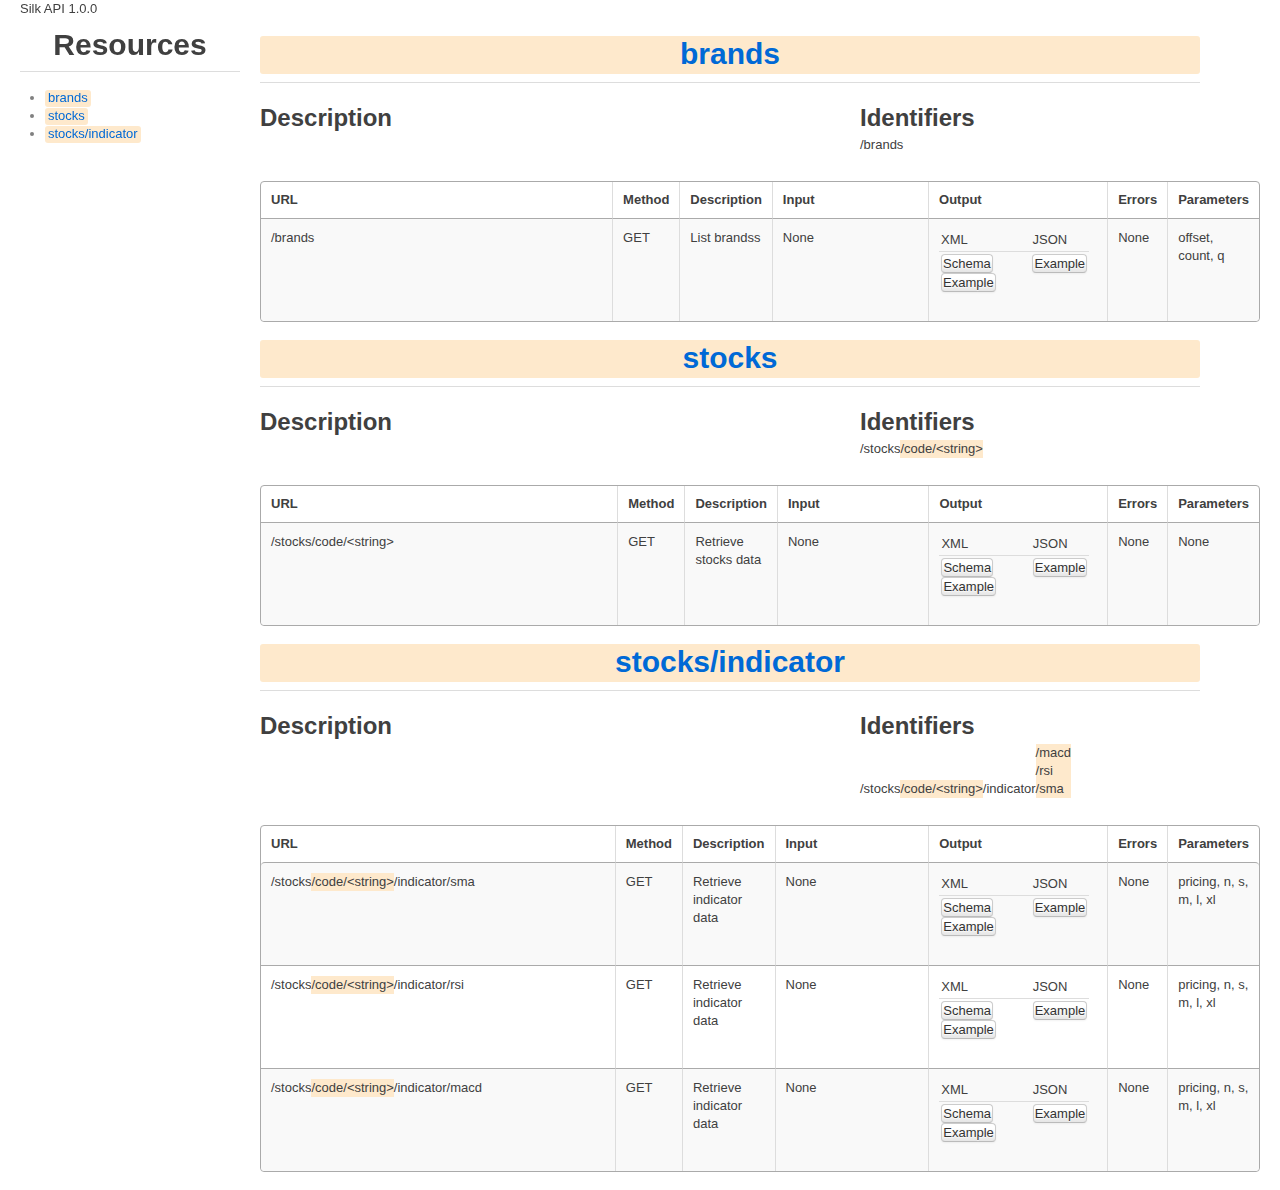
==== commit 11ff9c8b: "Change API" ====
--- a/public_html/docs/index.html
+++ b/public_html/docs/index.html
@@ -25,28 +25,43 @@
       <div class="content">
         
         <br/><br/>  
-        <section><a name="brands"></a><div class="row"><div class="span16 page-header resource-title"><h1><a class="resource-link" href="./brands">brands</a></h1></div></div><div class="row"><div class="span10"><h2>Description</h2><p></p></div><div class="span6"><h2>Identifiers</h2><p>/brands<span class="link-block">/like/&lt;string&gt;</span></p></div></div><br><table class="bordered-table resource-table"><thead><th class="URL">URL</th><th class="Method">Method</th><th class="Description">Description</th><th class="Input">Input</th><th class="Output">Output</th><th class="Errors">Errors</th><th class="Parameters">Parameters</th></thead><tbody><tr class="stripe-1 url-main-row"><td>/brands/like/&lt;string&gt;</td><td>GET</td><td>Retrieve brands data</td><td>None</td><td><table class="data-description"><tr><td>XML</td><td>JSON</td></tr><tr><td><div class="modal hide fade code" id="idv-17382029589188821"><div class="modal-header"><a href="#" class="close">x</a><h3>Schema</h3></div><div class="modal-body"><pre class="prettyprint lang-xml">&lt;complexType name=&#39;data&#39;&gt;
-  &lt;xs:element name=&#39;brands&#39;&gt;
+        <section><a name="brands"></a><div class="row"><div class="span16 page-header resource-title"><h1><a class="resource-link" href="public_html/brands">brands</a></h1></div></div><div class="row"><div class="span10"><h2>Description</h2><p></p></div><div class="span6"><h2>Identifiers</h2><p>/brands</p></div></div><br><table class="bordered-table resource-table"><thead><th class="URL">URL</th><th class="Method">Method</th><th class="Description">Description</th><th class="Input">Input</th><th class="Output">Output</th><th class="Errors">Errors</th><th class="Parameters">Parameters</th></thead><tbody><tr class="stripe-1 url-main-row"><td>/brands</td><td>GET</td><td>List brandss</td><td>None</td><td><table class="data-description"><tr><td>XML</td><td>JSON</td></tr><tr><td><div class="modal hide fade code" id="idv-4273754450946179118"><div class="modal-header"><a href="#" class="close">x</a><h3>Schema</h3></div><div class="modal-body"><pre class="prettyprint lang-xml">&lt;complexType name=&#39;data&#39;&gt;
+  &lt;xs:element name=&#39;list&#39;&gt;
     &lt;xs:complexType&gt;
-      &lt;xs:element name=&#39;item&#39; minOccurs=0&gt;
-        &lt;xs:complexType&gt;
-          &lt;xs:sequence&gt;
-            &lt;xs:element name=&#39;brandCode&#39; type=&#39;xs:string&#39;/&gt;
-            &lt;xs:element name=&#39;brandName&#39; type=&#39;xs:string&#39;/&gt;
-          &lt;/xs:sequence&gt;
-        &lt;/xs:complexType&gt;
-      &lt;/xs:element&gt;
+      &lt;xs:sequence&gt;
+        &lt;xs:element name=&#39;offset&#39; type=&#39;xs:string&#39;/&gt;
+        &lt;xs:element name=&#39;count&#39; type=&#39;xs:string&#39;/&gt;
+        &lt;xs:element name=&#39;items&#39;&gt;
+          &lt;xs:complexType&gt;
+            &lt;xs:element name=&#39;item&#39; minOccurs=0&gt;
+              &lt;xs:complexType&gt;
+                &lt;xs:sequence&gt;
+                  &lt;xs:element name=&#39;brandCode&#39; type=&#39;xs:string&#39;/&gt;
+                  &lt;xs:element name=&#39;brandName&#39; type=&#39;xs:string&#39;/&gt;
+                &lt;/xs:sequence&gt;
+              &lt;/xs:complexType&gt;
+            &lt;/xs:element&gt;
+          &lt;/xs:complexType&gt;
+        &lt;/xs:element&gt;
+      &lt;/xs:sequence&gt;
     &lt;/xs:complexType&gt;
   &lt;/xs:element&gt;
-&lt;/complexType&gt;</pre></div></div><button class="btn open-modal" data-controls-modal="idv-17382029589188821" data-backdrop="true" data-keyboard="true">Schema</button><div class="modal hide fade code" id="idv1299411366845305574"><div class="modal-header"><a href="#" class="close">x</a><h3>Example</h3></div><div class="modal-body"><pre class="prettyprint lang-xml">&lt;brands&gt;
-  &lt;item&gt;
-    &lt;brandCode&gt;string&lt;/brandCode&gt;
-    &lt;brandName&gt;string&lt;/brandName&gt;
-  &lt;/item&gt;
-&lt;/brands&gt;</pre></div></div><button class="btn open-modal" data-controls-modal="idv1299411366845305574" data-backdrop="true" data-keyboard="true">Example</button></td><td><div class="modal hide fade code" id="idv2847894658233079526"><div class="modal-header"><a href="#" class="close">x</a><h3>Example</h3></div><div class="modal-body"><pre class="prettyprint lang-js">[ { &quot;brandCode&quot;: &quot;value&quot;
-  , &quot;brandName&quot;: &quot;value&quot;
-  }
-]</pre></div></div><button class="btn open-modal" data-controls-modal="idv2847894658233079526" data-backdrop="true" data-keyboard="true">Example</button></td></tr></table></td><td>None</td><td>None</td></tr></tbody></table></section><section><a name="stocks"></a><div class="row"><div class="span16 page-header resource-title"><h1><a class="resource-link" href="./stocks">stocks</a></h1></div></div><div class="row"><div class="span10"><h2>Description</h2><p></p></div><div class="span6"><h2>Identifiers</h2><p>/stocks<span class="link-block">/code/&lt;string&gt;</span></p></div></div><br><table class="bordered-table resource-table"><thead><th class="URL">URL</th><th class="Method">Method</th><th class="Description">Description</th><th class="Input">Input</th><th class="Output">Output</th><th class="Errors">Errors</th><th class="Parameters">Parameters</th></thead><tbody><tr class="stripe-1 url-main-row"><td>/stocks/code/&lt;string&gt;</td><td>GET</td><td>Retrieve stocks data</td><td>None</td><td><table class="data-description"><tr><td>XML</td><td>JSON</td></tr><tr><td><div class="modal hide fade code" id="idv-7224430190326299577"><div class="modal-header"><a href="#" class="close">x</a><h3>Schema</h3></div><div class="modal-body"><pre class="prettyprint lang-xml">&lt;complexType name=&#39;data&#39;&gt;
+&lt;/complexType&gt;</pre></div></div><button class="btn open-modal" data-controls-modal="idv-4273754450946179118" data-backdrop="true" data-keyboard="true">Schema</button><div class="modal hide fade code" id="idv-5420544024645599711"><div class="modal-header"><a href="#" class="close">x</a><h3>Example</h3></div><div class="modal-body"><pre class="prettyprint lang-xml">&lt;list&gt;
+  &lt;offset&gt;string&lt;/offset&gt;
+  &lt;count&gt;string&lt;/count&gt;
+  &lt;items&gt;
+    &lt;item&gt;
+      &lt;brandCode&gt;string&lt;/brandCode&gt;
+      &lt;brandName&gt;string&lt;/brandName&gt;
+    &lt;/item&gt;
+  &lt;/items&gt;
+&lt;/list&gt;</pre></div></div><button class="btn open-modal" data-controls-modal="idv-5420544024645599711" data-backdrop="true" data-keyboard="true">Example</button></td><td><div class="modal hide fade code" id="idv7716137129173919832"><div class="modal-header"><a href="#" class="close">x</a><h3>Example</h3></div><div class="modal-body"><pre class="prettyprint lang-js">{ &quot;offset&quot;: 0
+, &quot;count&quot;: 0
+, &quot;items&quot;: [ { &quot;brandCode&quot;: &quot;value&quot;
+             , &quot;brandName&quot;: &quot;value&quot;
+             }
+           ]
+}</pre></div></div><button class="btn open-modal" data-controls-modal="idv7716137129173919832" data-backdrop="true" data-keyboard="true">Example</button></td></tr></table></td><td>None</td><td>offset, count, q</td></tr></tbody></table></section><section><a name="stocks"></a><div class="row"><div class="span16 page-header resource-title"><h1><a class="resource-link" href="public_html/stocks">stocks</a></h1></div></div><div class="row"><div class="span10"><h2>Description</h2><p></p></div><div class="span6"><h2>Identifiers</h2><p>/stocks<span class="link-block">/code/&lt;string&gt;</span></p></div></div><br><table class="bordered-table resource-table"><thead><th class="URL">URL</th><th class="Method">Method</th><th class="Description">Description</th><th class="Input">Input</th><th class="Output">Output</th><th class="Errors">Errors</th><th class="Parameters">Parameters</th></thead><tbody><tr class="stripe-1 url-main-row"><td>/stocks/code/&lt;string&gt;</td><td>GET</td><td>Retrieve stocks data</td><td>None</td><td><table class="data-description"><tr><td>XML</td><td>JSON</td></tr><tr><td><div class="modal hide fade code" id="idv-7224430190326299577"><div class="modal-header"><a href="#" class="close">x</a><h3>Schema</h3></div><div class="modal-body"><pre class="prettyprint lang-xml">&lt;complexType name=&#39;data&#39;&gt;
   &lt;xs:element name=&#39;stocks&#39;&gt;
     &lt;xs:complexType&gt;
       &lt;xs:sequence&gt;
@@ -145,7 +160,7 @@
               , &quot;high&quot;: 0
               }
             ]
-}</pre></div></div><button class="btn open-modal" data-controls-modal="idv5553006326508220437" data-backdrop="true" data-keyboard="true">Example</button></td></tr></table></td><td>None</td><td>None</td></tr></tbody></table></section><section><a name="stocks.indicator"></a><div class="row"><div class="span16 page-header resource-title"><h1><a class="resource-link" href="./stocks/indicator">stocks/indicator</a></h1></div></div><div class="row"><div class="span10"><h2>Description</h2><p></p></div><div class="span6"><h2>Identifiers</h2><p>/stocks<span class="link-block"><span class="link-block">/code/&lt;string&gt;</span></span>/indicator<span class="link-block">/macd<br>/rsi<br>/sma</span></p></div></div><br><table class="bordered-table resource-table"><thead><th class="URL">URL</th><th class="Method">Method</th><th class="Description">Description</th><th class="Input">Input</th><th class="Output">Output</th><th class="Errors">Errors</th><th class="Parameters">Parameters</th></thead><tbody><tr class="stripe-1 url-main-row"><td>/stocks<span class="link-block"><span class="link-block">/code/&lt;string&gt;</span></span>/indicator/sma</td><td>GET</td><td>Retrieve indicator data</td><td>None</td><td><table class="data-description"><tr><td>XML</td><td>JSON</td></tr><tr><td><div class="modal hide fade code" id="idv1949749567615027865"><div class="modal-header"><a href="#" class="close">x</a><h3>Schema</h3></div><div class="modal-body"><pre class="prettyprint lang-xml">&lt;complexType name=&#39;data&#39;&gt;
+}</pre></div></div><button class="btn open-modal" data-controls-modal="idv5553006326508220437" data-backdrop="true" data-keyboard="true">Example</button></td></tr></table></td><td>None</td><td>None</td></tr></tbody></table></section><section><a name="stocks.indicator"></a><div class="row"><div class="span16 page-header resource-title"><h1><a class="resource-link" href="public_html/stocks/indicator">stocks/indicator</a></h1></div></div><div class="row"><div class="span10"><h2>Description</h2><p></p></div><div class="span6"><h2>Identifiers</h2><p>/stocks<span class="link-block"><span class="link-block">/code/&lt;string&gt;</span></span>/indicator<span class="link-block">/macd<br>/rsi<br>/sma</span></p></div></div><br><table class="bordered-table resource-table"><thead><th class="URL">URL</th><th class="Method">Method</th><th class="Description">Description</th><th class="Input">Input</th><th class="Output">Output</th><th class="Errors">Errors</th><th class="Parameters">Parameters</th></thead><tbody><tr class="stripe-1 url-main-row"><td>/stocks<span class="link-block"><span class="link-block">/code/&lt;string&gt;</span></span>/indicator/sma</td><td>GET</td><td>Retrieve indicator data</td><td>None</td><td><table class="data-description"><tr><td>XML</td><td>JSON</td></tr><tr><td><div class="modal hide fade code" id="idv1949749567615027865"><div class="modal-header"><a href="#" class="close">x</a><h3>Schema</h3></div><div class="modal-body"><pre class="prettyprint lang-xml">&lt;complexType name=&#39;data&#39;&gt;
   &lt;xs:choice&gt;
     &lt;xs:element name=&#39;mono&#39;&gt;
       &lt;xs:complexType&gt;
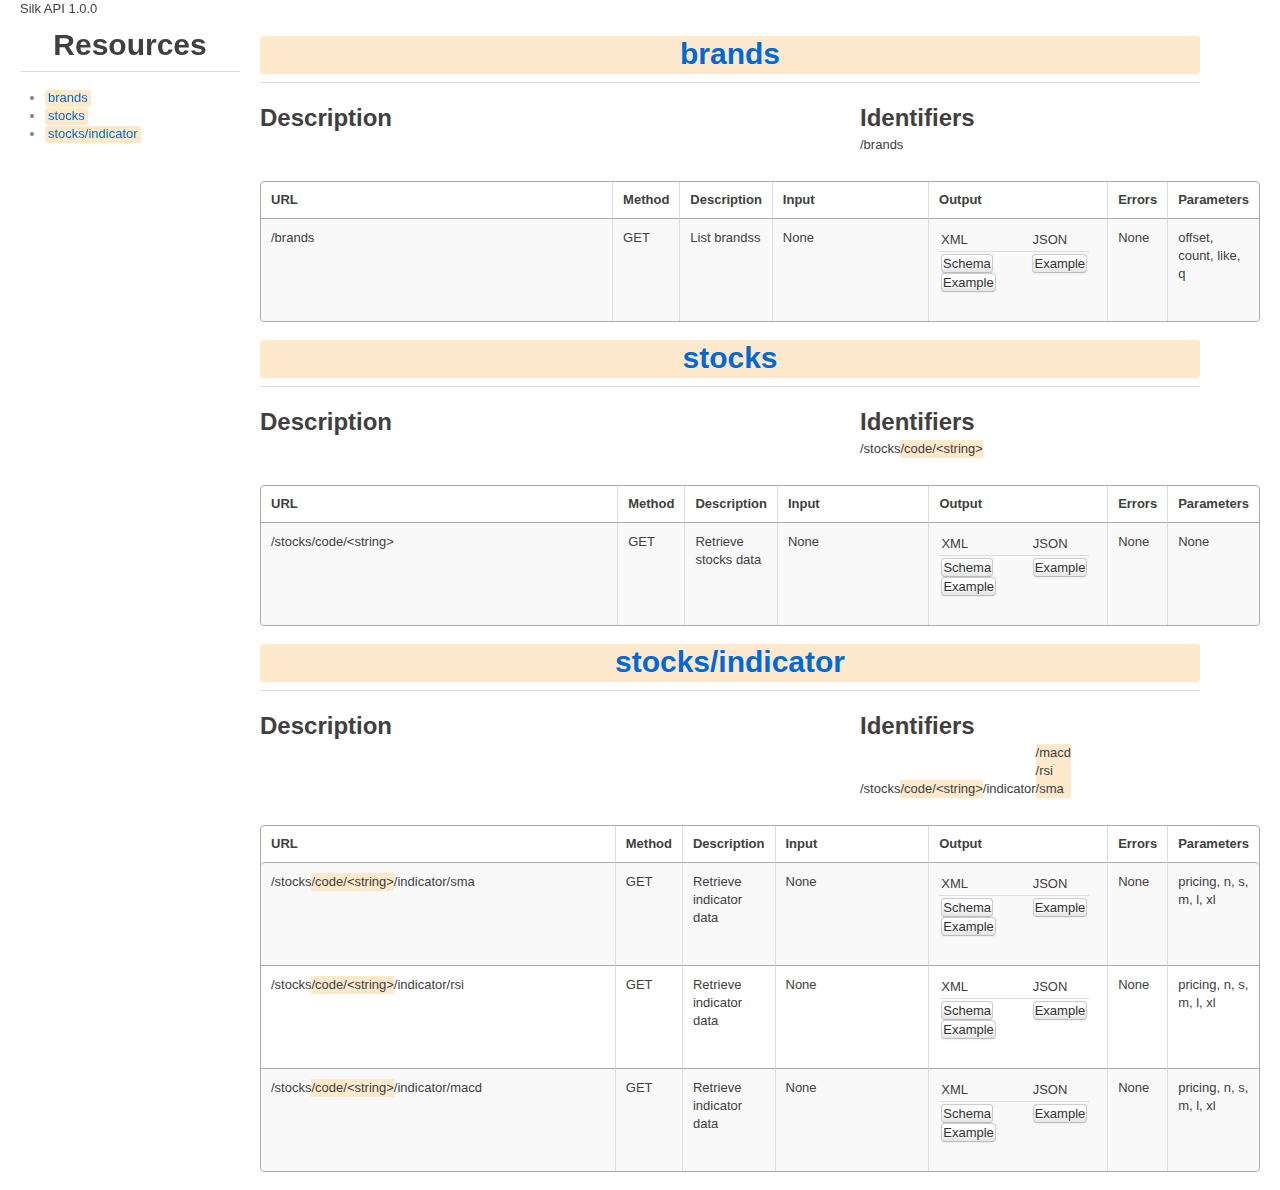
==== commit b6eeb082: "Define Like mode" ====
--- a/public_html/docs/index.html
+++ b/public_html/docs/index.html
@@ -25,7 +25,7 @@
       <div class="content">
         
         <br/><br/>  
-        <section><a name="brands"></a><div class="row"><div class="span16 page-header resource-title"><h1><a class="resource-link" href="public_html/brands">brands</a></h1></div></div><div class="row"><div class="span10"><h2>Description</h2><p></p></div><div class="span6"><h2>Identifiers</h2><p>/brands</p></div></div><br><table class="bordered-table resource-table"><thead><th class="URL">URL</th><th class="Method">Method</th><th class="Description">Description</th><th class="Input">Input</th><th class="Output">Output</th><th class="Errors">Errors</th><th class="Parameters">Parameters</th></thead><tbody><tr class="stripe-1 url-main-row"><td>/brands</td><td>GET</td><td>List brandss</td><td>None</td><td><table class="data-description"><tr><td>XML</td><td>JSON</td></tr><tr><td><div class="modal hide fade code" id="idv-4273754450946179118"><div class="modal-header"><a href="#" class="close">x</a><h3>Schema</h3></div><div class="modal-body"><pre class="prettyprint lang-xml">&lt;complexType name=&#39;data&#39;&gt;
+        <section><a name="brands"></a><div class="row"><div class="span16 page-header resource-title"><h1><a class="resource-link" href="./brands">brands</a></h1></div></div><div class="row"><div class="span10"><h2>Description</h2><p></p></div><div class="span6"><h2>Identifiers</h2><p>/brands</p></div></div><br><table class="bordered-table resource-table"><thead><th class="URL">URL</th><th class="Method">Method</th><th class="Description">Description</th><th class="Input">Input</th><th class="Output">Output</th><th class="Errors">Errors</th><th class="Parameters">Parameters</th></thead><tbody><tr class="stripe-1 url-main-row"><td>/brands</td><td>GET</td><td>List brandss</td><td>None</td><td><table class="data-description"><tr><td>XML</td><td>JSON</td></tr><tr><td><div class="modal hide fade code" id="idv-4273754450946179118"><div class="modal-header"><a href="#" class="close">x</a><h3>Schema</h3></div><div class="modal-body"><pre class="prettyprint lang-xml">&lt;complexType name=&#39;data&#39;&gt;
   &lt;xs:element name=&#39;list&#39;&gt;
     &lt;xs:complexType&gt;
       &lt;xs:sequence&gt;
@@ -61,7 +61,7 @@
              , &quot;brandName&quot;: &quot;value&quot;
              }
            ]
-}</pre></div></div><button class="btn open-modal" data-controls-modal="idv7716137129173919832" data-backdrop="true" data-keyboard="true">Example</button></td></tr></table></td><td>None</td><td>offset, count, q</td></tr></tbody></table></section><section><a name="stocks"></a><div class="row"><div class="span16 page-header resource-title"><h1><a class="resource-link" href="public_html/stocks">stocks</a></h1></div></div><div class="row"><div class="span10"><h2>Description</h2><p></p></div><div class="span6"><h2>Identifiers</h2><p>/stocks<span class="link-block">/code/&lt;string&gt;</span></p></div></div><br><table class="bordered-table resource-table"><thead><th class="URL">URL</th><th class="Method">Method</th><th class="Description">Description</th><th class="Input">Input</th><th class="Output">Output</th><th class="Errors">Errors</th><th class="Parameters">Parameters</th></thead><tbody><tr class="stripe-1 url-main-row"><td>/stocks/code/&lt;string&gt;</td><td>GET</td><td>Retrieve stocks data</td><td>None</td><td><table class="data-description"><tr><td>XML</td><td>JSON</td></tr><tr><td><div class="modal hide fade code" id="idv-7224430190326299577"><div class="modal-header"><a href="#" class="close">x</a><h3>Schema</h3></div><div class="modal-body"><pre class="prettyprint lang-xml">&lt;complexType name=&#39;data&#39;&gt;
+}</pre></div></div><button class="btn open-modal" data-controls-modal="idv7716137129173919832" data-backdrop="true" data-keyboard="true">Example</button></td></tr></table></td><td>None</td><td>offset, count, like, q</td></tr></tbody></table></section><section><a name="stocks"></a><div class="row"><div class="span16 page-header resource-title"><h1><a class="resource-link" href="./stocks">stocks</a></h1></div></div><div class="row"><div class="span10"><h2>Description</h2><p></p></div><div class="span6"><h2>Identifiers</h2><p>/stocks<span class="link-block">/code/&lt;string&gt;</span></p></div></div><br><table class="bordered-table resource-table"><thead><th class="URL">URL</th><th class="Method">Method</th><th class="Description">Description</th><th class="Input">Input</th><th class="Output">Output</th><th class="Errors">Errors</th><th class="Parameters">Parameters</th></thead><tbody><tr class="stripe-1 url-main-row"><td>/stocks/code/&lt;string&gt;</td><td>GET</td><td>Retrieve stocks data</td><td>None</td><td><table class="data-description"><tr><td>XML</td><td>JSON</td></tr><tr><td><div class="modal hide fade code" id="idv-7224430190326299577"><div class="modal-header"><a href="#" class="close">x</a><h3>Schema</h3></div><div class="modal-body"><pre class="prettyprint lang-xml">&lt;complexType name=&#39;data&#39;&gt;
   &lt;xs:element name=&#39;stocks&#39;&gt;
     &lt;xs:complexType&gt;
       &lt;xs:sequence&gt;
@@ -160,7 +160,7 @@
               , &quot;high&quot;: 0
               }
             ]
-}</pre></div></div><button class="btn open-modal" data-controls-modal="idv5553006326508220437" data-backdrop="true" data-keyboard="true">Example</button></td></tr></table></td><td>None</td><td>None</td></tr></tbody></table></section><section><a name="stocks.indicator"></a><div class="row"><div class="span16 page-header resource-title"><h1><a class="resource-link" href="public_html/stocks/indicator">stocks/indicator</a></h1></div></div><div class="row"><div class="span10"><h2>Description</h2><p></p></div><div class="span6"><h2>Identifiers</h2><p>/stocks<span class="link-block"><span class="link-block">/code/&lt;string&gt;</span></span>/indicator<span class="link-block">/macd<br>/rsi<br>/sma</span></p></div></div><br><table class="bordered-table resource-table"><thead><th class="URL">URL</th><th class="Method">Method</th><th class="Description">Description</th><th class="Input">Input</th><th class="Output">Output</th><th class="Errors">Errors</th><th class="Parameters">Parameters</th></thead><tbody><tr class="stripe-1 url-main-row"><td>/stocks<span class="link-block"><span class="link-block">/code/&lt;string&gt;</span></span>/indicator/sma</td><td>GET</td><td>Retrieve indicator data</td><td>None</td><td><table class="data-description"><tr><td>XML</td><td>JSON</td></tr><tr><td><div class="modal hide fade code" id="idv1949749567615027865"><div class="modal-header"><a href="#" class="close">x</a><h3>Schema</h3></div><div class="modal-body"><pre class="prettyprint lang-xml">&lt;complexType name=&#39;data&#39;&gt;
+}</pre></div></div><button class="btn open-modal" data-controls-modal="idv5553006326508220437" data-backdrop="true" data-keyboard="true">Example</button></td></tr></table></td><td>None</td><td>None</td></tr></tbody></table></section><section><a name="stocks.indicator"></a><div class="row"><div class="span16 page-header resource-title"><h1><a class="resource-link" href="./stocks/indicator">stocks/indicator</a></h1></div></div><div class="row"><div class="span10"><h2>Description</h2><p></p></div><div class="span6"><h2>Identifiers</h2><p>/stocks<span class="link-block"><span class="link-block">/code/&lt;string&gt;</span></span>/indicator<span class="link-block">/macd<br>/rsi<br>/sma</span></p></div></div><br><table class="bordered-table resource-table"><thead><th class="URL">URL</th><th class="Method">Method</th><th class="Description">Description</th><th class="Input">Input</th><th class="Output">Output</th><th class="Errors">Errors</th><th class="Parameters">Parameters</th></thead><tbody><tr class="stripe-1 url-main-row"><td>/stocks<span class="link-block"><span class="link-block">/code/&lt;string&gt;</span></span>/indicator/sma</td><td>GET</td><td>Retrieve indicator data</td><td>None</td><td><table class="data-description"><tr><td>XML</td><td>JSON</td></tr><tr><td><div class="modal hide fade code" id="idv1949749567615027865"><div class="modal-header"><a href="#" class="close">x</a><h3>Schema</h3></div><div class="modal-body"><pre class="prettyprint lang-xml">&lt;complexType name=&#39;data&#39;&gt;
   &lt;xs:choice&gt;
     &lt;xs:element name=&#39;mono&#39;&gt;
       &lt;xs:complexType&gt;
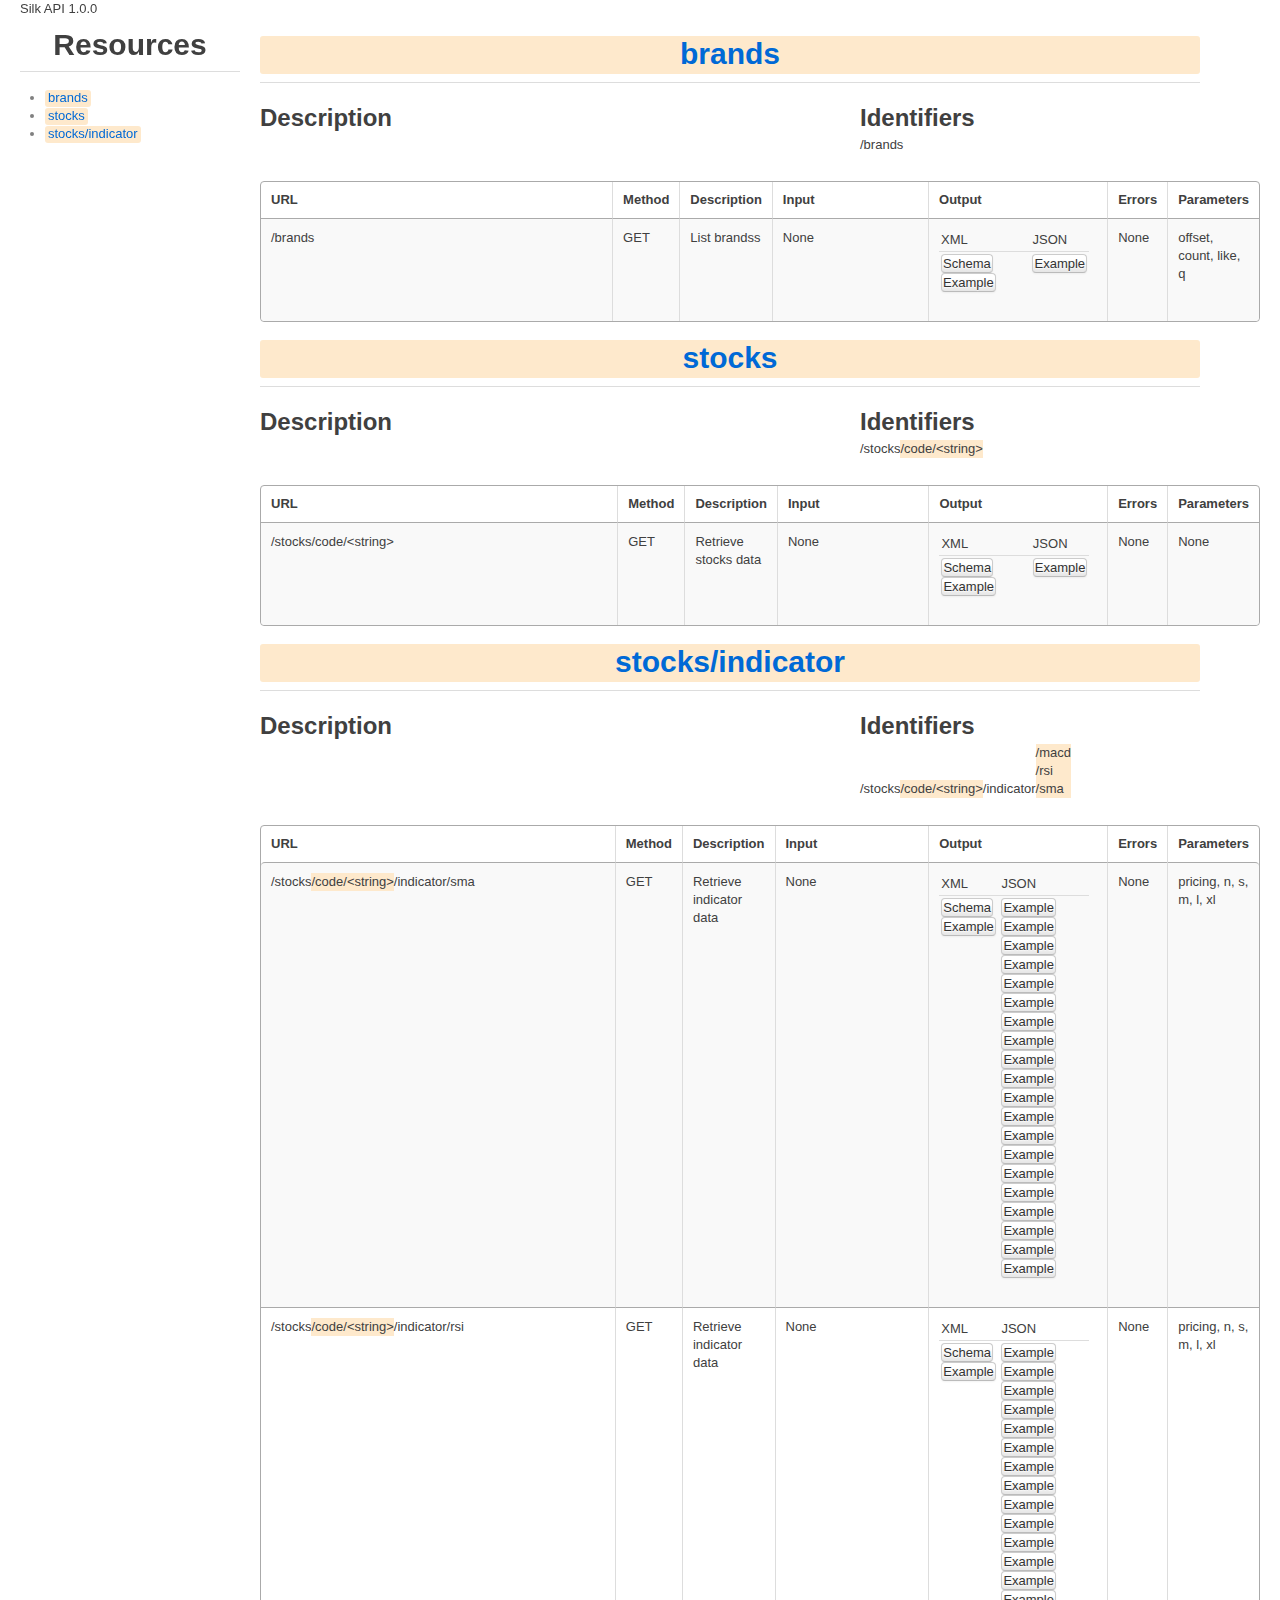
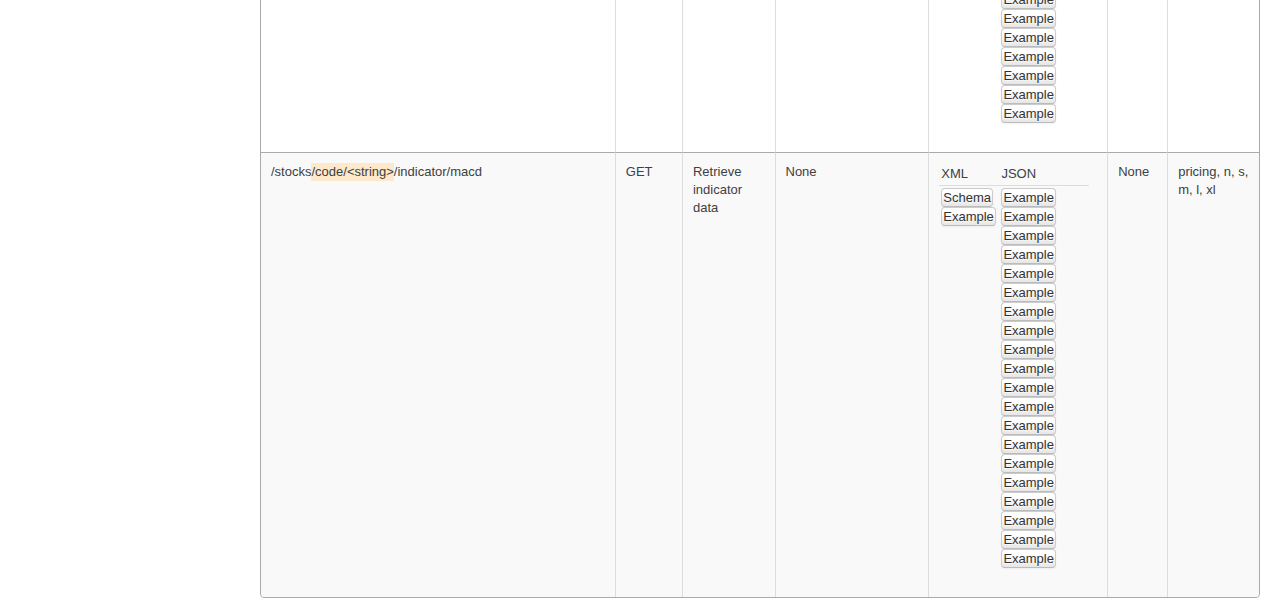
==== commit 068e0ec8: "Update docs and README" ====
--- a/public_html/docs/index.html
+++ b/public_html/docs/index.html
@@ -1,13 +1,13 @@
 <html>
   <head>
     <title>Silk API Documentation version 1.0.0</title>
-    <link rel="stylesheet" type="text/css" href="Docs/bootstrap.min.css">
-    <link rel="stylesheet" type="text/css" href="Docs/prettify.css">
-    <link rel="stylesheet" type="text/css" href="Docs/docs.css">
-    <script type="text/javascript" src="Docs/jquery-nightly.js"></script>
-    <script type="text/javascript" src="Docs/bootstrap-modal.js"></script>
-    <script type="text/javascript" src="Docs/prettify.js"></script>
-    <script type="text/javascript" src="Docs/docs.js"></script>
+    <link rel="stylesheet" type="text/css" href="./Docs/bootstrap.min.css">
+    <link rel="stylesheet" type="text/css" href="./Docs/prettify.css">
+    <link rel="stylesheet" type="text/css" href="./Docs/docs.css">
+    <script type="text/javascript" src="./Docs/jquery-nightly.js"></script>
+    <script type="text/javascript" src="./Docs/bootstrap-modal.js"></script>
+    <script type="text/javascript" src="./Docs/prettify.js"></script>
+    <script type="text/javascript" src="./Docs/docs.js"></script>
   </head>
   <body>
     <div class="container-fluid">
@@ -25,7 +25,7 @@
       <div class="content">
         
         <br/><br/>  
-        <section><a name="brands"></a><div class="row"><div class="span16 page-header resource-title"><h1><a class="resource-link" href="./brands">brands</a></h1></div></div><div class="row"><div class="span10"><h2>Description</h2><p></p></div><div class="span6"><h2>Identifiers</h2><p>/brands</p></div></div><br><table class="bordered-table resource-table"><thead><th class="URL">URL</th><th class="Method">Method</th><th class="Description">Description</th><th class="Input">Input</th><th class="Output">Output</th><th class="Errors">Errors</th><th class="Parameters">Parameters</th></thead><tbody><tr class="stripe-1 url-main-row"><td>/brands</td><td>GET</td><td>List brandss</td><td>None</td><td><table class="data-description"><tr><td>XML</td><td>JSON</td></tr><tr><td><div class="modal hide fade code" id="idv-4273754450946179118"><div class="modal-header"><a href="#" class="close">x</a><h3>Schema</h3></div><div class="modal-body"><pre class="prettyprint lang-xml">&lt;complexType name=&#39;data&#39;&gt;
+        <section><a name="brands"></a><div class="row"><div class="span16 page-header resource-title"><h1><a class="resource-link" href="./brands">brands</a></h1></div></div><div class="row"><div class="span10"><h2>Description</h2><p></p></div><div class="span6"><h2>Identifiers</h2><p>/brands</p></div></div><br><table class="bordered-table resource-table"><thead><th class="URL">URL</th><th class="Method">Method</th><th class="Description">Description</th><th class="Input">Input</th><th class="Output">Output</th><th class="Errors">Errors</th><th class="Parameters">Parameters</th></thead><tbody><tr class="stripe-1 url-main-row"><td>/brands</td><td>GET</td><td>List brandss</td><td>None</td><td><table class="data-description"><tr><td>XML</td><td>JSON</td></tr><tr><td><div class="modal hide fade code" id="idv-4273754450946179118"><div class="modal-header"><a href="#" class="close">x</a><h3>Schema</h3></div><div class="modal-body"><div style="overflow:auto; max-height:600px"><pre class="prettyprint lang-xml">&lt;complexType name=&#39;data&#39;&gt;
   &lt;xs:element name=&#39;list&#39;&gt;
     &lt;xs:complexType&gt;
       &lt;xs:sequence&gt;
@@ -46,7 +46,7 @@
       &lt;/xs:sequence&gt;
     &lt;/xs:complexType&gt;
   &lt;/xs:element&gt;
-&lt;/complexType&gt;</pre></div></div><button class="btn open-modal" data-controls-modal="idv-4273754450946179118" data-backdrop="true" data-keyboard="true">Schema</button><div class="modal hide fade code" id="idv-5420544024645599711"><div class="modal-header"><a href="#" class="close">x</a><h3>Example</h3></div><div class="modal-body"><pre class="prettyprint lang-xml">&lt;list&gt;
+&lt;/complexType&gt;</pre></div></div></div><button class="btn open-modal" data-controls-modal="idv-4273754450946179118" data-backdrop="true" data-keyboard="true">Schema</button><div class="modal hide fade code" id="idv-5420544024645599711"><div class="modal-header"><a href="#" class="close">x</a><h3>Example</h3></div><div class="modal-body"><div style="overflow:auto; max-height:600px"><pre class="prettyprint lang-xml">&lt;list&gt;
   &lt;offset&gt;string&lt;/offset&gt;
   &lt;count&gt;string&lt;/count&gt;
   &lt;items&gt;
@@ -55,13 +55,13 @@
       &lt;brandName&gt;string&lt;/brandName&gt;
     &lt;/item&gt;
   &lt;/items&gt;
-&lt;/list&gt;</pre></div></div><button class="btn open-modal" data-controls-modal="idv-5420544024645599711" data-backdrop="true" data-keyboard="true">Example</button></td><td><div class="modal hide fade code" id="idv7716137129173919832"><div class="modal-header"><a href="#" class="close">x</a><h3>Example</h3></div><div class="modal-body"><pre class="prettyprint lang-js">{ &quot;offset&quot;: 0
+&lt;/list&gt;</pre></div></div></div><button class="btn open-modal" data-controls-modal="idv-5420544024645599711" data-backdrop="true" data-keyboard="true">Example</button></td><td><div class="modal hide fade code" id="idv7716137129173919832"><div class="modal-header"><a href="#" class="close">x</a><h3>Example</h3></div><div class="modal-body"><div style="overflow:auto; max-height:600px"><pre class="prettyprint lang-js">{ &quot;offset&quot;: 0
 , &quot;count&quot;: 0
 , &quot;items&quot;: [ { &quot;brandCode&quot;: &quot;value&quot;
              , &quot;brandName&quot;: &quot;value&quot;
              }
            ]
-}</pre></div></div><button class="btn open-modal" data-controls-modal="idv7716137129173919832" data-backdrop="true" data-keyboard="true">Example</button></td></tr></table></td><td>None</td><td>offset, count, like, q</td></tr></tbody></table></section><section><a name="stocks"></a><div class="row"><div class="span16 page-header resource-title"><h1><a class="resource-link" href="./stocks">stocks</a></h1></div></div><div class="row"><div class="span10"><h2>Description</h2><p></p></div><div class="span6"><h2>Identifiers</h2><p>/stocks<span class="link-block">/code/&lt;string&gt;</span></p></div></div><br><table class="bordered-table resource-table"><thead><th class="URL">URL</th><th class="Method">Method</th><th class="Description">Description</th><th class="Input">Input</th><th class="Output">Output</th><th class="Errors">Errors</th><th class="Parameters">Parameters</th></thead><tbody><tr class="stripe-1 url-main-row"><td>/stocks/code/&lt;string&gt;</td><td>GET</td><td>Retrieve stocks data</td><td>None</td><td><table class="data-description"><tr><td>XML</td><td>JSON</td></tr><tr><td><div class="modal hide fade code" id="idv-7224430190326299577"><div class="modal-header"><a href="#" class="close">x</a><h3>Schema</h3></div><div class="modal-body"><pre class="prettyprint lang-xml">&lt;complexType name=&#39;data&#39;&gt;
+}</pre></div></div></div><button class="btn open-modal" data-controls-modal="idv7716137129173919832" data-backdrop="true" data-keyboard="true">Example</button></td></tr></table></td><td>None</td><td>offset, count, like, q</td></tr></tbody></table></section><section><a name="stocks"></a><div class="row"><div class="span16 page-header resource-title"><h1><a class="resource-link" href="./stocks">stocks</a></h1></div></div><div class="row"><div class="span10"><h2>Description</h2><p></p></div><div class="span6"><h2>Identifiers</h2><p>/stocks<span class="link-block">/code/&lt;string&gt;</span></p></div></div><br><table class="bordered-table resource-table"><thead><th class="URL">URL</th><th class="Method">Method</th><th class="Description">Description</th><th class="Input">Input</th><th class="Output">Output</th><th class="Errors">Errors</th><th class="Parameters">Parameters</th></thead><tbody><tr class="stripe-1 url-main-row"><td>/stocks/code/&lt;string&gt;</td><td>GET</td><td>Retrieve stocks data</td><td>None</td><td><table class="data-description"><tr><td>XML</td><td>JSON</td></tr><tr><td><div class="modal hide fade code" id="idv-7224430190326299577"><div class="modal-header"><a href="#" class="close">x</a><h3>Schema</h3></div><div class="modal-body"><div style="overflow:auto; max-height:600px"><pre class="prettyprint lang-xml">&lt;complexType name=&#39;data&#39;&gt;
   &lt;xs:element name=&#39;stocks&#39;&gt;
     &lt;xs:complexType&gt;
       &lt;xs:sequence&gt;
@@ -116,7 +116,7 @@
       &lt;/xs:sequence&gt;
     &lt;/xs:complexType&gt;
   &lt;/xs:element&gt;
-&lt;/complexType&gt;</pre></div></div><button class="btn open-modal" data-controls-modal="idv-7224430190326299577" data-backdrop="true" data-keyboard="true">Schema</button><div class="modal hide fade code" id="idv-5492738132484619133"><div class="modal-header"><a href="#" class="close">x</a><h3>Example</h3></div><div class="modal-body"><pre class="prettyprint lang-xml">&lt;stocks&gt;
+&lt;/complexType&gt;</pre></div></div></div><button class="btn open-modal" data-controls-modal="idv-7224430190326299577" data-backdrop="true" data-keyboard="true">Schema</button><div class="modal hide fade code" id="idv-5492738132484619133"><div class="modal-header"><a href="#" class="close">x</a><h3>Example</h3></div><div class="modal-body"><div style="overflow:auto; max-height:600px"><pre class="prettyprint lang-xml">&lt;stocks&gt;
   &lt;brand&gt;
     &lt;brand&gt;
       &lt;code&gt;string&lt;/code&gt;
@@ -145,7 +145,7 @@
       &lt;value&gt;string&lt;/value&gt;
     &lt;/item&gt;
   &lt;/prices&gt;
-&lt;/stocks&gt;</pre></div></div><button class="btn open-modal" data-controls-modal="idv-5492738132484619133" data-backdrop="true" data-keyboard="true">Example</button></td><td><div class="modal hide fade code" id="idv5553006326508220437"><div class="modal-header"><a href="#" class="close">x</a><h3>Example</h3></div><div class="modal-body"><pre class="prettyprint lang-js">{ &quot;brand&quot;: { &quot;lastupdated&quot;: &quot;value&quot;
+&lt;/stocks&gt;</pre></div></div></div><button class="btn open-modal" data-controls-modal="idv-5492738132484619133" data-backdrop="true" data-keyboard="true">Example</button></td><td><div class="modal hide fade code" id="idv5553006326508220437"><div class="modal-header"><a href="#" class="close">x</a><h3>Example</h3></div><div class="modal-body"><div style="overflow:auto; max-height:600px"><pre class="prettyprint lang-js">{ &quot;brand&quot;: { &quot;lastupdated&quot;: &quot;value&quot;
            , &quot;category&quot;: &quot;value&quot;
            , &quot;market&quot;: &quot;value&quot;
            , &quot;name&quot;: &quot;value&quot;
@@ -160,7 +160,7 @@
               , &quot;high&quot;: 0
               }
             ]
-}</pre></div></div><button class="btn open-modal" data-controls-modal="idv5553006326508220437" data-backdrop="true" data-keyboard="true">Example</button></td></tr></table></td><td>None</td><td>None</td></tr></tbody></table></section><section><a name="stocks.indicator"></a><div class="row"><div class="span16 page-header resource-title"><h1><a class="resource-link" href="./stocks/indicator">stocks/indicator</a></h1></div></div><div class="row"><div class="span10"><h2>Description</h2><p></p></div><div class="span6"><h2>Identifiers</h2><p>/stocks<span class="link-block"><span class="link-block">/code/&lt;string&gt;</span></span>/indicator<span class="link-block">/macd<br>/rsi<br>/sma</span></p></div></div><br><table class="bordered-table resource-table"><thead><th class="URL">URL</th><th class="Method">Method</th><th class="Description">Description</th><th class="Input">Input</th><th class="Output">Output</th><th class="Errors">Errors</th><th class="Parameters">Parameters</th></thead><tbody><tr class="stripe-1 url-main-row"><td>/stocks<span class="link-block"><span class="link-block">/code/&lt;string&gt;</span></span>/indicator/sma</td><td>GET</td><td>Retrieve indicator data</td><td>None</td><td><table class="data-description"><tr><td>XML</td><td>JSON</td></tr><tr><td><div class="modal hide fade code" id="idv1949749567615027865"><div class="modal-header"><a href="#" class="close">x</a><h3>Schema</h3></div><div class="modal-body"><pre class="prettyprint lang-xml">&lt;complexType name=&#39;data&#39;&gt;
+}</pre></div></div></div><button class="btn open-modal" data-controls-modal="idv5553006326508220437" data-backdrop="true" data-keyboard="true">Example</button></td></tr></table></td><td>None</td><td>None</td></tr></tbody></table></section><section><a name="stocks.indicator"></a><div class="row"><div class="span16 page-header resource-title"><h1><a class="resource-link" href="./stocks/indicator">stocks/indicator</a></h1></div></div><div class="row"><div class="span10"><h2>Description</h2><p></p></div><div class="span6"><h2>Identifiers</h2><p>/stocks<span class="link-block"><span class="link-block">/code/&lt;string&gt;</span></span>/indicator<span class="link-block">/macd<br>/rsi<br>/sma</span></p></div></div><br><table class="bordered-table resource-table"><thead><th class="URL">URL</th><th class="Method">Method</th><th class="Description">Description</th><th class="Input">Input</th><th class="Output">Output</th><th class="Errors">Errors</th><th class="Parameters">Parameters</th></thead><tbody><tr class="stripe-1 url-main-row"><td>/stocks<span class="link-block"><span class="link-block">/code/&lt;string&gt;</span></span>/indicator/sma</td><td>GET</td><td>Retrieve indicator data</td><td>None</td><td><table class="data-description"><tr><td>XML</td><td>JSON</td></tr><tr><td><div class="modal hide fade code" id="idv1949749567615027865"><div class="modal-header"><a href="#" class="close">x</a><h3>Schema</h3></div><div class="modal-body"><div style="overflow:auto; max-height:600px"><pre class="prettyprint lang-xml">&lt;complexType name=&#39;data&#39;&gt;
   &lt;xs:choice&gt;
     &lt;xs:element name=&#39;mono&#39;&gt;
       &lt;xs:complexType&gt;
@@ -833,7 +833,7 @@
       &lt;/xs:complexType&gt;
     &lt;/xs:element&gt;
   &lt;/xs:choice&gt;
-&lt;/complexType&gt;</pre></div></div><button class="btn open-modal" data-controls-modal="idv1949749567615027865" data-backdrop="true" data-keyboard="true">Schema</button><div class="modal hide fade code" id="idv3333422170513750394"><div class="modal-header"><a href="#" class="close">x</a><h3>Example</h3></div><div class="modal-body"><pre class="prettyprint lang-xml">&lt;mono&gt;
+&lt;/complexType&gt;</pre></div></div></div><button class="btn open-modal" data-controls-modal="idv1949749567615027865" data-backdrop="true" data-keyboard="true">Schema</button><div class="modal hide fade code" id="idv3333422170513750394"><div class="modal-header"><a href="#" class="close">x</a><h3>Example</h3></div><div class="modal-body"><div style="overflow:auto; max-height:600px"><pre class="prettyprint lang-xml">&lt;mono&gt;
   &lt;meta&gt;
     &lt;metaInfo&gt;
       &lt;indicator&gt;
@@ -867,7 +867,7 @@
       &lt;/ticks&gt;
     &lt;/timeline&gt;
   &lt;/tl1&gt;
-&lt;/mono&gt;</pre></div></div><button class="btn open-modal" data-controls-modal="idv3333422170513750394" data-backdrop="true" data-keyboard="true">Example</button></td><td><div class="modal hide fade code" id="idv-3615196290334358342"><div class="modal-header"><a href="#" class="close">x</a><h3>Example</h3></div><div class="modal-body"><pre class="prettyprint lang-js">{ &quot;mono&quot;: { &quot;meta&quot;: { &quot;terms&quot;: { &quot;l&quot;: 0
+&lt;/mono&gt;</pre></div></div></div><button class="btn open-modal" data-controls-modal="idv3333422170513750394" data-backdrop="true" data-keyboard="true">Example</button></td><td><div class="modal hide fade code" id="idv-3615196290334358342"><div class="modal-header"><a href="#" class="close">x</a><h3>Example</h3></div><div class="modal-body"><div style="overflow:auto; max-height:600px"><pre class="prettyprint lang-js">{ &quot;mono&quot;: { &quot;meta&quot;: { &quot;terms&quot;: { &quot;l&quot;: 0
                                , &quot;m&quot;: 0
                                , &quot;n&quot;: 0
                                , &quot;xl&quot;: 0
@@ -882,7 +882,492 @@
                               ]
                    }
           }
-}</pre></div></div><button class="btn open-modal" data-controls-modal="idv-3615196290334358342" data-backdrop="true" data-keyboard="true">Example</button></td></tr></table></td><td>None</td><td>pricing, n, s, m, l, xl</td></tr><tr class="stripe-0 url-main-row"><td>/stocks<span class="link-block"><span class="link-block">/code/&lt;string&gt;</span></span>/indicator/rsi</td><td>GET</td><td>Retrieve indicator data</td><td>None</td><td><table class="data-description"><tr><td>XML</td><td>JSON</td></tr><tr><td><div class="modal hide fade code" id="idv1949749567615027865"><div class="modal-header"><a href="#" class="close">x</a><h3>Schema</h3></div><div class="modal-body"><pre class="prettyprint lang-xml">&lt;complexType name=&#39;data&#39;&gt;
+}</pre></div></div></div><button class="btn open-modal" data-controls-modal="idv-3615196290334358342" data-backdrop="true" data-keyboard="true">Example</button><div class="modal hide fade code" id="idv-5038073630484128751"><div class="modal-header"><a href="#" class="close">x</a><h3>Example</h3></div><div class="modal-body"><div style="overflow:auto; max-height:600px"><pre class="prettyprint lang-js">{ &quot;mono&quot;: { &quot;meta&quot;: { &quot;terms&quot;: { &quot;l&quot;: 0
+                               , &quot;m&quot;: 0
+                               , &quot;n&quot;: 0
+                               , &quot;xl&quot;: 0
+                               , &quot;s&quot;: 0
+                               }
+                    , &quot;pricing&quot;: &quot;high&quot;
+                    , &quot;indicator&quot;: &quot;rSI&quot;
+                    }
+          , &quot;tl1&quot;: { &quot;ticks&quot;: [ { &quot;k&quot;: &quot;value&quot;
+                                , &quot;v&quot;: 0
+                                }
+                              ]
+                   }
+          }
+}</pre></div></div></div><button class="btn open-modal" data-controls-modal="idv-5038073630484128751" data-backdrop="true" data-keyboard="true">Example</button><div class="modal hide fade code" id="idv-6599066848002822848"><div class="modal-header"><a href="#" class="close">x</a><h3>Example</h3></div><div class="modal-body"><div style="overflow:auto; max-height:600px"><pre class="prettyprint lang-js">{ &quot;mono&quot;: { &quot;meta&quot;: { &quot;terms&quot;: { &quot;l&quot;: 0
+                               , &quot;m&quot;: 0
+                               , &quot;n&quot;: 0
+                               , &quot;xl&quot;: 0
+                               , &quot;s&quot;: 0
+                               }
+                    , &quot;pricing&quot;: &quot;low&quot;
+                    , &quot;indicator&quot;: &quot;mACD&quot;
+                    }
+          , &quot;tl1&quot;: { &quot;ticks&quot;: [ { &quot;k&quot;: &quot;value&quot;
+                                , &quot;v&quot;: 0
+                                }
+                              ]
+                   }
+          }
+}</pre></div></div></div><button class="btn open-modal" data-controls-modal="idv-6599066848002822848" data-backdrop="true" data-keyboard="true">Example</button><div class="modal hide fade code" id="idv1704634642055802649"><div class="modal-header"><a href="#" class="close">x</a><h3>Example</h3></div><div class="modal-body"><div style="overflow:auto; max-height:600px"><pre class="prettyprint lang-js">{ &quot;mono&quot;: { &quot;meta&quot;: { &quot;terms&quot;: { &quot;l&quot;: 0
+                               , &quot;m&quot;: 0
+                               , &quot;n&quot;: 0
+                               , &quot;xl&quot;: 0
+                               , &quot;s&quot;: 0
+                               }
+                    , &quot;pricing&quot;: &quot;closing&quot;
+                    , &quot;indicator&quot;: &quot;sMA&quot;
+                    }
+          , &quot;tl1&quot;: { &quot;ticks&quot;: [ { &quot;k&quot;: &quot;value&quot;
+                                , &quot;v&quot;: 0
+                                }
+                              ]
+                   }
+          }
+}</pre></div></div></div><button class="btn open-modal" data-controls-modal="idv1704634642055802649" data-backdrop="true" data-keyboard="true">Example</button><div class="modal hide fade code" id="idv-5216919646097906492"><div class="modal-header"><a href="#" class="close">x</a><h3>Example</h3></div><div class="modal-body"><div style="overflow:auto; max-height:600px"><pre class="prettyprint lang-js">{ &quot;di&quot;: { &quot;tl2&quot;: { &quot;ticks&quot;: [ { &quot;k&quot;: &quot;value&quot;
+                              , &quot;v&quot;: 0
+                              }
+                            ]
+                 }
+        , &quot;meta&quot;: { &quot;terms&quot;: { &quot;l&quot;: 0
+                             , &quot;m&quot;: 0
+                             , &quot;n&quot;: 0
+                             , &quot;xl&quot;: 0
+                             , &quot;s&quot;: 0
+                             }
+                  , &quot;pricing&quot;: &quot;opening&quot;
+                  , &quot;indicator&quot;: &quot;sMA&quot;
+                  }
+        , &quot;tl1&quot;: { &quot;ticks&quot;: [ { &quot;k&quot;: &quot;value&quot;
+                              , &quot;v&quot;: 0
+                              }
+                            ]
+                 }
+        }
+}</pre></div></div></div><button class="btn open-modal" data-controls-modal="idv-5216919646097906492" data-backdrop="true" data-keyboard="true">Example</button><div class="modal hide fade code" id="idv-8442845425804385817"><div class="modal-header"><a href="#" class="close">x</a><h3>Example</h3></div><div class="modal-body"><div style="overflow:auto; max-height:600px"><pre class="prettyprint lang-js">{ &quot;di&quot;: { &quot;tl2&quot;: { &quot;ticks&quot;: [ { &quot;k&quot;: &quot;value&quot;
+                              , &quot;v&quot;: 0
+                              }
+                            ]
+                 }
+        , &quot;meta&quot;: { &quot;terms&quot;: { &quot;l&quot;: 0
+                             , &quot;m&quot;: 0
+                             , &quot;n&quot;: 0
+                             , &quot;xl&quot;: 0
+                             , &quot;s&quot;: 0
+                             }
+                  , &quot;pricing&quot;: &quot;high&quot;
+                  , &quot;indicator&quot;: &quot;rSI&quot;
+                  }
+        , &quot;tl1&quot;: { &quot;ticks&quot;: [ { &quot;k&quot;: &quot;value&quot;
+                              , &quot;v&quot;: 0
+                              }
+                            ]
+                 }
+        }
+}</pre></div></div></div><button class="btn open-modal" data-controls-modal="idv-8442845425804385817" data-backdrop="true" data-keyboard="true">Example</button><div class="modal hide fade code" id="idv-2964949032425029410"><div class="modal-header"><a href="#" class="close">x</a><h3>Example</h3></div><div class="modal-body"><div style="overflow:auto; max-height:600px"><pre class="prettyprint lang-js">{ &quot;di&quot;: { &quot;tl2&quot;: { &quot;ticks&quot;: [ { &quot;k&quot;: &quot;value&quot;
+                              , &quot;v&quot;: 0
+                              }
+                            ]
+                 }
+        , &quot;meta&quot;: { &quot;terms&quot;: { &quot;l&quot;: 0
+                             , &quot;m&quot;: 0
+                             , &quot;n&quot;: 0
+                             , &quot;xl&quot;: 0
+                             , &quot;s&quot;: 0
+                             }
+                  , &quot;pricing&quot;: &quot;low&quot;
+                  , &quot;indicator&quot;: &quot;mACD&quot;
+                  }
+        , &quot;tl1&quot;: { &quot;ticks&quot;: [ { &quot;k&quot;: &quot;value&quot;
+                              , &quot;v&quot;: 0
+                              }
+                            ]
+                 }
+        }
+}</pre></div></div></div><button class="btn open-modal" data-controls-modal="idv-2964949032425029410" data-backdrop="true" data-keyboard="true">Example</button><div class="modal hide fade code" id="idv6443202775239476103"><div class="modal-header"><a href="#" class="close">x</a><h3>Example</h3></div><div class="modal-body"><div style="overflow:auto; max-height:600px"><pre class="prettyprint lang-js">{ &quot;di&quot;: { &quot;tl2&quot;: { &quot;ticks&quot;: [ { &quot;k&quot;: &quot;value&quot;
+                              , &quot;v&quot;: 0
+                              }
+                            ]
+                 }
+        , &quot;meta&quot;: { &quot;terms&quot;: { &quot;l&quot;: 0
+                             , &quot;m&quot;: 0
+                             , &quot;n&quot;: 0
+                             , &quot;xl&quot;: 0
+                             , &quot;s&quot;: 0
+                             }
+                  , &quot;pricing&quot;: &quot;closing&quot;
+                  , &quot;indicator&quot;: &quot;sMA&quot;
+                  }
+        , &quot;tl1&quot;: { &quot;ticks&quot;: [ { &quot;k&quot;: &quot;value&quot;
+                              , &quot;v&quot;: 0
+                              }
+                            ]
+                 }
+        }
+}</pre></div></div></div><button class="btn open-modal" data-controls-modal="idv6443202775239476103" data-backdrop="true" data-keyboard="true">Example</button><div class="modal hide fade code" id="idv2961926285723318079"><div class="modal-header"><a href="#" class="close">x</a><h3>Example</h3></div><div class="modal-body"><div style="overflow:auto; max-height:600px"><pre class="prettyprint lang-js">{ &quot;tri&quot;: { &quot;tl2&quot;: { &quot;ticks&quot;: [ { &quot;k&quot;: &quot;value&quot;
+                               , &quot;v&quot;: 0
+                               }
+                             ]
+                  }
+         , &quot;tl3&quot;: { &quot;ticks&quot;: [ { &quot;k&quot;: &quot;value&quot;
+                               , &quot;v&quot;: 0
+                               }
+                             ]
+                  }
+         , &quot;meta&quot;: { &quot;terms&quot;: { &quot;l&quot;: 0
+                              , &quot;m&quot;: 0
+                              , &quot;n&quot;: 0
+                              , &quot;xl&quot;: 0
+                              , &quot;s&quot;: 0
+                              }
+                   , &quot;pricing&quot;: &quot;opening&quot;
+                   , &quot;indicator&quot;: &quot;sMA&quot;
+                   }
+         , &quot;tl1&quot;: { &quot;ticks&quot;: [ { &quot;k&quot;: &quot;value&quot;
+                               , &quot;v&quot;: 0
+                               }
+                             ]
+                  }
+         }
+}</pre></div></div></div><button class="btn open-modal" data-controls-modal="idv2961926285723318079" data-backdrop="true" data-keyboard="true">Example</button><div class="modal hide fade code" id="idv-2325000885516792024"><div class="modal-header"><a href="#" class="close">x</a><h3>Example</h3></div><div class="modal-body"><div style="overflow:auto; max-height:600px"><pre class="prettyprint lang-js">{ &quot;tri&quot;: { &quot;tl2&quot;: { &quot;ticks&quot;: [ { &quot;k&quot;: &quot;value&quot;
+                               , &quot;v&quot;: 0
+                               }
+                             ]
+                  }
+         , &quot;tl3&quot;: { &quot;ticks&quot;: [ { &quot;k&quot;: &quot;value&quot;
+                               , &quot;v&quot;: 0
+                               }
+                             ]
+                  }
+         , &quot;meta&quot;: { &quot;terms&quot;: { &quot;l&quot;: 0
+                              , &quot;m&quot;: 0
+                              , &quot;n&quot;: 0
+                              , &quot;xl&quot;: 0
+                              , &quot;s&quot;: 0
+                              }
+                   , &quot;pricing&quot;: &quot;high&quot;
+                   , &quot;indicator&quot;: &quot;rSI&quot;
+                   }
+         , &quot;tl1&quot;: { &quot;ticks&quot;: [ { &quot;k&quot;: &quot;value&quot;
+                               , &quot;v&quot;: 0
+                               }
+                             ]
+                  }
+         }
+}</pre></div></div></div><button class="btn open-modal" data-controls-modal="idv-2325000885516792024" data-backdrop="true" data-keyboard="true">Example</button><div class="modal hide fade code" id="idv4132832198929353999"><div class="modal-header"><a href="#" class="close">x</a><h3>Example</h3></div><div class="modal-body"><div style="overflow:auto; max-height:600px"><pre class="prettyprint lang-js">{ &quot;tri&quot;: { &quot;tl2&quot;: { &quot;ticks&quot;: [ { &quot;k&quot;: &quot;value&quot;
+                               , &quot;v&quot;: 0
+                               }
+                             ]
+                  }
+         , &quot;tl3&quot;: { &quot;ticks&quot;: [ { &quot;k&quot;: &quot;value&quot;
+                               , &quot;v&quot;: 0
+                               }
+                             ]
+                  }
+         , &quot;meta&quot;: { &quot;terms&quot;: { &quot;l&quot;: 0
+                              , &quot;m&quot;: 0
+                              , &quot;n&quot;: 0
+                              , &quot;xl&quot;: 0
+                              , &quot;s&quot;: 0
+                              }
+                   , &quot;pricing&quot;: &quot;low&quot;
+                   , &quot;indicator&quot;: &quot;mACD&quot;
+                   }
+         , &quot;tl1&quot;: { &quot;ticks&quot;: [ { &quot;k&quot;: &quot;value&quot;
+                               , &quot;v&quot;: 0
+                               }
+                             ]
+                  }
+         }
+}</pre></div></div></div><button class="btn open-modal" data-controls-modal="idv4132832198929353999" data-backdrop="true" data-keyboard="true">Example</button><div class="modal hide fade code" id="idv1628862566980704580"><div class="modal-header"><a href="#" class="close">x</a><h3>Example</h3></div><div class="modal-body"><div style="overflow:auto; max-height:600px"><pre class="prettyprint lang-js">{ &quot;tri&quot;: { &quot;tl2&quot;: { &quot;ticks&quot;: [ { &quot;k&quot;: &quot;value&quot;
+                               , &quot;v&quot;: 0
+                               }
+                             ]
+                  }
+         , &quot;tl3&quot;: { &quot;ticks&quot;: [ { &quot;k&quot;: &quot;value&quot;
+                               , &quot;v&quot;: 0
+                               }
+                             ]
+                  }
+         , &quot;meta&quot;: { &quot;terms&quot;: { &quot;l&quot;: 0
+                              , &quot;m&quot;: 0
+                              , &quot;n&quot;: 0
+                              , &quot;xl&quot;: 0
+                              , &quot;s&quot;: 0
+                              }
+                   , &quot;pricing&quot;: &quot;closing&quot;
+                   , &quot;indicator&quot;: &quot;sMA&quot;
+                   }
+         , &quot;tl1&quot;: { &quot;ticks&quot;: [ { &quot;k&quot;: &quot;value&quot;
+                               , &quot;v&quot;: 0
+                               }
+                             ]
+                  }
+         }
+}</pre></div></div></div><button class="btn open-modal" data-controls-modal="idv1628862566980704580" data-backdrop="true" data-keyboard="true">Example</button><div class="modal hide fade code" id="idv148852105402485286"><div class="modal-header"><a href="#" class="close">x</a><h3>Example</h3></div><div class="modal-body"><div style="overflow:auto; max-height:600px"><pre class="prettyprint lang-js">{ &quot;tetra&quot;: { &quot;tl4&quot;: { &quot;ticks&quot;: [ { &quot;k&quot;: &quot;value&quot;
+                                 , &quot;v&quot;: 0
+                                 }
+                               ]
+                    }
+           , &quot;tl2&quot;: { &quot;ticks&quot;: [ { &quot;k&quot;: &quot;value&quot;
+                                 , &quot;v&quot;: 0
+                                 }
+                               ]
+                    }
+           , &quot;tl3&quot;: { &quot;ticks&quot;: [ { &quot;k&quot;: &quot;value&quot;
+                                 , &quot;v&quot;: 0
+                                 }
+                               ]
+                    }
+           , &quot;meta&quot;: { &quot;terms&quot;: { &quot;l&quot;: 0
+                                , &quot;m&quot;: 0
+                                , &quot;n&quot;: 0
+                                , &quot;xl&quot;: 0
+                                , &quot;s&quot;: 0
+                                }
+                     , &quot;pricing&quot;: &quot;opening&quot;
+                     , &quot;indicator&quot;: &quot;sMA&quot;
+                     }
+           , &quot;tl1&quot;: { &quot;ticks&quot;: [ { &quot;k&quot;: &quot;value&quot;
+                                 , &quot;v&quot;: 0
+                                 }
+                               ]
+                    }
+           }
+}</pre></div></div></div><button class="btn open-modal" data-controls-modal="idv148852105402485286" data-backdrop="true" data-keyboard="true">Example</button><div class="modal hide fade code" id="idv-8796335576914573421"><div class="modal-header"><a href="#" class="close">x</a><h3>Example</h3></div><div class="modal-body"><div style="overflow:auto; max-height:600px"><pre class="prettyprint lang-js">{ &quot;tetra&quot;: { &quot;tl4&quot;: { &quot;ticks&quot;: [ { &quot;k&quot;: &quot;value&quot;
+                                 , &quot;v&quot;: 0
+                                 }
+                               ]
+                    }
+           , &quot;tl2&quot;: { &quot;ticks&quot;: [ { &quot;k&quot;: &quot;value&quot;
+                                 , &quot;v&quot;: 0
+                                 }
+                               ]
+                    }
+           , &quot;tl3&quot;: { &quot;ticks&quot;: [ { &quot;k&quot;: &quot;value&quot;
+                                 , &quot;v&quot;: 0
+                                 }
+                               ]
+                    }
+           , &quot;meta&quot;: { &quot;terms&quot;: { &quot;l&quot;: 0
+                                , &quot;m&quot;: 0
+                                , &quot;n&quot;: 0
+                                , &quot;xl&quot;: 0
+                                , &quot;s&quot;: 0
+                                }
+                     , &quot;pricing&quot;: &quot;high&quot;
+                     , &quot;indicator&quot;: &quot;rSI&quot;
+                     }
+           , &quot;tl1&quot;: { &quot;ticks&quot;: [ { &quot;k&quot;: &quot;value&quot;
+                                 , &quot;v&quot;: 0
+                                 }
+                               ]
+                    }
+           }
+}</pre></div></div></div><button class="btn open-modal" data-controls-modal="idv-8796335576914573421" data-backdrop="true" data-keyboard="true">Example</button><div class="modal hide fade code" id="idv7397595405675425492"><div class="modal-header"><a href="#" class="close">x</a><h3>Example</h3></div><div class="modal-body"><div style="overflow:auto; max-height:600px"><pre class="prettyprint lang-js">{ &quot;tetra&quot;: { &quot;tl4&quot;: { &quot;ticks&quot;: [ { &quot;k&quot;: &quot;value&quot;
+                                 , &quot;v&quot;: 0
+                                 }
+                               ]
+                    }
+           , &quot;tl2&quot;: { &quot;ticks&quot;: [ { &quot;k&quot;: &quot;value&quot;
+                                 , &quot;v&quot;: 0
+                                 }
+                               ]
+                    }
+           , &quot;tl3&quot;: { &quot;ticks&quot;: [ { &quot;k&quot;: &quot;value&quot;
+                                 , &quot;v&quot;: 0
+                                 }
+                               ]
+                    }
+           , &quot;meta&quot;: { &quot;terms&quot;: { &quot;l&quot;: 0
+                                , &quot;m&quot;: 0
+                                , &quot;n&quot;: 0
+                                , &quot;xl&quot;: 0
+                                , &quot;s&quot;: 0
+                                }
+                     , &quot;pricing&quot;: &quot;low&quot;
+                     , &quot;indicator&quot;: &quot;mACD&quot;
+                     }
+           , &quot;tl1&quot;: { &quot;ticks&quot;: [ { &quot;k&quot;: &quot;value&quot;
+                                 , &quot;v&quot;: 0
+                                 }
+                               ]
+                    }
+           }
+}</pre></div></div></div><button class="btn open-modal" data-controls-modal="idv7397595405675425492" data-backdrop="true" data-keyboard="true">Example</button><div class="modal hide fade code" id="idv3914868882979379609"><div class="modal-header"><a href="#" class="close">x</a><h3>Example</h3></div><div class="modal-body"><div style="overflow:auto; max-height:600px"><pre class="prettyprint lang-js">{ &quot;tetra&quot;: { &quot;tl4&quot;: { &quot;ticks&quot;: [ { &quot;k&quot;: &quot;value&quot;
+                                 , &quot;v&quot;: 0
+                                 }
+                               ]
+                    }
+           , &quot;tl2&quot;: { &quot;ticks&quot;: [ { &quot;k&quot;: &quot;value&quot;
+                                 , &quot;v&quot;: 0
+                                 }
+                               ]
+                    }
+           , &quot;tl3&quot;: { &quot;ticks&quot;: [ { &quot;k&quot;: &quot;value&quot;
+                                 , &quot;v&quot;: 0
+                                 }
+                               ]
+                    }
+           , &quot;meta&quot;: { &quot;terms&quot;: { &quot;l&quot;: 0
+                                , &quot;m&quot;: 0
+                                , &quot;n&quot;: 0
+                                , &quot;xl&quot;: 0
+                                , &quot;s&quot;: 0
+                                }
+                     , &quot;pricing&quot;: &quot;closing&quot;
+                     , &quot;indicator&quot;: &quot;sMA&quot;
+                     }
+           , &quot;tl1&quot;: { &quot;ticks&quot;: [ { &quot;k&quot;: &quot;value&quot;
+                                 , &quot;v&quot;: 0
+                                 }
+                               ]
+                    }
+           }
+}</pre></div></div></div><button class="btn open-modal" data-controls-modal="idv3914868882979379609" data-backdrop="true" data-keyboard="true">Example</button><div class="modal hide fade code" id="idv-5617756459284978953"><div class="modal-header"><a href="#" class="close">x</a><h3>Example</h3></div><div class="modal-body"><div style="overflow:auto; max-height:600px"><pre class="prettyprint lang-js">{ &quot;penta&quot;: { &quot;tl4&quot;: { &quot;ticks&quot;: [ { &quot;k&quot;: &quot;value&quot;
+                                 , &quot;v&quot;: 0
+                                 }
+                               ]
+                    }
+           , &quot;tl2&quot;: { &quot;ticks&quot;: [ { &quot;k&quot;: &quot;value&quot;
+                                 , &quot;v&quot;: 0
+                                 }
+                               ]
+                    }
+           , &quot;tl5&quot;: { &quot;ticks&quot;: [ { &quot;k&quot;: &quot;value&quot;
+                                 , &quot;v&quot;: 0
+                                 }
+                               ]
+                    }
+           , &quot;tl3&quot;: { &quot;ticks&quot;: [ { &quot;k&quot;: &quot;value&quot;
+                                 , &quot;v&quot;: 0
+                                 }
+                               ]
+                    }
+           , &quot;meta&quot;: { &quot;terms&quot;: { &quot;l&quot;: 0
+                                , &quot;m&quot;: 0
+                                , &quot;n&quot;: 0
+                                , &quot;xl&quot;: 0
+                                , &quot;s&quot;: 0
+                                }
+                     , &quot;pricing&quot;: &quot;opening&quot;
+                     , &quot;indicator&quot;: &quot;sMA&quot;
+                     }
+           , &quot;tl1&quot;: { &quot;ticks&quot;: [ { &quot;k&quot;: &quot;value&quot;
+                                 , &quot;v&quot;: 0
+                                 }
+                               ]
+                    }
+           }
+}</pre></div></div></div><button class="btn open-modal" data-controls-modal="idv-5617756459284978953" data-backdrop="true" data-keyboard="true">Example</button><div class="modal hide fade code" id="idv-9137819265521430584"><div class="modal-header"><a href="#" class="close">x</a><h3>Example</h3></div><div class="modal-body"><div style="overflow:auto; max-height:600px"><pre class="prettyprint lang-js">{ &quot;penta&quot;: { &quot;tl4&quot;: { &quot;ticks&quot;: [ { &quot;k&quot;: &quot;value&quot;
+                                 , &quot;v&quot;: 0
+                                 }
+                               ]
+                    }
+           , &quot;tl2&quot;: { &quot;ticks&quot;: [ { &quot;k&quot;: &quot;value&quot;
+                                 , &quot;v&quot;: 0
+                                 }
+                               ]
+                    }
+           , &quot;tl5&quot;: { &quot;ticks&quot;: [ { &quot;k&quot;: &quot;value&quot;
+                                 , &quot;v&quot;: 0
+                                 }
+                               ]
+                    }
+           , &quot;tl3&quot;: { &quot;ticks&quot;: [ { &quot;k&quot;: &quot;value&quot;
+                                 , &quot;v&quot;: 0
+                                 }
+                               ]
+                    }
+           , &quot;meta&quot;: { &quot;terms&quot;: { &quot;l&quot;: 0
+                                , &quot;m&quot;: 0
+                                , &quot;n&quot;: 0
+                                , &quot;xl&quot;: 0
+                                , &quot;s&quot;: 0
+                                }
+                     , &quot;pricing&quot;: &quot;high&quot;
+                     , &quot;indicator&quot;: &quot;rSI&quot;
+                     }
+           , &quot;tl1&quot;: { &quot;ticks&quot;: [ { &quot;k&quot;: &quot;value&quot;
+                                 , &quot;v&quot;: 0
+                                 }
+                               ]
+                    }
+           }
+}</pre></div></div></div><button class="btn open-modal" data-controls-modal="idv-9137819265521430584" data-backdrop="true" data-keyboard="true">Example</button><div class="modal hide fade code" id="idv2618058304198410327"><div class="modal-header"><a href="#" class="close">x</a><h3>Example</h3></div><div class="modal-body"><div style="overflow:auto; max-height:600px"><pre class="prettyprint lang-js">{ &quot;penta&quot;: { &quot;tl4&quot;: { &quot;ticks&quot;: [ { &quot;k&quot;: &quot;value&quot;
+                                 , &quot;v&quot;: 0
+                                 }
+                               ]
+                    }
+           , &quot;tl2&quot;: { &quot;ticks&quot;: [ { &quot;k&quot;: &quot;value&quot;
+                                 , &quot;v&quot;: 0
+                                 }
+                               ]
+                    }
+           , &quot;tl5&quot;: { &quot;ticks&quot;: [ { &quot;k&quot;: &quot;value&quot;
+                                 , &quot;v&quot;: 0
+                                 }
+                               ]
+                    }
+           , &quot;tl3&quot;: { &quot;ticks&quot;: [ { &quot;k&quot;: &quot;value&quot;
+                                 , &quot;v&quot;: 0
+                                 }
+                               ]
+                    }
+           , &quot;meta&quot;: { &quot;terms&quot;: { &quot;l&quot;: 0
+                                , &quot;m&quot;: 0
+                                , &quot;n&quot;: 0
+                                , &quot;xl&quot;: 0
+                                , &quot;s&quot;: 0
+                                }
+                     , &quot;pricing&quot;: &quot;low&quot;
+                     , &quot;indicator&quot;: &quot;mACD&quot;
+                     }
+           , &quot;tl1&quot;: { &quot;ticks&quot;: [ { &quot;k&quot;: &quot;value&quot;
+                                 , &quot;v&quot;: 0
+                                 }
+                               ]
+                    }
+           }
+}</pre></div></div></div><button class="btn open-modal" data-controls-modal="idv2618058304198410327" data-backdrop="true" data-keyboard="true">Example</button><div class="modal hide fade code" id="idv7663283001443928076"><div class="modal-header"><a href="#" class="close">x</a><h3>Example</h3></div><div class="modal-body"><div style="overflow:auto; max-height:600px"><pre class="prettyprint lang-js">{ &quot;penta&quot;: { &quot;tl4&quot;: { &quot;ticks&quot;: [ { &quot;k&quot;: &quot;value&quot;
+                                 , &quot;v&quot;: 0
+                                 }
+                               ]
+                    }
+           , &quot;tl2&quot;: { &quot;ticks&quot;: [ { &quot;k&quot;: &quot;value&quot;
+                                 , &quot;v&quot;: 0
+                                 }
+                               ]
+                    }
+           , &quot;tl5&quot;: { &quot;ticks&quot;: [ { &quot;k&quot;: &quot;value&quot;
+                                 , &quot;v&quot;: 0
+                                 }
+                               ]
+                    }
+           , &quot;tl3&quot;: { &quot;ticks&quot;: [ { &quot;k&quot;: &quot;value&quot;
+                                 , &quot;v&quot;: 0
+                                 }
+                               ]
+                    }
+           , &quot;meta&quot;: { &quot;terms&quot;: { &quot;l&quot;: 0
+                                , &quot;m&quot;: 0
+                                , &quot;n&quot;: 0
+                                , &quot;xl&quot;: 0
+                                , &quot;s&quot;: 0
+                                }
+                     , &quot;pricing&quot;: &quot;closing&quot;
+                     , &quot;indicator&quot;: &quot;sMA&quot;
+                     }
+           , &quot;tl1&quot;: { &quot;ticks&quot;: [ { &quot;k&quot;: &quot;value&quot;
+                                 , &quot;v&quot;: 0
+                                 }
+                               ]
+                    }
+           }
+}</pre></div></div></div><button class="btn open-modal" data-controls-modal="idv7663283001443928076" data-backdrop="true" data-keyboard="true">Example</button></td></tr></table></td><td>None</td><td>pricing, n, s, m, l, xl</td></tr><tr class="stripe-0 url-main-row"><td>/stocks<span class="link-block"><span class="link-block">/code/&lt;string&gt;</span></span>/indicator/rsi</td><td>GET</td><td>Retrieve indicator data</td><td>None</td><td><table class="data-description"><tr><td>XML</td><td>JSON</td></tr><tr><td><div class="modal hide fade code" id="idv1949749567615027865"><div class="modal-header"><a href="#" class="close">x</a><h3>Schema</h3></div><div class="modal-body"><div style="overflow:auto; max-height:600px"><pre class="prettyprint lang-xml">&lt;complexType name=&#39;data&#39;&gt;
   &lt;xs:choice&gt;
     &lt;xs:element name=&#39;mono&#39;&gt;
       &lt;xs:complexType&gt;
@@ -1555,7 +2040,7 @@
       &lt;/xs:complexType&gt;
     &lt;/xs:element&gt;
   &lt;/xs:choice&gt;
-&lt;/complexType&gt;</pre></div></div><button class="btn open-modal" data-controls-modal="idv1949749567615027865" data-backdrop="true" data-keyboard="true">Schema</button><div class="modal hide fade code" id="idv3333422170513750394"><div class="modal-header"><a href="#" class="close">x</a><h3>Example</h3></div><div class="modal-body"><pre class="prettyprint lang-xml">&lt;mono&gt;
+&lt;/complexType&gt;</pre></div></div></div><button class="btn open-modal" data-controls-modal="idv1949749567615027865" data-backdrop="true" data-keyboard="true">Schema</button><div class="modal hide fade code" id="idv3333422170513750394"><div class="modal-header"><a href="#" class="close">x</a><h3>Example</h3></div><div class="modal-body"><div style="overflow:auto; max-height:600px"><pre class="prettyprint lang-xml">&lt;mono&gt;
   &lt;meta&gt;
     &lt;metaInfo&gt;
       &lt;indicator&gt;
@@ -1589,7 +2074,7 @@
       &lt;/ticks&gt;
     &lt;/timeline&gt;
   &lt;/tl1&gt;
-&lt;/mono&gt;</pre></div></div><button class="btn open-modal" data-controls-modal="idv3333422170513750394" data-backdrop="true" data-keyboard="true">Example</button></td><td><div class="modal hide fade code" id="idv-3615196290334358342"><div class="modal-header"><a href="#" class="close">x</a><h3>Example</h3></div><div class="modal-body"><pre class="prettyprint lang-js">{ &quot;mono&quot;: { &quot;meta&quot;: { &quot;terms&quot;: { &quot;l&quot;: 0
+&lt;/mono&gt;</pre></div></div></div><button class="btn open-modal" data-controls-modal="idv3333422170513750394" data-backdrop="true" data-keyboard="true">Example</button></td><td><div class="modal hide fade code" id="idv-3615196290334358342"><div class="modal-header"><a href="#" class="close">x</a><h3>Example</h3></div><div class="modal-body"><div style="overflow:auto; max-height:600px"><pre class="prettyprint lang-js">{ &quot;mono&quot;: { &quot;meta&quot;: { &quot;terms&quot;: { &quot;l&quot;: 0
                                , &quot;m&quot;: 0
                                , &quot;n&quot;: 0
                                , &quot;xl&quot;: 0
@@ -1604,7 +2089,492 @@
                               ]
                    }
           }
-}</pre></div></div><button class="btn open-modal" data-controls-modal="idv-3615196290334358342" data-backdrop="true" data-keyboard="true">Example</button></td></tr></table></td><td>None</td><td>pricing, n, s, m, l, xl</td></tr><tr class="stripe-1 url-main-row"><td>/stocks<span class="link-block"><span class="link-block">/code/&lt;string&gt;</span></span>/indicator/macd</td><td>GET</td><td>Retrieve indicator data</td><td>None</td><td><table class="data-description"><tr><td>XML</td><td>JSON</td></tr><tr><td><div class="modal hide fade code" id="idv1949749567615027865"><div class="modal-header"><a href="#" class="close">x</a><h3>Schema</h3></div><div class="modal-body"><pre class="prettyprint lang-xml">&lt;complexType name=&#39;data&#39;&gt;
+}</pre></div></div></div><button class="btn open-modal" data-controls-modal="idv-3615196290334358342" data-backdrop="true" data-keyboard="true">Example</button><div class="modal hide fade code" id="idv-5038073630484128751"><div class="modal-header"><a href="#" class="close">x</a><h3>Example</h3></div><div class="modal-body"><div style="overflow:auto; max-height:600px"><pre class="prettyprint lang-js">{ &quot;mono&quot;: { &quot;meta&quot;: { &quot;terms&quot;: { &quot;l&quot;: 0
+                               , &quot;m&quot;: 0
+                               , &quot;n&quot;: 0
+                               , &quot;xl&quot;: 0
+                               , &quot;s&quot;: 0
+                               }
+                    , &quot;pricing&quot;: &quot;high&quot;
+                    , &quot;indicator&quot;: &quot;rSI&quot;
+                    }
+          , &quot;tl1&quot;: { &quot;ticks&quot;: [ { &quot;k&quot;: &quot;value&quot;
+                                , &quot;v&quot;: 0
+                                }
+                              ]
+                   }
+          }
+}</pre></div></div></div><button class="btn open-modal" data-controls-modal="idv-5038073630484128751" data-backdrop="true" data-keyboard="true">Example</button><div class="modal hide fade code" id="idv-6599066848002822848"><div class="modal-header"><a href="#" class="close">x</a><h3>Example</h3></div><div class="modal-body"><div style="overflow:auto; max-height:600px"><pre class="prettyprint lang-js">{ &quot;mono&quot;: { &quot;meta&quot;: { &quot;terms&quot;: { &quot;l&quot;: 0
+                               , &quot;m&quot;: 0
+                               , &quot;n&quot;: 0
+                               , &quot;xl&quot;: 0
+                               , &quot;s&quot;: 0
+                               }
+                    , &quot;pricing&quot;: &quot;low&quot;
+                    , &quot;indicator&quot;: &quot;mACD&quot;
+                    }
+          , &quot;tl1&quot;: { &quot;ticks&quot;: [ { &quot;k&quot;: &quot;value&quot;
+                                , &quot;v&quot;: 0
+                                }
+                              ]
+                   }
+          }
+}</pre></div></div></div><button class="btn open-modal" data-controls-modal="idv-6599066848002822848" data-backdrop="true" data-keyboard="true">Example</button><div class="modal hide fade code" id="idv1704634642055802649"><div class="modal-header"><a href="#" class="close">x</a><h3>Example</h3></div><div class="modal-body"><div style="overflow:auto; max-height:600px"><pre class="prettyprint lang-js">{ &quot;mono&quot;: { &quot;meta&quot;: { &quot;terms&quot;: { &quot;l&quot;: 0
+                               , &quot;m&quot;: 0
+                               , &quot;n&quot;: 0
+                               , &quot;xl&quot;: 0
+                               , &quot;s&quot;: 0
+                               }
+                    , &quot;pricing&quot;: &quot;closing&quot;
+                    , &quot;indicator&quot;: &quot;sMA&quot;
+                    }
+          , &quot;tl1&quot;: { &quot;ticks&quot;: [ { &quot;k&quot;: &quot;value&quot;
+                                , &quot;v&quot;: 0
+                                }
+                              ]
+                   }
+          }
+}</pre></div></div></div><button class="btn open-modal" data-controls-modal="idv1704634642055802649" data-backdrop="true" data-keyboard="true">Example</button><div class="modal hide fade code" id="idv-5216919646097906492"><div class="modal-header"><a href="#" class="close">x</a><h3>Example</h3></div><div class="modal-body"><div style="overflow:auto; max-height:600px"><pre class="prettyprint lang-js">{ &quot;di&quot;: { &quot;tl2&quot;: { &quot;ticks&quot;: [ { &quot;k&quot;: &quot;value&quot;
+                              , &quot;v&quot;: 0
+                              }
+                            ]
+                 }
+        , &quot;meta&quot;: { &quot;terms&quot;: { &quot;l&quot;: 0
+                             , &quot;m&quot;: 0
+                             , &quot;n&quot;: 0
+                             , &quot;xl&quot;: 0
+                             , &quot;s&quot;: 0
+                             }
+                  , &quot;pricing&quot;: &quot;opening&quot;
+                  , &quot;indicator&quot;: &quot;sMA&quot;
+                  }
+        , &quot;tl1&quot;: { &quot;ticks&quot;: [ { &quot;k&quot;: &quot;value&quot;
+                              , &quot;v&quot;: 0
+                              }
+                            ]
+                 }
+        }
+}</pre></div></div></div><button class="btn open-modal" data-controls-modal="idv-5216919646097906492" data-backdrop="true" data-keyboard="true">Example</button><div class="modal hide fade code" id="idv-8442845425804385817"><div class="modal-header"><a href="#" class="close">x</a><h3>Example</h3></div><div class="modal-body"><div style="overflow:auto; max-height:600px"><pre class="prettyprint lang-js">{ &quot;di&quot;: { &quot;tl2&quot;: { &quot;ticks&quot;: [ { &quot;k&quot;: &quot;value&quot;
+                              , &quot;v&quot;: 0
+                              }
+                            ]
+                 }
+        , &quot;meta&quot;: { &quot;terms&quot;: { &quot;l&quot;: 0
+                             , &quot;m&quot;: 0
+                             , &quot;n&quot;: 0
+                             , &quot;xl&quot;: 0
+                             , &quot;s&quot;: 0
+                             }
+                  , &quot;pricing&quot;: &quot;high&quot;
+                  , &quot;indicator&quot;: &quot;rSI&quot;
+                  }
+        , &quot;tl1&quot;: { &quot;ticks&quot;: [ { &quot;k&quot;: &quot;value&quot;
+                              , &quot;v&quot;: 0
+                              }
+                            ]
+                 }
+        }
+}</pre></div></div></div><button class="btn open-modal" data-controls-modal="idv-8442845425804385817" data-backdrop="true" data-keyboard="true">Example</button><div class="modal hide fade code" id="idv-2964949032425029410"><div class="modal-header"><a href="#" class="close">x</a><h3>Example</h3></div><div class="modal-body"><div style="overflow:auto; max-height:600px"><pre class="prettyprint lang-js">{ &quot;di&quot;: { &quot;tl2&quot;: { &quot;ticks&quot;: [ { &quot;k&quot;: &quot;value&quot;
+                              , &quot;v&quot;: 0
+                              }
+                            ]
+                 }
+        , &quot;meta&quot;: { &quot;terms&quot;: { &quot;l&quot;: 0
+                             , &quot;m&quot;: 0
+                             , &quot;n&quot;: 0
+                             , &quot;xl&quot;: 0
+                             , &quot;s&quot;: 0
+                             }
+                  , &quot;pricing&quot;: &quot;low&quot;
+                  , &quot;indicator&quot;: &quot;mACD&quot;
+                  }
+        , &quot;tl1&quot;: { &quot;ticks&quot;: [ { &quot;k&quot;: &quot;value&quot;
+                              , &quot;v&quot;: 0
+                              }
+                            ]
+                 }
+        }
+}</pre></div></div></div><button class="btn open-modal" data-controls-modal="idv-2964949032425029410" data-backdrop="true" data-keyboard="true">Example</button><div class="modal hide fade code" id="idv6443202775239476103"><div class="modal-header"><a href="#" class="close">x</a><h3>Example</h3></div><div class="modal-body"><div style="overflow:auto; max-height:600px"><pre class="prettyprint lang-js">{ &quot;di&quot;: { &quot;tl2&quot;: { &quot;ticks&quot;: [ { &quot;k&quot;: &quot;value&quot;
+                              , &quot;v&quot;: 0
+                              }
+                            ]
+                 }
+        , &quot;meta&quot;: { &quot;terms&quot;: { &quot;l&quot;: 0
+                             , &quot;m&quot;: 0
+                             , &quot;n&quot;: 0
+                             , &quot;xl&quot;: 0
+                             , &quot;s&quot;: 0
+                             }
+                  , &quot;pricing&quot;: &quot;closing&quot;
+                  , &quot;indicator&quot;: &quot;sMA&quot;
+                  }
+        , &quot;tl1&quot;: { &quot;ticks&quot;: [ { &quot;k&quot;: &quot;value&quot;
+                              , &quot;v&quot;: 0
+                              }
+                            ]
+                 }
+        }
+}</pre></div></div></div><button class="btn open-modal" data-controls-modal="idv6443202775239476103" data-backdrop="true" data-keyboard="true">Example</button><div class="modal hide fade code" id="idv2961926285723318079"><div class="modal-header"><a href="#" class="close">x</a><h3>Example</h3></div><div class="modal-body"><div style="overflow:auto; max-height:600px"><pre class="prettyprint lang-js">{ &quot;tri&quot;: { &quot;tl2&quot;: { &quot;ticks&quot;: [ { &quot;k&quot;: &quot;value&quot;
+                               , &quot;v&quot;: 0
+                               }
+                             ]
+                  }
+         , &quot;tl3&quot;: { &quot;ticks&quot;: [ { &quot;k&quot;: &quot;value&quot;
+                               , &quot;v&quot;: 0
+                               }
+                             ]
+                  }
+         , &quot;meta&quot;: { &quot;terms&quot;: { &quot;l&quot;: 0
+                              , &quot;m&quot;: 0
+                              , &quot;n&quot;: 0
+                              , &quot;xl&quot;: 0
+                              , &quot;s&quot;: 0
+                              }
+                   , &quot;pricing&quot;: &quot;opening&quot;
+                   , &quot;indicator&quot;: &quot;sMA&quot;
+                   }
+         , &quot;tl1&quot;: { &quot;ticks&quot;: [ { &quot;k&quot;: &quot;value&quot;
+                               , &quot;v&quot;: 0
+                               }
+                             ]
+                  }
+         }
+}</pre></div></div></div><button class="btn open-modal" data-controls-modal="idv2961926285723318079" data-backdrop="true" data-keyboard="true">Example</button><div class="modal hide fade code" id="idv-2325000885516792024"><div class="modal-header"><a href="#" class="close">x</a><h3>Example</h3></div><div class="modal-body"><div style="overflow:auto; max-height:600px"><pre class="prettyprint lang-js">{ &quot;tri&quot;: { &quot;tl2&quot;: { &quot;ticks&quot;: [ { &quot;k&quot;: &quot;value&quot;
+                               , &quot;v&quot;: 0
+                               }
+                             ]
+                  }
+         , &quot;tl3&quot;: { &quot;ticks&quot;: [ { &quot;k&quot;: &quot;value&quot;
+                               , &quot;v&quot;: 0
+                               }
+                             ]
+                  }
+         , &quot;meta&quot;: { &quot;terms&quot;: { &quot;l&quot;: 0
+                              , &quot;m&quot;: 0
+                              , &quot;n&quot;: 0
+                              , &quot;xl&quot;: 0
+                              , &quot;s&quot;: 0
+                              }
+                   , &quot;pricing&quot;: &quot;high&quot;
+                   , &quot;indicator&quot;: &quot;rSI&quot;
+                   }
+         , &quot;tl1&quot;: { &quot;ticks&quot;: [ { &quot;k&quot;: &quot;value&quot;
+                               , &quot;v&quot;: 0
+                               }
+                             ]
+                  }
+         }
+}</pre></div></div></div><button class="btn open-modal" data-controls-modal="idv-2325000885516792024" data-backdrop="true" data-keyboard="true">Example</button><div class="modal hide fade code" id="idv4132832198929353999"><div class="modal-header"><a href="#" class="close">x</a><h3>Example</h3></div><div class="modal-body"><div style="overflow:auto; max-height:600px"><pre class="prettyprint lang-js">{ &quot;tri&quot;: { &quot;tl2&quot;: { &quot;ticks&quot;: [ { &quot;k&quot;: &quot;value&quot;
+                               , &quot;v&quot;: 0
+                               }
+                             ]
+                  }
+         , &quot;tl3&quot;: { &quot;ticks&quot;: [ { &quot;k&quot;: &quot;value&quot;
+                               , &quot;v&quot;: 0
+                               }
+                             ]
+                  }
+         , &quot;meta&quot;: { &quot;terms&quot;: { &quot;l&quot;: 0
+                              , &quot;m&quot;: 0
+                              , &quot;n&quot;: 0
+                              , &quot;xl&quot;: 0
+                              , &quot;s&quot;: 0
+                              }
+                   , &quot;pricing&quot;: &quot;low&quot;
+                   , &quot;indicator&quot;: &quot;mACD&quot;
+                   }
+         , &quot;tl1&quot;: { &quot;ticks&quot;: [ { &quot;k&quot;: &quot;value&quot;
+                               , &quot;v&quot;: 0
+                               }
+                             ]
+                  }
+         }
+}</pre></div></div></div><button class="btn open-modal" data-controls-modal="idv4132832198929353999" data-backdrop="true" data-keyboard="true">Example</button><div class="modal hide fade code" id="idv1628862566980704580"><div class="modal-header"><a href="#" class="close">x</a><h3>Example</h3></div><div class="modal-body"><div style="overflow:auto; max-height:600px"><pre class="prettyprint lang-js">{ &quot;tri&quot;: { &quot;tl2&quot;: { &quot;ticks&quot;: [ { &quot;k&quot;: &quot;value&quot;
+                               , &quot;v&quot;: 0
+                               }
+                             ]
+                  }
+         , &quot;tl3&quot;: { &quot;ticks&quot;: [ { &quot;k&quot;: &quot;value&quot;
+                               , &quot;v&quot;: 0
+                               }
+                             ]
+                  }
+         , &quot;meta&quot;: { &quot;terms&quot;: { &quot;l&quot;: 0
+                              , &quot;m&quot;: 0
+                              , &quot;n&quot;: 0
+                              , &quot;xl&quot;: 0
+                              , &quot;s&quot;: 0
+                              }
+                   , &quot;pricing&quot;: &quot;closing&quot;
+                   , &quot;indicator&quot;: &quot;sMA&quot;
+                   }
+         , &quot;tl1&quot;: { &quot;ticks&quot;: [ { &quot;k&quot;: &quot;value&quot;
+                               , &quot;v&quot;: 0
+                               }
+                             ]
+                  }
+         }
+}</pre></div></div></div><button class="btn open-modal" data-controls-modal="idv1628862566980704580" data-backdrop="true" data-keyboard="true">Example</button><div class="modal hide fade code" id="idv148852105402485286"><div class="modal-header"><a href="#" class="close">x</a><h3>Example</h3></div><div class="modal-body"><div style="overflow:auto; max-height:600px"><pre class="prettyprint lang-js">{ &quot;tetra&quot;: { &quot;tl4&quot;: { &quot;ticks&quot;: [ { &quot;k&quot;: &quot;value&quot;
+                                 , &quot;v&quot;: 0
+                                 }
+                               ]
+                    }
+           , &quot;tl2&quot;: { &quot;ticks&quot;: [ { &quot;k&quot;: &quot;value&quot;
+                                 , &quot;v&quot;: 0
+                                 }
+                               ]
+                    }
+           , &quot;tl3&quot;: { &quot;ticks&quot;: [ { &quot;k&quot;: &quot;value&quot;
+                                 , &quot;v&quot;: 0
+                                 }
+                               ]
+                    }
+           , &quot;meta&quot;: { &quot;terms&quot;: { &quot;l&quot;: 0
+                                , &quot;m&quot;: 0
+                                , &quot;n&quot;: 0
+                                , &quot;xl&quot;: 0
+                                , &quot;s&quot;: 0
+                                }
+                     , &quot;pricing&quot;: &quot;opening&quot;
+                     , &quot;indicator&quot;: &quot;sMA&quot;
+                     }
+           , &quot;tl1&quot;: { &quot;ticks&quot;: [ { &quot;k&quot;: &quot;value&quot;
+                                 , &quot;v&quot;: 0
+                                 }
+                               ]
+                    }
+           }
+}</pre></div></div></div><button class="btn open-modal" data-controls-modal="idv148852105402485286" data-backdrop="true" data-keyboard="true">Example</button><div class="modal hide fade code" id="idv-8796335576914573421"><div class="modal-header"><a href="#" class="close">x</a><h3>Example</h3></div><div class="modal-body"><div style="overflow:auto; max-height:600px"><pre class="prettyprint lang-js">{ &quot;tetra&quot;: { &quot;tl4&quot;: { &quot;ticks&quot;: [ { &quot;k&quot;: &quot;value&quot;
+                                 , &quot;v&quot;: 0
+                                 }
+                               ]
+                    }
+           , &quot;tl2&quot;: { &quot;ticks&quot;: [ { &quot;k&quot;: &quot;value&quot;
+                                 , &quot;v&quot;: 0
+                                 }
+                               ]
+                    }
+           , &quot;tl3&quot;: { &quot;ticks&quot;: [ { &quot;k&quot;: &quot;value&quot;
+                                 , &quot;v&quot;: 0
+                                 }
+                               ]
+                    }
+           , &quot;meta&quot;: { &quot;terms&quot;: { &quot;l&quot;: 0
+                                , &quot;m&quot;: 0
+                                , &quot;n&quot;: 0
+                                , &quot;xl&quot;: 0
+                                , &quot;s&quot;: 0
+                                }
+                     , &quot;pricing&quot;: &quot;high&quot;
+                     , &quot;indicator&quot;: &quot;rSI&quot;
+                     }
+           , &quot;tl1&quot;: { &quot;ticks&quot;: [ { &quot;k&quot;: &quot;value&quot;
+                                 , &quot;v&quot;: 0
+                                 }
+                               ]
+                    }
+           }
+}</pre></div></div></div><button class="btn open-modal" data-controls-modal="idv-8796335576914573421" data-backdrop="true" data-keyboard="true">Example</button><div class="modal hide fade code" id="idv7397595405675425492"><div class="modal-header"><a href="#" class="close">x</a><h3>Example</h3></div><div class="modal-body"><div style="overflow:auto; max-height:600px"><pre class="prettyprint lang-js">{ &quot;tetra&quot;: { &quot;tl4&quot;: { &quot;ticks&quot;: [ { &quot;k&quot;: &quot;value&quot;
+                                 , &quot;v&quot;: 0
+                                 }
+                               ]
+                    }
+           , &quot;tl2&quot;: { &quot;ticks&quot;: [ { &quot;k&quot;: &quot;value&quot;
+                                 , &quot;v&quot;: 0
+                                 }
+                               ]
+                    }
+           , &quot;tl3&quot;: { &quot;ticks&quot;: [ { &quot;k&quot;: &quot;value&quot;
+                                 , &quot;v&quot;: 0
+                                 }
+                               ]
+                    }
+           , &quot;meta&quot;: { &quot;terms&quot;: { &quot;l&quot;: 0
+                                , &quot;m&quot;: 0
+                                , &quot;n&quot;: 0
+                                , &quot;xl&quot;: 0
+                                , &quot;s&quot;: 0
+                                }
+                     , &quot;pricing&quot;: &quot;low&quot;
+                     , &quot;indicator&quot;: &quot;mACD&quot;
+                     }
+           , &quot;tl1&quot;: { &quot;ticks&quot;: [ { &quot;k&quot;: &quot;value&quot;
+                                 , &quot;v&quot;: 0
+                                 }
+                               ]
+                    }
+           }
+}</pre></div></div></div><button class="btn open-modal" data-controls-modal="idv7397595405675425492" data-backdrop="true" data-keyboard="true">Example</button><div class="modal hide fade code" id="idv3914868882979379609"><div class="modal-header"><a href="#" class="close">x</a><h3>Example</h3></div><div class="modal-body"><div style="overflow:auto; max-height:600px"><pre class="prettyprint lang-js">{ &quot;tetra&quot;: { &quot;tl4&quot;: { &quot;ticks&quot;: [ { &quot;k&quot;: &quot;value&quot;
+                                 , &quot;v&quot;: 0
+                                 }
+                               ]
+                    }
+           , &quot;tl2&quot;: { &quot;ticks&quot;: [ { &quot;k&quot;: &quot;value&quot;
+                                 , &quot;v&quot;: 0
+                                 }
+                               ]
+                    }
+           , &quot;tl3&quot;: { &quot;ticks&quot;: [ { &quot;k&quot;: &quot;value&quot;
+                                 , &quot;v&quot;: 0
+                                 }
+                               ]
+                    }
+           , &quot;meta&quot;: { &quot;terms&quot;: { &quot;l&quot;: 0
+                                , &quot;m&quot;: 0
+                                , &quot;n&quot;: 0
+                                , &quot;xl&quot;: 0
+                                , &quot;s&quot;: 0
+                                }
+                     , &quot;pricing&quot;: &quot;closing&quot;
+                     , &quot;indicator&quot;: &quot;sMA&quot;
+                     }
+           , &quot;tl1&quot;: { &quot;ticks&quot;: [ { &quot;k&quot;: &quot;value&quot;
+                                 , &quot;v&quot;: 0
+                                 }
+                               ]
+                    }
+           }
+}</pre></div></div></div><button class="btn open-modal" data-controls-modal="idv3914868882979379609" data-backdrop="true" data-keyboard="true">Example</button><div class="modal hide fade code" id="idv-5617756459284978953"><div class="modal-header"><a href="#" class="close">x</a><h3>Example</h3></div><div class="modal-body"><div style="overflow:auto; max-height:600px"><pre class="prettyprint lang-js">{ &quot;penta&quot;: { &quot;tl4&quot;: { &quot;ticks&quot;: [ { &quot;k&quot;: &quot;value&quot;
+                                 , &quot;v&quot;: 0
+                                 }
+                               ]
+                    }
+           , &quot;tl2&quot;: { &quot;ticks&quot;: [ { &quot;k&quot;: &quot;value&quot;
+                                 , &quot;v&quot;: 0
+                                 }
+                               ]
+                    }
+           , &quot;tl5&quot;: { &quot;ticks&quot;: [ { &quot;k&quot;: &quot;value&quot;
+                                 , &quot;v&quot;: 0
+                                 }
+                               ]
+                    }
+           , &quot;tl3&quot;: { &quot;ticks&quot;: [ { &quot;k&quot;: &quot;value&quot;
+                                 , &quot;v&quot;: 0
+                                 }
+                               ]
+                    }
+           , &quot;meta&quot;: { &quot;terms&quot;: { &quot;l&quot;: 0
+                                , &quot;m&quot;: 0
+                                , &quot;n&quot;: 0
+                                , &quot;xl&quot;: 0
+                                , &quot;s&quot;: 0
+                                }
+                     , &quot;pricing&quot;: &quot;opening&quot;
+                     , &quot;indicator&quot;: &quot;sMA&quot;
+                     }
+           , &quot;tl1&quot;: { &quot;ticks&quot;: [ { &quot;k&quot;: &quot;value&quot;
+                                 , &quot;v&quot;: 0
+                                 }
+                               ]
+                    }
+           }
+}</pre></div></div></div><button class="btn open-modal" data-controls-modal="idv-5617756459284978953" data-backdrop="true" data-keyboard="true">Example</button><div class="modal hide fade code" id="idv-9137819265521430584"><div class="modal-header"><a href="#" class="close">x</a><h3>Example</h3></div><div class="modal-body"><div style="overflow:auto; max-height:600px"><pre class="prettyprint lang-js">{ &quot;penta&quot;: { &quot;tl4&quot;: { &quot;ticks&quot;: [ { &quot;k&quot;: &quot;value&quot;
+                                 , &quot;v&quot;: 0
+                                 }
+                               ]
+                    }
+           , &quot;tl2&quot;: { &quot;ticks&quot;: [ { &quot;k&quot;: &quot;value&quot;
+                                 , &quot;v&quot;: 0
+                                 }
+                               ]
+                    }
+           , &quot;tl5&quot;: { &quot;ticks&quot;: [ { &quot;k&quot;: &quot;value&quot;
+                                 , &quot;v&quot;: 0
+                                 }
+                               ]
+                    }
+           , &quot;tl3&quot;: { &quot;ticks&quot;: [ { &quot;k&quot;: &quot;value&quot;
+                                 , &quot;v&quot;: 0
+                                 }
+                               ]
+                    }
+           , &quot;meta&quot;: { &quot;terms&quot;: { &quot;l&quot;: 0
+                                , &quot;m&quot;: 0
+                                , &quot;n&quot;: 0
+                                , &quot;xl&quot;: 0
+                                , &quot;s&quot;: 0
+                                }
+                     , &quot;pricing&quot;: &quot;high&quot;
+                     , &quot;indicator&quot;: &quot;rSI&quot;
+                     }
+           , &quot;tl1&quot;: { &quot;ticks&quot;: [ { &quot;k&quot;: &quot;value&quot;
+                                 , &quot;v&quot;: 0
+                                 }
+                               ]
+                    }
+           }
+}</pre></div></div></div><button class="btn open-modal" data-controls-modal="idv-9137819265521430584" data-backdrop="true" data-keyboard="true">Example</button><div class="modal hide fade code" id="idv2618058304198410327"><div class="modal-header"><a href="#" class="close">x</a><h3>Example</h3></div><div class="modal-body"><div style="overflow:auto; max-height:600px"><pre class="prettyprint lang-js">{ &quot;penta&quot;: { &quot;tl4&quot;: { &quot;ticks&quot;: [ { &quot;k&quot;: &quot;value&quot;
+                                 , &quot;v&quot;: 0
+                                 }
+                               ]
+                    }
+           , &quot;tl2&quot;: { &quot;ticks&quot;: [ { &quot;k&quot;: &quot;value&quot;
+                                 , &quot;v&quot;: 0
+                                 }
+                               ]
+                    }
+           , &quot;tl5&quot;: { &quot;ticks&quot;: [ { &quot;k&quot;: &quot;value&quot;
+                                 , &quot;v&quot;: 0
+                                 }
+                               ]
+                    }
+           , &quot;tl3&quot;: { &quot;ticks&quot;: [ { &quot;k&quot;: &quot;value&quot;
+                                 , &quot;v&quot;: 0
+                                 }
+                               ]
+                    }
+           , &quot;meta&quot;: { &quot;terms&quot;: { &quot;l&quot;: 0
+                                , &quot;m&quot;: 0
+                                , &quot;n&quot;: 0
+                                , &quot;xl&quot;: 0
+                                , &quot;s&quot;: 0
+                                }
+                     , &quot;pricing&quot;: &quot;low&quot;
+                     , &quot;indicator&quot;: &quot;mACD&quot;
+                     }
+           , &quot;tl1&quot;: { &quot;ticks&quot;: [ { &quot;k&quot;: &quot;value&quot;
+                                 , &quot;v&quot;: 0
+                                 }
+                               ]
+                    }
+           }
+}</pre></div></div></div><button class="btn open-modal" data-controls-modal="idv2618058304198410327" data-backdrop="true" data-keyboard="true">Example</button><div class="modal hide fade code" id="idv7663283001443928076"><div class="modal-header"><a href="#" class="close">x</a><h3>Example</h3></div><div class="modal-body"><div style="overflow:auto; max-height:600px"><pre class="prettyprint lang-js">{ &quot;penta&quot;: { &quot;tl4&quot;: { &quot;ticks&quot;: [ { &quot;k&quot;: &quot;value&quot;
+                                 , &quot;v&quot;: 0
+                                 }
+                               ]
+                    }
+           , &quot;tl2&quot;: { &quot;ticks&quot;: [ { &quot;k&quot;: &quot;value&quot;
+                                 , &quot;v&quot;: 0
+                                 }
+                               ]
+                    }
+           , &quot;tl5&quot;: { &quot;ticks&quot;: [ { &quot;k&quot;: &quot;value&quot;
+                                 , &quot;v&quot;: 0
+                                 }
+                               ]
+                    }
+           , &quot;tl3&quot;: { &quot;ticks&quot;: [ { &quot;k&quot;: &quot;value&quot;
+                                 , &quot;v&quot;: 0
+                                 }
+                               ]
+                    }
+           , &quot;meta&quot;: { &quot;terms&quot;: { &quot;l&quot;: 0
+                                , &quot;m&quot;: 0
+                                , &quot;n&quot;: 0
+                                , &quot;xl&quot;: 0
+                                , &quot;s&quot;: 0
+                                }
+                     , &quot;pricing&quot;: &quot;closing&quot;
+                     , &quot;indicator&quot;: &quot;sMA&quot;
+                     }
+           , &quot;tl1&quot;: { &quot;ticks&quot;: [ { &quot;k&quot;: &quot;value&quot;
+                                 , &quot;v&quot;: 0
+                                 }
+                               ]
+                    }
+           }
+}</pre></div></div></div><button class="btn open-modal" data-controls-modal="idv7663283001443928076" data-backdrop="true" data-keyboard="true">Example</button></td></tr></table></td><td>None</td><td>pricing, n, s, m, l, xl</td></tr><tr class="stripe-1 url-main-row"><td>/stocks<span class="link-block"><span class="link-block">/code/&lt;string&gt;</span></span>/indicator/macd</td><td>GET</td><td>Retrieve indicator data</td><td>None</td><td><table class="data-description"><tr><td>XML</td><td>JSON</td></tr><tr><td><div class="modal hide fade code" id="idv1949749567615027865"><div class="modal-header"><a href="#" class="close">x</a><h3>Schema</h3></div><div class="modal-body"><div style="overflow:auto; max-height:600px"><pre class="prettyprint lang-xml">&lt;complexType name=&#39;data&#39;&gt;
   &lt;xs:choice&gt;
     &lt;xs:element name=&#39;mono&#39;&gt;
       &lt;xs:complexType&gt;
@@ -2277,7 +3247,7 @@
       &lt;/xs:complexType&gt;
     &lt;/xs:element&gt;
   &lt;/xs:choice&gt;
-&lt;/complexType&gt;</pre></div></div><button class="btn open-modal" data-controls-modal="idv1949749567615027865" data-backdrop="true" data-keyboard="true">Schema</button><div class="modal hide fade code" id="idv3333422170513750394"><div class="modal-header"><a href="#" class="close">x</a><h3>Example</h3></div><div class="modal-body"><pre class="prettyprint lang-xml">&lt;mono&gt;
+&lt;/complexType&gt;</pre></div></div></div><button class="btn open-modal" data-controls-modal="idv1949749567615027865" data-backdrop="true" data-keyboard="true">Schema</button><div class="modal hide fade code" id="idv3333422170513750394"><div class="modal-header"><a href="#" class="close">x</a><h3>Example</h3></div><div class="modal-body"><div style="overflow:auto; max-height:600px"><pre class="prettyprint lang-xml">&lt;mono&gt;
   &lt;meta&gt;
     &lt;metaInfo&gt;
       &lt;indicator&gt;
@@ -2311,7 +3281,7 @@
       &lt;/ticks&gt;
     &lt;/timeline&gt;
   &lt;/tl1&gt;
-&lt;/mono&gt;</pre></div></div><button class="btn open-modal" data-controls-modal="idv3333422170513750394" data-backdrop="true" data-keyboard="true">Example</button></td><td><div class="modal hide fade code" id="idv-3615196290334358342"><div class="modal-header"><a href="#" class="close">x</a><h3>Example</h3></div><div class="modal-body"><pre class="prettyprint lang-js">{ &quot;mono&quot;: { &quot;meta&quot;: { &quot;terms&quot;: { &quot;l&quot;: 0
+&lt;/mono&gt;</pre></div></div></div><button class="btn open-modal" data-controls-modal="idv3333422170513750394" data-backdrop="true" data-keyboard="true">Example</button></td><td><div class="modal hide fade code" id="idv-3615196290334358342"><div class="modal-header"><a href="#" class="close">x</a><h3>Example</h3></div><div class="modal-body"><div style="overflow:auto; max-height:600px"><pre class="prettyprint lang-js">{ &quot;mono&quot;: { &quot;meta&quot;: { &quot;terms&quot;: { &quot;l&quot;: 0
                                , &quot;m&quot;: 0
                                , &quot;n&quot;: 0
                                , &quot;xl&quot;: 0
@@ -2326,7 +3296,492 @@
                               ]
                    }
           }
-}</pre></div></div><button class="btn open-modal" data-controls-modal="idv-3615196290334358342" data-backdrop="true" data-keyboard="true">Example</button></td></tr></table></td><td>None</td><td>pricing, n, s, m, l, xl</td></tr></tbody></table></section>
+}</pre></div></div></div><button class="btn open-modal" data-controls-modal="idv-3615196290334358342" data-backdrop="true" data-keyboard="true">Example</button><div class="modal hide fade code" id="idv-5038073630484128751"><div class="modal-header"><a href="#" class="close">x</a><h3>Example</h3></div><div class="modal-body"><div style="overflow:auto; max-height:600px"><pre class="prettyprint lang-js">{ &quot;mono&quot;: { &quot;meta&quot;: { &quot;terms&quot;: { &quot;l&quot;: 0
+                               , &quot;m&quot;: 0
+                               , &quot;n&quot;: 0
+                               , &quot;xl&quot;: 0
+                               , &quot;s&quot;: 0
+                               }
+                    , &quot;pricing&quot;: &quot;high&quot;
+                    , &quot;indicator&quot;: &quot;rSI&quot;
+                    }
+          , &quot;tl1&quot;: { &quot;ticks&quot;: [ { &quot;k&quot;: &quot;value&quot;
+                                , &quot;v&quot;: 0
+                                }
+                              ]
+                   }
+          }
+}</pre></div></div></div><button class="btn open-modal" data-controls-modal="idv-5038073630484128751" data-backdrop="true" data-keyboard="true">Example</button><div class="modal hide fade code" id="idv-6599066848002822848"><div class="modal-header"><a href="#" class="close">x</a><h3>Example</h3></div><div class="modal-body"><div style="overflow:auto; max-height:600px"><pre class="prettyprint lang-js">{ &quot;mono&quot;: { &quot;meta&quot;: { &quot;terms&quot;: { &quot;l&quot;: 0
+                               , &quot;m&quot;: 0
+                               , &quot;n&quot;: 0
+                               , &quot;xl&quot;: 0
+                               , &quot;s&quot;: 0
+                               }
+                    , &quot;pricing&quot;: &quot;low&quot;
+                    , &quot;indicator&quot;: &quot;mACD&quot;
+                    }
+          , &quot;tl1&quot;: { &quot;ticks&quot;: [ { &quot;k&quot;: &quot;value&quot;
+                                , &quot;v&quot;: 0
+                                }
+                              ]
+                   }
+          }
+}</pre></div></div></div><button class="btn open-modal" data-controls-modal="idv-6599066848002822848" data-backdrop="true" data-keyboard="true">Example</button><div class="modal hide fade code" id="idv1704634642055802649"><div class="modal-header"><a href="#" class="close">x</a><h3>Example</h3></div><div class="modal-body"><div style="overflow:auto; max-height:600px"><pre class="prettyprint lang-js">{ &quot;mono&quot;: { &quot;meta&quot;: { &quot;terms&quot;: { &quot;l&quot;: 0
+                               , &quot;m&quot;: 0
+                               , &quot;n&quot;: 0
+                               , &quot;xl&quot;: 0
+                               , &quot;s&quot;: 0
+                               }
+                    , &quot;pricing&quot;: &quot;closing&quot;
+                    , &quot;indicator&quot;: &quot;sMA&quot;
+                    }
+          , &quot;tl1&quot;: { &quot;ticks&quot;: [ { &quot;k&quot;: &quot;value&quot;
+                                , &quot;v&quot;: 0
+                                }
+                              ]
+                   }
+          }
+}</pre></div></div></div><button class="btn open-modal" data-controls-modal="idv1704634642055802649" data-backdrop="true" data-keyboard="true">Example</button><div class="modal hide fade code" id="idv-5216919646097906492"><div class="modal-header"><a href="#" class="close">x</a><h3>Example</h3></div><div class="modal-body"><div style="overflow:auto; max-height:600px"><pre class="prettyprint lang-js">{ &quot;di&quot;: { &quot;tl2&quot;: { &quot;ticks&quot;: [ { &quot;k&quot;: &quot;value&quot;
+                              , &quot;v&quot;: 0
+                              }
+                            ]
+                 }
+        , &quot;meta&quot;: { &quot;terms&quot;: { &quot;l&quot;: 0
+                             , &quot;m&quot;: 0
+                             , &quot;n&quot;: 0
+                             , &quot;xl&quot;: 0
+                             , &quot;s&quot;: 0
+                             }
+                  , &quot;pricing&quot;: &quot;opening&quot;
+                  , &quot;indicator&quot;: &quot;sMA&quot;
+                  }
+        , &quot;tl1&quot;: { &quot;ticks&quot;: [ { &quot;k&quot;: &quot;value&quot;
+                              , &quot;v&quot;: 0
+                              }
+                            ]
+                 }
+        }
+}</pre></div></div></div><button class="btn open-modal" data-controls-modal="idv-5216919646097906492" data-backdrop="true" data-keyboard="true">Example</button><div class="modal hide fade code" id="idv-8442845425804385817"><div class="modal-header"><a href="#" class="close">x</a><h3>Example</h3></div><div class="modal-body"><div style="overflow:auto; max-height:600px"><pre class="prettyprint lang-js">{ &quot;di&quot;: { &quot;tl2&quot;: { &quot;ticks&quot;: [ { &quot;k&quot;: &quot;value&quot;
+                              , &quot;v&quot;: 0
+                              }
+                            ]
+                 }
+        , &quot;meta&quot;: { &quot;terms&quot;: { &quot;l&quot;: 0
+                             , &quot;m&quot;: 0
+                             , &quot;n&quot;: 0
+                             , &quot;xl&quot;: 0
+                             , &quot;s&quot;: 0
+                             }
+                  , &quot;pricing&quot;: &quot;high&quot;
+                  , &quot;indicator&quot;: &quot;rSI&quot;
+                  }
+        , &quot;tl1&quot;: { &quot;ticks&quot;: [ { &quot;k&quot;: &quot;value&quot;
+                              , &quot;v&quot;: 0
+                              }
+                            ]
+                 }
+        }
+}</pre></div></div></div><button class="btn open-modal" data-controls-modal="idv-8442845425804385817" data-backdrop="true" data-keyboard="true">Example</button><div class="modal hide fade code" id="idv-2964949032425029410"><div class="modal-header"><a href="#" class="close">x</a><h3>Example</h3></div><div class="modal-body"><div style="overflow:auto; max-height:600px"><pre class="prettyprint lang-js">{ &quot;di&quot;: { &quot;tl2&quot;: { &quot;ticks&quot;: [ { &quot;k&quot;: &quot;value&quot;
+                              , &quot;v&quot;: 0
+                              }
+                            ]
+                 }
+        , &quot;meta&quot;: { &quot;terms&quot;: { &quot;l&quot;: 0
+                             , &quot;m&quot;: 0
+                             , &quot;n&quot;: 0
+                             , &quot;xl&quot;: 0
+                             , &quot;s&quot;: 0
+                             }
+                  , &quot;pricing&quot;: &quot;low&quot;
+                  , &quot;indicator&quot;: &quot;mACD&quot;
+                  }
+        , &quot;tl1&quot;: { &quot;ticks&quot;: [ { &quot;k&quot;: &quot;value&quot;
+                              , &quot;v&quot;: 0
+                              }
+                            ]
+                 }
+        }
+}</pre></div></div></div><button class="btn open-modal" data-controls-modal="idv-2964949032425029410" data-backdrop="true" data-keyboard="true">Example</button><div class="modal hide fade code" id="idv6443202775239476103"><div class="modal-header"><a href="#" class="close">x</a><h3>Example</h3></div><div class="modal-body"><div style="overflow:auto; max-height:600px"><pre class="prettyprint lang-js">{ &quot;di&quot;: { &quot;tl2&quot;: { &quot;ticks&quot;: [ { &quot;k&quot;: &quot;value&quot;
+                              , &quot;v&quot;: 0
+                              }
+                            ]
+                 }
+        , &quot;meta&quot;: { &quot;terms&quot;: { &quot;l&quot;: 0
+                             , &quot;m&quot;: 0
+                             , &quot;n&quot;: 0
+                             , &quot;xl&quot;: 0
+                             , &quot;s&quot;: 0
+                             }
+                  , &quot;pricing&quot;: &quot;closing&quot;
+                  , &quot;indicator&quot;: &quot;sMA&quot;
+                  }
+        , &quot;tl1&quot;: { &quot;ticks&quot;: [ { &quot;k&quot;: &quot;value&quot;
+                              , &quot;v&quot;: 0
+                              }
+                            ]
+                 }
+        }
+}</pre></div></div></div><button class="btn open-modal" data-controls-modal="idv6443202775239476103" data-backdrop="true" data-keyboard="true">Example</button><div class="modal hide fade code" id="idv2961926285723318079"><div class="modal-header"><a href="#" class="close">x</a><h3>Example</h3></div><div class="modal-body"><div style="overflow:auto; max-height:600px"><pre class="prettyprint lang-js">{ &quot;tri&quot;: { &quot;tl2&quot;: { &quot;ticks&quot;: [ { &quot;k&quot;: &quot;value&quot;
+                               , &quot;v&quot;: 0
+                               }
+                             ]
+                  }
+         , &quot;tl3&quot;: { &quot;ticks&quot;: [ { &quot;k&quot;: &quot;value&quot;
+                               , &quot;v&quot;: 0
+                               }
+                             ]
+                  }
+         , &quot;meta&quot;: { &quot;terms&quot;: { &quot;l&quot;: 0
+                              , &quot;m&quot;: 0
+                              , &quot;n&quot;: 0
+                              , &quot;xl&quot;: 0
+                              , &quot;s&quot;: 0
+                              }
+                   , &quot;pricing&quot;: &quot;opening&quot;
+                   , &quot;indicator&quot;: &quot;sMA&quot;
+                   }
+         , &quot;tl1&quot;: { &quot;ticks&quot;: [ { &quot;k&quot;: &quot;value&quot;
+                               , &quot;v&quot;: 0
+                               }
+                             ]
+                  }
+         }
+}</pre></div></div></div><button class="btn open-modal" data-controls-modal="idv2961926285723318079" data-backdrop="true" data-keyboard="true">Example</button><div class="modal hide fade code" id="idv-2325000885516792024"><div class="modal-header"><a href="#" class="close">x</a><h3>Example</h3></div><div class="modal-body"><div style="overflow:auto; max-height:600px"><pre class="prettyprint lang-js">{ &quot;tri&quot;: { &quot;tl2&quot;: { &quot;ticks&quot;: [ { &quot;k&quot;: &quot;value&quot;
+                               , &quot;v&quot;: 0
+                               }
+                             ]
+                  }
+         , &quot;tl3&quot;: { &quot;ticks&quot;: [ { &quot;k&quot;: &quot;value&quot;
+                               , &quot;v&quot;: 0
+                               }
+                             ]
+                  }
+         , &quot;meta&quot;: { &quot;terms&quot;: { &quot;l&quot;: 0
+                              , &quot;m&quot;: 0
+                              , &quot;n&quot;: 0
+                              , &quot;xl&quot;: 0
+                              , &quot;s&quot;: 0
+                              }
+                   , &quot;pricing&quot;: &quot;high&quot;
+                   , &quot;indicator&quot;: &quot;rSI&quot;
+                   }
+         , &quot;tl1&quot;: { &quot;ticks&quot;: [ { &quot;k&quot;: &quot;value&quot;
+                               , &quot;v&quot;: 0
+                               }
+                             ]
+                  }
+         }
+}</pre></div></div></div><button class="btn open-modal" data-controls-modal="idv-2325000885516792024" data-backdrop="true" data-keyboard="true">Example</button><div class="modal hide fade code" id="idv4132832198929353999"><div class="modal-header"><a href="#" class="close">x</a><h3>Example</h3></div><div class="modal-body"><div style="overflow:auto; max-height:600px"><pre class="prettyprint lang-js">{ &quot;tri&quot;: { &quot;tl2&quot;: { &quot;ticks&quot;: [ { &quot;k&quot;: &quot;value&quot;
+                               , &quot;v&quot;: 0
+                               }
+                             ]
+                  }
+         , &quot;tl3&quot;: { &quot;ticks&quot;: [ { &quot;k&quot;: &quot;value&quot;
+                               , &quot;v&quot;: 0
+                               }
+                             ]
+                  }
+         , &quot;meta&quot;: { &quot;terms&quot;: { &quot;l&quot;: 0
+                              , &quot;m&quot;: 0
+                              , &quot;n&quot;: 0
+                              , &quot;xl&quot;: 0
+                              , &quot;s&quot;: 0
+                              }
+                   , &quot;pricing&quot;: &quot;low&quot;
+                   , &quot;indicator&quot;: &quot;mACD&quot;
+                   }
+         , &quot;tl1&quot;: { &quot;ticks&quot;: [ { &quot;k&quot;: &quot;value&quot;
+                               , &quot;v&quot;: 0
+                               }
+                             ]
+                  }
+         }
+}</pre></div></div></div><button class="btn open-modal" data-controls-modal="idv4132832198929353999" data-backdrop="true" data-keyboard="true">Example</button><div class="modal hide fade code" id="idv1628862566980704580"><div class="modal-header"><a href="#" class="close">x</a><h3>Example</h3></div><div class="modal-body"><div style="overflow:auto; max-height:600px"><pre class="prettyprint lang-js">{ &quot;tri&quot;: { &quot;tl2&quot;: { &quot;ticks&quot;: [ { &quot;k&quot;: &quot;value&quot;
+                               , &quot;v&quot;: 0
+                               }
+                             ]
+                  }
+         , &quot;tl3&quot;: { &quot;ticks&quot;: [ { &quot;k&quot;: &quot;value&quot;
+                               , &quot;v&quot;: 0
+                               }
+                             ]
+                  }
+         , &quot;meta&quot;: { &quot;terms&quot;: { &quot;l&quot;: 0
+                              , &quot;m&quot;: 0
+                              , &quot;n&quot;: 0
+                              , &quot;xl&quot;: 0
+                              , &quot;s&quot;: 0
+                              }
+                   , &quot;pricing&quot;: &quot;closing&quot;
+                   , &quot;indicator&quot;: &quot;sMA&quot;
+                   }
+         , &quot;tl1&quot;: { &quot;ticks&quot;: [ { &quot;k&quot;: &quot;value&quot;
+                               , &quot;v&quot;: 0
+                               }
+                             ]
+                  }
+         }
+}</pre></div></div></div><button class="btn open-modal" data-controls-modal="idv1628862566980704580" data-backdrop="true" data-keyboard="true">Example</button><div class="modal hide fade code" id="idv148852105402485286"><div class="modal-header"><a href="#" class="close">x</a><h3>Example</h3></div><div class="modal-body"><div style="overflow:auto; max-height:600px"><pre class="prettyprint lang-js">{ &quot;tetra&quot;: { &quot;tl4&quot;: { &quot;ticks&quot;: [ { &quot;k&quot;: &quot;value&quot;
+                                 , &quot;v&quot;: 0
+                                 }
+                               ]
+                    }
+           , &quot;tl2&quot;: { &quot;ticks&quot;: [ { &quot;k&quot;: &quot;value&quot;
+                                 , &quot;v&quot;: 0
+                                 }
+                               ]
+                    }
+           , &quot;tl3&quot;: { &quot;ticks&quot;: [ { &quot;k&quot;: &quot;value&quot;
+                                 , &quot;v&quot;: 0
+                                 }
+                               ]
+                    }
+           , &quot;meta&quot;: { &quot;terms&quot;: { &quot;l&quot;: 0
+                                , &quot;m&quot;: 0
+                                , &quot;n&quot;: 0
+                                , &quot;xl&quot;: 0
+                                , &quot;s&quot;: 0
+                                }
+                     , &quot;pricing&quot;: &quot;opening&quot;
+                     , &quot;indicator&quot;: &quot;sMA&quot;
+                     }
+           , &quot;tl1&quot;: { &quot;ticks&quot;: [ { &quot;k&quot;: &quot;value&quot;
+                                 , &quot;v&quot;: 0
+                                 }
+                               ]
+                    }
+           }
+}</pre></div></div></div><button class="btn open-modal" data-controls-modal="idv148852105402485286" data-backdrop="true" data-keyboard="true">Example</button><div class="modal hide fade code" id="idv-8796335576914573421"><div class="modal-header"><a href="#" class="close">x</a><h3>Example</h3></div><div class="modal-body"><div style="overflow:auto; max-height:600px"><pre class="prettyprint lang-js">{ &quot;tetra&quot;: { &quot;tl4&quot;: { &quot;ticks&quot;: [ { &quot;k&quot;: &quot;value&quot;
+                                 , &quot;v&quot;: 0
+                                 }
+                               ]
+                    }
+           , &quot;tl2&quot;: { &quot;ticks&quot;: [ { &quot;k&quot;: &quot;value&quot;
+                                 , &quot;v&quot;: 0
+                                 }
+                               ]
+                    }
+           , &quot;tl3&quot;: { &quot;ticks&quot;: [ { &quot;k&quot;: &quot;value&quot;
+                                 , &quot;v&quot;: 0
+                                 }
+                               ]
+                    }
+           , &quot;meta&quot;: { &quot;terms&quot;: { &quot;l&quot;: 0
+                                , &quot;m&quot;: 0
+                                , &quot;n&quot;: 0
+                                , &quot;xl&quot;: 0
+                                , &quot;s&quot;: 0
+                                }
+                     , &quot;pricing&quot;: &quot;high&quot;
+                     , &quot;indicator&quot;: &quot;rSI&quot;
+                     }
+           , &quot;tl1&quot;: { &quot;ticks&quot;: [ { &quot;k&quot;: &quot;value&quot;
+                                 , &quot;v&quot;: 0
+                                 }
+                               ]
+                    }
+           }
+}</pre></div></div></div><button class="btn open-modal" data-controls-modal="idv-8796335576914573421" data-backdrop="true" data-keyboard="true">Example</button><div class="modal hide fade code" id="idv7397595405675425492"><div class="modal-header"><a href="#" class="close">x</a><h3>Example</h3></div><div class="modal-body"><div style="overflow:auto; max-height:600px"><pre class="prettyprint lang-js">{ &quot;tetra&quot;: { &quot;tl4&quot;: { &quot;ticks&quot;: [ { &quot;k&quot;: &quot;value&quot;
+                                 , &quot;v&quot;: 0
+                                 }
+                               ]
+                    }
+           , &quot;tl2&quot;: { &quot;ticks&quot;: [ { &quot;k&quot;: &quot;value&quot;
+                                 , &quot;v&quot;: 0
+                                 }
+                               ]
+                    }
+           , &quot;tl3&quot;: { &quot;ticks&quot;: [ { &quot;k&quot;: &quot;value&quot;
+                                 , &quot;v&quot;: 0
+                                 }
+                               ]
+                    }
+           , &quot;meta&quot;: { &quot;terms&quot;: { &quot;l&quot;: 0
+                                , &quot;m&quot;: 0
+                                , &quot;n&quot;: 0
+                                , &quot;xl&quot;: 0
+                                , &quot;s&quot;: 0
+                                }
+                     , &quot;pricing&quot;: &quot;low&quot;
+                     , &quot;indicator&quot;: &quot;mACD&quot;
+                     }
+           , &quot;tl1&quot;: { &quot;ticks&quot;: [ { &quot;k&quot;: &quot;value&quot;
+                                 , &quot;v&quot;: 0
+                                 }
+                               ]
+                    }
+           }
+}</pre></div></div></div><button class="btn open-modal" data-controls-modal="idv7397595405675425492" data-backdrop="true" data-keyboard="true">Example</button><div class="modal hide fade code" id="idv3914868882979379609"><div class="modal-header"><a href="#" class="close">x</a><h3>Example</h3></div><div class="modal-body"><div style="overflow:auto; max-height:600px"><pre class="prettyprint lang-js">{ &quot;tetra&quot;: { &quot;tl4&quot;: { &quot;ticks&quot;: [ { &quot;k&quot;: &quot;value&quot;
+                                 , &quot;v&quot;: 0
+                                 }
+                               ]
+                    }
+           , &quot;tl2&quot;: { &quot;ticks&quot;: [ { &quot;k&quot;: &quot;value&quot;
+                                 , &quot;v&quot;: 0
+                                 }
+                               ]
+                    }
+           , &quot;tl3&quot;: { &quot;ticks&quot;: [ { &quot;k&quot;: &quot;value&quot;
+                                 , &quot;v&quot;: 0
+                                 }
+                               ]
+                    }
+           , &quot;meta&quot;: { &quot;terms&quot;: { &quot;l&quot;: 0
+                                , &quot;m&quot;: 0
+                                , &quot;n&quot;: 0
+                                , &quot;xl&quot;: 0
+                                , &quot;s&quot;: 0
+                                }
+                     , &quot;pricing&quot;: &quot;closing&quot;
+                     , &quot;indicator&quot;: &quot;sMA&quot;
+                     }
+           , &quot;tl1&quot;: { &quot;ticks&quot;: [ { &quot;k&quot;: &quot;value&quot;
+                                 , &quot;v&quot;: 0
+                                 }
+                               ]
+                    }
+           }
+}</pre></div></div></div><button class="btn open-modal" data-controls-modal="idv3914868882979379609" data-backdrop="true" data-keyboard="true">Example</button><div class="modal hide fade code" id="idv-5617756459284978953"><div class="modal-header"><a href="#" class="close">x</a><h3>Example</h3></div><div class="modal-body"><div style="overflow:auto; max-height:600px"><pre class="prettyprint lang-js">{ &quot;penta&quot;: { &quot;tl4&quot;: { &quot;ticks&quot;: [ { &quot;k&quot;: &quot;value&quot;
+                                 , &quot;v&quot;: 0
+                                 }
+                               ]
+                    }
+           , &quot;tl2&quot;: { &quot;ticks&quot;: [ { &quot;k&quot;: &quot;value&quot;
+                                 , &quot;v&quot;: 0
+                                 }
+                               ]
+                    }
+           , &quot;tl5&quot;: { &quot;ticks&quot;: [ { &quot;k&quot;: &quot;value&quot;
+                                 , &quot;v&quot;: 0
+                                 }
+                               ]
+                    }
+           , &quot;tl3&quot;: { &quot;ticks&quot;: [ { &quot;k&quot;: &quot;value&quot;
+                                 , &quot;v&quot;: 0
+                                 }
+                               ]
+                    }
+           , &quot;meta&quot;: { &quot;terms&quot;: { &quot;l&quot;: 0
+                                , &quot;m&quot;: 0
+                                , &quot;n&quot;: 0
+                                , &quot;xl&quot;: 0
+                                , &quot;s&quot;: 0
+                                }
+                     , &quot;pricing&quot;: &quot;opening&quot;
+                     , &quot;indicator&quot;: &quot;sMA&quot;
+                     }
+           , &quot;tl1&quot;: { &quot;ticks&quot;: [ { &quot;k&quot;: &quot;value&quot;
+                                 , &quot;v&quot;: 0
+                                 }
+                               ]
+                    }
+           }
+}</pre></div></div></div><button class="btn open-modal" data-controls-modal="idv-5617756459284978953" data-backdrop="true" data-keyboard="true">Example</button><div class="modal hide fade code" id="idv-9137819265521430584"><div class="modal-header"><a href="#" class="close">x</a><h3>Example</h3></div><div class="modal-body"><div style="overflow:auto; max-height:600px"><pre class="prettyprint lang-js">{ &quot;penta&quot;: { &quot;tl4&quot;: { &quot;ticks&quot;: [ { &quot;k&quot;: &quot;value&quot;
+                                 , &quot;v&quot;: 0
+                                 }
+                               ]
+                    }
+           , &quot;tl2&quot;: { &quot;ticks&quot;: [ { &quot;k&quot;: &quot;value&quot;
+                                 , &quot;v&quot;: 0
+                                 }
+                               ]
+                    }
+           , &quot;tl5&quot;: { &quot;ticks&quot;: [ { &quot;k&quot;: &quot;value&quot;
+                                 , &quot;v&quot;: 0
+                                 }
+                               ]
+                    }
+           , &quot;tl3&quot;: { &quot;ticks&quot;: [ { &quot;k&quot;: &quot;value&quot;
+                                 , &quot;v&quot;: 0
+                                 }
+                               ]
+                    }
+           , &quot;meta&quot;: { &quot;terms&quot;: { &quot;l&quot;: 0
+                                , &quot;m&quot;: 0
+                                , &quot;n&quot;: 0
+                                , &quot;xl&quot;: 0
+                                , &quot;s&quot;: 0
+                                }
+                     , &quot;pricing&quot;: &quot;high&quot;
+                     , &quot;indicator&quot;: &quot;rSI&quot;
+                     }
+           , &quot;tl1&quot;: { &quot;ticks&quot;: [ { &quot;k&quot;: &quot;value&quot;
+                                 , &quot;v&quot;: 0
+                                 }
+                               ]
+                    }
+           }
+}</pre></div></div></div><button class="btn open-modal" data-controls-modal="idv-9137819265521430584" data-backdrop="true" data-keyboard="true">Example</button><div class="modal hide fade code" id="idv2618058304198410327"><div class="modal-header"><a href="#" class="close">x</a><h3>Example</h3></div><div class="modal-body"><div style="overflow:auto; max-height:600px"><pre class="prettyprint lang-js">{ &quot;penta&quot;: { &quot;tl4&quot;: { &quot;ticks&quot;: [ { &quot;k&quot;: &quot;value&quot;
+                                 , &quot;v&quot;: 0
+                                 }
+                               ]
+                    }
+           , &quot;tl2&quot;: { &quot;ticks&quot;: [ { &quot;k&quot;: &quot;value&quot;
+                                 , &quot;v&quot;: 0
+                                 }
+                               ]
+                    }
+           , &quot;tl5&quot;: { &quot;ticks&quot;: [ { &quot;k&quot;: &quot;value&quot;
+                                 , &quot;v&quot;: 0
+                                 }
+                               ]
+                    }
+           , &quot;tl3&quot;: { &quot;ticks&quot;: [ { &quot;k&quot;: &quot;value&quot;
+                                 , &quot;v&quot;: 0
+                                 }
+                               ]
+                    }
+           , &quot;meta&quot;: { &quot;terms&quot;: { &quot;l&quot;: 0
+                                , &quot;m&quot;: 0
+                                , &quot;n&quot;: 0
+                                , &quot;xl&quot;: 0
+                                , &quot;s&quot;: 0
+                                }
+                     , &quot;pricing&quot;: &quot;low&quot;
+                     , &quot;indicator&quot;: &quot;mACD&quot;
+                     }
+           , &quot;tl1&quot;: { &quot;ticks&quot;: [ { &quot;k&quot;: &quot;value&quot;
+                                 , &quot;v&quot;: 0
+                                 }
+                               ]
+                    }
+           }
+}</pre></div></div></div><button class="btn open-modal" data-controls-modal="idv2618058304198410327" data-backdrop="true" data-keyboard="true">Example</button><div class="modal hide fade code" id="idv7663283001443928076"><div class="modal-header"><a href="#" class="close">x</a><h3>Example</h3></div><div class="modal-body"><div style="overflow:auto; max-height:600px"><pre class="prettyprint lang-js">{ &quot;penta&quot;: { &quot;tl4&quot;: { &quot;ticks&quot;: [ { &quot;k&quot;: &quot;value&quot;
+                                 , &quot;v&quot;: 0
+                                 }
+                               ]
+                    }
+           , &quot;tl2&quot;: { &quot;ticks&quot;: [ { &quot;k&quot;: &quot;value&quot;
+                                 , &quot;v&quot;: 0
+                                 }
+                               ]
+                    }
+           , &quot;tl5&quot;: { &quot;ticks&quot;: [ { &quot;k&quot;: &quot;value&quot;
+                                 , &quot;v&quot;: 0
+                                 }
+                               ]
+                    }
+           , &quot;tl3&quot;: { &quot;ticks&quot;: [ { &quot;k&quot;: &quot;value&quot;
+                                 , &quot;v&quot;: 0
+                                 }
+                               ]
+                    }
+           , &quot;meta&quot;: { &quot;terms&quot;: { &quot;l&quot;: 0
+                                , &quot;m&quot;: 0
+                                , &quot;n&quot;: 0
+                                , &quot;xl&quot;: 0
+                                , &quot;s&quot;: 0
+                                }
+                     , &quot;pricing&quot;: &quot;closing&quot;
+                     , &quot;indicator&quot;: &quot;sMA&quot;
+                     }
+           , &quot;tl1&quot;: { &quot;ticks&quot;: [ { &quot;k&quot;: &quot;value&quot;
+                                 , &quot;v&quot;: 0
+                                 }
+                               ]
+                    }
+           }
+}</pre></div></div></div><button class="btn open-modal" data-controls-modal="idv7663283001443928076" data-backdrop="true" data-keyboard="true">Example</button></td></tr></table></td><td>None</td><td>pricing, n, s, m, l, xl</td></tr></tbody></table></section>
       </div>
     </div>
   </body>
